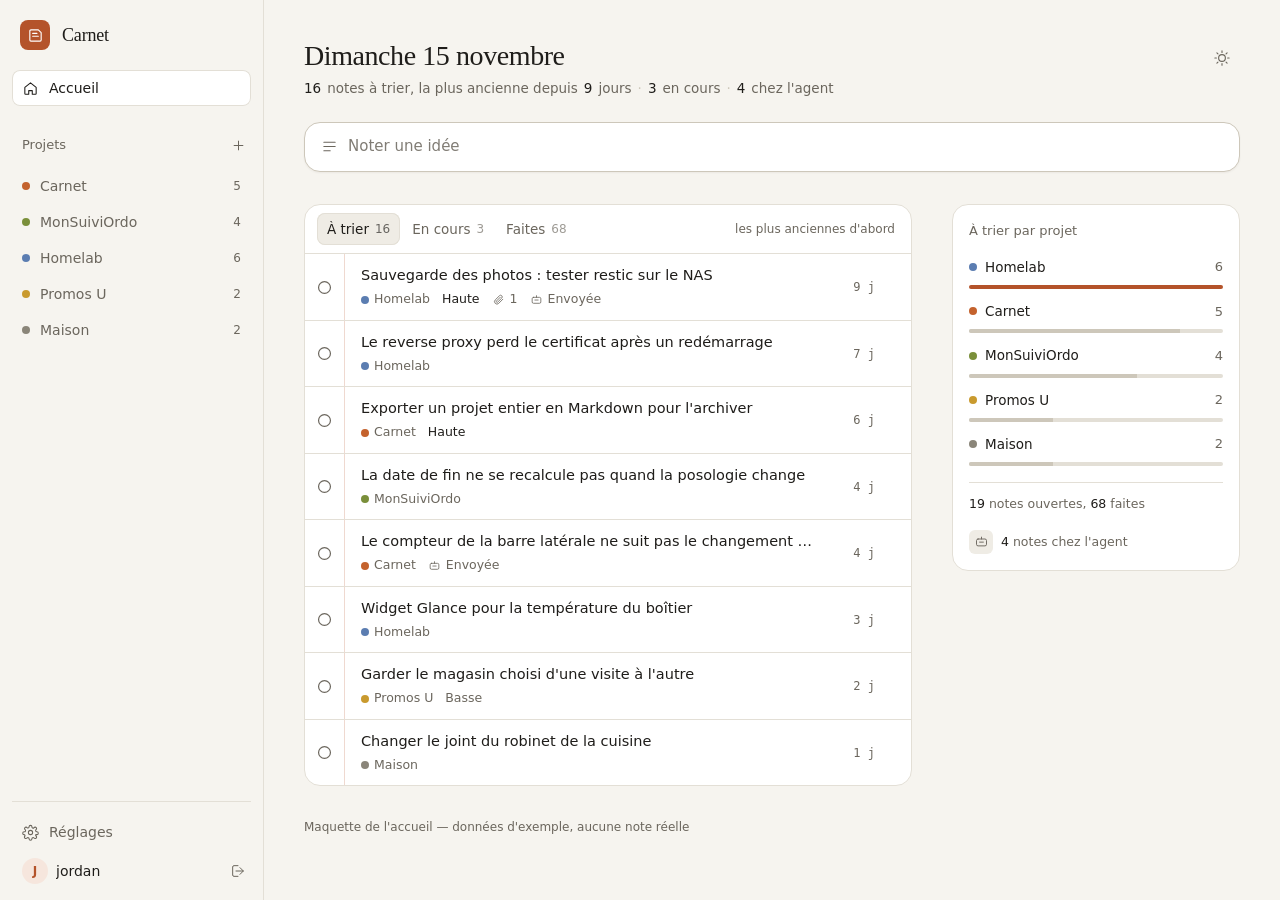
==== index.html @ 6a4fc09f "Maquette de l'accueil de Carnet" ====
<!doctype html>
<html lang="fr" data-theme="clair" data-choix="auto">
<head>
<meta charset="utf-8">
<meta name="viewport" content="width=device-width, initial-scale=1">
<title>Carnet — accueil (maquette)</title>
<script>
(() => {
  const cle = 'carnet.apparence'
  const choix = localStorage.getItem(cle) || 'auto'
  const sombre = window.matchMedia('(prefers-color-scheme: dark)').matches
  const racine = document.documentElement
  racine.dataset.choix = choix
  racine.dataset.theme = choix === 'auto' ? (sombre ? 'sombre' : 'clair') : choix
  matchMedia('(prefers-color-scheme: dark)').addEventListener('change', (e) => {
    if (racine.dataset.choix === 'auto') racine.dataset.theme = e.matches ? 'sombre' : 'clair'
  })
})()
</script>
<link rel="preload" href="./polices/inter-latin-wght-normal.woff2" as="font" type="font/woff2" crossorigin>
<link rel="preload" href="./polices/fraunces-latin-wght-normal.woff2" as="font" type="font/woff2" crossorigin>
<link rel="stylesheet" href="./styles.css">
</head>
<body>
<div class="shell">

  <aside class="sidebar">
    <a class="marque" href="#">
      <span class="marque-signe">
        <svg viewBox="0 0 24 24" width="17" height="17" fill="none" stroke="currentColor" stroke-width="1.6" stroke-linecap="round" stroke-linejoin="round" aria-hidden="true"><path d="M4 5.5A1.5 1.5 0 0 1 5.5 4H16l4 4v10.5a1.5 1.5 0 0 1-1.5 1.5h-13A1.5 1.5 0 0 1 4 18.5z"/><path d="M8 9h6M8 13h8"/></svg>
      </span>
      Carnet
    </a>

    <nav aria-label="Navigation principale">
      <a class="lien" href="#" aria-current="page">
        <svg viewBox="0 0 24 24" width="17" height="17" fill="none" stroke="currentColor" stroke-width="1.5" stroke-linecap="round" stroke-linejoin="round" aria-hidden="true"><path d="M4 10.5 12 4l8 6.5V19a1 1 0 0 1-1 1h-4.5v-5h-5v5H5a1 1 0 0 1-1-1z"/></svg>
        Accueil
      </a>

      <div class="section-titre">
        <span>Projets</span>
        <button type="button" class="bouton-icone petit" aria-label="Nouveau projet">
          <svg viewBox="0 0 24 24" width="15" height="15" fill="none" stroke="currentColor" stroke-width="1.6" stroke-linecap="round" aria-hidden="true"><path d="M12 5v14M5 12h14"/></svg>
        </button>
      </div>

      <ul class="projets">
        <li><a class="lien" href="#"><span class="pastille c-clay"></span><span class="coupe">Carnet</span><span class="compte">5</span></a></li>
        <li><a class="lien" href="#"><span class="pastille c-moss"></span><span class="coupe">MonSuiviOrdo</span><span class="compte">4</span></a></li>
        <li><a class="lien" href="#"><span class="pastille c-slate"></span><span class="coupe">Homelab</span><span class="compte">6</span></a></li>
        <li><a class="lien" href="#"><span class="pastille c-ochre"></span><span class="coupe">Promos U</span><span class="compte">2</span></a></li>
        <li><a class="lien" href="#"><span class="pastille c-stone"></span><span class="coupe">Maison</span><span class="compte">2</span></a></li>
      </ul>
    </nav>

    <div class="pied">
      <a class="lien" href="#">
        <svg viewBox="0 0 24 24" width="17" height="17" fill="none" stroke="currentColor" stroke-width="1.5" stroke-linecap="round" stroke-linejoin="round" aria-hidden="true"><circle cx="12" cy="12" r="3"/><path d="M19.4 15a1.7 1.7 0 0 0 .3 1.9l.1.1a2 2 0 1 1-2.8 2.8l-.1-.1a1.7 1.7 0 0 0-2.9 1.2 2 2 0 1 1-4 0 1.7 1.7 0 0 0-2.9-1.2l-.1.1a2 2 0 1 1-2.8-2.8l.1-.1A1.7 1.7 0 0 0 3 15a2 2 0 1 1 0-4 1.7 1.7 0 0 0 1.5-2.9l-.1-.1a2 2 0 1 1 2.8-2.8l.1.1A1.7 1.7 0 0 0 10 3.9a2 2 0 1 1 4 0 1.7 1.7 0 0 0 2.9 1.4l.1-.1a2 2 0 1 1 2.8 2.8l-.1.1A1.7 1.7 0 0 0 21 11a2 2 0 1 1 0 4z"/></svg>
        Réglages
      </a>
      <div class="utilisateur">
        <span class="avatar" aria-hidden="true">J</span>
        <span class="coupe">jordan</span>
        <button type="button" class="bouton-icone petit" aria-label="Se déconnecter">
          <svg viewBox="0 0 24 24" width="16" height="16" fill="none" stroke="currentColor" stroke-width="1.5" stroke-linecap="round" stroke-linejoin="round" aria-hidden="true"><path d="M15 17l5-5-5-5M20 12H9M12 4H6a2 2 0 0 0-2 2v12a2 2 0 0 0 2 2h6"/></svg>
        </button>
      </div>
    </div>
  </aside>

  <div class="contenu">
    <header class="barre-mobile">
      <button type="button" class="bouton-icone" aria-label="Ouvrir le menu">
        <svg viewBox="0 0 24 24" width="20" height="20" fill="none" stroke="currentColor" stroke-width="1.6" stroke-linecap="round" aria-hidden="true"><path d="M4 7h16M4 12h16M4 17h16"/></svg>
      </button>
      <span class="barre-mobile-titre">Carnet</span>
    </header>
    <main>
      <div class="entete">
        <div>
          <h1>Dimanche 15 novembre</h1>
          <p class="entete-meta">
            <span class="chiffre">16</span> notes à trier,
            la plus ancienne depuis <span class="chiffre">9</span> jours
            <span class="sep">·</span>
            <span class="chiffre">3</span> en cours
            <span class="sep">·</span>
            <span class="chiffre">4</span> chez l'agent
          </p>
        </div>
        <button type="button" class="bouton-icone" id="apparence" aria-label="Apparence : système">
          <svg class="ico-apparence" viewBox="0 0 24 24" width="18" height="18" fill="none" stroke="currentColor" stroke-width="1.5" stroke-linecap="round" stroke-linejoin="round" aria-hidden="true"><circle cx="12" cy="12" r="4.5"/><path d="M12 2.5v2M12 19.5v2M2.5 12h2M19.5 12h2M5.2 5.2l1.4 1.4M17.4 17.4l1.4 1.4M18.8 5.2l-1.4 1.4M6.6 17.4l-1.4 1.4"/></svg>
        </button>
      </div>

      <form class="saisie" id="saisie">
        <div class="saisie-champ">
          <svg viewBox="0 0 24 24" width="17" height="17" fill="none" stroke="currentColor" stroke-width="1.5" stroke-linecap="round" stroke-linejoin="round" aria-hidden="true"><path d="M4 6h16M4 12h16M4 18h9"/></svg>
          <textarea id="note" rows="1" placeholder="Noter une idée" aria-label="Nouvelle note"></textarea>
        </div>
        <div class="saisie-barre">
          <select aria-label="Projet" class="choix">
            <option>Carnet</option>
            <option>MonSuiviOrdo</option>
            <option>Homelab</option>
            <option>Promos U</option>
            <option>Maison</option>
          </select>
          <select aria-label="Priorité" class="choix">
            <option>Sans priorité</option>
            <option>Basse</option>
            <option>Moyenne</option>
            <option>Haute</option>
          </select>
          <button type="button" class="bouton discret" aria-label="Joindre un fichier">
            <svg viewBox="0 0 24 24" width="16" height="16" fill="none" stroke="currentColor" stroke-width="1.5" stroke-linecap="round" stroke-linejoin="round" aria-hidden="true"><path d="M20 11.5l-7.6 7.6a4.5 4.5 0 0 1-6.4-6.4l7.7-7.6a3 3 0 0 1 4.3 4.3l-7.7 7.6a1.5 1.5 0 0 1-2.1-2.1l7-7"/></svg>
            Joindre
          </button>
          <button type="submit" class="bouton principal">Enregistrer</button>
        </div>
      </form>

      <div class="corps">
        <section class="file" aria-labelledby="titre-file">
          <div class="file-tete">
            <h2 id="titre-file" class="sr-only">Notes</h2>
            <div class="onglets" role="tablist" aria-label="Statut des notes">
              <button type="button" role="tab" aria-selected="true" data-vue="nouvelle">À trier <span class="onglet-compte">16</span></button>
              <button type="button" role="tab" aria-selected="false" data-vue="en-cours">En cours <span class="onglet-compte">3</span></button>
              <button type="button" role="tab" aria-selected="false" data-vue="faites">Faites <span class="onglet-compte">68</span></button>
            </div>
            <p class="tri">les plus anciennes d'abord</p>
          </div>

          <ul class="notes" data-vue="nouvelle">
            <li class="note">
              <span class="marge"><span class="marque-statut s-nouvelle" aria-hidden="true"><svg viewBox="0 0 24 24" width="19" height="19" fill="none" stroke="currentColor" stroke-width="1.5"><circle cx="12" cy="12" r="7.5"/></svg></span></span>
              <a class="note-corps" href="#">
                <span class="note-titre">Sauvegarde des photos : tester restic sur le NAS</span>
                <span class="note-meta">
                  <span class="projet"><span class="pastille c-slate"></span>Homelab</span>
                  <span class="prio">Haute</span>
                  <span class="piece"><svg viewBox="0 0 24 24" width="13" height="13" fill="none" stroke="currentColor" stroke-width="1.5" stroke-linecap="round" stroke-linejoin="round" aria-hidden="true"><path d="M20 11.5l-7.6 7.6a4.5 4.5 0 0 1-6.4-6.4l7.7-7.6a3 3 0 0 1 4.3 4.3l-7.7 7.6a1.5 1.5 0 0 1-2.1-2.1l7-7"/></svg>1</span>
                  <span class="envoyee"><svg viewBox="0 0 24 24" width="13" height="13" fill="none" stroke="currentColor" stroke-width="1.5" stroke-linecap="round" stroke-linejoin="round" aria-hidden="true"><rect x="4" y="8" width="16" height="11" rx="2.5"/><path d="M12 8V5M9 13h6"/></svg>Envoyée</span>
                </span>
              </a>
              <span class="age">9 j</span>
              <button type="button" class="envoyer" aria-label="Envoyer « Sauvegarde des photos : tester restic sur le NAS » à l'agent">
                <svg viewBox="0 0 24 24" width="17" height="17" fill="none" stroke="currentColor" stroke-width="1.5" stroke-linecap="round" stroke-linejoin="round" aria-hidden="true"><path d="M4.5 12L20 4.5 15.5 20 12 13.5z"/></svg>
              </button>
            </li>

            <li class="note">
              <span class="marge"><span class="marque-statut s-nouvelle" aria-hidden="true"><svg viewBox="0 0 24 24" width="19" height="19" fill="none" stroke="currentColor" stroke-width="1.5"><circle cx="12" cy="12" r="7.5"/></svg></span></span>
              <a class="note-corps" href="#">
                <span class="note-titre">Le reverse proxy perd le certificat après un redémarrage</span>
                <span class="note-meta">
                  <span class="projet"><span class="pastille c-slate"></span>Homelab</span>
                </span>
              </a>
              <span class="age">7 j</span>
              <button type="button" class="envoyer" aria-label="Envoyer « Le reverse proxy perd le certificat après un redémarrage » à l'agent">
                <svg viewBox="0 0 24 24" width="17" height="17" fill="none" stroke="currentColor" stroke-width="1.5" stroke-linecap="round" stroke-linejoin="round" aria-hidden="true"><path d="M4.5 12L20 4.5 15.5 20 12 13.5z"/></svg>
              </button>
            </li>

            <li class="note">
              <span class="marge"><span class="marque-statut s-nouvelle" aria-hidden="true"><svg viewBox="0 0 24 24" width="19" height="19" fill="none" stroke="currentColor" stroke-width="1.5"><circle cx="12" cy="12" r="7.5"/></svg></span></span>
              <a class="note-corps" href="#">
                <span class="note-titre">Exporter un projet entier en Markdown pour l'archiver</span>
                <span class="note-meta">
                  <span class="projet"><span class="pastille c-clay"></span>Carnet</span>
                  <span class="prio">Haute</span>
                </span>
              </a>
              <span class="age">6 j</span>
              <button type="button" class="envoyer" aria-label="Envoyer « Exporter un projet entier en Markdown pour l'archiver » à l'agent">
                <svg viewBox="0 0 24 24" width="17" height="17" fill="none" stroke="currentColor" stroke-width="1.5" stroke-linecap="round" stroke-linejoin="round" aria-hidden="true"><path d="M4.5 12L20 4.5 15.5 20 12 13.5z"/></svg>
              </button>
            </li>

            <li class="note">
              <span class="marge"><span class="marque-statut s-nouvelle" aria-hidden="true"><svg viewBox="0 0 24 24" width="19" height="19" fill="none" stroke="currentColor" stroke-width="1.5"><circle cx="12" cy="12" r="7.5"/></svg></span></span>
              <a class="note-corps" href="#">
                <span class="note-titre">La date de fin ne se recalcule pas quand la posologie change</span>
                <span class="note-meta">
                  <span class="projet"><span class="pastille c-moss"></span>MonSuiviOrdo</span>
                </span>
              </a>
              <span class="age">4 j</span>
              <button type="button" class="envoyer" aria-label="Envoyer « La date de fin ne se recalcule pas quand la posologie change » à l'agent">
                <svg viewBox="0 0 24 24" width="17" height="17" fill="none" stroke="currentColor" stroke-width="1.5" stroke-linecap="round" stroke-linejoin="round" aria-hidden="true"><path d="M4.5 12L20 4.5 15.5 20 12 13.5z"/></svg>
              </button>
            </li>

            <li class="note">
              <span class="marge"><span class="marque-statut s-nouvelle" aria-hidden="true"><svg viewBox="0 0 24 24" width="19" height="19" fill="none" stroke="currentColor" stroke-width="1.5"><circle cx="12" cy="12" r="7.5"/></svg></span></span>
              <a class="note-corps" href="#">
                <span class="note-titre">Le compteur de la barre latérale ne suit pas le changement de projet</span>
                <span class="note-meta">
                  <span class="projet"><span class="pastille c-clay"></span>Carnet</span>
                  <span class="envoyee"><svg viewBox="0 0 24 24" width="13" height="13" fill="none" stroke="currentColor" stroke-width="1.5" stroke-linecap="round" stroke-linejoin="round" aria-hidden="true"><rect x="4" y="8" width="16" height="11" rx="2.5"/><path d="M12 8V5M9 13h6"/></svg>Envoyée</span>
                </span>
              </a>
              <span class="age">4 j</span>
              <button type="button" class="envoyer" aria-label="Envoyer « Le compteur de la barre latérale ne suit pas le changement de projet » à l'agent">
                <svg viewBox="0 0 24 24" width="17" height="17" fill="none" stroke="currentColor" stroke-width="1.5" stroke-linecap="round" stroke-linejoin="round" aria-hidden="true"><path d="M4.5 12L20 4.5 15.5 20 12 13.5z"/></svg>
              </button>
            </li>

            <li class="note">
              <span class="marge"><span class="marque-statut s-nouvelle" aria-hidden="true"><svg viewBox="0 0 24 24" width="19" height="19" fill="none" stroke="currentColor" stroke-width="1.5"><circle cx="12" cy="12" r="7.5"/></svg></span></span>
              <a class="note-corps" href="#">
                <span class="note-titre">Widget Glance pour la température du boîtier</span>
                <span class="note-meta">
                  <span class="projet"><span class="pastille c-slate"></span>Homelab</span>
                </span>
              </a>
              <span class="age">3 j</span>
              <button type="button" class="envoyer" aria-label="Envoyer « Widget Glance pour la température du boîtier » à l'agent">
                <svg viewBox="0 0 24 24" width="17" height="17" fill="none" stroke="currentColor" stroke-width="1.5" stroke-linecap="round" stroke-linejoin="round" aria-hidden="true"><path d="M4.5 12L20 4.5 15.5 20 12 13.5z"/></svg>
              </button>
            </li>

            <li class="note">
              <span class="marge"><span class="marque-statut s-nouvelle" aria-hidden="true"><svg viewBox="0 0 24 24" width="19" height="19" fill="none" stroke="currentColor" stroke-width="1.5"><circle cx="12" cy="12" r="7.5"/></svg></span></span>
              <a class="note-corps" href="#">
                <span class="note-titre">Garder le magasin choisi d'une visite à l'autre</span>
                <span class="note-meta">
                  <span class="projet"><span class="pastille c-ochre"></span>Promos U</span>
                  <span class="prio basse">Basse</span>
                </span>
              </a>
              <span class="age">2 j</span>
              <button type="button" class="envoyer" aria-label="Envoyer « Garder le magasin choisi d'une visite à l'autre » à l'agent">
                <svg viewBox="0 0 24 24" width="17" height="17" fill="none" stroke="currentColor" stroke-width="1.5" stroke-linecap="round" stroke-linejoin="round" aria-hidden="true"><path d="M4.5 12L20 4.5 15.5 20 12 13.5z"/></svg>
              </button>
            </li>

            <li class="note">
              <span class="marge"><span class="marque-statut s-nouvelle" aria-hidden="true"><svg viewBox="0 0 24 24" width="19" height="19" fill="none" stroke="currentColor" stroke-width="1.5"><circle cx="12" cy="12" r="7.5"/></svg></span></span>
              <a class="note-corps" href="#">
                <span class="note-titre">Changer le joint du robinet de la cuisine</span>
                <span class="note-meta">
                  <span class="projet"><span class="pastille c-stone"></span>Maison</span>
                </span>
              </a>
              <span class="age">1 j</span>
              <button type="button" class="envoyer" aria-label="Envoyer « Changer le joint du robinet de la cuisine » à l'agent">
                <svg viewBox="0 0 24 24" width="17" height="17" fill="none" stroke="currentColor" stroke-width="1.5" stroke-linecap="round" stroke-linejoin="round" aria-hidden="true"><path d="M4.5 12L20 4.5 15.5 20 12 13.5z"/></svg>
              </button>
            </li>
          </ul>

          <ul class="notes" data-vue="en-cours" hidden>
            <li class="note">
              <span class="marge"><span class="marque-statut s-en-cours" aria-hidden="true"><svg viewBox="0 0 24 24" width="19" height="19" fill="none" stroke="currentColor" stroke-width="1.5"><circle cx="12" cy="12" r="7.5"/><path d="M12 4.5a7.5 7.5 0 0 1 0 15z" fill="currentColor" stroke="none"/></svg></span></span>
              <a class="note-corps" href="#">
                <span class="note-titre">Jellyfin 12 : les widgets demandent la nouvelle authentification</span>
                <span class="note-meta">
                  <span class="projet"><span class="pastille c-slate"></span>Homelab</span>
                  <span class="envoyee"><svg viewBox="0 0 24 24" width="13" height="13" fill="none" stroke="currentColor" stroke-width="1.5" stroke-linecap="round" stroke-linejoin="round" aria-hidden="true"><rect x="4" y="8" width="16" height="11" rx="2.5"/><path d="M12 8V5M9 13h6"/></svg>Envoyée</span>
                </span>
              </a>
              <span class="age">5 j</span>
              <button type="button" class="envoyer" aria-label="Envoyer « Jellyfin 12 : les widgets demandent la nouvelle authentification » à l'agent">
                <svg viewBox="0 0 24 24" width="17" height="17" fill="none" stroke="currentColor" stroke-width="1.5" stroke-linecap="round" stroke-linejoin="round" aria-hidden="true"><path d="M4.5 12L20 4.5 15.5 20 12 13.5z"/></svg>
              </button>
            </li>
            <li class="note">
              <span class="marge"><span class="marque-statut s-en-cours" aria-hidden="true"><svg viewBox="0 0 24 24" width="19" height="19" fill="none" stroke="currentColor" stroke-width="1.5"><circle cx="12" cy="12" r="7.5"/><path d="M12 4.5a7.5 7.5 0 0 1 0 15z" fill="currentColor" stroke="none"/></svg></span></span>
              <a class="note-corps" href="#">
                <span class="note-titre">Ranger les pièces jointes par date dans la fiche d'une note</span>
                <span class="note-meta">
                  <span class="projet"><span class="pastille c-clay"></span>Carnet</span>
                </span>
              </a>
              <span class="age">3 j</span>
              <button type="button" class="envoyer" aria-label="Envoyer « Ranger les pièces jointes par date dans la fiche d'une note » à l'agent">
                <svg viewBox="0 0 24 24" width="17" height="17" fill="none" stroke="currentColor" stroke-width="1.5" stroke-linecap="round" stroke-linejoin="round" aria-hidden="true"><path d="M4.5 12L20 4.5 15.5 20 12 13.5z"/></svg>
              </button>
            </li>
            <li class="note">
              <span class="marge"><span class="marque-statut s-en-cours" aria-hidden="true"><svg viewBox="0 0 24 24" width="19" height="19" fill="none" stroke="currentColor" stroke-width="1.5"><circle cx="12" cy="12" r="7.5"/><path d="M12 4.5a7.5 7.5 0 0 1 0 15z" fill="currentColor" stroke="none"/></svg></span></span>
              <a class="note-corps" href="#">
                <span class="note-titre">La maquette ne s'affiche pas sur Safari en préprod</span>
                <span class="note-meta">
                  <span class="projet"><span class="pastille c-moss"></span>MonSuiviOrdo</span>
                </span>
              </a>
              <span class="age">2 j</span>
              <button type="button" class="envoyer" aria-label="Envoyer « La maquette ne s'affiche pas sur Safari en préprod » à l'agent">
                <svg viewBox="0 0 24 24" width="17" height="17" fill="none" stroke="currentColor" stroke-width="1.5" stroke-linecap="round" stroke-linejoin="round" aria-hidden="true"><path d="M4.5 12L20 4.5 15.5 20 12 13.5z"/></svg>
              </button>
            </li>
          </ul>

          <ul class="notes" data-vue="faites" hidden>
            <li class="note fait">
              <span class="marge"><span class="marque-statut s-faite" aria-hidden="true"><svg viewBox="0 0 24 24" width="19" height="19" fill="none" stroke="currentColor" stroke-width="1.6" stroke-linecap="round" stroke-linejoin="round"><path d="M5 12.5l4.5 4.5L19 7"/></svg></span></span>
              <a class="note-corps" href="#">
                <span class="note-titre">Actualiser le compteur de la barre latérale au changement de projet</span>
                <span class="note-meta"><span class="projet"><span class="pastille c-clay"></span>Carnet</span></span>
              </a>
              <span class="age">aujourd'hui</span>
            </li>
            <li class="note fait">
              <span class="marge"><span class="marque-statut s-faite" aria-hidden="true"><svg viewBox="0 0 24 24" width="19" height="19" fill="none" stroke="currentColor" stroke-width="1.6" stroke-linecap="round" stroke-linejoin="round"><path d="M5 12.5l4.5 4.5L19 7"/></svg></span></span>
              <a class="note-corps" href="#">
                <span class="note-titre">Garde le nom saisi au changement de couleur</span>
                <span class="note-meta"><span class="projet"><span class="pastille c-clay"></span>Carnet</span></span>
              </a>
              <span class="age">hier</span>
            </li>
            <li class="note fait">
              <span class="marge"><span class="marque-statut s-faite" aria-hidden="true"><svg viewBox="0 0 24 24" width="19" height="19" fill="none" stroke="currentColor" stroke-width="1.6" stroke-linecap="round" stroke-linejoin="round"><path d="M5 12.5l4.5 4.5L19 7"/></svg></span></span>
              <a class="note-corps" href="#">
                <span class="note-titre">Publier la version 1.4 sur le dépôt de rendu</span>
                <span class="note-meta"><span class="projet"><span class="pastille c-moss"></span>MonSuiviOrdo</span></span>
              </a>
              <span class="age">hier</span>
            </li>
          </ul>
        </section>

        <aside class="panneau" aria-labelledby="titre-repartition">
          <h2 id="titre-repartition">À trier par projet</h2>
          <ul class="repartition">
            <li>
              <div class="repartition-tete"><span class="projet"><span class="pastille c-slate"></span>Homelab</span><span class="chiffre">6</span></div>
              <span class="jauge"><i class="fort" style="width:100%"></i></span>
            </li>
            <li>
              <div class="repartition-tete"><span class="projet"><span class="pastille c-clay"></span>Carnet</span><span class="chiffre">5</span></div>
              <span class="jauge"><i style="width:83%"></i></span>
            </li>
            <li>
              <div class="repartition-tete"><span class="projet"><span class="pastille c-moss"></span>MonSuiviOrdo</span><span class="chiffre">4</span></div>
              <span class="jauge"><i style="width:66%"></i></span>
            </li>
            <li>
              <div class="repartition-tete"><span class="projet"><span class="pastille c-ochre"></span>Promos U</span><span class="chiffre">2</span></div>
              <span class="jauge"><i style="width:33%"></i></span>
            </li>
            <li>
              <div class="repartition-tete"><span class="projet"><span class="pastille c-stone"></span>Maison</span><span class="chiffre">2</span></div>
              <span class="jauge"><i style="width:33%"></i></span>
            </li>
          </ul>
          <p class="panneau-total"><span class="chiffre">19</span> notes ouvertes, <span class="chiffre">68</span> faites</p>

          <div class="panneau-agent">
            <span class="agent-icone">
              <svg viewBox="0 0 24 24" width="15" height="15" fill="none" stroke="currentColor" stroke-width="1.5" stroke-linecap="round" stroke-linejoin="round" aria-hidden="true"><rect x="4" y="8" width="16" height="11" rx="2.5"/><path d="M12 8V5M9 13h6"/></svg>
            </span>
            <span><span class="chiffre">4</span> notes chez l'agent</span>
          </div>
        </aside>
      </div>

      <p class="maquette">Maquette de l'accueil — données d'exemple, aucune note réelle</p>
    </main>
  </div>
</div>

<script>
(() => {
  const onglets = [...document.querySelectorAll('[role="tab"]')]
  const listes = [...document.querySelectorAll('.notes')]
  const activer = (vue) => {
    onglets.forEach((o) => o.setAttribute('aria-selected', String(o.dataset.vue === vue)))
    listes.forEach((l) => { l.hidden = l.dataset.vue !== vue })
  }
  onglets.forEach((o) => o.addEventListener('click', () => activer(o.dataset.vue)))

  const racine = document.documentElement
  const bouton = document.getElementById('apparence')
  const ordre = ['auto', 'clair', 'sombre']
  const noms = { auto: 'système', clair: 'clair', sombre: 'sombre' }
  const appliquer = (choix) => {
    const sombre = matchMedia('(prefers-color-scheme: dark)').matches
    racine.dataset.choix = choix
    racine.dataset.theme = choix === 'auto' ? (sombre ? 'sombre' : 'clair') : choix
    bouton.setAttribute('aria-label', `Apparence : ${noms[choix]}`)
    bouton.dataset.etat = choix
  }
  appliquer(racine.dataset.choix || 'auto')
  bouton.addEventListener('click', () => {
    const suivant = ordre[(ordre.indexOf(racine.dataset.choix) + 1) % ordre.length]
    if (suivant === 'auto') localStorage.removeItem('carnet.apparence')
    else localStorage.setItem('carnet.apparence', suivant)
    appliquer(suivant)
  })

  const note = document.getElementById('note')
  const redimensionner = () => {
    note.style.height = 'auto'
    note.style.height = `${Math.min(note.scrollHeight, 220)}px`
  }
  note.addEventListener('input', redimensionner)
})()
</script>
</body>
</html>
---- styles.css ----
@font-face {
  font-family: 'Inter';
  src: url('./polices/inter-latin-wght-normal.woff2') format('woff2-variations');
  font-weight: 100 900;
  font-style: normal;
  font-display: swap;
}
@font-face {
  font-family: 'Fraunces';
  src: url('./polices/fraunces-latin-wght-normal.woff2') format('woff2-variations');
  font-weight: 100 900;
  font-style: normal;
  font-display: swap;
}

:root {
  color-scheme: light;
  --fond: #f6f4ef;
  --surface: #ffffff;
  --surface-2: #efece5;
  --filet: #e3dfd6;
  --filet-fort: #cdc7ba;
  --texte: #1f1d1a;
  --texte-2: #6b665d;
  --accent: #b4532a;
  --accent-survol: #9c4522;
  --accent-contraste: #ffffff;
  --accent-doux: #f6e6dd;
  --marge: rgb(180 83 42 / 0.22);
  --ombre: 0 1px 2px rgb(31 29 26 / 0.05);

  --s1: 4px;
  --s2: 8px;
  --s3: 12px;
  --s4: 16px;
  --s5: 24px;
  --s6: 32px;
  --s7: 40px;
  --s8: 64px;

  --r-s: 6px;
  --r-m: 8px;
  --r-l: 12px;
  --r-xl: 16px;

  --interface: 'Inter', system-ui, -apple-system, 'Segoe UI', sans-serif;
  --titrage: 'Fraunces', ui-serif, Georgia, serif;
  --mono: ui-monospace, 'SF Mono', 'JetBrains Mono', Menlo, monospace;

  --ease: cubic-bezier(0.22, 1, 0.36, 1);
  --rapide: 140ms;
  --sidebar: 264px;
}

:root[data-theme='sombre'] {
  color-scheme: dark;
  --fond: #161513;
  --surface: #1e1d1a;
  --surface-2: #272521;
  --filet: #2f2d29;
  --filet-fort: #433f38;
  --texte: #ece9e2;
  --texte-2: #a39d90;
  --accent: #e48b5d;
  --accent-survol: #efa07a;
  --accent-contraste: #1a0e07;
  --accent-doux: #35251c;
  --marge: rgb(228 139 93 / 0.26);
  --ombre: 0 1px 2px rgb(0 0 0 / 0.35);
}

.c-clay { --pc: #c4622d }
.c-ochre { --pc: #c99a2e }
.c-moss { --pc: #7a8f3a }
.c-teal { --pc: #2f8f83 }
.c-slate { --pc: #5b7db1 }
.c-plum { --pc: #8e5a9b }
.c-rose { --pc: #c9577a }
.c-stone { --pc: #8a8579 }

*, *::before, *::after { box-sizing: border-box }
[hidden] { display: none !important }

body {
  margin: 0;
  background: var(--fond);
  color: var(--texte);
  font: 400 15px/1.5 var(--interface);
  -webkit-font-smoothing: antialiased;
}
h1, h2, p, ul, li, dl, dd { margin: 0 }
ul { padding: 0; list-style: none }
a { color: inherit; text-decoration: none }
button, select, textarea { font: inherit; color: inherit }
button { cursor: pointer }
svg { flex: none }

.chiffre, .age, .compte, .onglet-compte, .panneau-total { font-variant-numeric: tabular-nums }
.coupe { overflow: hidden; text-overflow: ellipsis; white-space: nowrap; min-width: 0 }
.sr-only {
  position: absolute; width: 1px; height: 1px; margin: -1px; padding: 0;
  overflow: hidden; clip: rect(0 0 0 0); white-space: nowrap; border: 0;
}
.pastille {
  display: inline-block; width: 8px; height: 8px; flex: none;
  border-radius: 50%; background: var(--pc, var(--texte-2));
}
:focus-visible { outline: 2px solid var(--accent); outline-offset: 2px; border-radius: var(--r-s) }

/* ---- Charpente ---- */
.shell { display: grid; grid-template-columns: var(--sidebar) minmax(0, 1fr); min-height: 100vh }

.sidebar {
  position: sticky; top: 0; display: flex; flex-direction: column; gap: var(--s4);
  height: 100vh; padding: var(--s4) var(--s3);
  background: var(--fond); border-right: 1px solid var(--filet);
}
.marque {
  display: flex; align-items: center; gap: var(--s3);
  padding: var(--s1) var(--s2);
  font: 500 18px/1 var(--titrage); letter-spacing: -0.01em;
}
.marque-signe {
  display: grid; place-items: center; width: 30px; height: 30px;
  border-radius: var(--r-m); background: var(--accent); color: var(--accent-contraste);
}

.sidebar nav { display: grid; align-content: start; gap: 2px; flex: 1 }
.lien {
  display: flex; align-items: center; gap: 10px; min-height: 36px; padding: 0 10px;
  border-radius: var(--r-m); color: var(--texte-2); font-weight: 500; font-size: 14px;
  transition: background var(--rapide) var(--ease), color var(--rapide) var(--ease);
}
.lien:hover { background: var(--surface-2); color: var(--texte) }
.lien[aria-current='page'] { background: var(--surface); color: var(--texte); box-shadow: inset 0 0 0 1px var(--filet) }
.lien .compte { margin-left: auto; color: var(--texte-2); font-size: 12px; font-weight: 400 }
.lien:hover .compte { color: var(--texte) }

.section-titre {
  display: flex; align-items: center; justify-content: space-between;
  margin: var(--s5) 0 var(--s2); padding-left: 10px;
  color: var(--texte-2); font-size: 13px; font-weight: 500;
}
.bouton-icone {
  display: inline-grid; place-items: center; width: 36px; height: 36px; padding: 0;
  background: transparent; border: 1px solid transparent; border-radius: var(--r-m);
  color: var(--texte-2);
  transition: background var(--rapide) var(--ease), color var(--rapide) var(--ease);
}
.bouton-icone:hover { background: var(--surface-2); color: var(--texte) }
.bouton-icone.petit { width: 26px; height: 26px; border-radius: var(--r-s) }

.pied { display: grid; gap: var(--s2); padding-top: var(--s3); border-top: 1px solid var(--filet) }
.utilisateur { display: flex; align-items: center; gap: var(--s2); padding-left: 10px; font-size: 14px }
.utilisateur .coupe { flex: 1 }
.avatar {
  display: grid; place-items: center; width: 26px; height: 26px; flex: none;
  border-radius: 50%; background: var(--accent-doux); color: var(--accent);
  font-size: 12px; font-weight: 600; text-transform: uppercase;
}

.barre-mobile {
  display: none; align-items: center; gap: var(--s2);
  padding: var(--s2) var(--s3); border-bottom: 1px solid var(--filet);
  background: var(--fond);
}
.barre-mobile-titre { font: 500 16px/1 var(--titrage); letter-spacing: -0.01em }

main {
  width: 100%; max-width: 1120px; margin: 0 auto;
  padding: var(--s7) var(--s7) var(--s8);
}

/* ---- En-tête ---- */
.entete { display: flex; align-items: flex-start; justify-content: space-between; gap: var(--s4) }
.entete h1 {
  font: 500 28px/1.15 var(--titrage); letter-spacing: -0.015em; text-wrap: balance;
}
.entete-meta {
  margin-top: 6px; color: var(--texte-2); font-size: 13.5px;
  display: flex; align-items: baseline; gap: 6px; flex-wrap: wrap;
}
.entete-meta .chiffre { color: var(--texte); font-weight: 500 }
.entete-meta .sep { color: var(--filet-fort) }
#apparence[data-etat='auto'] { color: var(--texte-2) }
#apparence[data-etat='clair'], #apparence[data-etat='sombre'] { color: var(--texte) }

/* ---- Saisie ---- */
.saisie {
  margin-top: var(--s5);
  background: var(--surface); border: 1px solid var(--filet-fort); border-radius: var(--r-xl);
  box-shadow: var(--ombre);
  transition: border-color var(--rapide) var(--ease), box-shadow var(--rapide) var(--ease);
}
.saisie:focus-within { border-color: var(--accent); box-shadow: 0 0 0 3px var(--accent-doux) }
.saisie-champ { display: flex; align-items: flex-start; gap: 10px; padding: var(--s3) var(--s4) var(--s3) var(--s4); color: var(--texte-2) }
.saisie-champ svg { margin-top: 3px }
.saisie textarea {
  flex: 1; min-height: 24px; max-height: 220px; padding: 0; resize: none;
  background: transparent; border: 0; outline: none;
  font: 400 15px/1.5 var(--interface); color: var(--texte);
}
.saisie textarea::placeholder { color: var(--texte-2); opacity: 0.85 }
.saisie-barre {
  display: none; align-items: center; gap: var(--s2); flex-wrap: wrap;
  padding: 0 var(--s3) var(--s3);
}
.saisie:focus-within .saisie-barre { display: flex }
.choix {
  height: 32px; padding: 0 var(--s2); max-width: 190px;
  background: var(--surface); border: 1px solid var(--filet); border-radius: var(--r-m);
  color: var(--texte-2); font-size: 13px;
}
.choix:hover { border-color: var(--filet-fort); color: var(--texte) }
.bouton {
  display: inline-flex; align-items: center; gap: 6px; height: 32px; padding: 0 var(--s3);
  background: var(--surface); border: 1px solid var(--filet-fort); border-radius: var(--r-m);
  font-size: 13.5px; font-weight: 500;
  transition: background var(--rapide) var(--ease), border-color var(--rapide) var(--ease);
}
.bouton:hover { background: var(--surface-2) }
.bouton.discret { border-color: transparent; color: var(--texte-2) }
.bouton.discret:hover { background: var(--surface-2); color: var(--texte) }
.bouton.principal {
  margin-left: auto; padding: 0 var(--s4);
  background: var(--accent); border-color: var(--accent); color: var(--accent-contraste);
}
.bouton.principal:hover { background: var(--accent-survol); border-color: var(--accent-survol) }
.bouton:active { transform: translateY(1px) }

/* ---- Corps : file + panneau ---- */
.corps {
  display: grid; grid-template-columns: minmax(0, 1fr) 288px; gap: var(--s7);
  margin-top: var(--s6); align-items: start;
}

.file {
  background: var(--surface); border: 1px solid var(--filet); border-radius: var(--r-xl);
  overflow: hidden;
}
.file-tete {
  display: flex; align-items: center; gap: var(--s3);
  padding: var(--s2) var(--s3);
  border-bottom: 1px solid var(--filet);
}
.onglets { display: flex; gap: 2px }
.onglets button {
  display: inline-flex; align-items: center; gap: 6px; height: 32px; padding: 0 10px;
  background: transparent; border: 0; border-radius: var(--r-m);
  color: var(--texte-2); font-size: 13.5px; font-weight: 500;
  transition: background var(--rapide) var(--ease), color var(--rapide) var(--ease);
}
.onglets button:hover { background: var(--surface-2); color: var(--texte) }
.onglets button[aria-selected='true'] { background: var(--surface-2); color: var(--texte); box-shadow: inset 0 0 0 1px var(--filet) }
.onglet-compte { color: inherit; opacity: 0.65; font-size: 12px }
.tri { margin-left: auto; padding-right: var(--s1); color: var(--texte-2); font-size: 12px }

.notes { display: grid }
.note {
  position: relative; display: grid; grid-template-columns: 40px minmax(0, 1fr) 48px 36px;
  align-items: center; border-bottom: 1px solid var(--filet);
}
.note:last-child { border-bottom: 0 }
.note:hover { background: color-mix(in srgb, var(--surface-2) 55%, transparent) }
.marge {
  align-self: stretch; display: grid; place-items: center;
  border-right: 1px solid var(--marge);
}
.marque-statut { display: grid; place-items: center; color: var(--texte-2) }
.marque-statut.s-en-cours { color: var(--accent) }
.marque-statut.s-faite { color: var(--texte-2); opacity: 0.7 }

.note-corps {
  display: grid; gap: 3px; min-width: 0;
  padding: 11px var(--s3) 11px var(--s4);
  border-radius: var(--r-m);
}
.note-titre {
  font-size: 14.5px; font-weight: 500; color: var(--texte);
  overflow: hidden; text-overflow: ellipsis; white-space: nowrap;
}
.note-meta { display: flex; align-items: center; gap: 12px; flex-wrap: wrap; color: var(--texte-2); font-size: 12.5px }
.note-meta > span { display: inline-flex; align-items: center; gap: 5px }
.prio { color: var(--texte); font-weight: 500 }
.prio.basse { color: var(--texte-2); font-weight: 400 }
.age { justify-self: end; color: var(--texte-2); font-size: 12px; font-family: var(--mono); white-space: nowrap }
.envoyer {
  display: grid; place-items: center; width: 32px; height: 32px; margin-right: 2px; padding: 0;
  background: transparent; border: 0; border-radius: var(--r-m); color: var(--texte-2);
  opacity: 0; transition: opacity var(--rapide) var(--ease), background var(--rapide) var(--ease), color var(--rapide) var(--ease);
}
.note:hover .envoyer, .note:focus-within .envoyer { opacity: 1 }
.envoyer:hover { background: var(--surface-2); color: var(--texte) }
.note.fait .note-titre { color: var(--texte-2) }

/* ---- Panneau ---- */
.panneau {
  position: sticky; top: var(--s7);
  display: grid; gap: var(--s4);
  padding: var(--s4) var(--s4) var(--s4);
  background: var(--surface); border: 1px solid var(--filet); border-radius: var(--r-xl);
}
.panneau h2 { font-size: 13px; font-weight: 500; color: var(--texte-2) }
.repartition { display: grid; gap: var(--s3) }
.repartition li { display: grid; gap: 8px }
.repartition-tete { display: flex; align-items: center; justify-content: space-between; gap: var(--s2); font-size: 13.5px }
.repartition-tete .projet { display: inline-flex; align-items: center; gap: var(--s2); min-width: 0 }
.repartition-tete .chiffre { font-size: 13px; color: var(--texte-2) }
.jauge { display: block; height: 4px; border-radius: 2px; background: var(--filet); overflow: hidden }
.jauge i { display: block; height: 100%; background: var(--filet-fort) }
.jauge i.fort { background: var(--accent) }
.panneau-total {
  padding-top: var(--s3); border-top: 1px solid var(--filet);
  color: var(--texte-2); font-size: 12.5px;
}
.panneau-total .chiffre { color: var(--texte) }
.panneau-agent {
  display: flex; align-items: center; gap: var(--s2);
  color: var(--texte-2); font-size: 12.5px;
}
.panneau-agent .chiffre { color: var(--texte) }
.agent-icone { display: grid; place-items: center; width: 24px; height: 24px; border-radius: var(--r-s); background: var(--surface-2) }

.maquette { margin-top: var(--s6); color: var(--texte-2); font-size: 12px }

@media (max-width: 1080px) {
  .corps { grid-template-columns: minmax(0, 1fr) 248px; gap: var(--s5) }
  main { padding: var(--s6) var(--s5) var(--s8) }
}

@media (max-width: 860px) {
  .shell { grid-template-columns: minmax(0, 1fr) }
  aside.sidebar { display: none }
  .barre-mobile {
    display: flex; position: sticky; top: 0; z-index: 10;
  }
  .note-titre {
    display: -webkit-box; -webkit-line-clamp: 2; -webkit-box-orient: vertical;
    white-space: normal; overflow: hidden;
  }
  main { padding: var(--s5) var(--s4) var(--s7) }
  .entete h1 { font-size: 24px }
  .corps { grid-template-columns: minmax(0, 1fr); gap: var(--s5) }
  .panneau { position: static; order: 2 }
  .note { grid-template-columns: 36px minmax(0, 1fr) 44px }
  .note .envoyer { display: none }
  .tri { display: none }
  .file-tete { flex-wrap: wrap }
}

@media (prefers-reduced-motion: reduce) {
  *, *::before, *::after { transition-duration: 1ms !important }
}
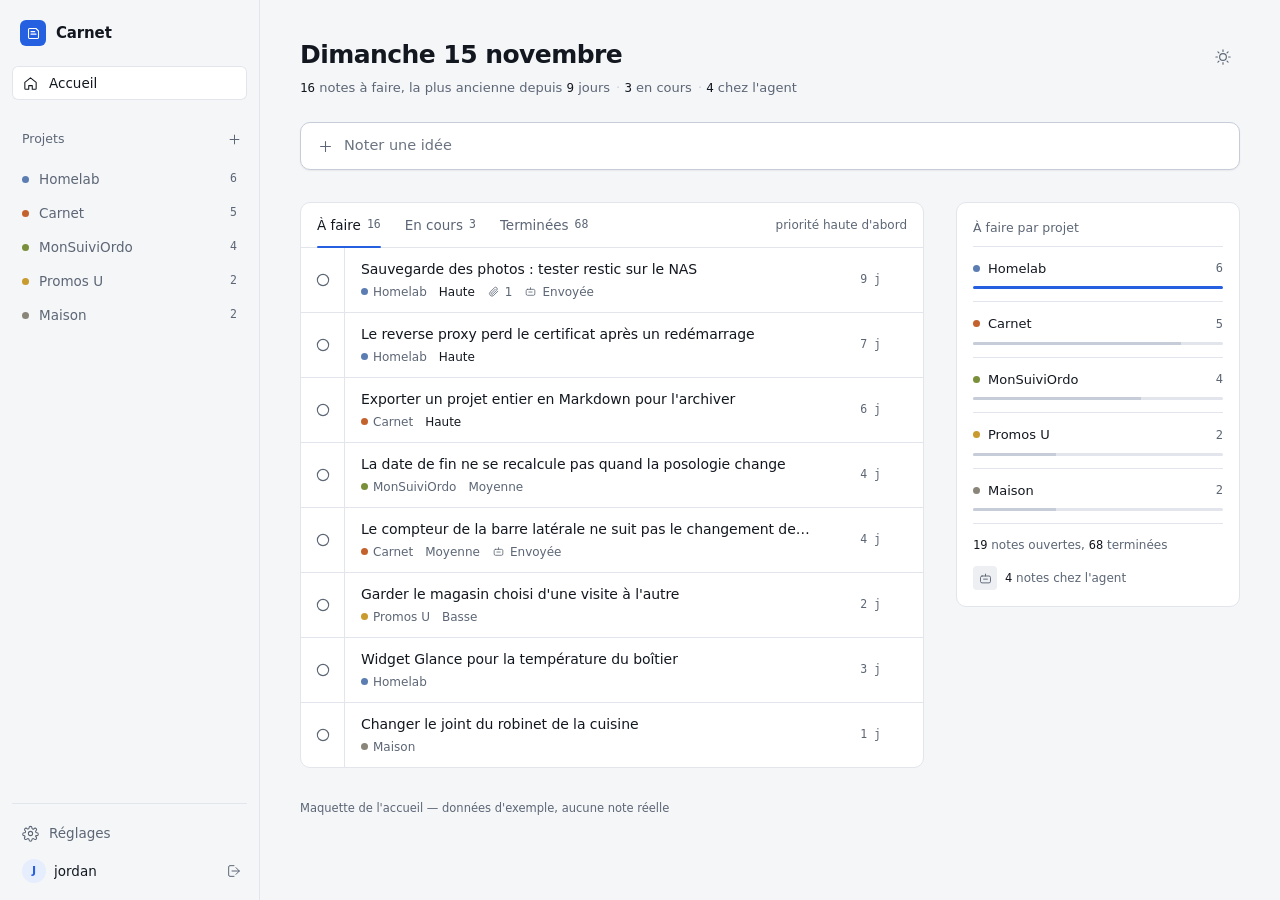
==== commit 522d6713: "Maquette : direction numérique, tri par priorité, projets séparés - palette gris froid + accent bleu" ====
--- a/index.html
+++ b/index.html
@@ -18,7 +18,6 @@
 })()
 </script>
 <link rel="preload" href="./polices/inter-latin-wght-normal.woff2" as="font" type="font/woff2" crossorigin>
-<link rel="preload" href="./polices/fraunces-latin-wght-normal.woff2" as="font" type="font/woff2" crossorigin>
 <link rel="stylesheet" href="./styles.css">
 </head>
 <body>
@@ -27,7 +26,7 @@
   <aside class="sidebar">
     <a class="marque" href="#">
       <span class="marque-signe">
-        <svg viewBox="0 0 24 24" width="17" height="17" fill="none" stroke="currentColor" stroke-width="1.6" stroke-linecap="round" stroke-linejoin="round" aria-hidden="true"><path d="M4 5.5A1.5 1.5 0 0 1 5.5 4H16l4 4v10.5a1.5 1.5 0 0 1-1.5 1.5h-13A1.5 1.5 0 0 1 4 18.5z"/><path d="M8 9h6M8 13h8"/></svg>
+        <svg viewBox="0 0 24 24" width="15" height="15" fill="none" stroke="currentColor" stroke-width="1.7" stroke-linecap="round" stroke-linejoin="round" aria-hidden="true"><path d="M4 5.5A1.5 1.5 0 0 1 5.5 4H16l4 4v10.5a1.5 1.5 0 0 1-1.5 1.5h-13A1.5 1.5 0 0 1 4 18.5z"/><path d="M8 9h6M8 13h8"/></svg>
       </span>
       Carnet
     </a>
@@ -46,9 +45,9 @@
       </div>
 
       <ul class="projets">
+        <li><a class="lien" href="#"><span class="pastille c-slate"></span><span class="coupe">Homelab</span><span class="compte">6</span></a></li>
         <li><a class="lien" href="#"><span class="pastille c-clay"></span><span class="coupe">Carnet</span><span class="compte">5</span></a></li>
         <li><a class="lien" href="#"><span class="pastille c-moss"></span><span class="coupe">MonSuiviOrdo</span><span class="compte">4</span></a></li>
-        <li><a class="lien" href="#"><span class="pastille c-slate"></span><span class="coupe">Homelab</span><span class="compte">6</span></a></li>
         <li><a class="lien" href="#"><span class="pastille c-ochre"></span><span class="coupe">Promos U</span><span class="compte">2</span></a></li>
         <li><a class="lien" href="#"><span class="pastille c-stone"></span><span class="coupe">Maison</span><span class="compte">2</span></a></li>
       </ul>
@@ -81,12 +80,9 @@
         <div>
           <h1>Dimanche 15 novembre</h1>
           <p class="entete-meta">
-            <span class="chiffre">16</span> notes à trier,
-            la plus ancienne depuis <span class="chiffre">9</span> jours
-            <span class="sep">·</span>
-            <span class="chiffre">3</span> en cours
-            <span class="sep">·</span>
-            <span class="chiffre">4</span> chez l'agent
+            <span><span class="chiffre">16</span> notes à faire, la plus ancienne depuis <span class="chiffre">9</span> jours</span>
+            <span class="fait"><span class="sep">·</span> <span class="chiffre">3</span> en cours</span>
+            <span class="fait"><span class="sep">·</span> <span class="chiffre">4</span> chez l'agent</span>
           </p>
         </div>
         <button type="button" class="bouton-icone" id="apparence" aria-label="Apparence : système">
@@ -96,7 +92,7 @@
 
       <form class="saisie" id="saisie">
         <div class="saisie-champ">
-          <svg viewBox="0 0 24 24" width="17" height="17" fill="none" stroke="currentColor" stroke-width="1.5" stroke-linecap="round" stroke-linejoin="round" aria-hidden="true"><path d="M4 6h16M4 12h16M4 18h9"/></svg>
+          <svg viewBox="0 0 24 24" width="17" height="17" fill="none" stroke="currentColor" stroke-width="1.5" stroke-linecap="round" aria-hidden="true"><path d="M12 5v14M5 12h14"/></svg>
           <textarea id="note" rows="1" placeholder="Noter une idée" aria-label="Nouvelle note"></textarea>
         </div>
         <div class="saisie-barre">
@@ -126,206 +122,170 @@
           <div class="file-tete">
             <h2 id="titre-file" class="sr-only">Notes</h2>
             <div class="onglets" role="tablist" aria-label="Statut des notes">
-              <button type="button" role="tab" aria-selected="true" data-vue="nouvelle">À trier <span class="onglet-compte">16</span></button>
+              <button type="button" role="tab" aria-selected="true" data-vue="nouvelle">À faire <span class="onglet-compte">16</span></button>
               <button type="button" role="tab" aria-selected="false" data-vue="en-cours">En cours <span class="onglet-compte">3</span></button>
-              <button type="button" role="tab" aria-selected="false" data-vue="faites">Faites <span class="onglet-compte">68</span></button>
+              <button type="button" role="tab" aria-selected="false" data-vue="faites">Terminées <span class="onglet-compte">68</span></button>
             </div>
-            <p class="tri">les plus anciennes d'abord</p>
+            <p class="tri">priorité haute d'abord</p>
           </div>
 
           <ul class="notes" data-vue="nouvelle">
-            <li class="note">
-              <span class="marge"><span class="marque-statut s-nouvelle" aria-hidden="true"><svg viewBox="0 0 24 24" width="19" height="19" fill="none" stroke="currentColor" stroke-width="1.5"><circle cx="12" cy="12" r="7.5"/></svg></span></span>
-              <a class="note-corps" href="#">
-                <span class="note-titre">Sauvegarde des photos : tester restic sur le NAS</span>
-                <span class="note-meta">
-                  <span class="projet"><span class="pastille c-slate"></span>Homelab</span>
-                  <span class="prio">Haute</span>
-                  <span class="piece"><svg viewBox="0 0 24 24" width="13" height="13" fill="none" stroke="currentColor" stroke-width="1.5" stroke-linecap="round" stroke-linejoin="round" aria-hidden="true"><path d="M20 11.5l-7.6 7.6a4.5 4.5 0 0 1-6.4-6.4l7.7-7.6a3 3 0 0 1 4.3 4.3l-7.7 7.6a1.5 1.5 0 0 1-2.1-2.1l7-7"/></svg>1</span>
-                  <span class="envoyee"><svg viewBox="0 0 24 24" width="13" height="13" fill="none" stroke="currentColor" stroke-width="1.5" stroke-linecap="round" stroke-linejoin="round" aria-hidden="true"><rect x="4" y="8" width="16" height="11" rx="2.5"/><path d="M12 8V5M9 13h6"/></svg>Envoyée</span>
-                </span>
-              </a>
-              <span class="age">9 j</span>
-              <button type="button" class="envoyer" aria-label="Envoyer « Sauvegarde des photos : tester restic sur le NAS » à l'agent">
-                <svg viewBox="0 0 24 24" width="17" height="17" fill="none" stroke="currentColor" stroke-width="1.5" stroke-linecap="round" stroke-linejoin="round" aria-hidden="true"><path d="M4.5 12L20 4.5 15.5 20 12 13.5z"/></svg>
-              </button>
-            </li>
-
-            <li class="note">
-              <span class="marge"><span class="marque-statut s-nouvelle" aria-hidden="true"><svg viewBox="0 0 24 24" width="19" height="19" fill="none" stroke="currentColor" stroke-width="1.5"><circle cx="12" cy="12" r="7.5"/></svg></span></span>
-              <a class="note-corps" href="#">
-                <span class="note-titre">Le reverse proxy perd le certificat après un redémarrage</span>
-                <span class="note-meta">
-                  <span class="projet"><span class="pastille c-slate"></span>Homelab</span>
-                </span>
-              </a>
-              <span class="age">7 j</span>
-              <button type="button" class="envoyer" aria-label="Envoyer « Le reverse proxy perd le certificat après un redémarrage » à l'agent">
-                <svg viewBox="0 0 24 24" width="17" height="17" fill="none" stroke="currentColor" stroke-width="1.5" stroke-linecap="round" stroke-linejoin="round" aria-hidden="true"><path d="M4.5 12L20 4.5 15.5 20 12 13.5z"/></svg>
-              </button>
-            </li>
-
-            <li class="note">
-              <span class="marge"><span class="marque-statut s-nouvelle" aria-hidden="true"><svg viewBox="0 0 24 24" width="19" height="19" fill="none" stroke="currentColor" stroke-width="1.5"><circle cx="12" cy="12" r="7.5"/></svg></span></span>
-              <a class="note-corps" href="#">
-                <span class="note-titre">Exporter un projet entier en Markdown pour l'archiver</span>
-                <span class="note-meta">
-                  <span class="projet"><span class="pastille c-clay"></span>Carnet</span>
-                  <span class="prio">Haute</span>
-                </span>
-              </a>
-              <span class="age">6 j</span>
-              <button type="button" class="envoyer" aria-label="Envoyer « Exporter un projet entier en Markdown pour l'archiver » à l'agent">
-                <svg viewBox="0 0 24 24" width="17" height="17" fill="none" stroke="currentColor" stroke-width="1.5" stroke-linecap="round" stroke-linejoin="round" aria-hidden="true"><path d="M4.5 12L20 4.5 15.5 20 12 13.5z"/></svg>
-              </button>
-            </li>
-
-            <li class="note">
-              <span class="marge"><span class="marque-statut s-nouvelle" aria-hidden="true"><svg viewBox="0 0 24 24" width="19" height="19" fill="none" stroke="currentColor" stroke-width="1.5"><circle cx="12" cy="12" r="7.5"/></svg></span></span>
-              <a class="note-corps" href="#">
-                <span class="note-titre">La date de fin ne se recalcule pas quand la posologie change</span>
-                <span class="note-meta">
-                  <span class="projet"><span class="pastille c-moss"></span>MonSuiviOrdo</span>
-                </span>
-              </a>
-              <span class="age">4 j</span>
-              <button type="button" class="envoyer" aria-label="Envoyer « La date de fin ne se recalcule pas quand la posologie change » à l'agent">
-                <svg viewBox="0 0 24 24" width="17" height="17" fill="none" stroke="currentColor" stroke-width="1.5" stroke-linecap="round" stroke-linejoin="round" aria-hidden="true"><path d="M4.5 12L20 4.5 15.5 20 12 13.5z"/></svg>
-              </button>
-            </li>
-
-            <li class="note">
-              <span class="marge"><span class="marque-statut s-nouvelle" aria-hidden="true"><svg viewBox="0 0 24 24" width="19" height="19" fill="none" stroke="currentColor" stroke-width="1.5"><circle cx="12" cy="12" r="7.5"/></svg></span></span>
-              <a class="note-corps" href="#">
-                <span class="note-titre">Le compteur de la barre latérale ne suit pas le changement de projet</span>
-                <span class="note-meta">
-                  <span class="projet"><span class="pastille c-clay"></span>Carnet</span>
-                  <span class="envoyee"><svg viewBox="0 0 24 24" width="13" height="13" fill="none" stroke="currentColor" stroke-width="1.5" stroke-linecap="round" stroke-linejoin="round" aria-hidden="true"><rect x="4" y="8" width="16" height="11" rx="2.5"/><path d="M12 8V5M9 13h6"/></svg>Envoyée</span>
-                </span>
-              </a>
-              <span class="age">4 j</span>
-              <button type="button" class="envoyer" aria-label="Envoyer « Le compteur de la barre latérale ne suit pas le changement de projet » à l'agent">
-                <svg viewBox="0 0 24 24" width="17" height="17" fill="none" stroke="currentColor" stroke-width="1.5" stroke-linecap="round" stroke-linejoin="round" aria-hidden="true"><path d="M4.5 12L20 4.5 15.5 20 12 13.5z"/></svg>
-              </button>
-            </li>
-
-            <li class="note">
-              <span class="marge"><span class="marque-statut s-nouvelle" aria-hidden="true"><svg viewBox="0 0 24 24" width="19" height="19" fill="none" stroke="currentColor" stroke-width="1.5"><circle cx="12" cy="12" r="7.5"/></svg></span></span>
-              <a class="note-corps" href="#">
-                <span class="note-titre">Widget Glance pour la température du boîtier</span>
-                <span class="note-meta">
-                  <span class="projet"><span class="pastille c-slate"></span>Homelab</span>
-                </span>
-              </a>
-              <span class="age">3 j</span>
-              <button type="button" class="envoyer" aria-label="Envoyer « Widget Glance pour la température du boîtier » à l'agent">
-                <svg viewBox="0 0 24 24" width="17" height="17" fill="none" stroke="currentColor" stroke-width="1.5" stroke-linecap="round" stroke-linejoin="round" aria-hidden="true"><path d="M4.5 12L20 4.5 15.5 20 12 13.5z"/></svg>
-              </button>
-            </li>
-
-            <li class="note">
-              <span class="marge"><span class="marque-statut s-nouvelle" aria-hidden="true"><svg viewBox="0 0 24 24" width="19" height="19" fill="none" stroke="currentColor" stroke-width="1.5"><circle cx="12" cy="12" r="7.5"/></svg></span></span>
-              <a class="note-corps" href="#">
-                <span class="note-titre">Garder le magasin choisi d'une visite à l'autre</span>
-                <span class="note-meta">
-                  <span class="projet"><span class="pastille c-ochre"></span>Promos U</span>
-                  <span class="prio basse">Basse</span>
-                </span>
-              </a>
-              <span class="age">2 j</span>
-              <button type="button" class="envoyer" aria-label="Envoyer « Garder le magasin choisi d'une visite à l'autre » à l'agent">
-                <svg viewBox="0 0 24 24" width="17" height="17" fill="none" stroke="currentColor" stroke-width="1.5" stroke-linecap="round" stroke-linejoin="round" aria-hidden="true"><path d="M4.5 12L20 4.5 15.5 20 12 13.5z"/></svg>
-              </button>
-            </li>
-
-            <li class="note">
-              <span class="marge"><span class="marque-statut s-nouvelle" aria-hidden="true"><svg viewBox="0 0 24 24" width="19" height="19" fill="none" stroke="currentColor" stroke-width="1.5"><circle cx="12" cy="12" r="7.5"/></svg></span></span>
-              <a class="note-corps" href="#">
-                <span class="note-titre">Changer le joint du robinet de la cuisine</span>
-                <span class="note-meta">
-                  <span class="projet"><span class="pastille c-stone"></span>Maison</span>
-                </span>
-              </a>
-              <span class="age">1 j</span>
-              <button type="button" class="envoyer" aria-label="Envoyer « Changer le joint du robinet de la cuisine » à l'agent">
-                <svg viewBox="0 0 24 24" width="17" height="17" fill="none" stroke="currentColor" stroke-width="1.5" stroke-linecap="round" stroke-linejoin="round" aria-hidden="true"><path d="M4.5 12L20 4.5 15.5 20 12 13.5z"/></svg>
-              </button>
-            </li>
+    <li class="note">
+      <span class="marge"><span class="marque-statut s-nouvelle" aria-hidden="true"><svg viewBox="0 0 24 24" width="18" height="18" fill="none" stroke="currentColor" stroke-width="1.5" aria-hidden="true"><circle cx="12" cy="12" r="7.5"/></svg></span></span>
+      <a class="note-corps" href="#">
+        <span class="note-titre">Sauvegarde des photos : tester restic sur le NAS</span>
+        <span class="note-meta"><span class="projet"><span class="pastille c-slate"></span>Homelab</span><span class="prio prio-haute">Haute</span><span class="piece"><svg viewBox="0 0 24 24" width="13" height="13" fill="none" stroke="currentColor" stroke-width="1.5" stroke-linecap="round" stroke-linejoin="round" aria-hidden="true"><path d="M20 11.5l-7.6 7.6a4.5 4.5 0 0 1-6.4-6.4l7.7-7.6a3 3 0 0 1 4.3 4.3l-7.7 7.6a1.5 1.5 0 0 1-2.1-2.1l7-7"/></svg>1</span><span class="envoyee"><svg viewBox="0 0 24 24" width="13" height="13" fill="none" stroke="currentColor" stroke-width="1.5" stroke-linecap="round" stroke-linejoin="round" aria-hidden="true"><rect x="4" y="8" width="16" height="11" rx="2.5"/><path d="M12 8V5M9 13h6"/></svg>Envoyée</span></span>
+      </a>
+      <span class="age">9 j</span>
+      <button type="button" class="envoyer" aria-label="Envoyer « Sauvegarde des photos : tester restic sur le NAS » à l'agent">
+        <svg viewBox="0 0 24 24" width="17" height="17" fill="none" stroke="currentColor" stroke-width="1.5" stroke-linecap="round" stroke-linejoin="round" aria-hidden="true"><path d="M4.5 12L20 4.5 15.5 20 12 13.5z"/></svg>
+      </button>
+    </li>
+    <li class="note">
+      <span class="marge"><span class="marque-statut s-nouvelle" aria-hidden="true"><svg viewBox="0 0 24 24" width="18" height="18" fill="none" stroke="currentColor" stroke-width="1.5" aria-hidden="true"><circle cx="12" cy="12" r="7.5"/></svg></span></span>
+      <a class="note-corps" href="#">
+        <span class="note-titre">Le reverse proxy perd le certificat après un redémarrage</span>
+        <span class="note-meta"><span class="projet"><span class="pastille c-slate"></span>Homelab</span><span class="prio prio-haute">Haute</span></span>
+      </a>
+      <span class="age">7 j</span>
+      <button type="button" class="envoyer" aria-label="Envoyer « Le reverse proxy perd le certificat après un redémarrage » à l'agent">
+        <svg viewBox="0 0 24 24" width="17" height="17" fill="none" stroke="currentColor" stroke-width="1.5" stroke-linecap="round" stroke-linejoin="round" aria-hidden="true"><path d="M4.5 12L20 4.5 15.5 20 12 13.5z"/></svg>
+      </button>
+    </li>
+    <li class="note">
+      <span class="marge"><span class="marque-statut s-nouvelle" aria-hidden="true"><svg viewBox="0 0 24 24" width="18" height="18" fill="none" stroke="currentColor" stroke-width="1.5" aria-hidden="true"><circle cx="12" cy="12" r="7.5"/></svg></span></span>
+      <a class="note-corps" href="#">
+        <span class="note-titre">Exporter un projet entier en Markdown pour l'archiver</span>
+        <span class="note-meta"><span class="projet"><span class="pastille c-clay"></span>Carnet</span><span class="prio prio-haute">Haute</span></span>
+      </a>
+      <span class="age">6 j</span>
+      <button type="button" class="envoyer" aria-label="Envoyer « Exporter un projet entier en Markdown pour l'archiver » à l'agent">
+        <svg viewBox="0 0 24 24" width="17" height="17" fill="none" stroke="currentColor" stroke-width="1.5" stroke-linecap="round" stroke-linejoin="round" aria-hidden="true"><path d="M4.5 12L20 4.5 15.5 20 12 13.5z"/></svg>
+      </button>
+    </li>
+    <li class="note">
+      <span class="marge"><span class="marque-statut s-nouvelle" aria-hidden="true"><svg viewBox="0 0 24 24" width="18" height="18" fill="none" stroke="currentColor" stroke-width="1.5" aria-hidden="true"><circle cx="12" cy="12" r="7.5"/></svg></span></span>
+      <a class="note-corps" href="#">
+        <span class="note-titre">La date de fin ne se recalcule pas quand la posologie change</span>
+        <span class="note-meta"><span class="projet"><span class="pastille c-moss"></span>MonSuiviOrdo</span><span class="prio prio-moyenne">Moyenne</span></span>
+      </a>
+      <span class="age">4 j</span>
+      <button type="button" class="envoyer" aria-label="Envoyer « La date de fin ne se recalcule pas quand la posologie change » à l'agent">
+        <svg viewBox="0 0 24 24" width="17" height="17" fill="none" stroke="currentColor" stroke-width="1.5" stroke-linecap="round" stroke-linejoin="round" aria-hidden="true"><path d="M4.5 12L20 4.5 15.5 20 12 13.5z"/></svg>
+      </button>
+    </li>
+    <li class="note">
+      <span class="marge"><span class="marque-statut s-nouvelle" aria-hidden="true"><svg viewBox="0 0 24 24" width="18" height="18" fill="none" stroke="currentColor" stroke-width="1.5" aria-hidden="true"><circle cx="12" cy="12" r="7.5"/></svg></span></span>
+      <a class="note-corps" href="#">
+        <span class="note-titre">Le compteur de la barre latérale ne suit pas le changement de projet</span>
+        <span class="note-meta"><span class="projet"><span class="pastille c-clay"></span>Carnet</span><span class="prio prio-moyenne">Moyenne</span><span class="envoyee"><svg viewBox="0 0 24 24" width="13" height="13" fill="none" stroke="currentColor" stroke-width="1.5" stroke-linecap="round" stroke-linejoin="round" aria-hidden="true"><rect x="4" y="8" width="16" height="11" rx="2.5"/><path d="M12 8V5M9 13h6"/></svg>Envoyée</span></span>
+      </a>
+      <span class="age">4 j</span>
+      <button type="button" class="envoyer" aria-label="Envoyer « Le compteur de la barre latérale ne suit pas le changement de projet » à l'agent">
+        <svg viewBox="0 0 24 24" width="17" height="17" fill="none" stroke="currentColor" stroke-width="1.5" stroke-linecap="round" stroke-linejoin="round" aria-hidden="true"><path d="M4.5 12L20 4.5 15.5 20 12 13.5z"/></svg>
+      </button>
+    </li>
+    <li class="note">
+      <span class="marge"><span class="marque-statut s-nouvelle" aria-hidden="true"><svg viewBox="0 0 24 24" width="18" height="18" fill="none" stroke="currentColor" stroke-width="1.5" aria-hidden="true"><circle cx="12" cy="12" r="7.5"/></svg></span></span>
+      <a class="note-corps" href="#">
+        <span class="note-titre">Garder le magasin choisi d'une visite à l'autre</span>
+        <span class="note-meta"><span class="projet"><span class="pastille c-ochre"></span>Promos U</span><span class="prio prio-basse">Basse</span></span>
+      </a>
+      <span class="age">2 j</span>
+      <button type="button" class="envoyer" aria-label="Envoyer « Garder le magasin choisi d'une visite à l'autre » à l'agent">
+        <svg viewBox="0 0 24 24" width="17" height="17" fill="none" stroke="currentColor" stroke-width="1.5" stroke-linecap="round" stroke-linejoin="round" aria-hidden="true"><path d="M4.5 12L20 4.5 15.5 20 12 13.5z"/></svg>
+      </button>
+    </li>
+    <li class="note">
+      <span class="marge"><span class="marque-statut s-nouvelle" aria-hidden="true"><svg viewBox="0 0 24 24" width="18" height="18" fill="none" stroke="currentColor" stroke-width="1.5" aria-hidden="true"><circle cx="12" cy="12" r="7.5"/></svg></span></span>
+      <a class="note-corps" href="#">
+        <span class="note-titre">Widget Glance pour la température du boîtier</span>
+        <span class="note-meta"><span class="projet"><span class="pastille c-slate"></span>Homelab</span></span>
+      </a>
+      <span class="age">3 j</span>
+      <button type="button" class="envoyer" aria-label="Envoyer « Widget Glance pour la température du boîtier » à l'agent">
+        <svg viewBox="0 0 24 24" width="17" height="17" fill="none" stroke="currentColor" stroke-width="1.5" stroke-linecap="round" stroke-linejoin="round" aria-hidden="true"><path d="M4.5 12L20 4.5 15.5 20 12 13.5z"/></svg>
+      </button>
+    </li>
+    <li class="note">
+      <span class="marge"><span class="marque-statut s-nouvelle" aria-hidden="true"><svg viewBox="0 0 24 24" width="18" height="18" fill="none" stroke="currentColor" stroke-width="1.5" aria-hidden="true"><circle cx="12" cy="12" r="7.5"/></svg></span></span>
+      <a class="note-corps" href="#">
+        <span class="note-titre">Changer le joint du robinet de la cuisine</span>
+        <span class="note-meta"><span class="projet"><span class="pastille c-stone"></span>Maison</span></span>
+      </a>
+      <span class="age">1 j</span>
+      <button type="button" class="envoyer" aria-label="Envoyer « Changer le joint du robinet de la cuisine » à l'agent">
+        <svg viewBox="0 0 24 24" width="17" height="17" fill="none" stroke="currentColor" stroke-width="1.5" stroke-linecap="round" stroke-linejoin="round" aria-hidden="true"><path d="M4.5 12L20 4.5 15.5 20 12 13.5z"/></svg>
+      </button>
+    </li>
           </ul>
 
           <ul class="notes" data-vue="en-cours" hidden>
-            <li class="note">
-              <span class="marge"><span class="marque-statut s-en-cours" aria-hidden="true"><svg viewBox="0 0 24 24" width="19" height="19" fill="none" stroke="currentColor" stroke-width="1.5"><circle cx="12" cy="12" r="7.5"/><path d="M12 4.5a7.5 7.5 0 0 1 0 15z" fill="currentColor" stroke="none"/></svg></span></span>
-              <a class="note-corps" href="#">
-                <span class="note-titre">Jellyfin 12 : les widgets demandent la nouvelle authentification</span>
-                <span class="note-meta">
-                  <span class="projet"><span class="pastille c-slate"></span>Homelab</span>
-                  <span class="envoyee"><svg viewBox="0 0 24 24" width="13" height="13" fill="none" stroke="currentColor" stroke-width="1.5" stroke-linecap="round" stroke-linejoin="round" aria-hidden="true"><rect x="4" y="8" width="16" height="11" rx="2.5"/><path d="M12 8V5M9 13h6"/></svg>Envoyée</span>
-                </span>
-              </a>
-              <span class="age">5 j</span>
-              <button type="button" class="envoyer" aria-label="Envoyer « Jellyfin 12 : les widgets demandent la nouvelle authentification » à l'agent">
-                <svg viewBox="0 0 24 24" width="17" height="17" fill="none" stroke="currentColor" stroke-width="1.5" stroke-linecap="round" stroke-linejoin="round" aria-hidden="true"><path d="M4.5 12L20 4.5 15.5 20 12 13.5z"/></svg>
-              </button>
-            </li>
-            <li class="note">
-              <span class="marge"><span class="marque-statut s-en-cours" aria-hidden="true"><svg viewBox="0 0 24 24" width="19" height="19" fill="none" stroke="currentColor" stroke-width="1.5"><circle cx="12" cy="12" r="7.5"/><path d="M12 4.5a7.5 7.5 0 0 1 0 15z" fill="currentColor" stroke="none"/></svg></span></span>
-              <a class="note-corps" href="#">
-                <span class="note-titre">Ranger les pièces jointes par date dans la fiche d'une note</span>
-                <span class="note-meta">
-                  <span class="projet"><span class="pastille c-clay"></span>Carnet</span>
-                </span>
-              </a>
-              <span class="age">3 j</span>
-              <button type="button" class="envoyer" aria-label="Envoyer « Ranger les pièces jointes par date dans la fiche d'une note » à l'agent">
-                <svg viewBox="0 0 24 24" width="17" height="17" fill="none" stroke="currentColor" stroke-width="1.5" stroke-linecap="round" stroke-linejoin="round" aria-hidden="true"><path d="M4.5 12L20 4.5 15.5 20 12 13.5z"/></svg>
-              </button>
-            </li>
-            <li class="note">
-              <span class="marge"><span class="marque-statut s-en-cours" aria-hidden="true"><svg viewBox="0 0 24 24" width="19" height="19" fill="none" stroke="currentColor" stroke-width="1.5"><circle cx="12" cy="12" r="7.5"/><path d="M12 4.5a7.5 7.5 0 0 1 0 15z" fill="currentColor" stroke="none"/></svg></span></span>
-              <a class="note-corps" href="#">
-                <span class="note-titre">La maquette ne s'affiche pas sur Safari en préprod</span>
-                <span class="note-meta">
-                  <span class="projet"><span class="pastille c-moss"></span>MonSuiviOrdo</span>
-                </span>
-              </a>
-              <span class="age">2 j</span>
-              <button type="button" class="envoyer" aria-label="Envoyer « La maquette ne s'affiche pas sur Safari en préprod » à l'agent">
-                <svg viewBox="0 0 24 24" width="17" height="17" fill="none" stroke="currentColor" stroke-width="1.5" stroke-linecap="round" stroke-linejoin="round" aria-hidden="true"><path d="M4.5 12L20 4.5 15.5 20 12 13.5z"/></svg>
-              </button>
-            </li>
+    <li class="note">
+      <span class="marge"><span class="marque-statut s-en-cours" aria-hidden="true"><svg viewBox="0 0 24 24" width="18" height="18" fill="none" stroke="currentColor" stroke-width="1.5" aria-hidden="true"><circle cx="12" cy="12" r="7.5"/><path d="M12 4.5a7.5 7.5 0 0 1 0 15z" fill="currentColor" stroke="none"/></svg></span></span>
+      <a class="note-corps" href="#">
+        <span class="note-titre">Jellyfin 12 : les widgets demandent la nouvelle authentification</span>
+        <span class="note-meta"><span class="projet"><span class="pastille c-slate"></span>Homelab</span><span class="prio prio-haute">Haute</span><span class="envoyee"><svg viewBox="0 0 24 24" width="13" height="13" fill="none" stroke="currentColor" stroke-width="1.5" stroke-linecap="round" stroke-linejoin="round" aria-hidden="true"><rect x="4" y="8" width="16" height="11" rx="2.5"/><path d="M12 8V5M9 13h6"/></svg>Envoyée</span></span>
+      </a>
+      <span class="age">5 j</span>
+      <button type="button" class="envoyer" aria-label="Envoyer « Jellyfin 12 : les widgets demandent la nouvelle authentification » à l'agent">
+        <svg viewBox="0 0 24 24" width="17" height="17" fill="none" stroke="currentColor" stroke-width="1.5" stroke-linecap="round" stroke-linejoin="round" aria-hidden="true"><path d="M4.5 12L20 4.5 15.5 20 12 13.5z"/></svg>
+      </button>
+    </li>
+    <li class="note">
+      <span class="marge"><span class="marque-statut s-en-cours" aria-hidden="true"><svg viewBox="0 0 24 24" width="18" height="18" fill="none" stroke="currentColor" stroke-width="1.5" aria-hidden="true"><circle cx="12" cy="12" r="7.5"/><path d="M12 4.5a7.5 7.5 0 0 1 0 15z" fill="currentColor" stroke="none"/></svg></span></span>
+      <a class="note-corps" href="#">
+        <span class="note-titre">Ranger les pièces jointes par date dans la fiche d'une note</span>
+        <span class="note-meta"><span class="projet"><span class="pastille c-clay"></span>Carnet</span><span class="prio prio-moyenne">Moyenne</span></span>
+      </a>
+      <span class="age">3 j</span>
+      <button type="button" class="envoyer" aria-label="Envoyer « Ranger les pièces jointes par date dans la fiche d'une note » à l'agent">
+        <svg viewBox="0 0 24 24" width="17" height="17" fill="none" stroke="currentColor" stroke-width="1.5" stroke-linecap="round" stroke-linejoin="round" aria-hidden="true"><path d="M4.5 12L20 4.5 15.5 20 12 13.5z"/></svg>
+      </button>
+    </li>
+    <li class="note">
+      <span class="marge"><span class="marque-statut s-en-cours" aria-hidden="true"><svg viewBox="0 0 24 24" width="18" height="18" fill="none" stroke="currentColor" stroke-width="1.5" aria-hidden="true"><circle cx="12" cy="12" r="7.5"/><path d="M12 4.5a7.5 7.5 0 0 1 0 15z" fill="currentColor" stroke="none"/></svg></span></span>
+      <a class="note-corps" href="#">
+        <span class="note-titre">La maquette ne s'affiche pas sur Safari en préprod</span>
+        <span class="note-meta"><span class="projet"><span class="pastille c-moss"></span>MonSuiviOrdo</span><span class="prio prio-basse">Basse</span></span>
+      </a>
+      <span class="age">2 j</span>
+      <button type="button" class="envoyer" aria-label="Envoyer « La maquette ne s'affiche pas sur Safari en préprod » à l'agent">
+        <svg viewBox="0 0 24 24" width="17" height="17" fill="none" stroke="currentColor" stroke-width="1.5" stroke-linecap="round" stroke-linejoin="round" aria-hidden="true"><path d="M4.5 12L20 4.5 15.5 20 12 13.5z"/></svg>
+      </button>
+    </li>
           </ul>
 
           <ul class="notes" data-vue="faites" hidden>
-            <li class="note fait">
-              <span class="marge"><span class="marque-statut s-faite" aria-hidden="true"><svg viewBox="0 0 24 24" width="19" height="19" fill="none" stroke="currentColor" stroke-width="1.6" stroke-linecap="round" stroke-linejoin="round"><path d="M5 12.5l4.5 4.5L19 7"/></svg></span></span>
-              <a class="note-corps" href="#">
-                <span class="note-titre">Actualiser le compteur de la barre latérale au changement de projet</span>
-                <span class="note-meta"><span class="projet"><span class="pastille c-clay"></span>Carnet</span></span>
-              </a>
-              <span class="age">aujourd'hui</span>
-            </li>
-            <li class="note fait">
-              <span class="marge"><span class="marque-statut s-faite" aria-hidden="true"><svg viewBox="0 0 24 24" width="19" height="19" fill="none" stroke="currentColor" stroke-width="1.6" stroke-linecap="round" stroke-linejoin="round"><path d="M5 12.5l4.5 4.5L19 7"/></svg></span></span>
-              <a class="note-corps" href="#">
-                <span class="note-titre">Garde le nom saisi au changement de couleur</span>
-                <span class="note-meta"><span class="projet"><span class="pastille c-clay"></span>Carnet</span></span>
-              </a>
-              <span class="age">hier</span>
-            </li>
-            <li class="note fait">
-              <span class="marge"><span class="marque-statut s-faite" aria-hidden="true"><svg viewBox="0 0 24 24" width="19" height="19" fill="none" stroke="currentColor" stroke-width="1.6" stroke-linecap="round" stroke-linejoin="round"><path d="M5 12.5l4.5 4.5L19 7"/></svg></span></span>
-              <a class="note-corps" href="#">
-                <span class="note-titre">Publier la version 1.4 sur le dépôt de rendu</span>
-                <span class="note-meta"><span class="projet"><span class="pastille c-moss"></span>MonSuiviOrdo</span></span>
-              </a>
-              <span class="age">hier</span>
-            </li>
+    <li class="note fait">
+      <span class="marge"><span class="marque-statut s-faite" aria-hidden="true"><svg viewBox="0 0 24 24" width="18" height="18" fill="none" stroke="currentColor" stroke-width="1.6" stroke-linecap="round" stroke-linejoin="round" aria-hidden="true"><path d="M5 12.5l4.5 4.5L19 7"/></svg></span></span>
+      <a class="note-corps" href="#">
+        <span class="note-titre">Actualiser le compteur de la barre latérale au changement de projet</span>
+        <span class="note-meta"><span class="projet"><span class="pastille c-clay"></span>Carnet</span></span>
+      </a>
+      <span class="age">aujourd'hui</span>
+    </li>
+    <li class="note fait">
+      <span class="marge"><span class="marque-statut s-faite" aria-hidden="true"><svg viewBox="0 0 24 24" width="18" height="18" fill="none" stroke="currentColor" stroke-width="1.6" stroke-linecap="round" stroke-linejoin="round" aria-hidden="true"><path d="M5 12.5l4.5 4.5L19 7"/></svg></span></span>
+      <a class="note-corps" href="#">
+        <span class="note-titre">Garde le nom saisi au changement de couleur</span>
+        <span class="note-meta"><span class="projet"><span class="pastille c-clay"></span>Carnet</span></span>
+      </a>
+      <span class="age">hier</span>
+    </li>
+    <li class="note fait">
+      <span class="marge"><span class="marque-statut s-faite" aria-hidden="true"><svg viewBox="0 0 24 24" width="18" height="18" fill="none" stroke="currentColor" stroke-width="1.6" stroke-linecap="round" stroke-linejoin="round" aria-hidden="true"><path d="M5 12.5l4.5 4.5L19 7"/></svg></span></span>
+      <a class="note-corps" href="#">
+        <span class="note-titre">Publier la version 1.4 sur le dépôt de rendu</span>
+        <span class="note-meta"><span class="projet"><span class="pastille c-moss"></span>MonSuiviOrdo</span></span>
+      </a>
+      <span class="age">hier</span>
+    </li>
           </ul>
         </section>
 
         <aside class="panneau" aria-labelledby="titre-repartition">
-          <h2 id="titre-repartition">À trier par projet</h2>
+          <h2 id="titre-repartition">À faire par projet</h2>
           <ul class="repartition">
             <li>
               <div class="repartition-tete"><span class="projet"><span class="pastille c-slate"></span>Homelab</span><span class="chiffre">6</span></div>
@@ -337,7 +297,7 @@
             </li>
             <li>
               <div class="repartition-tete"><span class="projet"><span class="pastille c-moss"></span>MonSuiviOrdo</span><span class="chiffre">4</span></div>
-              <span class="jauge"><i style="width:66%"></i></span>
+              <span class="jauge"><i style="width:67%"></i></span>
             </li>
             <li>
               <div class="repartition-tete"><span class="projet"><span class="pastille c-ochre"></span>Promos U</span><span class="chiffre">2</span></div>
@@ -348,7 +308,7 @@
               <span class="jauge"><i style="width:33%"></i></span>
             </li>
           </ul>
-          <p class="panneau-total"><span class="chiffre">19</span> notes ouvertes, <span class="chiffre">68</span> faites</p>
+          <p class="panneau-total"><span class="chiffre">19</span> notes ouvertes, <span class="chiffre">68</span> terminées</p>
 
           <div class="panneau-agent">
             <span class="agent-icone">
--- a/styles.css
+++ b/styles.css
@@ -5,29 +5,22 @@
   font-style: normal;
   font-display: swap;
 }
-@font-face {
-  font-family: 'Fraunces';
-  src: url('./polices/fraunces-latin-wght-normal.woff2') format('woff2-variations');
-  font-weight: 100 900;
-  font-style: normal;
-  font-display: swap;
-}
 
 :root {
   color-scheme: light;
-  --fond: #f6f4ef;
+  --fond: #f5f6f8;
   --surface: #ffffff;
-  --surface-2: #efece5;
-  --filet: #e3dfd6;
-  --filet-fort: #cdc7ba;
-  --texte: #1f1d1a;
-  --texte-2: #6b665d;
-  --accent: #b4532a;
-  --accent-survol: #9c4522;
+  --surface-2: #edeff3;
+  --filet: #e2e5eb;
+  --filet-fort: #c7cdd8;
+  --texte: #131820;
+  --texte-2: #5c6675;
+  --accent: #2560e0;
+  --accent-survol: #1c4dbd;
   --accent-contraste: #ffffff;
-  --accent-doux: #f6e6dd;
-  --marge: rgb(180 83 42 / 0.22);
-  --ombre: 0 1px 2px rgb(31 29 26 / 0.05);
+  --accent-doux: #e6edfd;
+  --rail: #e2e5eb;
+  --ombre: 0 1px 2px rgb(19 24 32 / 0.06);
 
   --s1: 4px;
   --s2: 8px;
@@ -38,35 +31,34 @@
   --s7: 40px;
   --s8: 64px;
 
-  --r-s: 6px;
-  --r-m: 8px;
-  --r-l: 12px;
-  --r-xl: 16px;
+  --r-s: 4px;
+  --r-m: 6px;
+  --r-l: 8px;
+  --r-xl: 10px;
 
   --interface: 'Inter', system-ui, -apple-system, 'Segoe UI', sans-serif;
-  --titrage: 'Fraunces', ui-serif, Georgia, serif;
   --mono: ui-monospace, 'SF Mono', 'JetBrains Mono', Menlo, monospace;
 
-  --ease: cubic-bezier(0.22, 1, 0.36, 1);
-  --rapide: 140ms;
-  --sidebar: 264px;
+  --ease: cubic-bezier(0.2, 0, 0, 1);
+  --rapide: 130ms;
+  --sidebar: 260px;
 }
 
 :root[data-theme='sombre'] {
   color-scheme: dark;
-  --fond: #161513;
-  --surface: #1e1d1a;
-  --surface-2: #272521;
-  --filet: #2f2d29;
-  --filet-fort: #433f38;
-  --texte: #ece9e2;
-  --texte-2: #a39d90;
-  --accent: #e48b5d;
-  --accent-survol: #efa07a;
-  --accent-contraste: #1a0e07;
-  --accent-doux: #35251c;
-  --marge: rgb(228 139 93 / 0.26);
-  --ombre: 0 1px 2px rgb(0 0 0 / 0.35);
+  --fond: #0f1216;
+  --surface: #151a20;
+  --surface-2: #1e242c;
+  --filet: #242b34;
+  --filet-fort: #39424e;
+  --texte: #e8ebf0;
+  --texte-2: #96a1b0;
+  --accent: #7ba2ff;
+  --accent-survol: #9bbaff;
+  --accent-contraste: #0a0f16;
+  --accent-doux: #17253c;
+  --rail: #242b34;
+  --ombre: 0 1px 2px rgb(0 0 0 / 0.4);
 }
 
 .c-clay { --pc: #c4622d }
@@ -85,24 +77,24 @@
   margin: 0;
   background: var(--fond);
   color: var(--texte);
-  font: 400 15px/1.5 var(--interface);
+  font: 400 14.5px/1.5 var(--interface);
   -webkit-font-smoothing: antialiased;
 }
-h1, h2, p, ul, li, dl, dd { margin: 0 }
+h1, h2, p, ul, li { margin: 0 }
 ul { padding: 0; list-style: none }
 a { color: inherit; text-decoration: none }
 button, select, textarea { font: inherit; color: inherit }
 button { cursor: pointer }
 svg { flex: none }
 
-.chiffre, .age, .compte, .onglet-compte, .panneau-total { font-variant-numeric: tabular-nums }
+.chiffre, .age, .compte, .onglet-compte, .panneau-total .chiffre { font-family: var(--mono); font-variant-numeric: tabular-nums }
 .coupe { overflow: hidden; text-overflow: ellipsis; white-space: nowrap; min-width: 0 }
 .sr-only {
   position: absolute; width: 1px; height: 1px; margin: -1px; padding: 0;
   overflow: hidden; clip: rect(0 0 0 0); white-space: nowrap; border: 0;
 }
 .pastille {
-  display: inline-block; width: 8px; height: 8px; flex: none;
+  display: inline-block; width: 7px; height: 7px; flex: none;
   border-radius: 50%; background: var(--pc, var(--texte-2));
 }
 :focus-visible { outline: 2px solid var(--accent); outline-offset: 2px; border-radius: var(--r-s) }
@@ -116,47 +108,47 @@
   background: var(--fond); border-right: 1px solid var(--filet);
 }
 .marque {
-  display: flex; align-items: center; gap: var(--s3);
+  display: flex; align-items: center; gap: 10px;
   padding: var(--s1) var(--s2);
-  font: 500 18px/1 var(--titrage); letter-spacing: -0.01em;
+  font: 600 15px/1 var(--interface); letter-spacing: -0.01em;
 }
 .marque-signe {
-  display: grid; place-items: center; width: 30px; height: 30px;
+  display: grid; place-items: center; width: 26px; height: 26px;
   border-radius: var(--r-m); background: var(--accent); color: var(--accent-contraste);
 }
 
 .sidebar nav { display: grid; align-content: start; gap: 2px; flex: 1 }
 .lien {
-  display: flex; align-items: center; gap: 10px; min-height: 36px; padding: 0 10px;
-  border-radius: var(--r-m); color: var(--texte-2); font-weight: 500; font-size: 14px;
+  display: flex; align-items: center; gap: 10px; min-height: 34px; padding: 0 10px;
+  border-radius: var(--r-m); color: var(--texte-2); font-weight: 500; font-size: 13.5px;
   transition: background var(--rapide) var(--ease), color var(--rapide) var(--ease);
 }
 .lien:hover { background: var(--surface-2); color: var(--texte) }
 .lien[aria-current='page'] { background: var(--surface); color: var(--texte); box-shadow: inset 0 0 0 1px var(--filet) }
-.lien .compte { margin-left: auto; color: var(--texte-2); font-size: 12px; font-weight: 400 }
+.lien .compte { margin-left: auto; color: var(--texte-2); font-size: 11.5px; font-weight: 400 }
 .lien:hover .compte { color: var(--texte) }
 
 .section-titre {
   display: flex; align-items: center; justify-content: space-between;
   margin: var(--s5) 0 var(--s2); padding-left: 10px;
-  color: var(--texte-2); font-size: 13px; font-weight: 500;
+  color: var(--texte-2); font-size: 12.5px; font-weight: 500;
 }
 .bouton-icone {
-  display: inline-grid; place-items: center; width: 36px; height: 36px; padding: 0;
+  display: inline-grid; place-items: center; width: 34px; height: 34px; padding: 0;
   background: transparent; border: 1px solid transparent; border-radius: var(--r-m);
   color: var(--texte-2);
   transition: background var(--rapide) var(--ease), color var(--rapide) var(--ease);
 }
 .bouton-icone:hover { background: var(--surface-2); color: var(--texte) }
-.bouton-icone.petit { width: 26px; height: 26px; border-radius: var(--r-s) }
+.bouton-icone.petit { width: 26px; height: 26px }
 
 .pied { display: grid; gap: var(--s2); padding-top: var(--s3); border-top: 1px solid var(--filet) }
-.utilisateur { display: flex; align-items: center; gap: var(--s2); padding-left: 10px; font-size: 14px }
+.utilisateur { display: flex; align-items: center; gap: var(--s2); padding-left: 10px; font-size: 13.5px }
 .utilisateur .coupe { flex: 1 }
 .avatar {
-  display: grid; place-items: center; width: 26px; height: 26px; flex: none;
+  display: grid; place-items: center; width: 24px; height: 24px; flex: none;
   border-radius: 50%; background: var(--accent-doux); color: var(--accent);
-  font-size: 12px; font-weight: 600; text-transform: uppercase;
+  font-size: 11px; font-weight: 600;
 }
 
 .barre-mobile {
@@ -164,23 +156,24 @@
   padding: var(--s2) var(--s3); border-bottom: 1px solid var(--filet);
   background: var(--fond);
 }
-.barre-mobile-titre { font: 500 16px/1 var(--titrage); letter-spacing: -0.01em }
+.barre-mobile-titre { font: 600 15px/1 var(--interface); letter-spacing: -0.01em }
 
 main {
-  width: 100%; max-width: 1120px; margin: 0 auto;
+  width: 100%; max-width: 1140px; margin: 0 auto;
   padding: var(--s7) var(--s7) var(--s8);
 }
 
 /* ---- En-tête ---- */
 .entete { display: flex; align-items: flex-start; justify-content: space-between; gap: var(--s4) }
 .entete h1 {
-  font: 500 28px/1.15 var(--titrage); letter-spacing: -0.015em; text-wrap: balance;
+  font: 600 25px/1.2 var(--interface); letter-spacing: -0.022em; text-wrap: balance;
 }
 .entete-meta {
-  margin-top: 6px; color: var(--texte-2); font-size: 13.5px;
+  margin-top: var(--s2); color: var(--texte-2); font-size: 13px;
   display: flex; align-items: baseline; gap: 6px; flex-wrap: wrap;
 }
-.entete-meta .chiffre { color: var(--texte); font-weight: 500 }
+.entete-meta .chiffre { color: var(--texte); font-weight: 500; font-size: 12.5px }
+.entete-meta .fait { white-space: nowrap }
 .entete-meta .sep { color: var(--filet-fort) }
 #apparence[data-etat='auto'] { color: var(--texte-2) }
 #apparence[data-etat='clair'], #apparence[data-etat='sombre'] { color: var(--texte) }
@@ -193,29 +186,29 @@
   transition: border-color var(--rapide) var(--ease), box-shadow var(--rapide) var(--ease);
 }
 .saisie:focus-within { border-color: var(--accent); box-shadow: 0 0 0 3px var(--accent-doux) }
-.saisie-champ { display: flex; align-items: flex-start; gap: 10px; padding: var(--s3) var(--s4) var(--s3) var(--s4); color: var(--texte-2) }
+.saisie-champ { display: flex; align-items: flex-start; gap: 10px; padding: var(--s3) var(--s4); color: var(--texte-2) }
 .saisie-champ svg { margin-top: 3px }
 .saisie textarea {
-  flex: 1; min-height: 24px; max-height: 220px; padding: 0; resize: none;
+  flex: 1; min-height: 22px; max-height: 220px; padding: 0; resize: none;
   background: transparent; border: 0; outline: none;
-  font: 400 15px/1.5 var(--interface); color: var(--texte);
-}
-.saisie textarea::placeholder { color: var(--texte-2); opacity: 0.85 }
+  font: 400 14.5px/1.5 var(--interface); color: var(--texte);
+}
+.saisie textarea::placeholder { color: var(--texte-2); opacity: 0.9 }
 .saisie-barre {
   display: none; align-items: center; gap: var(--s2); flex-wrap: wrap;
   padding: 0 var(--s3) var(--s3);
 }
 .saisie:focus-within .saisie-barre { display: flex }
 .choix {
-  height: 32px; padding: 0 var(--s2); max-width: 190px;
+  height: 30px; padding: 0 var(--s2); max-width: 190px;
   background: var(--surface); border: 1px solid var(--filet); border-radius: var(--r-m);
-  color: var(--texte-2); font-size: 13px;
+  color: var(--texte-2); font-size: 12.5px;
 }
 .choix:hover { border-color: var(--filet-fort); color: var(--texte) }
 .bouton {
-  display: inline-flex; align-items: center; gap: 6px; height: 32px; padding: 0 var(--s3);
+  display: inline-flex; align-items: center; gap: 6px; height: 30px; padding: 0 var(--s3);
   background: var(--surface); border: 1px solid var(--filet-fort); border-radius: var(--r-m);
-  font-size: 13.5px; font-weight: 500;
+  font-size: 13px; font-weight: 500;
   transition: background var(--rapide) var(--ease), border-color var(--rapide) var(--ease);
 }
 .bouton:hover { background: var(--surface-2) }
@@ -230,7 +223,7 @@
 
 /* ---- Corps : file + panneau ---- */
 .corps {
-  display: grid; grid-template-columns: minmax(0, 1fr) 288px; gap: var(--s7);
+  display: grid; grid-template-columns: minmax(0, 1fr) 284px; gap: var(--s6);
   margin-top: var(--s6); align-items: start;
 }
 
@@ -239,36 +232,41 @@
   overflow: hidden;
 }
 .file-tete {
-  display: flex; align-items: center; gap: var(--s3);
-  padding: var(--s2) var(--s3);
+  display: flex; align-items: center; gap: var(--s5);
+  padding: 0 var(--s4);
   border-bottom: 1px solid var(--filet);
 }
-.onglets { display: flex; gap: 2px }
+.onglets { display: flex; gap: var(--s5) }
 .onglets button {
-  display: inline-flex; align-items: center; gap: 6px; height: 32px; padding: 0 10px;
-  background: transparent; border: 0; border-radius: var(--r-m);
+  position: relative; display: inline-flex; align-items: center; gap: 6px;
+  height: 44px; padding: 0;
+  background: transparent; border: 0;
   color: var(--texte-2); font-size: 13.5px; font-weight: 500;
-  transition: background var(--rapide) var(--ease), color var(--rapide) var(--ease);
-}
-.onglets button:hover { background: var(--surface-2); color: var(--texte) }
-.onglets button[aria-selected='true'] { background: var(--surface-2); color: var(--texte); box-shadow: inset 0 0 0 1px var(--filet) }
-.onglet-compte { color: inherit; opacity: 0.65; font-size: 12px }
-.tri { margin-left: auto; padding-right: var(--s1); color: var(--texte-2); font-size: 12px }
+  transition: color var(--rapide) var(--ease);
+}
+.onglets button:hover { color: var(--texte) }
+.onglets button[aria-selected='true'] { color: var(--texte) }
+.onglets button[aria-selected='true']::after {
+  content: ''; position: absolute; left: 0; right: 0; bottom: -1px;
+  height: 2px; border-radius: 1px; background: var(--accent);
+}
+.onglet-compte { color: var(--texte-2); font-size: 11.5px; font-weight: 400 }
+.tri { margin-left: auto; color: var(--texte-2); font-size: 12px }
 
 .notes { display: grid }
 .note {
-  position: relative; display: grid; grid-template-columns: 40px minmax(0, 1fr) 48px 36px;
-  align-items: center; border-bottom: 1px solid var(--filet);
+  position: relative; display: grid; grid-template-columns: 44px minmax(0, 1fr) 56px 34px;
+  align-items: center; padding-right: var(--s2); border-bottom: 1px solid var(--filet);
 }
 .note:last-child { border-bottom: 0 }
-.note:hover { background: color-mix(in srgb, var(--surface-2) 55%, transparent) }
+.note:hover { background: color-mix(in srgb, var(--surface-2) 60%, transparent) }
 .marge {
   align-self: stretch; display: grid; place-items: center;
-  border-right: 1px solid var(--marge);
+  border-right: 1px solid var(--rail);
 }
 .marque-statut { display: grid; place-items: center; color: var(--texte-2) }
 .marque-statut.s-en-cours { color: var(--accent) }
-.marque-statut.s-faite { color: var(--texte-2); opacity: 0.7 }
+.marque-statut.s-faite { color: var(--texte-2); opacity: 0.75 }
 
 .note-corps {
   display: grid; gap: 3px; min-width: 0;
@@ -276,52 +274,58 @@
   border-radius: var(--r-m);
 }
 .note-titre {
-  font-size: 14.5px; font-weight: 500; color: var(--texte);
+  font-size: 14px; font-weight: 500; color: var(--texte); letter-spacing: -0.005em;
   overflow: hidden; text-overflow: ellipsis; white-space: nowrap;
 }
-.note-meta { display: flex; align-items: center; gap: 12px; flex-wrap: wrap; color: var(--texte-2); font-size: 12.5px }
+.note-meta { display: flex; align-items: center; gap: 12px; flex-wrap: wrap; color: var(--texte-2); font-size: 12px }
 .note-meta > span { display: inline-flex; align-items: center; gap: 5px }
 .prio { color: var(--texte); font-weight: 500 }
-.prio.basse { color: var(--texte-2); font-weight: 400 }
-.age { justify-self: end; color: var(--texte-2); font-size: 12px; font-family: var(--mono); white-space: nowrap }
+.prio-moyenne { color: var(--texte-2); font-weight: 500 }
+.prio-basse { color: var(--texte-2); font-weight: 400 }
+.age { justify-self: end; color: var(--texte-2); font-size: 11.5px; white-space: nowrap }
 .envoyer {
-  display: grid; place-items: center; width: 32px; height: 32px; margin-right: 2px; padding: 0;
+  display: grid; place-items: center; width: 30px; height: 30px; margin-right: 2px; padding: 0;
   background: transparent; border: 0; border-radius: var(--r-m); color: var(--texte-2);
   opacity: 0; transition: opacity var(--rapide) var(--ease), background var(--rapide) var(--ease), color var(--rapide) var(--ease);
 }
 .note:hover .envoyer, .note:focus-within .envoyer { opacity: 1 }
 .envoyer:hover { background: var(--surface-2); color: var(--texte) }
-.note.fait .note-titre { color: var(--texte-2) }
+.note.fait .note-titre { color: var(--texte-2); font-weight: 400 }
 
 /* ---- Panneau ---- */
 .panneau {
   position: sticky; top: var(--s7);
-  display: grid; gap: var(--s4);
-  padding: var(--s4) var(--s4) var(--s4);
+  display: grid; gap: 0;
+  padding: var(--s4);
   background: var(--surface); border: 1px solid var(--filet); border-radius: var(--r-xl);
 }
-.panneau h2 { font-size: 13px; font-weight: 500; color: var(--texte-2) }
-.repartition { display: grid; gap: var(--s3) }
-.repartition li { display: grid; gap: 8px }
-.repartition-tete { display: flex; align-items: center; justify-content: space-between; gap: var(--s2); font-size: 13.5px }
+.panneau h2 {
+  padding-bottom: var(--s2); color: var(--texte-2); font-size: 12.5px; font-weight: 500;
+}
+.repartition { display: grid }
+.repartition li { display: grid; gap: var(--s2); padding: var(--s3) 0; border-top: 1px solid var(--filet) }
+.repartition-tete { display: flex; align-items: center; justify-content: space-between; gap: var(--s2); font-size: 13px }
 .repartition-tete .projet { display: inline-flex; align-items: center; gap: var(--s2); min-width: 0 }
-.repartition-tete .chiffre { font-size: 13px; color: var(--texte-2) }
-.jauge { display: block; height: 4px; border-radius: 2px; background: var(--filet); overflow: hidden }
+.repartition-tete .chiffre { font-size: 12px; color: var(--texte-2) }
+.jauge { display: block; height: 3px; border-radius: 2px; background: var(--filet); overflow: hidden }
 .jauge i { display: block; height: 100%; background: var(--filet-fort) }
 .jauge i.fort { background: var(--accent) }
 .panneau-total {
-  padding-top: var(--s3); border-top: 1px solid var(--filet);
-  color: var(--texte-2); font-size: 12.5px;
+  padding: var(--s3) 0 0; border-top: 1px solid var(--filet);
+  color: var(--texte-2); font-size: 12px;
 }
 .panneau-total .chiffre { color: var(--texte) }
 .panneau-agent {
-  display: flex; align-items: center; gap: var(--s2);
-  color: var(--texte-2); font-size: 12.5px;
-}
-.panneau-agent .chiffre { color: var(--texte) }
-.agent-icone { display: grid; place-items: center; width: 24px; height: 24px; border-radius: var(--r-s); background: var(--surface-2) }
-
-.maquette { margin-top: var(--s6); color: var(--texte-2); font-size: 12px }
+  display: flex; align-items: center; gap: var(--s2); margin-top: var(--s3);
+  color: var(--texte-2); font-size: 12px;
+}
+.panneau-agent .chiffre { color: var(--texte); font-family: var(--mono) }
+.agent-icone {
+  display: grid; place-items: center; width: 24px; height: 24px;
+  border-radius: var(--r-s); background: var(--surface-2);
+}
+
+.maquette { margin-top: var(--s6); color: var(--texte-2); font-size: 11.5px }
 
 @media (max-width: 1080px) {
   .corps { grid-template-columns: minmax(0, 1fr) 248px; gap: var(--s5) }
@@ -339,15 +343,39 @@
     white-space: normal; overflow: hidden;
   }
   main { padding: var(--s5) var(--s4) var(--s7) }
-  .entete h1 { font-size: 24px }
+  .entete h1 { font-size: 21px }
   .corps { grid-template-columns: minmax(0, 1fr); gap: var(--s5) }
   .panneau { position: static; order: 2 }
-  .note { grid-template-columns: 36px minmax(0, 1fr) 44px }
+  .note { grid-template-columns: 38px minmax(0, 1fr) 40px; padding-right: var(--s3) }
   .note .envoyer { display: none }
   .tri { display: none }
-  .file-tete { flex-wrap: wrap }
+  .file-tete { padding: 0 var(--s3) }
+  .onglets { gap: var(--s4) }
 }
 
 @media (prefers-reduced-motion: reduce) {
   *, *::before, *::after { transition-duration: 1ms !important }
 }
+
+@media print {
+  :root, :root[data-theme='clair'], :root[data-theme='sombre'] {
+    color-scheme: light;
+    --fond: #ffffff;
+    --surface: #ffffff;
+    --surface-2: #ffffff;
+    --filet: #d8d8d8;
+    --filet-fort: #b4b4b4;
+    --texte: #111111;
+    --texte-2: #444444;
+    --accent: #111111;
+    --accent-contraste: #ffffff;
+    --accent-doux: #ffffff;
+    --rail: #d8d8d8;
+    --ombre: none;
+  }
+  .sidebar, .barre-mobile, .saisie, .envoyer, #apparence, .tri, .onglets, .panneau-agent { display: none !important }
+  main { max-width: none; padding: 0 }
+  .file, .panneau { border: 0 }
+  .note .envoyer { display: none }
+  .notes[hidden] { display: none !important }
+}
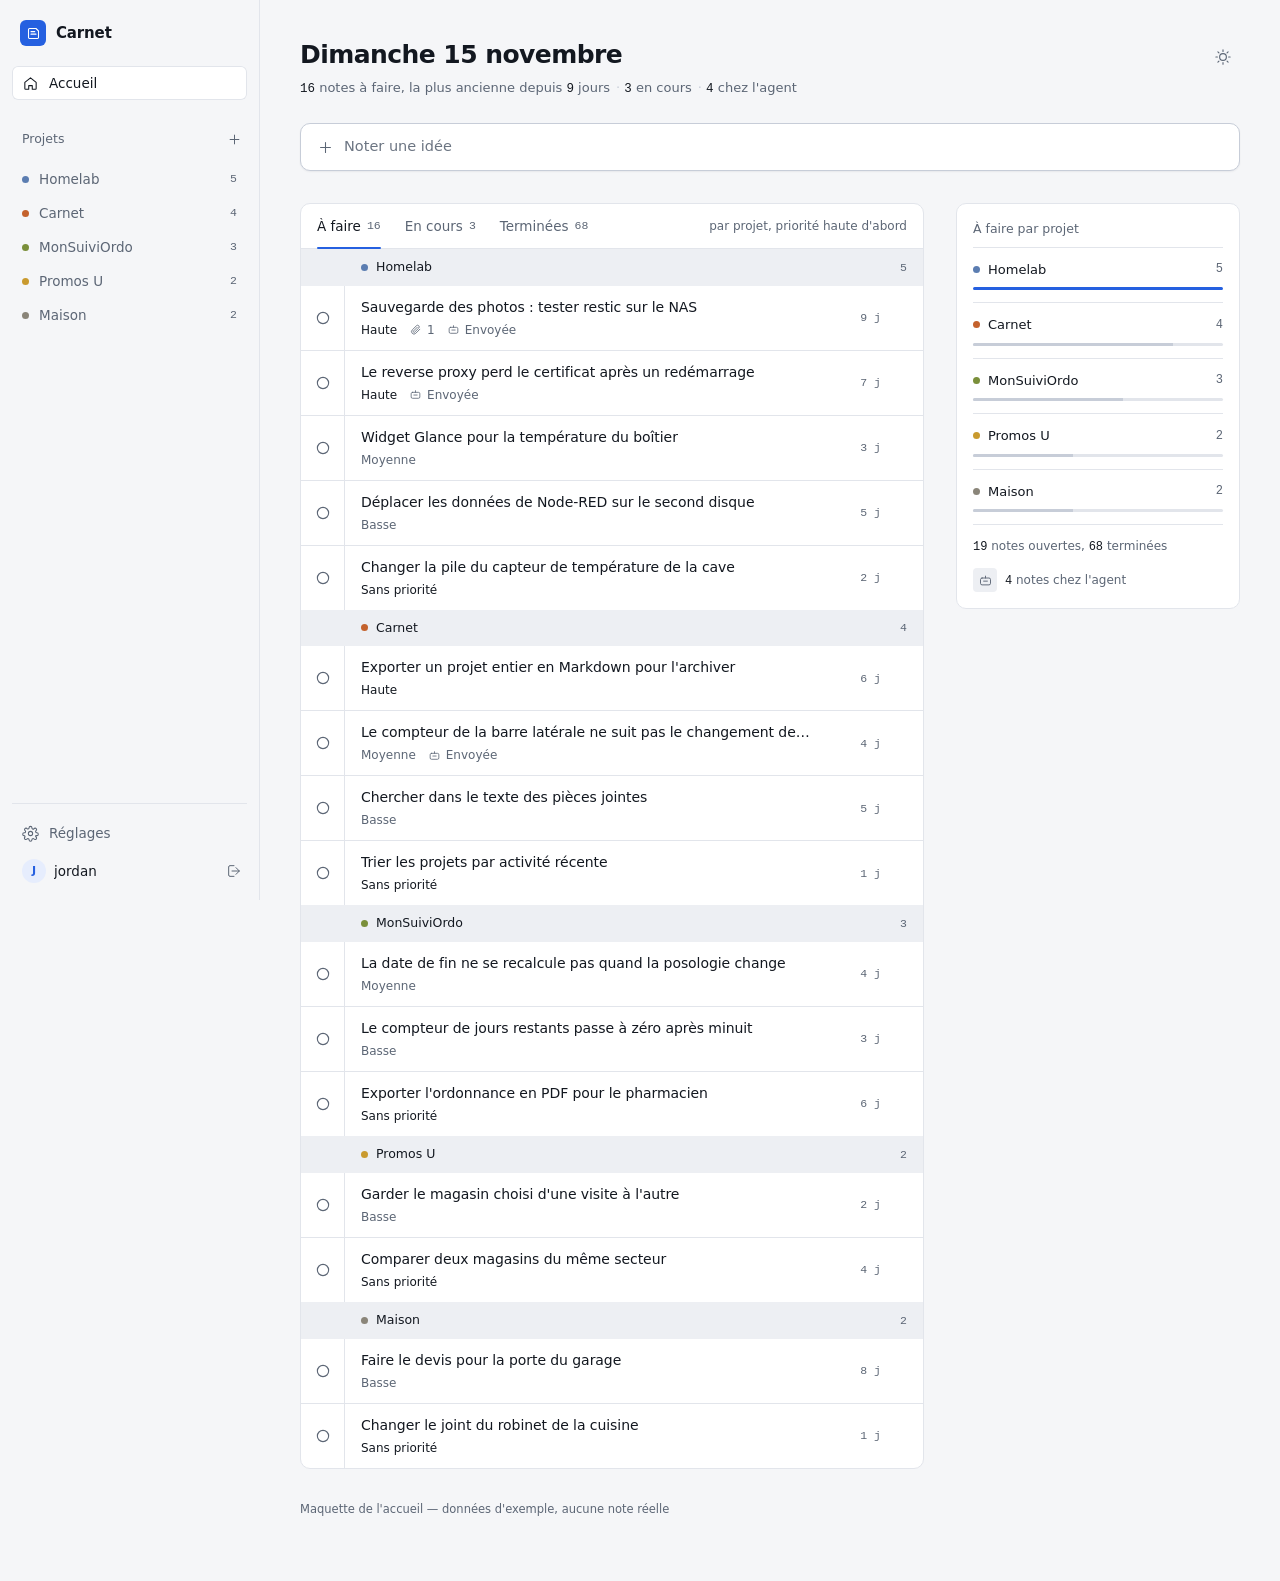
==== commit 788a74b8: "Maquette : file groupée par projet - un en-tête de projet par bloc dans l onglet À faire, notes trié" ====
--- a/index.html
+++ b/index.html
@@ -45,9 +45,9 @@
       </div>
 
       <ul class="projets">
-        <li><a class="lien" href="#"><span class="pastille c-slate"></span><span class="coupe">Homelab</span><span class="compte">6</span></a></li>
-        <li><a class="lien" href="#"><span class="pastille c-clay"></span><span class="coupe">Carnet</span><span class="compte">5</span></a></li>
-        <li><a class="lien" href="#"><span class="pastille c-moss"></span><span class="coupe">MonSuiviOrdo</span><span class="compte">4</span></a></li>
+        <li><a class="lien" href="#"><span class="pastille c-slate"></span><span class="coupe">Homelab</span><span class="compte">5</span></a></li>
+        <li><a class="lien" href="#"><span class="pastille c-clay"></span><span class="coupe">Carnet</span><span class="compte">4</span></a></li>
+        <li><a class="lien" href="#"><span class="pastille c-moss"></span><span class="coupe">MonSuiviOrdo</span><span class="compte">3</span></a></li>
         <li><a class="lien" href="#"><span class="pastille c-ochre"></span><span class="coupe">Promos U</span><span class="compte">2</span></a></li>
         <li><a class="lien" href="#"><span class="pastille c-stone"></span><span class="coupe">Maison</span><span class="compte">2</span></a></li>
       </ul>
@@ -97,9 +97,9 @@
         </div>
         <div class="saisie-barre">
           <select aria-label="Projet" class="choix">
+            <option>Homelab</option>
             <option>Carnet</option>
             <option>MonSuiviOrdo</option>
-            <option>Homelab</option>
             <option>Promos U</option>
             <option>Maison</option>
           </select>
@@ -126,186 +126,299 @@
               <button type="button" role="tab" aria-selected="false" data-vue="en-cours">En cours <span class="onglet-compte">3</span></button>
               <button type="button" role="tab" aria-selected="false" data-vue="faites">Terminées <span class="onglet-compte">68</span></button>
             </div>
-            <p class="tri">priorité haute d'abord</p>
+            <p class="tri">par projet, priorité haute d'abord</p>
           </div>
 
-          <ul class="notes" data-vue="nouvelle">
-    <li class="note">
-      <span class="marge"><span class="marque-statut s-nouvelle" aria-hidden="true"><svg viewBox="0 0 24 24" width="18" height="18" fill="none" stroke="currentColor" stroke-width="1.5" aria-hidden="true"><circle cx="12" cy="12" r="7.5"/></svg></span></span>
-      <a class="note-corps" href="#">
-        <span class="note-titre">Sauvegarde des photos : tester restic sur le NAS</span>
-        <span class="note-meta"><span class="projet"><span class="pastille c-slate"></span>Homelab</span><span class="prio prio-haute">Haute</span><span class="piece"><svg viewBox="0 0 24 24" width="13" height="13" fill="none" stroke="currentColor" stroke-width="1.5" stroke-linecap="round" stroke-linejoin="round" aria-hidden="true"><path d="M20 11.5l-7.6 7.6a4.5 4.5 0 0 1-6.4-6.4l7.7-7.6a3 3 0 0 1 4.3 4.3l-7.7 7.6a1.5 1.5 0 0 1-2.1-2.1l7-7"/></svg>1</span><span class="envoyee"><svg viewBox="0 0 24 24" width="13" height="13" fill="none" stroke="currentColor" stroke-width="1.5" stroke-linecap="round" stroke-linejoin="round" aria-hidden="true"><rect x="4" y="8" width="16" height="11" rx="2.5"/><path d="M12 8V5M9 13h6"/></svg>Envoyée</span></span>
-      </a>
-      <span class="age">9 j</span>
-      <button type="button" class="envoyer" aria-label="Envoyer « Sauvegarde des photos : tester restic sur le NAS » à l'agent">
-        <svg viewBox="0 0 24 24" width="17" height="17" fill="none" stroke="currentColor" stroke-width="1.5" stroke-linecap="round" stroke-linejoin="round" aria-hidden="true"><path d="M4.5 12L20 4.5 15.5 20 12 13.5z"/></svg>
-      </button>
-    </li>
-    <li class="note">
-      <span class="marge"><span class="marque-statut s-nouvelle" aria-hidden="true"><svg viewBox="0 0 24 24" width="18" height="18" fill="none" stroke="currentColor" stroke-width="1.5" aria-hidden="true"><circle cx="12" cy="12" r="7.5"/></svg></span></span>
-      <a class="note-corps" href="#">
-        <span class="note-titre">Le reverse proxy perd le certificat après un redémarrage</span>
-        <span class="note-meta"><span class="projet"><span class="pastille c-slate"></span>Homelab</span><span class="prio prio-haute">Haute</span></span>
-      </a>
-      <span class="age">7 j</span>
-      <button type="button" class="envoyer" aria-label="Envoyer « Le reverse proxy perd le certificat après un redémarrage » à l'agent">
-        <svg viewBox="0 0 24 24" width="17" height="17" fill="none" stroke="currentColor" stroke-width="1.5" stroke-linecap="round" stroke-linejoin="round" aria-hidden="true"><path d="M4.5 12L20 4.5 15.5 20 12 13.5z"/></svg>
-      </button>
-    </li>
-    <li class="note">
-      <span class="marge"><span class="marque-statut s-nouvelle" aria-hidden="true"><svg viewBox="0 0 24 24" width="18" height="18" fill="none" stroke="currentColor" stroke-width="1.5" aria-hidden="true"><circle cx="12" cy="12" r="7.5"/></svg></span></span>
-      <a class="note-corps" href="#">
-        <span class="note-titre">Exporter un projet entier en Markdown pour l'archiver</span>
-        <span class="note-meta"><span class="projet"><span class="pastille c-clay"></span>Carnet</span><span class="prio prio-haute">Haute</span></span>
-      </a>
-      <span class="age">6 j</span>
-      <button type="button" class="envoyer" aria-label="Envoyer « Exporter un projet entier en Markdown pour l'archiver » à l'agent">
-        <svg viewBox="0 0 24 24" width="17" height="17" fill="none" stroke="currentColor" stroke-width="1.5" stroke-linecap="round" stroke-linejoin="round" aria-hidden="true"><path d="M4.5 12L20 4.5 15.5 20 12 13.5z"/></svg>
-      </button>
-    </li>
-    <li class="note">
-      <span class="marge"><span class="marque-statut s-nouvelle" aria-hidden="true"><svg viewBox="0 0 24 24" width="18" height="18" fill="none" stroke="currentColor" stroke-width="1.5" aria-hidden="true"><circle cx="12" cy="12" r="7.5"/></svg></span></span>
-      <a class="note-corps" href="#">
-        <span class="note-titre">La date de fin ne se recalcule pas quand la posologie change</span>
-        <span class="note-meta"><span class="projet"><span class="pastille c-moss"></span>MonSuiviOrdo</span><span class="prio prio-moyenne">Moyenne</span></span>
-      </a>
-      <span class="age">4 j</span>
-      <button type="button" class="envoyer" aria-label="Envoyer « La date de fin ne se recalcule pas quand la posologie change » à l'agent">
-        <svg viewBox="0 0 24 24" width="17" height="17" fill="none" stroke="currentColor" stroke-width="1.5" stroke-linecap="round" stroke-linejoin="round" aria-hidden="true"><path d="M4.5 12L20 4.5 15.5 20 12 13.5z"/></svg>
-      </button>
-    </li>
-    <li class="note">
-      <span class="marge"><span class="marque-statut s-nouvelle" aria-hidden="true"><svg viewBox="0 0 24 24" width="18" height="18" fill="none" stroke="currentColor" stroke-width="1.5" aria-hidden="true"><circle cx="12" cy="12" r="7.5"/></svg></span></span>
-      <a class="note-corps" href="#">
-        <span class="note-titre">Le compteur de la barre latérale ne suit pas le changement de projet</span>
-        <span class="note-meta"><span class="projet"><span class="pastille c-clay"></span>Carnet</span><span class="prio prio-moyenne">Moyenne</span><span class="envoyee"><svg viewBox="0 0 24 24" width="13" height="13" fill="none" stroke="currentColor" stroke-width="1.5" stroke-linecap="round" stroke-linejoin="round" aria-hidden="true"><rect x="4" y="8" width="16" height="11" rx="2.5"/><path d="M12 8V5M9 13h6"/></svg>Envoyée</span></span>
-      </a>
-      <span class="age">4 j</span>
-      <button type="button" class="envoyer" aria-label="Envoyer « Le compteur de la barre latérale ne suit pas le changement de projet » à l'agent">
-        <svg viewBox="0 0 24 24" width="17" height="17" fill="none" stroke="currentColor" stroke-width="1.5" stroke-linecap="round" stroke-linejoin="round" aria-hidden="true"><path d="M4.5 12L20 4.5 15.5 20 12 13.5z"/></svg>
-      </button>
-    </li>
-    <li class="note">
-      <span class="marge"><span class="marque-statut s-nouvelle" aria-hidden="true"><svg viewBox="0 0 24 24" width="18" height="18" fill="none" stroke="currentColor" stroke-width="1.5" aria-hidden="true"><circle cx="12" cy="12" r="7.5"/></svg></span></span>
-      <a class="note-corps" href="#">
-        <span class="note-titre">Garder le magasin choisi d'une visite à l'autre</span>
-        <span class="note-meta"><span class="projet"><span class="pastille c-ochre"></span>Promos U</span><span class="prio prio-basse">Basse</span></span>
-      </a>
-      <span class="age">2 j</span>
-      <button type="button" class="envoyer" aria-label="Envoyer « Garder le magasin choisi d'une visite à l'autre » à l'agent">
-        <svg viewBox="0 0 24 24" width="17" height="17" fill="none" stroke="currentColor" stroke-width="1.5" stroke-linecap="round" stroke-linejoin="round" aria-hidden="true"><path d="M4.5 12L20 4.5 15.5 20 12 13.5z"/></svg>
-      </button>
-    </li>
-    <li class="note">
-      <span class="marge"><span class="marque-statut s-nouvelle" aria-hidden="true"><svg viewBox="0 0 24 24" width="18" height="18" fill="none" stroke="currentColor" stroke-width="1.5" aria-hidden="true"><circle cx="12" cy="12" r="7.5"/></svg></span></span>
-      <a class="note-corps" href="#">
-        <span class="note-titre">Widget Glance pour la température du boîtier</span>
-        <span class="note-meta"><span class="projet"><span class="pastille c-slate"></span>Homelab</span></span>
-      </a>
-      <span class="age">3 j</span>
-      <button type="button" class="envoyer" aria-label="Envoyer « Widget Glance pour la température du boîtier » à l'agent">
-        <svg viewBox="0 0 24 24" width="17" height="17" fill="none" stroke="currentColor" stroke-width="1.5" stroke-linecap="round" stroke-linejoin="round" aria-hidden="true"><path d="M4.5 12L20 4.5 15.5 20 12 13.5z"/></svg>
-      </button>
-    </li>
-    <li class="note">
-      <span class="marge"><span class="marque-statut s-nouvelle" aria-hidden="true"><svg viewBox="0 0 24 24" width="18" height="18" fill="none" stroke="currentColor" stroke-width="1.5" aria-hidden="true"><circle cx="12" cy="12" r="7.5"/></svg></span></span>
-      <a class="note-corps" href="#">
-        <span class="note-titre">Changer le joint du robinet de la cuisine</span>
-        <span class="note-meta"><span class="projet"><span class="pastille c-stone"></span>Maison</span></span>
-      </a>
-      <span class="age">1 j</span>
-      <button type="button" class="envoyer" aria-label="Envoyer « Changer le joint du robinet de la cuisine » à l'agent">
-        <svg viewBox="0 0 24 24" width="17" height="17" fill="none" stroke="currentColor" stroke-width="1.5" stroke-linecap="round" stroke-linejoin="round" aria-hidden="true"><path d="M4.5 12L20 4.5 15.5 20 12 13.5z"/></svg>
-      </button>
-    </li>
-          </ul>
-
-          <ul class="notes" data-vue="en-cours" hidden>
-    <li class="note">
-      <span class="marge"><span class="marque-statut s-en-cours" aria-hidden="true"><svg viewBox="0 0 24 24" width="18" height="18" fill="none" stroke="currentColor" stroke-width="1.5" aria-hidden="true"><circle cx="12" cy="12" r="7.5"/><path d="M12 4.5a7.5 7.5 0 0 1 0 15z" fill="currentColor" stroke="none"/></svg></span></span>
-      <a class="note-corps" href="#">
-        <span class="note-titre">Jellyfin 12 : les widgets demandent la nouvelle authentification</span>
-        <span class="note-meta"><span class="projet"><span class="pastille c-slate"></span>Homelab</span><span class="prio prio-haute">Haute</span><span class="envoyee"><svg viewBox="0 0 24 24" width="13" height="13" fill="none" stroke="currentColor" stroke-width="1.5" stroke-linecap="round" stroke-linejoin="round" aria-hidden="true"><rect x="4" y="8" width="16" height="11" rx="2.5"/><path d="M12 8V5M9 13h6"/></svg>Envoyée</span></span>
-      </a>
-      <span class="age">5 j</span>
-      <button type="button" class="envoyer" aria-label="Envoyer « Jellyfin 12 : les widgets demandent la nouvelle authentification » à l'agent">
-        <svg viewBox="0 0 24 24" width="17" height="17" fill="none" stroke="currentColor" stroke-width="1.5" stroke-linecap="round" stroke-linejoin="round" aria-hidden="true"><path d="M4.5 12L20 4.5 15.5 20 12 13.5z"/></svg>
-      </button>
-    </li>
-    <li class="note">
-      <span class="marge"><span class="marque-statut s-en-cours" aria-hidden="true"><svg viewBox="0 0 24 24" width="18" height="18" fill="none" stroke="currentColor" stroke-width="1.5" aria-hidden="true"><circle cx="12" cy="12" r="7.5"/><path d="M12 4.5a7.5 7.5 0 0 1 0 15z" fill="currentColor" stroke="none"/></svg></span></span>
-      <a class="note-corps" href="#">
-        <span class="note-titre">Ranger les pièces jointes par date dans la fiche d'une note</span>
-        <span class="note-meta"><span class="projet"><span class="pastille c-clay"></span>Carnet</span><span class="prio prio-moyenne">Moyenne</span></span>
-      </a>
-      <span class="age">3 j</span>
-      <button type="button" class="envoyer" aria-label="Envoyer « Ranger les pièces jointes par date dans la fiche d'une note » à l'agent">
-        <svg viewBox="0 0 24 24" width="17" height="17" fill="none" stroke="currentColor" stroke-width="1.5" stroke-linecap="round" stroke-linejoin="round" aria-hidden="true"><path d="M4.5 12L20 4.5 15.5 20 12 13.5z"/></svg>
-      </button>
-    </li>
-    <li class="note">
-      <span class="marge"><span class="marque-statut s-en-cours" aria-hidden="true"><svg viewBox="0 0 24 24" width="18" height="18" fill="none" stroke="currentColor" stroke-width="1.5" aria-hidden="true"><circle cx="12" cy="12" r="7.5"/><path d="M12 4.5a7.5 7.5 0 0 1 0 15z" fill="currentColor" stroke="none"/></svg></span></span>
-      <a class="note-corps" href="#">
-        <span class="note-titre">La maquette ne s'affiche pas sur Safari en préprod</span>
-        <span class="note-meta"><span class="projet"><span class="pastille c-moss"></span>MonSuiviOrdo</span><span class="prio prio-basse">Basse</span></span>
-      </a>
-      <span class="age">2 j</span>
-      <button type="button" class="envoyer" aria-label="Envoyer « La maquette ne s'affiche pas sur Safari en préprod » à l'agent">
-        <svg viewBox="0 0 24 24" width="17" height="17" fill="none" stroke="currentColor" stroke-width="1.5" stroke-linecap="round" stroke-linejoin="round" aria-hidden="true"><path d="M4.5 12L20 4.5 15.5 20 12 13.5z"/></svg>
-      </button>
-    </li>
-          </ul>
-
-          <ul class="notes" data-vue="faites" hidden>
-    <li class="note fait">
-      <span class="marge"><span class="marque-statut s-faite" aria-hidden="true"><svg viewBox="0 0 24 24" width="18" height="18" fill="none" stroke="currentColor" stroke-width="1.6" stroke-linecap="round" stroke-linejoin="round" aria-hidden="true"><path d="M5 12.5l4.5 4.5L19 7"/></svg></span></span>
-      <a class="note-corps" href="#">
-        <span class="note-titre">Actualiser le compteur de la barre latérale au changement de projet</span>
-        <span class="note-meta"><span class="projet"><span class="pastille c-clay"></span>Carnet</span></span>
-      </a>
-      <span class="age">aujourd'hui</span>
-    </li>
-    <li class="note fait">
-      <span class="marge"><span class="marque-statut s-faite" aria-hidden="true"><svg viewBox="0 0 24 24" width="18" height="18" fill="none" stroke="currentColor" stroke-width="1.6" stroke-linecap="round" stroke-linejoin="round" aria-hidden="true"><path d="M5 12.5l4.5 4.5L19 7"/></svg></span></span>
-      <a class="note-corps" href="#">
-        <span class="note-titre">Garde le nom saisi au changement de couleur</span>
-        <span class="note-meta"><span class="projet"><span class="pastille c-clay"></span>Carnet</span></span>
-      </a>
-      <span class="age">hier</span>
-    </li>
-    <li class="note fait">
-      <span class="marge"><span class="marque-statut s-faite" aria-hidden="true"><svg viewBox="0 0 24 24" width="18" height="18" fill="none" stroke="currentColor" stroke-width="1.6" stroke-linecap="round" stroke-linejoin="round" aria-hidden="true"><path d="M5 12.5l4.5 4.5L19 7"/></svg></span></span>
-      <a class="note-corps" href="#">
-        <span class="note-titre">Publier la version 1.4 sur le dépôt de rendu</span>
-        <span class="note-meta"><span class="projet"><span class="pastille c-moss"></span>MonSuiviOrdo</span></span>
-      </a>
-      <span class="age">hier</span>
-    </li>
-          </ul>
+          <div class="notes" data-vue="nouvelle">
+    <section class="groupe">
+      <h3 class="groupe-tete"><span class="pastille c-slate"></span>Homelab<span class="groupe-compte">5</span></h3>
+      <ul>
+      <li class="note">
+        <span class="marge"><span class="marque-statut s-nouvelle" aria-hidden="true"><svg viewBox="0 0 24 24" width="18" height="18" fill="none" stroke="currentColor" stroke-width="1.5" aria-hidden="true"><circle cx="12" cy="12" r="7.5"/></svg></span></span>
+        <a class="note-corps" href="#">
+          <span class="note-titre">Sauvegarde des photos : tester restic sur le NAS</span>
+          <span class="note-meta"><span class="prio prio-haute">Haute</span><span class="piece"><svg viewBox="0 0 24 24" width="13" height="13" fill="none" stroke="currentColor" stroke-width="1.5" stroke-linecap="round" stroke-linejoin="round" aria-hidden="true"><path d="M20 11.5l-7.6 7.6a4.5 4.5 0 0 1-6.4-6.4l7.7-7.6a3 3 0 0 1 4.3 4.3l-7.7 7.6a1.5 1.5 0 0 1-2.1-2.1l7-7"/></svg>1</span><span class="envoyee"><svg viewBox="0 0 24 24" width="13" height="13" fill="none" stroke="currentColor" stroke-width="1.5" stroke-linecap="round" stroke-linejoin="round" aria-hidden="true"><rect x="4" y="8" width="16" height="11" rx="2.5"/><path d="M12 8V5M9 13h6"/></svg>Envoyée</span></span>
+        </a>
+        <span class="age">9 j</span>
+        <button type="button" class="envoyer" aria-label="Envoyer « Sauvegarde des photos : tester restic sur le NAS » à l'agent">
+          <svg viewBox="0 0 24 24" width="17" height="17" fill="none" stroke="currentColor" stroke-width="1.5" stroke-linecap="round" stroke-linejoin="round" aria-hidden="true"><path d="M4.5 12L20 4.5 15.5 20 12 13.5z"/></svg>
+        </button>
+      </li>
+      <li class="note">
+        <span class="marge"><span class="marque-statut s-nouvelle" aria-hidden="true"><svg viewBox="0 0 24 24" width="18" height="18" fill="none" stroke="currentColor" stroke-width="1.5" aria-hidden="true"><circle cx="12" cy="12" r="7.5"/></svg></span></span>
+        <a class="note-corps" href="#">
+          <span class="note-titre">Le reverse proxy perd le certificat après un redémarrage</span>
+          <span class="note-meta"><span class="prio prio-haute">Haute</span><span class="envoyee"><svg viewBox="0 0 24 24" width="13" height="13" fill="none" stroke="currentColor" stroke-width="1.5" stroke-linecap="round" stroke-linejoin="round" aria-hidden="true"><rect x="4" y="8" width="16" height="11" rx="2.5"/><path d="M12 8V5M9 13h6"/></svg>Envoyée</span></span>
+        </a>
+        <span class="age">7 j</span>
+        <button type="button" class="envoyer" aria-label="Envoyer « Le reverse proxy perd le certificat après un redémarrage » à l'agent">
+          <svg viewBox="0 0 24 24" width="17" height="17" fill="none" stroke="currentColor" stroke-width="1.5" stroke-linecap="round" stroke-linejoin="round" aria-hidden="true"><path d="M4.5 12L20 4.5 15.5 20 12 13.5z"/></svg>
+        </button>
+      </li>
+      <li class="note">
+        <span class="marge"><span class="marque-statut s-nouvelle" aria-hidden="true"><svg viewBox="0 0 24 24" width="18" height="18" fill="none" stroke="currentColor" stroke-width="1.5" aria-hidden="true"><circle cx="12" cy="12" r="7.5"/></svg></span></span>
+        <a class="note-corps" href="#">
+          <span class="note-titre">Widget Glance pour la température du boîtier</span>
+          <span class="note-meta"><span class="prio prio-moyenne">Moyenne</span></span>
+        </a>
+        <span class="age">3 j</span>
+        <button type="button" class="envoyer" aria-label="Envoyer « Widget Glance pour la température du boîtier » à l'agent">
+          <svg viewBox="0 0 24 24" width="17" height="17" fill="none" stroke="currentColor" stroke-width="1.5" stroke-linecap="round" stroke-linejoin="round" aria-hidden="true"><path d="M4.5 12L20 4.5 15.5 20 12 13.5z"/></svg>
+        </button>
+      </li>
+      <li class="note">
+        <span class="marge"><span class="marque-statut s-nouvelle" aria-hidden="true"><svg viewBox="0 0 24 24" width="18" height="18" fill="none" stroke="currentColor" stroke-width="1.5" aria-hidden="true"><circle cx="12" cy="12" r="7.5"/></svg></span></span>
+        <a class="note-corps" href="#">
+          <span class="note-titre">Déplacer les données de Node-RED sur le second disque</span>
+          <span class="note-meta"><span class="prio prio-basse">Basse</span></span>
+        </a>
+        <span class="age">5 j</span>
+        <button type="button" class="envoyer" aria-label="Envoyer « Déplacer les données de Node-RED sur le second disque » à l'agent">
+          <svg viewBox="0 0 24 24" width="17" height="17" fill="none" stroke="currentColor" stroke-width="1.5" stroke-linecap="round" stroke-linejoin="round" aria-hidden="true"><path d="M4.5 12L20 4.5 15.5 20 12 13.5z"/></svg>
+        </button>
+      </li>
+      <li class="note">
+        <span class="marge"><span class="marque-statut s-nouvelle" aria-hidden="true"><svg viewBox="0 0 24 24" width="18" height="18" fill="none" stroke="currentColor" stroke-width="1.5" aria-hidden="true"><circle cx="12" cy="12" r="7.5"/></svg></span></span>
+        <a class="note-corps" href="#">
+          <span class="note-titre">Changer la pile du capteur de température de la cave</span>
+          <span class="note-meta"><span class="prio prio-none">Sans priorité</span></span>
+        </a>
+        <span class="age">2 j</span>
+        <button type="button" class="envoyer" aria-label="Envoyer « Changer la pile du capteur de température de la cave » à l'agent">
+          <svg viewBox="0 0 24 24" width="17" height="17" fill="none" stroke="currentColor" stroke-width="1.5" stroke-linecap="round" stroke-linejoin="round" aria-hidden="true"><path d="M4.5 12L20 4.5 15.5 20 12 13.5z"/></svg>
+        </button>
+      </li>
+      </ul>
+    </section>
+    <section class="groupe">
+      <h3 class="groupe-tete"><span class="pastille c-clay"></span>Carnet<span class="groupe-compte">4</span></h3>
+      <ul>
+      <li class="note">
+        <span class="marge"><span class="marque-statut s-nouvelle" aria-hidden="true"><svg viewBox="0 0 24 24" width="18" height="18" fill="none" stroke="currentColor" stroke-width="1.5" aria-hidden="true"><circle cx="12" cy="12" r="7.5"/></svg></span></span>
+        <a class="note-corps" href="#">
+          <span class="note-titre">Exporter un projet entier en Markdown pour l'archiver</span>
+          <span class="note-meta"><span class="prio prio-haute">Haute</span></span>
+        </a>
+        <span class="age">6 j</span>
+        <button type="button" class="envoyer" aria-label="Envoyer « Exporter un projet entier en Markdown pour l'archiver » à l'agent">
+          <svg viewBox="0 0 24 24" width="17" height="17" fill="none" stroke="currentColor" stroke-width="1.5" stroke-linecap="round" stroke-linejoin="round" aria-hidden="true"><path d="M4.5 12L20 4.5 15.5 20 12 13.5z"/></svg>
+        </button>
+      </li>
+      <li class="note">
+        <span class="marge"><span class="marque-statut s-nouvelle" aria-hidden="true"><svg viewBox="0 0 24 24" width="18" height="18" fill="none" stroke="currentColor" stroke-width="1.5" aria-hidden="true"><circle cx="12" cy="12" r="7.5"/></svg></span></span>
+        <a class="note-corps" href="#">
+          <span class="note-titre">Le compteur de la barre latérale ne suit pas le changement de projet</span>
+          <span class="note-meta"><span class="prio prio-moyenne">Moyenne</span><span class="envoyee"><svg viewBox="0 0 24 24" width="13" height="13" fill="none" stroke="currentColor" stroke-width="1.5" stroke-linecap="round" stroke-linejoin="round" aria-hidden="true"><rect x="4" y="8" width="16" height="11" rx="2.5"/><path d="M12 8V5M9 13h6"/></svg>Envoyée</span></span>
+        </a>
+        <span class="age">4 j</span>
+        <button type="button" class="envoyer" aria-label="Envoyer « Le compteur de la barre latérale ne suit pas le changement de projet » à l'agent">
+          <svg viewBox="0 0 24 24" width="17" height="17" fill="none" stroke="currentColor" stroke-width="1.5" stroke-linecap="round" stroke-linejoin="round" aria-hidden="true"><path d="M4.5 12L20 4.5 15.5 20 12 13.5z"/></svg>
+        </button>
+      </li>
+      <li class="note">
+        <span class="marge"><span class="marque-statut s-nouvelle" aria-hidden="true"><svg viewBox="0 0 24 24" width="18" height="18" fill="none" stroke="currentColor" stroke-width="1.5" aria-hidden="true"><circle cx="12" cy="12" r="7.5"/></svg></span></span>
+        <a class="note-corps" href="#">
+          <span class="note-titre">Chercher dans le texte des pièces jointes</span>
+          <span class="note-meta"><span class="prio prio-basse">Basse</span></span>
+        </a>
+        <span class="age">5 j</span>
+        <button type="button" class="envoyer" aria-label="Envoyer « Chercher dans le texte des pièces jointes » à l'agent">
+          <svg viewBox="0 0 24 24" width="17" height="17" fill="none" stroke="currentColor" stroke-width="1.5" stroke-linecap="round" stroke-linejoin="round" aria-hidden="true"><path d="M4.5 12L20 4.5 15.5 20 12 13.5z"/></svg>
+        </button>
+      </li>
+      <li class="note">
+        <span class="marge"><span class="marque-statut s-nouvelle" aria-hidden="true"><svg viewBox="0 0 24 24" width="18" height="18" fill="none" stroke="currentColor" stroke-width="1.5" aria-hidden="true"><circle cx="12" cy="12" r="7.5"/></svg></span></span>
+        <a class="note-corps" href="#">
+          <span class="note-titre">Trier les projets par activité récente</span>
+          <span class="note-meta"><span class="prio prio-none">Sans priorité</span></span>
+        </a>
+        <span class="age">1 j</span>
+        <button type="button" class="envoyer" aria-label="Envoyer « Trier les projets par activité récente » à l'agent">
+          <svg viewBox="0 0 24 24" width="17" height="17" fill="none" stroke="currentColor" stroke-width="1.5" stroke-linecap="round" stroke-linejoin="round" aria-hidden="true"><path d="M4.5 12L20 4.5 15.5 20 12 13.5z"/></svg>
+        </button>
+      </li>
+      </ul>
+    </section>
+    <section class="groupe">
+      <h3 class="groupe-tete"><span class="pastille c-moss"></span>MonSuiviOrdo<span class="groupe-compte">3</span></h3>
+      <ul>
+      <li class="note">
+        <span class="marge"><span class="marque-statut s-nouvelle" aria-hidden="true"><svg viewBox="0 0 24 24" width="18" height="18" fill="none" stroke="currentColor" stroke-width="1.5" aria-hidden="true"><circle cx="12" cy="12" r="7.5"/></svg></span></span>
+        <a class="note-corps" href="#">
+          <span class="note-titre">La date de fin ne se recalcule pas quand la posologie change</span>
+          <span class="note-meta"><span class="prio prio-moyenne">Moyenne</span></span>
+        </a>
+        <span class="age">4 j</span>
+        <button type="button" class="envoyer" aria-label="Envoyer « La date de fin ne se recalcule pas quand la posologie change » à l'agent">
+          <svg viewBox="0 0 24 24" width="17" height="17" fill="none" stroke="currentColor" stroke-width="1.5" stroke-linecap="round" stroke-linejoin="round" aria-hidden="true"><path d="M4.5 12L20 4.5 15.5 20 12 13.5z"/></svg>
+        </button>
+      </li>
+      <li class="note">
+        <span class="marge"><span class="marque-statut s-nouvelle" aria-hidden="true"><svg viewBox="0 0 24 24" width="18" height="18" fill="none" stroke="currentColor" stroke-width="1.5" aria-hidden="true"><circle cx="12" cy="12" r="7.5"/></svg></span></span>
+        <a class="note-corps" href="#">
+          <span class="note-titre">Le compteur de jours restants passe à zéro après minuit</span>
+          <span class="note-meta"><span class="prio prio-basse">Basse</span></span>
+        </a>
+        <span class="age">3 j</span>
+        <button type="button" class="envoyer" aria-label="Envoyer « Le compteur de jours restants passe à zéro après minuit » à l'agent">
+          <svg viewBox="0 0 24 24" width="17" height="17" fill="none" stroke="currentColor" stroke-width="1.5" stroke-linecap="round" stroke-linejoin="round" aria-hidden="true"><path d="M4.5 12L20 4.5 15.5 20 12 13.5z"/></svg>
+        </button>
+      </li>
+      <li class="note">
+        <span class="marge"><span class="marque-statut s-nouvelle" aria-hidden="true"><svg viewBox="0 0 24 24" width="18" height="18" fill="none" stroke="currentColor" stroke-width="1.5" aria-hidden="true"><circle cx="12" cy="12" r="7.5"/></svg></span></span>
+        <a class="note-corps" href="#">
+          <span class="note-titre">Exporter l'ordonnance en PDF pour le pharmacien</span>
+          <span class="note-meta"><span class="prio prio-none">Sans priorité</span></span>
+        </a>
+        <span class="age">6 j</span>
+        <button type="button" class="envoyer" aria-label="Envoyer « Exporter l'ordonnance en PDF pour le pharmacien » à l'agent">
+          <svg viewBox="0 0 24 24" width="17" height="17" fill="none" stroke="currentColor" stroke-width="1.5" stroke-linecap="round" stroke-linejoin="round" aria-hidden="true"><path d="M4.5 12L20 4.5 15.5 20 12 13.5z"/></svg>
+        </button>
+      </li>
+      </ul>
+    </section>
+    <section class="groupe">
+      <h3 class="groupe-tete"><span class="pastille c-ochre"></span>Promos U<span class="groupe-compte">2</span></h3>
+      <ul>
+      <li class="note">
+        <span class="marge"><span class="marque-statut s-nouvelle" aria-hidden="true"><svg viewBox="0 0 24 24" width="18" height="18" fill="none" stroke="currentColor" stroke-width="1.5" aria-hidden="true"><circle cx="12" cy="12" r="7.5"/></svg></span></span>
+        <a class="note-corps" href="#">
+          <span class="note-titre">Garder le magasin choisi d'une visite à l'autre</span>
+          <span class="note-meta"><span class="prio prio-basse">Basse</span></span>
+        </a>
+        <span class="age">2 j</span>
+        <button type="button" class="envoyer" aria-label="Envoyer « Garder le magasin choisi d'une visite à l'autre » à l'agent">
+          <svg viewBox="0 0 24 24" width="17" height="17" fill="none" stroke="currentColor" stroke-width="1.5" stroke-linecap="round" stroke-linejoin="round" aria-hidden="true"><path d="M4.5 12L20 4.5 15.5 20 12 13.5z"/></svg>
+        </button>
+      </li>
+      <li class="note">
+        <span class="marge"><span class="marque-statut s-nouvelle" aria-hidden="true"><svg viewBox="0 0 24 24" width="18" height="18" fill="none" stroke="currentColor" stroke-width="1.5" aria-hidden="true"><circle cx="12" cy="12" r="7.5"/></svg></span></span>
+        <a class="note-corps" href="#">
+          <span class="note-titre">Comparer deux magasins du même secteur</span>
+          <span class="note-meta"><span class="prio prio-none">Sans priorité</span></span>
+        </a>
+        <span class="age">4 j</span>
+        <button type="button" class="envoyer" aria-label="Envoyer « Comparer deux magasins du même secteur » à l'agent">
+          <svg viewBox="0 0 24 24" width="17" height="17" fill="none" stroke="currentColor" stroke-width="1.5" stroke-linecap="round" stroke-linejoin="round" aria-hidden="true"><path d="M4.5 12L20 4.5 15.5 20 12 13.5z"/></svg>
+        </button>
+      </li>
+      </ul>
+    </section>
+    <section class="groupe">
+      <h3 class="groupe-tete"><span class="pastille c-stone"></span>Maison<span class="groupe-compte">2</span></h3>
+      <ul>
+      <li class="note">
+        <span class="marge"><span class="marque-statut s-nouvelle" aria-hidden="true"><svg viewBox="0 0 24 24" width="18" height="18" fill="none" stroke="currentColor" stroke-width="1.5" aria-hidden="true"><circle cx="12" cy="12" r="7.5"/></svg></span></span>
+        <a class="note-corps" href="#">
+          <span class="note-titre">Faire le devis pour la porte du garage</span>
+          <span class="note-meta"><span class="prio prio-basse">Basse</span></span>
+        </a>
+        <span class="age">8 j</span>
+        <button type="button" class="envoyer" aria-label="Envoyer « Faire le devis pour la porte du garage » à l'agent">
+          <svg viewBox="0 0 24 24" width="17" height="17" fill="none" stroke="currentColor" stroke-width="1.5" stroke-linecap="round" stroke-linejoin="round" aria-hidden="true"><path d="M4.5 12L20 4.5 15.5 20 12 13.5z"/></svg>
+        </button>
+      </li>
+      <li class="note">
+        <span class="marge"><span class="marque-statut s-nouvelle" aria-hidden="true"><svg viewBox="0 0 24 24" width="18" height="18" fill="none" stroke="currentColor" stroke-width="1.5" aria-hidden="true"><circle cx="12" cy="12" r="7.5"/></svg></span></span>
+        <a class="note-corps" href="#">
+          <span class="note-titre">Changer le joint du robinet de la cuisine</span>
+          <span class="note-meta"><span class="prio prio-none">Sans priorité</span></span>
+        </a>
+        <span class="age">1 j</span>
+        <button type="button" class="envoyer" aria-label="Envoyer « Changer le joint du robinet de la cuisine » à l'agent">
+          <svg viewBox="0 0 24 24" width="17" height="17" fill="none" stroke="currentColor" stroke-width="1.5" stroke-linecap="round" stroke-linejoin="round" aria-hidden="true"><path d="M4.5 12L20 4.5 15.5 20 12 13.5z"/></svg>
+        </button>
+      </li>
+      </ul>
+    </section>
+          </div>
+
+          <div class="notes" data-vue="en-cours" hidden>
+      <li class="note">
+        <span class="marge"><span class="marque-statut s-en-cours" aria-hidden="true"><svg viewBox="0 0 24 24" width="18" height="18" fill="none" stroke="currentColor" stroke-width="1.5" aria-hidden="true"><circle cx="12" cy="12" r="7.5"/><path d="M12 4.5a7.5 7.5 0 0 1 0 15z" fill="currentColor" stroke="none"/></svg></span></span>
+        <a class="note-corps" href="#">
+          <span class="note-titre">Jellyfin 12 : les widgets demandent la nouvelle authentification</span>
+          <span class="note-meta"><span class="projet"><span class="pastille c-slate"></span>Homelab</span><span class="prio prio-haute">Haute</span><span class="envoyee"><svg viewBox="0 0 24 24" width="13" height="13" fill="none" stroke="currentColor" stroke-width="1.5" stroke-linecap="round" stroke-linejoin="round" aria-hidden="true"><rect x="4" y="8" width="16" height="11" rx="2.5"/><path d="M12 8V5M9 13h6"/></svg>Envoyée</span></span>
+        </a>
+        <span class="age">5 j</span>
+        <button type="button" class="envoyer" aria-label="Envoyer « Jellyfin 12 : les widgets demandent la nouvelle authentification » à l'agent">
+          <svg viewBox="0 0 24 24" width="17" height="17" fill="none" stroke="currentColor" stroke-width="1.5" stroke-linecap="round" stroke-linejoin="round" aria-hidden="true"><path d="M4.5 12L20 4.5 15.5 20 12 13.5z"/></svg>
+        </button>
+      </li>
+      <li class="note">
+        <span class="marge"><span class="marque-statut s-en-cours" aria-hidden="true"><svg viewBox="0 0 24 24" width="18" height="18" fill="none" stroke="currentColor" stroke-width="1.5" aria-hidden="true"><circle cx="12" cy="12" r="7.5"/><path d="M12 4.5a7.5 7.5 0 0 1 0 15z" fill="currentColor" stroke="none"/></svg></span></span>
+        <a class="note-corps" href="#">
+          <span class="note-titre">Ranger les pièces jointes par date dans la fiche d'une note</span>
+          <span class="note-meta"><span class="projet"><span class="pastille c-clay"></span>Carnet</span><span class="prio prio-moyenne">Moyenne</span></span>
+        </a>
+        <span class="age">3 j</span>
+        <button type="button" class="envoyer" aria-label="Envoyer « Ranger les pièces jointes par date dans la fiche d'une note » à l'agent">
+          <svg viewBox="0 0 24 24" width="17" height="17" fill="none" stroke="currentColor" stroke-width="1.5" stroke-linecap="round" stroke-linejoin="round" aria-hidden="true"><path d="M4.5 12L20 4.5 15.5 20 12 13.5z"/></svg>
+        </button>
+      </li>
+      <li class="note">
+        <span class="marge"><span class="marque-statut s-en-cours" aria-hidden="true"><svg viewBox="0 0 24 24" width="18" height="18" fill="none" stroke="currentColor" stroke-width="1.5" aria-hidden="true"><circle cx="12" cy="12" r="7.5"/><path d="M12 4.5a7.5 7.5 0 0 1 0 15z" fill="currentColor" stroke="none"/></svg></span></span>
+        <a class="note-corps" href="#">
+          <span class="note-titre">La maquette ne s'affiche pas sur Safari en préprod</span>
+          <span class="note-meta"><span class="projet"><span class="pastille c-moss"></span>MonSuiviOrdo</span><span class="prio prio-basse">Basse</span></span>
+        </a>
+        <span class="age">2 j</span>
+        <button type="button" class="envoyer" aria-label="Envoyer « La maquette ne s'affiche pas sur Safari en préprod » à l'agent">
+          <svg viewBox="0 0 24 24" width="17" height="17" fill="none" stroke="currentColor" stroke-width="1.5" stroke-linecap="round" stroke-linejoin="round" aria-hidden="true"><path d="M4.5 12L20 4.5 15.5 20 12 13.5z"/></svg>
+        </button>
+      </li>
+          </div>
+
+          <div class="notes" data-vue="faites" hidden>
+      <li class="note fait">
+        <span class="marge"><span class="marque-statut s-faite" aria-hidden="true"><svg viewBox="0 0 24 24" width="18" height="18" fill="none" stroke="currentColor" stroke-width="1.6" stroke-linecap="round" stroke-linejoin="round" aria-hidden="true"><path d="M5 12.5l4.5 4.5L19 7"/></svg></span></span>
+        <a class="note-corps" href="#">
+          <span class="note-titre">Actualiser le compteur de la barre latérale au changement de projet</span>
+          <span class="note-meta"><span class="projet"><span class="pastille c-clay"></span>Carnet</span></span>
+        </a>
+        <span class="age">aujourd'hui</span>
+      </li>
+      <li class="note fait">
+        <span class="marge"><span class="marque-statut s-faite" aria-hidden="true"><svg viewBox="0 0 24 24" width="18" height="18" fill="none" stroke="currentColor" stroke-width="1.6" stroke-linecap="round" stroke-linejoin="round" aria-hidden="true"><path d="M5 12.5l4.5 4.5L19 7"/></svg></span></span>
+        <a class="note-corps" href="#">
+          <span class="note-titre">Garde le nom saisi au changement de couleur</span>
+          <span class="note-meta"><span class="projet"><span class="pastille c-clay"></span>Carnet</span></span>
+        </a>
+        <span class="age">hier</span>
+      </li>
+      <li class="note fait">
+        <span class="marge"><span class="marque-statut s-faite" aria-hidden="true"><svg viewBox="0 0 24 24" width="18" height="18" fill="none" stroke="currentColor" stroke-width="1.6" stroke-linecap="round" stroke-linejoin="round" aria-hidden="true"><path d="M5 12.5l4.5 4.5L19 7"/></svg></span></span>
+        <a class="note-corps" href="#">
+          <span class="note-titre">Publier la version 1.4 sur le dépôt de rendu</span>
+          <span class="note-meta"><span class="projet"><span class="pastille c-moss"></span>MonSuiviOrdo</span></span>
+        </a>
+        <span class="age">hier</span>
+      </li>
+          </div>
         </section>
 
         <aside class="panneau" aria-labelledby="titre-repartition">
           <h2 id="titre-repartition">À faire par projet</h2>
           <ul class="repartition">
             <li>
-              <div class="repartition-tete"><span class="projet"><span class="pastille c-slate"></span>Homelab</span><span class="chiffre">6</span></div>
+              <div class="repartition-tete"><span class="projet"><span class="pastille c-slate"></span>Homelab</span><span class="chiffre">5</span></div>
               <span class="jauge"><i class="fort" style="width:100%"></i></span>
             </li>
             <li>
-              <div class="repartition-tete"><span class="projet"><span class="pastille c-clay"></span>Carnet</span><span class="chiffre">5</span></div>
-              <span class="jauge"><i style="width:83%"></i></span>
+              <div class="repartition-tete"><span class="projet"><span class="pastille c-clay"></span>Carnet</span><span class="chiffre">4</span></div>
+              <span class="jauge"><i style="width:80%"></i></span>
             </li>
             <li>
-              <div class="repartition-tete"><span class="projet"><span class="pastille c-moss"></span>MonSuiviOrdo</span><span class="chiffre">4</span></div>
-              <span class="jauge"><i style="width:67%"></i></span>
+              <div class="repartition-tete"><span class="projet"><span class="pastille c-moss"></span>MonSuiviOrdo</span><span class="chiffre">3</span></div>
+              <span class="jauge"><i style="width:60%"></i></span>
             </li>
             <li>
               <div class="repartition-tete"><span class="projet"><span class="pastille c-ochre"></span>Promos U</span><span class="chiffre">2</span></div>
-              <span class="jauge"><i style="width:33%"></i></span>
+              <span class="jauge"><i style="width:40%"></i></span>
             </li>
             <li>
               <div class="repartition-tete"><span class="projet"><span class="pastille c-stone"></span>Maison</span><span class="chiffre">2</span></div>
-              <span class="jauge"><i style="width:33%"></i></span>
+              <span class="jauge"><i style="width:40%"></i></span>
             </li>
           </ul>
           <p class="panneau-total"><span class="chiffre">19</span> notes ouvertes, <span class="chiffre">68</span> terminées</p>
--- a/styles.css
+++ b/styles.css
@@ -42,6 +42,8 @@
   --ease: cubic-bezier(0.2, 0, 0, 1);
   --rapide: 130ms;
   --sidebar: 260px;
+  --rail-w: 44px;
+  --pad-titre: 16px;
 }
 
 :root[data-theme='sombre'] {
@@ -80,7 +82,7 @@
   font: 400 14.5px/1.5 var(--interface);
   -webkit-font-smoothing: antialiased;
 }
-h1, h2, p, ul, li { margin: 0 }
+h1, h2, h3, p, ul, li { margin: 0 }
 ul { padding: 0; list-style: none }
 a { color: inherit; text-decoration: none }
 button, select, textarea { font: inherit; color: inherit }
@@ -254,6 +256,14 @@
 .tri { margin-left: auto; color: var(--texte-2); font-size: 12px }
 
 .notes { display: grid }
+.groupe { display: grid }
+.groupe-tete {
+  display: flex; align-items: center; gap: var(--s2);
+  padding: 9px var(--s4) 9px calc(var(--rail-w) + var(--pad-titre));
+  background: var(--surface-2);
+  color: var(--texte); font-size: 12.5px; font-weight: 500;
+}
+.groupe-compte { margin-left: auto; color: var(--texte-2); font-family: var(--mono); font-size: 11.5px; font-weight: 400 }
 .note {
   position: relative; display: grid; grid-template-columns: 44px minmax(0, 1fr) 56px 34px;
   align-items: center; padding-right: var(--s2); border-bottom: 1px solid var(--filet);
@@ -270,7 +280,7 @@
 
 .note-corps {
   display: grid; gap: 3px; min-width: 0;
-  padding: 11px var(--s3) 11px var(--s4);
+  padding: 11px var(--s3) 11px var(--pad-titre);
   border-radius: var(--r-m);
 }
 .note-titre {
@@ -281,7 +291,7 @@
 .note-meta > span { display: inline-flex; align-items: center; gap: 5px }
 .prio { color: var(--texte); font-weight: 500 }
 .prio-moyenne { color: var(--texte-2); font-weight: 500 }
-.prio-basse { color: var(--texte-2); font-weight: 400 }
+.prio-basse, .prio-nulle { color: var(--texte-2); font-weight: 400 }
 .age { justify-self: end; color: var(--texte-2); font-size: 11.5px; white-space: nowrap }
 .envoyer {
   display: grid; place-items: center; width: 30px; height: 30px; margin-right: 2px; padding: 0;
@@ -347,6 +357,8 @@
   .corps { grid-template-columns: minmax(0, 1fr); gap: var(--s5) }
   .panneau { position: static; order: 2 }
   .note { grid-template-columns: 38px minmax(0, 1fr) 40px; padding-right: var(--s3) }
+  :root { --rail-w: 38px; --pad-titre: 12px }
+  .groupe-tete { padding-right: var(--s3) }
   .note .envoyer { display: none }
   .tri { display: none }
   .file-tete { padding: 0 var(--s3) }
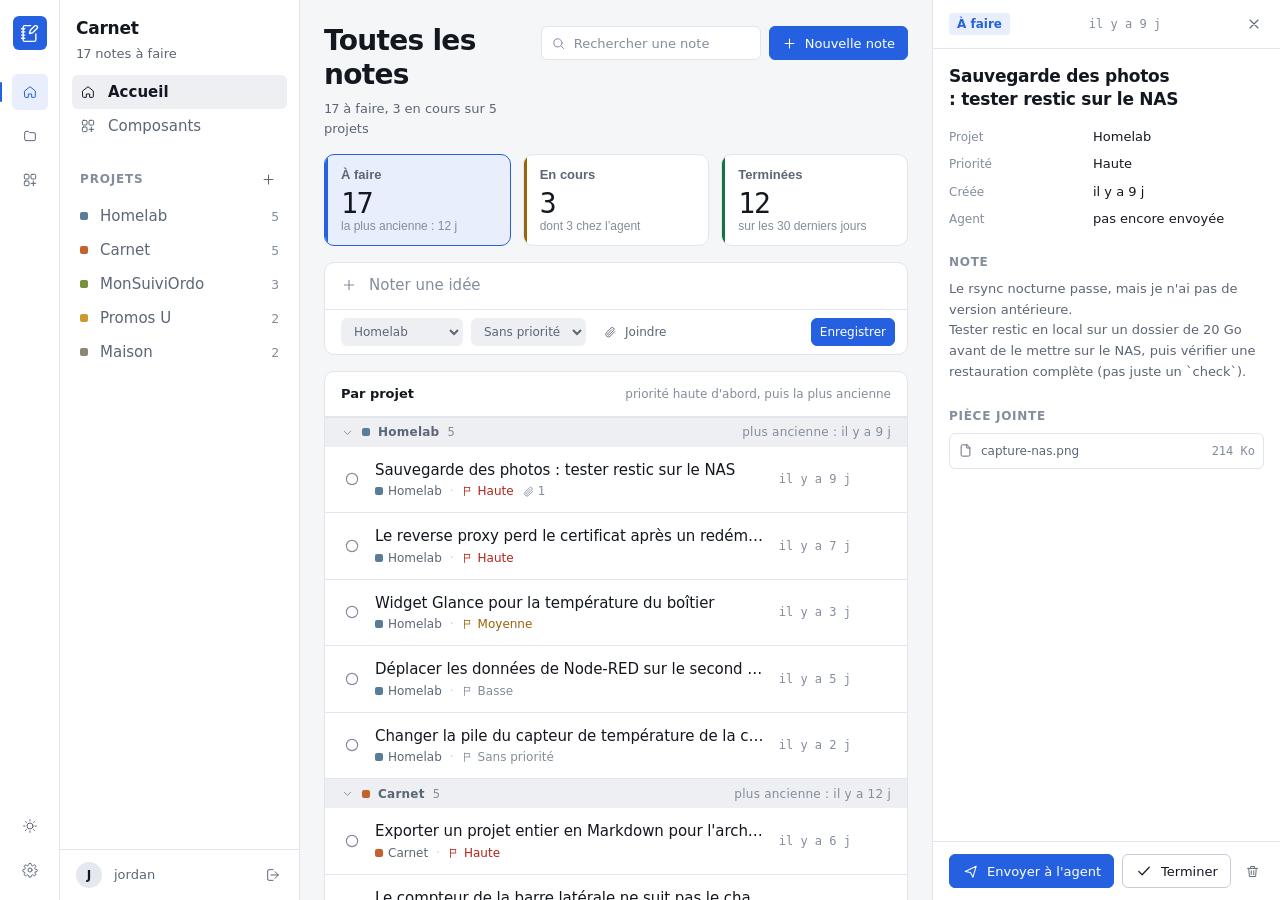
==== commit 222cb9cf: "Maquette : refonte complète, composants bas niveau et page projet" ====
--- a/index.html
+++ b/index.html
@@ -9,11 +9,11 @@
   const cle = 'carnet.apparence'
   const choix = localStorage.getItem(cle) || 'auto'
   const sombre = window.matchMedia('(prefers-color-scheme: dark)').matches
-  const racine = document.documentElement
-  racine.dataset.choix = choix
-  racine.dataset.theme = choix === 'auto' ? (sombre ? 'sombre' : 'clair') : choix
+  const r = document.documentElement
+  r.dataset.choix = choix
+  r.dataset.theme = choix === 'auto' ? (sombre ? 'sombre' : 'clair') : choix
   matchMedia('(prefers-color-scheme: dark)').addEventListener('change', (e) => {
-    if (racine.dataset.choix === 'auto') racine.dataset.theme = e.matches ? 'sombre' : 'clair'
+    if (r.dataset.choix === 'auto') r.dataset.theme = e.matches ? 'sombre' : 'clair'
   })
 })()
 </script>
@@ -21,458 +21,533 @@
 <link rel="stylesheet" href="./styles.css">
 </head>
 <body>
-<div class="shell">
+<div class="app" id="app">
+    <nav class="rail" aria-label="Navigation secondaire">
+      <a class="rail-marque" href="index.html" aria-label="Carnet, accueil"><svg viewBox="0 0 24 24" width="19" height="19" fill="none" stroke="currentColor" stroke-width="1.75" stroke-linecap="round" stroke-linejoin="round" aria-hidden="true"><path d="M13.4 2H6a2 2 0 0 0-2 2v16a2 2 0 0 0 2 2h12a2 2 0 0 0 2-2v-7.4"/><path d="M2 6h4M2 10h4M2 14h4M2 18h4"/><path d="M21.378 5.626a1 1 0 1 0-3.004-3.004l-5.01 5.012a2 2 0 0 0-.506.854l-.837 2.87a.5.5 0 0 0 .62.62l2.87-.837a2 2 0 0 0 .854-.506z"/></svg></a>
+      <a class="rail-bouton" href="index.html" aria-label="Accueil" aria-current="page"><svg viewBox="0 0 24 24" width="16" height="16" fill="none" stroke="currentColor" stroke-width="1.5" stroke-linecap="round" stroke-linejoin="round" aria-hidden="true"><path d="M4 10.5 12 4l8 6.5V19a1 1 0 0 1-1 1h-4.5v-5h-5v5H5a1 1 0 0 1-1-1z"/></svg></a>
+      <a class="rail-bouton" href="projet.html" aria-label="Projet ouvert"><svg viewBox="0 0 24 24" width="16" height="16" fill="none" stroke="currentColor" stroke-width="1.5" stroke-linecap="round" stroke-linejoin="round" aria-hidden="true"><path d="M4 7a2 2 0 0 1 2-2h3.6l1.8 2H18a2 2 0 0 1 2 2v8a2 2 0 0 1-2 2H6a2 2 0 0 1-2-2z"/></svg></a>
+      <a class="rail-bouton" href="composants.html" aria-label="Kit de composants"><svg viewBox="0 0 24 24" width="16" height="16" fill="none" stroke="currentColor" stroke-width="1.5" stroke-linecap="round" stroke-linejoin="round" aria-hidden="true"><rect x="3.5" y="3.5" width="7" height="7" rx="1.5"/><rect x="13.5" y="3.5" width="7" height="7" rx="1.5"/><rect x="3.5" y="13.5" width="7" height="7" rx="1.5"/><path d="M17 13.5v7M13.5 17h7"/></svg></a>
+      <div class="rail-pied">
+        <button type="button" class="rail-bouton" id="apparence" aria-label="Apparence : système"><svg viewBox="0 0 24 24" width="16" height="16" fill="none" stroke="currentColor" stroke-width="1.5" stroke-linecap="round" stroke-linejoin="round" aria-hidden="true"><circle cx="12" cy="12" r="4.5"/><path d="M12 2.5v2M12 19.5v2M2.5 12h2M19.5 12h2M5.2 5.2l1.4 1.4M17.4 17.4l1.4 1.4M18.8 5.2l-1.4 1.4M6.6 17.4l-1.4 1.4"/></svg></button>
+        <a class="rail-bouton" href="#" aria-label="Réglages"><svg viewBox="0 0 24 24" width="16" height="16" fill="none" stroke="currentColor" stroke-width="1.5" stroke-linecap="round" stroke-linejoin="round" aria-hidden="true"><circle cx="12" cy="12" r="3"/><path d="M19.4 15a1.7 1.7 0 0 0 .3 1.9l.1.1a2 2 0 1 1-2.8 2.8l-.1-.1a1.7 1.7 0 0 0-2.9 1.2 2 2 0 1 1-4 0 1.7 1.7 0 0 0-2.9-1.2l-.1.1a2 2 0 1 1-2.8-2.8l.1-.1A1.7 1.7 0 0 0 3 15a2 2 0 1 1 0-4 1.7 1.7 0 0 0 1.5-2.9l-.1-.1a2 2 0 1 1 2.8-2.8l.1.1A1.7 1.7 0 0 0 10 3.9a2 2 0 1 1 4 0 1.7 1.7 0 0 0 2.9 1.4l.1-.1a2 2 0 1 1 2.8 2.8l-.1.1A1.7 1.7 0 0 0 21 11a2 2 0 1 1 0 4z"/></svg></a>
+      </div>
+    </nav>
+    <aside class="side" id="side" aria-label="Navigation">
+      <div class="side-tete">
+        <p class="side-titre">Carnet</p>
+        <p class="side-sous"><span class="chiffre">17</span> notes à faire</p>
+      </div>
+      <nav class="side-nav" aria-label="Navigation principale">
+        <a class="lien" href="index.html" aria-current="page"><svg viewBox="0 0 24 24" width="16" height="16" fill="none" stroke="currentColor" stroke-width="1.5" stroke-linecap="round" stroke-linejoin="round" aria-hidden="true"><path d="M4 10.5 12 4l8 6.5V19a1 1 0 0 1-1 1h-4.5v-5h-5v5H5a1 1 0 0 1-1-1z"/></svg>Accueil</a>
+        <a class="lien" href="composants.html"><svg viewBox="0 0 24 24" width="16" height="16" fill="none" stroke="currentColor" stroke-width="1.5" stroke-linecap="round" stroke-linejoin="round" aria-hidden="true"><rect x="3.5" y="3.5" width="7" height="7" rx="1.5"/><rect x="13.5" y="3.5" width="7" height="7" rx="1.5"/><rect x="3.5" y="13.5" width="7" height="7" rx="1.5"/><path d="M17 13.5v7M13.5 17h7"/></svg>Composants</a>
+        <div class="section-titre"><span>Projets</span><button type="button" class="bouton-icone petit" aria-label="Nouveau projet"><svg viewBox="0 0 24 24" width="15" height="15" fill="none" stroke="currentColor" stroke-width="1.7" stroke-linecap="round" aria-hidden="true"><path d="M12 5v14M5 12h14"/></svg></button></div>
+        <ul class="notes" style="list-style:none;margin:0;padding:0">
+          <li><a class="lien" href="projet.html"><span class="pastille c-slate"></span><span class="coupe">Homelab</span><span class="compte">5</span></a></li>
+          <li><a class="lien" href="projet.html"><span class="pastille c-clay"></span><span class="coupe">Carnet</span><span class="compte">5</span></a></li>
+          <li><a class="lien" href="projet.html"><span class="pastille c-moss"></span><span class="coupe">MonSuiviOrdo</span><span class="compte">3</span></a></li>
+          <li><a class="lien" href="projet.html"><span class="pastille c-ochre"></span><span class="coupe">Promos U</span><span class="compte">2</span></a></li>
+          <li><a class="lien" href="projet.html"><span class="pastille c-stone"></span><span class="coupe">Maison</span><span class="compte">2</span></a></li>
+        </ul>
+      </nav>
+      <div class="side-pied">
+        <div class="utilisateur">
+          <span class="avatar" aria-hidden="true">J</span>
+          <span class="coupe">jordan</span>
+          <button type="button" class="bouton-icone petit" aria-label="Se déconnecter" style="margin-left:auto"><svg viewBox="0 0 24 24" width="16" height="16" fill="none" stroke="currentColor" stroke-width="1.5" stroke-linecap="round" stroke-linejoin="round" aria-hidden="true"><path d="M15 17l5-5-5-5M20 12H9M12 4H6a2 2 0 0 0-2 2v12a2 2 0 0 0 2 2h6"/></svg></button>
+        </div>
+      </div>
+    </aside>
+    <div class="vue">
+      <div class="vue-defillement">
+        <header class="vue-tete">
+          <div>
+            <h1 class="vue-titre">Toutes les notes</h1>
+            <p class="vue-sous"><span class="chiffre">17</span> à faire, <span class="chiffre">3</span> en cours sur <span class="chiffre">5</span> projets</p>
+          </div>
+          <div class="vue-actions">
+            <button type="button" class="bouton-icone burger" id="ouvrir-menu" aria-label="Ouvrir les projets"><svg viewBox="0 0 24 24" width="18" height="18" fill="none" stroke="currentColor" stroke-width="1.6" stroke-linecap="round" aria-hidden="true"><path d="M4 7h16M4 12h16M4 17h16"/></svg></button>
+            <label class="recherche"><svg viewBox="0 0 24 24" width="15" height="15" fill="none" stroke="currentColor" stroke-width="1.6" stroke-linecap="round" aria-hidden="true"><circle cx="11" cy="11" r="6.5"/><path d="M16 16l4 4"/></svg><input type="search" placeholder="Rechercher une note" aria-label="Rechercher une note"></label>
+            <button type="button" class="bouton principal"><svg viewBox="0 0 24 24" width="15" height="15" fill="none" stroke="currentColor" stroke-width="1.7" stroke-linecap="round" aria-hidden="true"><path d="M12 5v14M5 12h14"/></svg> Nouvelle note</button>
+          </div>
+        </header>
 
-  <aside class="sidebar">
-    <a class="marque" href="#">
-      <span class="marque-signe">
-        <svg viewBox="0 0 24 24" width="15" height="15" fill="none" stroke="currentColor" stroke-width="1.7" stroke-linecap="round" stroke-linejoin="round" aria-hidden="true"><path d="M4 5.5A1.5 1.5 0 0 1 5.5 4H16l4 4v10.5a1.5 1.5 0 0 1-1.5 1.5h-13A1.5 1.5 0 0 1 4 18.5z"/><path d="M8 9h6M8 13h8"/></svg>
-      </span>
-      Carnet
-    </a>
-
-    <nav aria-label="Navigation principale">
-      <a class="lien" href="#" aria-current="page">
-        <svg viewBox="0 0 24 24" width="17" height="17" fill="none" stroke="currentColor" stroke-width="1.5" stroke-linecap="round" stroke-linejoin="round" aria-hidden="true"><path d="M4 10.5 12 4l8 6.5V19a1 1 0 0 1-1 1h-4.5v-5h-5v5H5a1 1 0 0 1-1-1z"/></svg>
-        Accueil
-      </a>
-
-      <div class="section-titre">
-        <span>Projets</span>
-        <button type="button" class="bouton-icone petit" aria-label="Nouveau projet">
-          <svg viewBox="0 0 24 24" width="15" height="15" fill="none" stroke="currentColor" stroke-width="1.6" stroke-linecap="round" aria-hidden="true"><path d="M12 5v14M5 12h14"/></svg>
-        </button>
-      </div>
-
-      <ul class="projets">
-        <li><a class="lien" href="#"><span class="pastille c-slate"></span><span class="coupe">Homelab</span><span class="compte">5</span></a></li>
-        <li><a class="lien" href="#"><span class="pastille c-clay"></span><span class="coupe">Carnet</span><span class="compte">4</span></a></li>
-        <li><a class="lien" href="#"><span class="pastille c-moss"></span><span class="coupe">MonSuiviOrdo</span><span class="compte">3</span></a></li>
-        <li><a class="lien" href="#"><span class="pastille c-ochre"></span><span class="coupe">Promos U</span><span class="compte">2</span></a></li>
-        <li><a class="lien" href="#"><span class="pastille c-stone"></span><span class="coupe">Maison</span><span class="compte">2</span></a></li>
-      </ul>
-    </nav>
-
-    <div class="pied">
-      <a class="lien" href="#">
-        <svg viewBox="0 0 24 24" width="17" height="17" fill="none" stroke="currentColor" stroke-width="1.5" stroke-linecap="round" stroke-linejoin="round" aria-hidden="true"><circle cx="12" cy="12" r="3"/><path d="M19.4 15a1.7 1.7 0 0 0 .3 1.9l.1.1a2 2 0 1 1-2.8 2.8l-.1-.1a1.7 1.7 0 0 0-2.9 1.2 2 2 0 1 1-4 0 1.7 1.7 0 0 0-2.9-1.2l-.1.1a2 2 0 1 1-2.8-2.8l.1-.1A1.7 1.7 0 0 0 3 15a2 2 0 1 1 0-4 1.7 1.7 0 0 0 1.5-2.9l-.1-.1a2 2 0 1 1 2.8-2.8l.1.1A1.7 1.7 0 0 0 10 3.9a2 2 0 1 1 4 0 1.7 1.7 0 0 0 2.9 1.4l.1-.1a2 2 0 1 1 2.8 2.8l-.1.1A1.7 1.7 0 0 0 21 11a2 2 0 1 1 0 4z"/></svg>
-        Réglages
-      </a>
-      <div class="utilisateur">
-        <span class="avatar" aria-hidden="true">J</span>
-        <span class="coupe">jordan</span>
-        <button type="button" class="bouton-icone petit" aria-label="Se déconnecter">
-          <svg viewBox="0 0 24 24" width="16" height="16" fill="none" stroke="currentColor" stroke-width="1.5" stroke-linecap="round" stroke-linejoin="round" aria-hidden="true"><path d="M15 17l5-5-5-5M20 12H9M12 4H6a2 2 0 0 0-2 2v12a2 2 0 0 0 2 2h6"/></svg>
-        </button>
-      </div>
-    </div>
-  </aside>
-
-  <div class="contenu">
-    <header class="barre-mobile">
-      <button type="button" class="bouton-icone" aria-label="Ouvrir le menu">
-        <svg viewBox="0 0 24 24" width="20" height="20" fill="none" stroke="currentColor" stroke-width="1.6" stroke-linecap="round" aria-hidden="true"><path d="M4 7h16M4 12h16M4 17h16"/></svg>
-      </button>
-      <span class="barre-mobile-titre">Carnet</span>
-    </header>
-    <main>
-      <div class="entete">
-        <div>
-          <h1>Dimanche 15 novembre</h1>
-          <p class="entete-meta">
-            <span><span class="chiffre">16</span> notes à faire, la plus ancienne depuis <span class="chiffre">9</span> jours</span>
-            <span class="fait"><span class="sep">·</span> <span class="chiffre">3</span> en cours</span>
-            <span class="fait"><span class="sep">·</span> <span class="chiffre">4</span> chez l'agent</span>
-          </p>
+        <div class="cartes">
+        <button type="button" class="carte c-nouvelle" aria-pressed="true" data-filtre="nouvelle">
+          <span class="carte-libelle">À faire</span>
+          <span class="carte-nombre">17</span>
+          <span class="carte-note">la plus ancienne : 12 j</span>
+        </button>
+        <button type="button" class="carte c-encours" aria-pressed="false" data-filtre="en-cours">
+          <span class="carte-libelle">En cours</span>
+          <span class="carte-nombre">3</span>
+          <span class="carte-note">dont 3 chez l’agent</span>
+        </button>
+        <button type="button" class="carte c-faite" aria-pressed="false" data-filtre="faite">
+          <span class="carte-libelle">Terminées</span>
+          <span class="carte-nombre">12</span>
+          <span class="carte-note">sur les 30 derniers jours</span>
+        </button>
         </div>
-        <button type="button" class="bouton-icone" id="apparence" aria-label="Apparence : système">
-          <svg class="ico-apparence" viewBox="0 0 24 24" width="18" height="18" fill="none" stroke="currentColor" stroke-width="1.5" stroke-linecap="round" stroke-linejoin="round" aria-hidden="true"><circle cx="12" cy="12" r="4.5"/><path d="M12 2.5v2M12 19.5v2M2.5 12h2M19.5 12h2M5.2 5.2l1.4 1.4M17.4 17.4l1.4 1.4M18.8 5.2l-1.4 1.4M6.6 17.4l-1.4 1.4"/></svg>
-        </button>
-      </div>
 
       <form class="saisie" id="saisie">
-        <div class="saisie-champ">
-          <svg viewBox="0 0 24 24" width="17" height="17" fill="none" stroke="currentColor" stroke-width="1.5" stroke-linecap="round" aria-hidden="true"><path d="M12 5v14M5 12h14"/></svg>
+        <div class="saisie-ligne">
+          <svg viewBox="0 0 24 24" width="16" height="16" fill="none" stroke="currentColor" stroke-width="1.7" stroke-linecap="round" aria-hidden="true"><path d="M12 5v14M5 12h14"/></svg>
           <textarea id="note" rows="1" placeholder="Noter une idée" aria-label="Nouvelle note"></textarea>
         </div>
         <div class="saisie-barre">
-          <select aria-label="Projet" class="choix">
+          <select class="choix" aria-label="Projet">
             <option>Homelab</option>
             <option>Carnet</option>
             <option>MonSuiviOrdo</option>
             <option>Promos U</option>
             <option>Maison</option>
           </select>
-          <select aria-label="Priorité" class="choix">
+          <select class="choix" aria-label="Priorité">
             <option>Sans priorité</option>
             <option>Basse</option>
             <option>Moyenne</option>
             <option>Haute</option>
           </select>
-          <button type="button" class="bouton discret" aria-label="Joindre un fichier">
-            <svg viewBox="0 0 24 24" width="16" height="16" fill="none" stroke="currentColor" stroke-width="1.5" stroke-linecap="round" stroke-linejoin="round" aria-hidden="true"><path d="M20 11.5l-7.6 7.6a4.5 4.5 0 0 1-6.4-6.4l7.7-7.6a3 3 0 0 1 4.3 4.3l-7.7 7.6a1.5 1.5 0 0 1-2.1-2.1l7-7"/></svg>
-            Joindre
-          </button>
-          <button type="submit" class="bouton principal">Enregistrer</button>
+          <button type="button" class="bouton discret petit"><svg viewBox="0 0 24 24" width="14" height="14" fill="none" stroke="currentColor" stroke-width="1.5" stroke-linecap="round" stroke-linejoin="round" aria-hidden="true"><path d="M20 11.5l-7.6 7.6a4.5 4.5 0 0 1-6.4-6.4l7.7-7.6a3 3 0 0 1 4.3 4.3l-7.7 7.6a1.5 1.5 0 0 1-2.1-2.1l7-7"/></svg> <span class="t-joindre">Joindre</span></button>
+          <button type="submit" class="bouton principal petit pousse">Enregistrer</button>
         </div>
       </form>
 
-      <div class="corps">
         <section class="file" aria-labelledby="titre-file">
           <div class="file-tete">
-            <h2 id="titre-file" class="sr-only">Notes</h2>
-            <div class="onglets" role="tablist" aria-label="Statut des notes">
-              <button type="button" role="tab" aria-selected="true" data-vue="nouvelle">À faire <span class="onglet-compte">16</span></button>
-              <button type="button" role="tab" aria-selected="false" data-vue="en-cours">En cours <span class="onglet-compte">3</span></button>
-              <button type="button" role="tab" aria-selected="false" data-vue="faites">Terminées <span class="onglet-compte">68</span></button>
-            </div>
-            <p class="tri">par projet, priorité haute d'abord</p>
+            <h2 class="file-titre" id="titre-file">Par projet</h2>
+            <p class="file-tri">priorité haute d'abord, puis la plus ancienne</p>
           </div>
-
-          <div class="notes" data-vue="nouvelle">
-    <section class="groupe">
-      <h3 class="groupe-tete"><span class="pastille c-slate"></span>Homelab<span class="groupe-compte">5</span></h3>
-      <ul>
-      <li class="note">
-        <span class="marge"><span class="marque-statut s-nouvelle" aria-hidden="true"><svg viewBox="0 0 24 24" width="18" height="18" fill="none" stroke="currentColor" stroke-width="1.5" aria-hidden="true"><circle cx="12" cy="12" r="7.5"/></svg></span></span>
-        <a class="note-corps" href="#">
-          <span class="note-titre">Sauvegarde des photos : tester restic sur le NAS</span>
-          <span class="note-meta"><span class="prio prio-haute">Haute</span><span class="piece"><svg viewBox="0 0 24 24" width="13" height="13" fill="none" stroke="currentColor" stroke-width="1.5" stroke-linecap="round" stroke-linejoin="round" aria-hidden="true"><path d="M20 11.5l-7.6 7.6a4.5 4.5 0 0 1-6.4-6.4l7.7-7.6a3 3 0 0 1 4.3 4.3l-7.7 7.6a1.5 1.5 0 0 1-2.1-2.1l7-7"/></svg>1</span><span class="envoyee"><svg viewBox="0 0 24 24" width="13" height="13" fill="none" stroke="currentColor" stroke-width="1.5" stroke-linecap="round" stroke-linejoin="round" aria-hidden="true"><rect x="4" y="8" width="16" height="11" rx="2.5"/><path d="M12 8V5M9 13h6"/></svg>Envoyée</span></span>
-        </a>
-        <span class="age">9 j</span>
-        <button type="button" class="envoyer" aria-label="Envoyer « Sauvegarde des photos : tester restic sur le NAS » à l'agent">
-          <svg viewBox="0 0 24 24" width="17" height="17" fill="none" stroke="currentColor" stroke-width="1.5" stroke-linecap="round" stroke-linejoin="round" aria-hidden="true"><path d="M4.5 12L20 4.5 15.5 20 12 13.5z"/></svg>
-        </button>
-      </li>
-      <li class="note">
-        <span class="marge"><span class="marque-statut s-nouvelle" aria-hidden="true"><svg viewBox="0 0 24 24" width="18" height="18" fill="none" stroke="currentColor" stroke-width="1.5" aria-hidden="true"><circle cx="12" cy="12" r="7.5"/></svg></span></span>
-        <a class="note-corps" href="#">
-          <span class="note-titre">Le reverse proxy perd le certificat après un redémarrage</span>
-          <span class="note-meta"><span class="prio prio-haute">Haute</span><span class="envoyee"><svg viewBox="0 0 24 24" width="13" height="13" fill="none" stroke="currentColor" stroke-width="1.5" stroke-linecap="round" stroke-linejoin="round" aria-hidden="true"><rect x="4" y="8" width="16" height="11" rx="2.5"/><path d="M12 8V5M9 13h6"/></svg>Envoyée</span></span>
-        </a>
-        <span class="age">7 j</span>
-        <button type="button" class="envoyer" aria-label="Envoyer « Le reverse proxy perd le certificat après un redémarrage » à l'agent">
-          <svg viewBox="0 0 24 24" width="17" height="17" fill="none" stroke="currentColor" stroke-width="1.5" stroke-linecap="round" stroke-linejoin="round" aria-hidden="true"><path d="M4.5 12L20 4.5 15.5 20 12 13.5z"/></svg>
-        </button>
-      </li>
-      <li class="note">
-        <span class="marge"><span class="marque-statut s-nouvelle" aria-hidden="true"><svg viewBox="0 0 24 24" width="18" height="18" fill="none" stroke="currentColor" stroke-width="1.5" aria-hidden="true"><circle cx="12" cy="12" r="7.5"/></svg></span></span>
-        <a class="note-corps" href="#">
-          <span class="note-titre">Widget Glance pour la température du boîtier</span>
-          <span class="note-meta"><span class="prio prio-moyenne">Moyenne</span></span>
-        </a>
-        <span class="age">3 j</span>
-        <button type="button" class="envoyer" aria-label="Envoyer « Widget Glance pour la température du boîtier » à l'agent">
-          <svg viewBox="0 0 24 24" width="17" height="17" fill="none" stroke="currentColor" stroke-width="1.5" stroke-linecap="round" stroke-linejoin="round" aria-hidden="true"><path d="M4.5 12L20 4.5 15.5 20 12 13.5z"/></svg>
-        </button>
-      </li>
-      <li class="note">
-        <span class="marge"><span class="marque-statut s-nouvelle" aria-hidden="true"><svg viewBox="0 0 24 24" width="18" height="18" fill="none" stroke="currentColor" stroke-width="1.5" aria-hidden="true"><circle cx="12" cy="12" r="7.5"/></svg></span></span>
-        <a class="note-corps" href="#">
-          <span class="note-titre">Déplacer les données de Node-RED sur le second disque</span>
-          <span class="note-meta"><span class="prio prio-basse">Basse</span></span>
-        </a>
-        <span class="age">5 j</span>
-        <button type="button" class="envoyer" aria-label="Envoyer « Déplacer les données de Node-RED sur le second disque » à l'agent">
-          <svg viewBox="0 0 24 24" width="17" height="17" fill="none" stroke="currentColor" stroke-width="1.5" stroke-linecap="round" stroke-linejoin="round" aria-hidden="true"><path d="M4.5 12L20 4.5 15.5 20 12 13.5z"/></svg>
-        </button>
-      </li>
-      <li class="note">
-        <span class="marge"><span class="marque-statut s-nouvelle" aria-hidden="true"><svg viewBox="0 0 24 24" width="18" height="18" fill="none" stroke="currentColor" stroke-width="1.5" aria-hidden="true"><circle cx="12" cy="12" r="7.5"/></svg></span></span>
-        <a class="note-corps" href="#">
-          <span class="note-titre">Changer la pile du capteur de température de la cave</span>
-          <span class="note-meta"><span class="prio prio-none">Sans priorité</span></span>
-        </a>
-        <span class="age">2 j</span>
-        <button type="button" class="envoyer" aria-label="Envoyer « Changer la pile du capteur de température de la cave » à l'agent">
-          <svg viewBox="0 0 24 24" width="17" height="17" fill="none" stroke="currentColor" stroke-width="1.5" stroke-linecap="round" stroke-linejoin="round" aria-hidden="true"><path d="M4.5 12L20 4.5 15.5 20 12 13.5z"/></svg>
-        </button>
-      </li>
-      </ul>
-    </section>
-    <section class="groupe">
-      <h3 class="groupe-tete"><span class="pastille c-clay"></span>Carnet<span class="groupe-compte">4</span></h3>
-      <ul>
-      <li class="note">
-        <span class="marge"><span class="marque-statut s-nouvelle" aria-hidden="true"><svg viewBox="0 0 24 24" width="18" height="18" fill="none" stroke="currentColor" stroke-width="1.5" aria-hidden="true"><circle cx="12" cy="12" r="7.5"/></svg></span></span>
-        <a class="note-corps" href="#">
-          <span class="note-titre">Exporter un projet entier en Markdown pour l'archiver</span>
-          <span class="note-meta"><span class="prio prio-haute">Haute</span></span>
-        </a>
-        <span class="age">6 j</span>
-        <button type="button" class="envoyer" aria-label="Envoyer « Exporter un projet entier en Markdown pour l'archiver » à l'agent">
-          <svg viewBox="0 0 24 24" width="17" height="17" fill="none" stroke="currentColor" stroke-width="1.5" stroke-linecap="round" stroke-linejoin="round" aria-hidden="true"><path d="M4.5 12L20 4.5 15.5 20 12 13.5z"/></svg>
-        </button>
-      </li>
-      <li class="note">
-        <span class="marge"><span class="marque-statut s-nouvelle" aria-hidden="true"><svg viewBox="0 0 24 24" width="18" height="18" fill="none" stroke="currentColor" stroke-width="1.5" aria-hidden="true"><circle cx="12" cy="12" r="7.5"/></svg></span></span>
-        <a class="note-corps" href="#">
-          <span class="note-titre">Le compteur de la barre latérale ne suit pas le changement de projet</span>
-          <span class="note-meta"><span class="prio prio-moyenne">Moyenne</span><span class="envoyee"><svg viewBox="0 0 24 24" width="13" height="13" fill="none" stroke="currentColor" stroke-width="1.5" stroke-linecap="round" stroke-linejoin="round" aria-hidden="true"><rect x="4" y="8" width="16" height="11" rx="2.5"/><path d="M12 8V5M9 13h6"/></svg>Envoyée</span></span>
-        </a>
-        <span class="age">4 j</span>
-        <button type="button" class="envoyer" aria-label="Envoyer « Le compteur de la barre latérale ne suit pas le changement de projet » à l'agent">
-          <svg viewBox="0 0 24 24" width="17" height="17" fill="none" stroke="currentColor" stroke-width="1.5" stroke-linecap="round" stroke-linejoin="round" aria-hidden="true"><path d="M4.5 12L20 4.5 15.5 20 12 13.5z"/></svg>
-        </button>
-      </li>
-      <li class="note">
-        <span class="marge"><span class="marque-statut s-nouvelle" aria-hidden="true"><svg viewBox="0 0 24 24" width="18" height="18" fill="none" stroke="currentColor" stroke-width="1.5" aria-hidden="true"><circle cx="12" cy="12" r="7.5"/></svg></span></span>
-        <a class="note-corps" href="#">
-          <span class="note-titre">Chercher dans le texte des pièces jointes</span>
-          <span class="note-meta"><span class="prio prio-basse">Basse</span></span>
-        </a>
-        <span class="age">5 j</span>
-        <button type="button" class="envoyer" aria-label="Envoyer « Chercher dans le texte des pièces jointes » à l'agent">
-          <svg viewBox="0 0 24 24" width="17" height="17" fill="none" stroke="currentColor" stroke-width="1.5" stroke-linecap="round" stroke-linejoin="round" aria-hidden="true"><path d="M4.5 12L20 4.5 15.5 20 12 13.5z"/></svg>
-        </button>
-      </li>
-      <li class="note">
-        <span class="marge"><span class="marque-statut s-nouvelle" aria-hidden="true"><svg viewBox="0 0 24 24" width="18" height="18" fill="none" stroke="currentColor" stroke-width="1.5" aria-hidden="true"><circle cx="12" cy="12" r="7.5"/></svg></span></span>
-        <a class="note-corps" href="#">
-          <span class="note-titre">Trier les projets par activité récente</span>
-          <span class="note-meta"><span class="prio prio-none">Sans priorité</span></span>
-        </a>
-        <span class="age">1 j</span>
-        <button type="button" class="envoyer" aria-label="Envoyer « Trier les projets par activité récente » à l'agent">
-          <svg viewBox="0 0 24 24" width="17" height="17" fill="none" stroke="currentColor" stroke-width="1.5" stroke-linecap="round" stroke-linejoin="round" aria-hidden="true"><path d="M4.5 12L20 4.5 15.5 20 12 13.5z"/></svg>
-        </button>
-      </li>
-      </ul>
-    </section>
-    <section class="groupe">
-      <h3 class="groupe-tete"><span class="pastille c-moss"></span>MonSuiviOrdo<span class="groupe-compte">3</span></h3>
-      <ul>
-      <li class="note">
-        <span class="marge"><span class="marque-statut s-nouvelle" aria-hidden="true"><svg viewBox="0 0 24 24" width="18" height="18" fill="none" stroke="currentColor" stroke-width="1.5" aria-hidden="true"><circle cx="12" cy="12" r="7.5"/></svg></span></span>
-        <a class="note-corps" href="#">
-          <span class="note-titre">La date de fin ne se recalcule pas quand la posologie change</span>
-          <span class="note-meta"><span class="prio prio-moyenne">Moyenne</span></span>
-        </a>
-        <span class="age">4 j</span>
-        <button type="button" class="envoyer" aria-label="Envoyer « La date de fin ne se recalcule pas quand la posologie change » à l'agent">
-          <svg viewBox="0 0 24 24" width="17" height="17" fill="none" stroke="currentColor" stroke-width="1.5" stroke-linecap="round" stroke-linejoin="round" aria-hidden="true"><path d="M4.5 12L20 4.5 15.5 20 12 13.5z"/></svg>
-        </button>
-      </li>
-      <li class="note">
-        <span class="marge"><span class="marque-statut s-nouvelle" aria-hidden="true"><svg viewBox="0 0 24 24" width="18" height="18" fill="none" stroke="currentColor" stroke-width="1.5" aria-hidden="true"><circle cx="12" cy="12" r="7.5"/></svg></span></span>
-        <a class="note-corps" href="#">
-          <span class="note-titre">Le compteur de jours restants passe à zéro après minuit</span>
-          <span class="note-meta"><span class="prio prio-basse">Basse</span></span>
-        </a>
-        <span class="age">3 j</span>
-        <button type="button" class="envoyer" aria-label="Envoyer « Le compteur de jours restants passe à zéro après minuit » à l'agent">
-          <svg viewBox="0 0 24 24" width="17" height="17" fill="none" stroke="currentColor" stroke-width="1.5" stroke-linecap="round" stroke-linejoin="round" aria-hidden="true"><path d="M4.5 12L20 4.5 15.5 20 12 13.5z"/></svg>
-        </button>
-      </li>
-      <li class="note">
-        <span class="marge"><span class="marque-statut s-nouvelle" aria-hidden="true"><svg viewBox="0 0 24 24" width="18" height="18" fill="none" stroke="currentColor" stroke-width="1.5" aria-hidden="true"><circle cx="12" cy="12" r="7.5"/></svg></span></span>
-        <a class="note-corps" href="#">
-          <span class="note-titre">Exporter l'ordonnance en PDF pour le pharmacien</span>
-          <span class="note-meta"><span class="prio prio-none">Sans priorité</span></span>
-        </a>
-        <span class="age">6 j</span>
-        <button type="button" class="envoyer" aria-label="Envoyer « Exporter l'ordonnance en PDF pour le pharmacien » à l'agent">
-          <svg viewBox="0 0 24 24" width="17" height="17" fill="none" stroke="currentColor" stroke-width="1.5" stroke-linecap="round" stroke-linejoin="round" aria-hidden="true"><path d="M4.5 12L20 4.5 15.5 20 12 13.5z"/></svg>
-        </button>
-      </li>
-      </ul>
-    </section>
-    <section class="groupe">
-      <h3 class="groupe-tete"><span class="pastille c-ochre"></span>Promos U<span class="groupe-compte">2</span></h3>
-      <ul>
-      <li class="note">
-        <span class="marge"><span class="marque-statut s-nouvelle" aria-hidden="true"><svg viewBox="0 0 24 24" width="18" height="18" fill="none" stroke="currentColor" stroke-width="1.5" aria-hidden="true"><circle cx="12" cy="12" r="7.5"/></svg></span></span>
-        <a class="note-corps" href="#">
-          <span class="note-titre">Garder le magasin choisi d'une visite à l'autre</span>
-          <span class="note-meta"><span class="prio prio-basse">Basse</span></span>
-        </a>
-        <span class="age">2 j</span>
-        <button type="button" class="envoyer" aria-label="Envoyer « Garder le magasin choisi d'une visite à l'autre » à l'agent">
-          <svg viewBox="0 0 24 24" width="17" height="17" fill="none" stroke="currentColor" stroke-width="1.5" stroke-linecap="round" stroke-linejoin="round" aria-hidden="true"><path d="M4.5 12L20 4.5 15.5 20 12 13.5z"/></svg>
-        </button>
-      </li>
-      <li class="note">
-        <span class="marge"><span class="marque-statut s-nouvelle" aria-hidden="true"><svg viewBox="0 0 24 24" width="18" height="18" fill="none" stroke="currentColor" stroke-width="1.5" aria-hidden="true"><circle cx="12" cy="12" r="7.5"/></svg></span></span>
-        <a class="note-corps" href="#">
-          <span class="note-titre">Comparer deux magasins du même secteur</span>
-          <span class="note-meta"><span class="prio prio-none">Sans priorité</span></span>
-        </a>
-        <span class="age">4 j</span>
-        <button type="button" class="envoyer" aria-label="Envoyer « Comparer deux magasins du même secteur » à l'agent">
-          <svg viewBox="0 0 24 24" width="17" height="17" fill="none" stroke="currentColor" stroke-width="1.5" stroke-linecap="round" stroke-linejoin="round" aria-hidden="true"><path d="M4.5 12L20 4.5 15.5 20 12 13.5z"/></svg>
-        </button>
-      </li>
-      </ul>
-    </section>
-    <section class="groupe">
-      <h3 class="groupe-tete"><span class="pastille c-stone"></span>Maison<span class="groupe-compte">2</span></h3>
-      <ul>
-      <li class="note">
-        <span class="marge"><span class="marque-statut s-nouvelle" aria-hidden="true"><svg viewBox="0 0 24 24" width="18" height="18" fill="none" stroke="currentColor" stroke-width="1.5" aria-hidden="true"><circle cx="12" cy="12" r="7.5"/></svg></span></span>
-        <a class="note-corps" href="#">
-          <span class="note-titre">Faire le devis pour la porte du garage</span>
-          <span class="note-meta"><span class="prio prio-basse">Basse</span></span>
-        </a>
-        <span class="age">8 j</span>
-        <button type="button" class="envoyer" aria-label="Envoyer « Faire le devis pour la porte du garage » à l'agent">
-          <svg viewBox="0 0 24 24" width="17" height="17" fill="none" stroke="currentColor" stroke-width="1.5" stroke-linecap="round" stroke-linejoin="round" aria-hidden="true"><path d="M4.5 12L20 4.5 15.5 20 12 13.5z"/></svg>
-        </button>
-      </li>
-      <li class="note">
-        <span class="marge"><span class="marque-statut s-nouvelle" aria-hidden="true"><svg viewBox="0 0 24 24" width="18" height="18" fill="none" stroke="currentColor" stroke-width="1.5" aria-hidden="true"><circle cx="12" cy="12" r="7.5"/></svg></span></span>
-        <a class="note-corps" href="#">
-          <span class="note-titre">Changer le joint du robinet de la cuisine</span>
-          <span class="note-meta"><span class="prio prio-none">Sans priorité</span></span>
-        </a>
-        <span class="age">1 j</span>
-        <button type="button" class="envoyer" aria-label="Envoyer « Changer le joint du robinet de la cuisine » à l'agent">
-          <svg viewBox="0 0 24 24" width="17" height="17" fill="none" stroke="currentColor" stroke-width="1.5" stroke-linecap="round" stroke-linejoin="round" aria-hidden="true"><path d="M4.5 12L20 4.5 15.5 20 12 13.5z"/></svg>
-        </button>
-      </li>
-      </ul>
-    </section>
+          <div class="notes" data-vue="nouvelle" style="border-top:1px solid var(--filet)">
+      <section class="groupe" data-statut="nouvelle">
+        <button type="button" class="groupe-tete" aria-expanded="true">
+          <svg class="chevron" viewBox="0 0 24 24" width="13" height="13" fill="none" stroke="currentColor" stroke-width="1.7" stroke-linecap="round" stroke-linejoin="round" aria-hidden="true"><path d="M6 9.5l6 6 6-6"/></svg><span class="pastille c-slate"></span>Homelab<span class="compte">5</span>
+          <span class="groupe-age">plus ancienne : il y a 9 j</span>
+        </button>
+        <ul class="notes">
+        <li class="note" data-statut="nouvelle" data-titre="Sauvegarde des photos : tester restic sur le NAS" data-projet="Homelab" data-couleur="c-slate" data-prio="Haute" data-age="il y a 9 j" data-piece="1" data-envoyee="" data-corps="Le rsync nocturne passe, mais je n'ai pas de version antérieure.
+Tester restic en local sur un dossier de 20 Go avant de le mettre sur le NAS, puis vérifier une restauration complète (pas juste un `check`).">
+          <button type="button" class="etat" aria-label="Changer l'état de « Sauvegarde des photos : tester restic sur le NAS »"><svg viewBox="0 0 24 24" width="18" height="18" fill="none" stroke="currentColor" stroke-width="1.5" aria-hidden="true"><circle cx="12" cy="12" r="7.5"/></svg></button>
+          <a class="note-lien" href="#detail">
+            <span class="note-titre">Sauvegarde des photos : tester restic sur le NAS</span>
+            <span class="note-meta"><span class="projet"><span class="pastille c-slate"></span>Homelab</span><span class="sep" aria-hidden="true">·</span><span class="prio prio-haute"><svg viewBox="0 0 24 24" width="12" height="12" fill="none" stroke="currentColor" stroke-width="1.6" stroke-linecap="round" stroke-linejoin="round" aria-hidden="true"><path d="M5 21V4M5 5h11l-1.6 3.5L16 12H5"/></svg>Haute</span><span class="piece"><svg viewBox="0 0 24 24" width="13" height="13" fill="none" stroke="currentColor" stroke-width="1.5" stroke-linecap="round" stroke-linejoin="round" aria-hidden="true"><path d="M20 11.5l-7.6 7.6a4.5 4.5 0 0 1-6.4-6.4l7.7-7.6a3 3 0 0 1 4.3 4.3l-7.7 7.6a1.5 1.5 0 0 1-2.1-2.1l7-7"/></svg>1</span></span>
+          </a>
+          <span class="note-age">il y a 9 j</span>
+        <button type="button" class="envoyer" aria-label="Envoyer « Sauvegarde des photos : tester restic sur le NAS » à l'agent"><svg viewBox="0 0 24 24" width="17" height="17" fill="none" stroke="currentColor" stroke-width="1.5" stroke-linecap="round" stroke-linejoin="round" aria-hidden="true"><path d="M4.5 12L20 4.5 15.5 20 12 13.5z"/></svg></button>
+        </li>
+        <li class="note" data-statut="nouvelle" data-titre="Le reverse proxy perd le certificat après un redémarrage" data-projet="Homelab" data-couleur="c-slate" data-prio="Haute" data-age="il y a 7 j" data-piece="0" data-envoyee="" data-corps="Après chaque redémarrage du conteneur Caddy, le certificat du domaine maison repart en auto-signé.
+Le volume est bien monté, mais l'ACME semble réessayer avant que le DNS soit prêt. Ajouter une temporisation ou un healthcheck avant le renouvellement.">
+          <button type="button" class="etat" aria-label="Changer l'état de « Le reverse proxy perd le certificat après un redémarrage »"><svg viewBox="0 0 24 24" width="18" height="18" fill="none" stroke="currentColor" stroke-width="1.5" aria-hidden="true"><circle cx="12" cy="12" r="7.5"/></svg></button>
+          <a class="note-lien" href="#detail">
+            <span class="note-titre">Le reverse proxy perd le certificat après un redémarrage</span>
+            <span class="note-meta"><span class="projet"><span class="pastille c-slate"></span>Homelab</span><span class="sep" aria-hidden="true">·</span><span class="prio prio-haute"><svg viewBox="0 0 24 24" width="12" height="12" fill="none" stroke="currentColor" stroke-width="1.6" stroke-linecap="round" stroke-linejoin="round" aria-hidden="true"><path d="M5 21V4M5 5h11l-1.6 3.5L16 12H5"/></svg>Haute</span></span>
+          </a>
+          <span class="note-age">il y a 7 j</span>
+        <button type="button" class="envoyer" aria-label="Envoyer « Le reverse proxy perd le certificat après un redémarrage » à l'agent"><svg viewBox="0 0 24 24" width="17" height="17" fill="none" stroke="currentColor" stroke-width="1.5" stroke-linecap="round" stroke-linejoin="round" aria-hidden="true"><path d="M4.5 12L20 4.5 15.5 20 12 13.5z"/></svg></button>
+        </li>
+        <li class="note" data-statut="nouvelle" data-titre="Widget Glance pour la température du boîtier" data-projet="Homelab" data-couleur="c-slate" data-prio="Moyenne" data-age="il y a 3 j" data-piece="0" data-envoyee="" data-corps="Deux sondes (CPU, boîtier). Un widget custom-api avec un graphe sur 24 h suffirait.">
+          <button type="button" class="etat" aria-label="Changer l'état de « Widget Glance pour la température du boîtier »"><svg viewBox="0 0 24 24" width="18" height="18" fill="none" stroke="currentColor" stroke-width="1.5" aria-hidden="true"><circle cx="12" cy="12" r="7.5"/></svg></button>
+          <a class="note-lien" href="#detail">
+            <span class="note-titre">Widget Glance pour la température du boîtier</span>
+            <span class="note-meta"><span class="projet"><span class="pastille c-slate"></span>Homelab</span><span class="sep" aria-hidden="true">·</span><span class="prio prio-moyenne"><svg viewBox="0 0 24 24" width="12" height="12" fill="none" stroke="currentColor" stroke-width="1.6" stroke-linecap="round" stroke-linejoin="round" aria-hidden="true"><path d="M5 21V4M5 5h11l-1.6 3.5L16 12H5"/></svg>Moyenne</span></span>
+          </a>
+          <span class="note-age">il y a 3 j</span>
+        <button type="button" class="envoyer" aria-label="Envoyer « Widget Glance pour la température du boîtier » à l'agent"><svg viewBox="0 0 24 24" width="17" height="17" fill="none" stroke="currentColor" stroke-width="1.5" stroke-linecap="round" stroke-linejoin="round" aria-hidden="true"><path d="M4.5 12L20 4.5 15.5 20 12 13.5z"/></svg></button>
+        </li>
+        <li class="note" data-statut="nouvelle" data-titre="Déplacer les données de Node-RED sur le second disque" data-projet="Homelab" data-couleur="c-slate" data-prio="Basse" data-age="il y a 5 j" data-piece="0" data-envoyee="" data-corps="Le volume de données est encore sur le SSD système. Le déplacer et mettre à jour le compose.">
+          <button type="button" class="etat" aria-label="Changer l'état de « Déplacer les données de Node-RED sur le second disque »"><svg viewBox="0 0 24 24" width="18" height="18" fill="none" stroke="currentColor" stroke-width="1.5" aria-hidden="true"><circle cx="12" cy="12" r="7.5"/></svg></button>
+          <a class="note-lien" href="#detail">
+            <span class="note-titre">Déplacer les données de Node-RED sur le second disque</span>
+            <span class="note-meta"><span class="projet"><span class="pastille c-slate"></span>Homelab</span><span class="sep" aria-hidden="true">·</span><span class="prio prio-basse"><svg viewBox="0 0 24 24" width="12" height="12" fill="none" stroke="currentColor" stroke-width="1.6" stroke-linecap="round" stroke-linejoin="round" aria-hidden="true"><path d="M5 21V4M5 5h11l-1.6 3.5L16 12H5"/></svg>Basse</span></span>
+          </a>
+          <span class="note-age">il y a 5 j</span>
+        <button type="button" class="envoyer" aria-label="Envoyer « Déplacer les données de Node-RED sur le second disque » à l'agent"><svg viewBox="0 0 24 24" width="17" height="17" fill="none" stroke="currentColor" stroke-width="1.5" stroke-linecap="round" stroke-linejoin="round" aria-hidden="true"><path d="M4.5 12L20 4.5 15.5 20 12 13.5z"/></svg></button>
+        </li>
+        <li class="note" data-statut="nouvelle" data-titre="Changer la pile du capteur de température de la cave" data-projet="Homelab" data-couleur="c-slate" data-prio="Sans priorité" data-age="il y a 2 j" data-piece="0" data-envoyee="" data-corps="La sonde ne remonte plus depuis une semaine. Pile CR2032 à changer, puis réappairer.">
+          <button type="button" class="etat" aria-label="Changer l'état de « Changer la pile du capteur de température de la cave »"><svg viewBox="0 0 24 24" width="18" height="18" fill="none" stroke="currentColor" stroke-width="1.5" aria-hidden="true"><circle cx="12" cy="12" r="7.5"/></svg></button>
+          <a class="note-lien" href="#detail">
+            <span class="note-titre">Changer la pile du capteur de température de la cave</span>
+            <span class="note-meta"><span class="projet"><span class="pastille c-slate"></span>Homelab</span><span class="sep" aria-hidden="true">·</span><span class="prio prio-none"><svg viewBox="0 0 24 24" width="12" height="12" fill="none" stroke="currentColor" stroke-width="1.6" stroke-linecap="round" stroke-linejoin="round" aria-hidden="true"><path d="M5 21V4M5 5h11l-1.6 3.5L16 12H5"/></svg>Sans priorité</span></span>
+          </a>
+          <span class="note-age">il y a 2 j</span>
+        <button type="button" class="envoyer" aria-label="Envoyer « Changer la pile du capteur de température de la cave » à l'agent"><svg viewBox="0 0 24 24" width="17" height="17" fill="none" stroke="currentColor" stroke-width="1.5" stroke-linecap="round" stroke-linejoin="round" aria-hidden="true"><path d="M4.5 12L20 4.5 15.5 20 12 13.5z"/></svg></button>
+        </li>
+        </ul>
+      </section>
+      <section class="groupe" data-statut="nouvelle">
+        <button type="button" class="groupe-tete" aria-expanded="true">
+          <svg class="chevron" viewBox="0 0 24 24" width="13" height="13" fill="none" stroke="currentColor" stroke-width="1.7" stroke-linecap="round" stroke-linejoin="round" aria-hidden="true"><path d="M6 9.5l6 6 6-6"/></svg><span class="pastille c-clay"></span>Carnet<span class="compte">5</span>
+          <span class="groupe-age">plus ancienne : il y a 12 j</span>
+        </button>
+        <ul class="notes">
+        <li class="note" data-statut="nouvelle" data-titre="Exporter un projet entier en Markdown pour l'archiver" data-projet="Carnet" data-couleur="c-clay" data-prio="Haute" data-age="il y a 6 j" data-piece="0" data-envoyee="" data-corps="Un fichier par note, plus un index. Le faire depuis la page projet, en zip.">
+          <button type="button" class="etat" aria-label="Changer l'état de « Exporter un projet entier en Markdown pour l'archiver »"><svg viewBox="0 0 24 24" width="18" height="18" fill="none" stroke="currentColor" stroke-width="1.5" aria-hidden="true"><circle cx="12" cy="12" r="7.5"/></svg></button>
+          <a class="note-lien" href="#detail">
+            <span class="note-titre">Exporter un projet entier en Markdown pour l'archiver</span>
+            <span class="note-meta"><span class="projet"><span class="pastille c-clay"></span>Carnet</span><span class="sep" aria-hidden="true">·</span><span class="prio prio-haute"><svg viewBox="0 0 24 24" width="12" height="12" fill="none" stroke="currentColor" stroke-width="1.6" stroke-linecap="round" stroke-linejoin="round" aria-hidden="true"><path d="M5 21V4M5 5h11l-1.6 3.5L16 12H5"/></svg>Haute</span></span>
+          </a>
+          <span class="note-age">il y a 6 j</span>
+        <button type="button" class="envoyer" aria-label="Envoyer « Exporter un projet entier en Markdown pour l'archiver » à l'agent"><svg viewBox="0 0 24 24" width="17" height="17" fill="none" stroke="currentColor" stroke-width="1.5" stroke-linecap="round" stroke-linejoin="round" aria-hidden="true"><path d="M4.5 12L20 4.5 15.5 20 12 13.5z"/></svg></button>
+        </li>
+        <li class="note" data-statut="nouvelle" data-titre="Le compteur de la barre latérale ne suit pas le changement de projet" data-projet="Carnet" data-couleur="c-clay" data-prio="Moyenne" data-age="il y a 4 j" data-piece="0" data-envoyee="4" data-corps="Quand on passe d'un projet à l'autre, le compteur reste sur la valeur précédente jusqu'au rechargement.">
+          <button type="button" class="etat" aria-label="Changer l'état de « Le compteur de la barre latérale ne suit pas le changement de projet »"><svg viewBox="0 0 24 24" width="18" height="18" fill="none" stroke="currentColor" stroke-width="1.5" aria-hidden="true"><circle cx="12" cy="12" r="7.5"/></svg></button>
+          <a class="note-lien" href="#detail">
+            <span class="note-titre">Le compteur de la barre latérale ne suit pas le changement de projet</span>
+            <span class="note-meta"><span class="projet"><span class="pastille c-clay"></span>Carnet</span><span class="sep" aria-hidden="true">·</span><span class="prio prio-moyenne"><svg viewBox="0 0 24 24" width="12" height="12" fill="none" stroke="currentColor" stroke-width="1.6" stroke-linecap="round" stroke-linejoin="round" aria-hidden="true"><path d="M5 21V4M5 5h11l-1.6 3.5L16 12H5"/></svg>Moyenne</span><span class="envoyee"><svg viewBox="0 0 24 24" width="13" height="13" fill="none" stroke="currentColor" stroke-width="1.5" stroke-linecap="round" stroke-linejoin="round" aria-hidden="true"><rect x="4" y="8" width="16" height="11" rx="2.5"/><path d="M12 8V5M9 13h6"/></svg>Chez l'agent</span></span>
+          </a>
+          <span class="note-age">il y a 4 j</span>
+        <button type="button" class="envoyer" aria-label="Envoyer « Le compteur de la barre latérale ne suit pas le changement de projet » à l'agent"><svg viewBox="0 0 24 24" width="17" height="17" fill="none" stroke="currentColor" stroke-width="1.5" stroke-linecap="round" stroke-linejoin="round" aria-hidden="true"><path d="M4.5 12L20 4.5 15.5 20 12 13.5z"/></svg></button>
+        </li>
+        <li class="note" data-statut="nouvelle" data-titre="Chercher dans le texte des pièces jointes" data-projet="Carnet" data-couleur="c-clay" data-prio="Basse" data-age="il y a 5 j" data-piece="0" data-envoyee="" data-corps="Utile pour les captures d'écran, mais il faudrait de l'OCR côté serveur. À voir plus tard.">
+          <button type="button" class="etat" aria-label="Changer l'état de « Chercher dans le texte des pièces jointes »"><svg viewBox="0 0 24 24" width="18" height="18" fill="none" stroke="currentColor" stroke-width="1.5" aria-hidden="true"><circle cx="12" cy="12" r="7.5"/></svg></button>
+          <a class="note-lien" href="#detail">
+            <span class="note-titre">Chercher dans le texte des pièces jointes</span>
+            <span class="note-meta"><span class="projet"><span class="pastille c-clay"></span>Carnet</span><span class="sep" aria-hidden="true">·</span><span class="prio prio-basse"><svg viewBox="0 0 24 24" width="12" height="12" fill="none" stroke="currentColor" stroke-width="1.6" stroke-linecap="round" stroke-linejoin="round" aria-hidden="true"><path d="M5 21V4M5 5h11l-1.6 3.5L16 12H5"/></svg>Basse</span></span>
+          </a>
+          <span class="note-age">il y a 5 j</span>
+        <button type="button" class="envoyer" aria-label="Envoyer « Chercher dans le texte des pièces jointes » à l'agent"><svg viewBox="0 0 24 24" width="17" height="17" fill="none" stroke="currentColor" stroke-width="1.5" stroke-linecap="round" stroke-linejoin="round" aria-hidden="true"><path d="M4.5 12L20 4.5 15.5 20 12 13.5z"/></svg></button>
+        </li>
+        <li class="note" data-statut="nouvelle" data-titre="Trier les projets par activité récente" data-projet="Carnet" data-couleur="c-clay" data-prio="Sans priorité" data-age="hier" data-piece="0" data-envoyee="" data-corps="Le tri actuel est alphabétique. Le tri par activité serait plus utile sur l'accueil.">
+          <button type="button" class="etat" aria-label="Changer l'état de « Trier les projets par activité récente »"><svg viewBox="0 0 24 24" width="18" height="18" fill="none" stroke="currentColor" stroke-width="1.5" aria-hidden="true"><circle cx="12" cy="12" r="7.5"/></svg></button>
+          <a class="note-lien" href="#detail">
+            <span class="note-titre">Trier les projets par activité récente</span>
+            <span class="note-meta"><span class="projet"><span class="pastille c-clay"></span>Carnet</span><span class="sep" aria-hidden="true">·</span><span class="prio prio-none"><svg viewBox="0 0 24 24" width="12" height="12" fill="none" stroke="currentColor" stroke-width="1.6" stroke-linecap="round" stroke-linejoin="round" aria-hidden="true"><path d="M5 21V4M5 5h11l-1.6 3.5L16 12H5"/></svg>Sans priorité</span></span>
+          </a>
+          <span class="note-age">hier</span>
+        <button type="button" class="envoyer" aria-label="Envoyer « Trier les projets par activité récente » à l'agent"><svg viewBox="0 0 24 24" width="17" height="17" fill="none" stroke="currentColor" stroke-width="1.5" stroke-linecap="round" stroke-linejoin="round" aria-hidden="true"><path d="M4.5 12L20 4.5 15.5 20 12 13.5z"/></svg></button>
+        </li>
+        <li class="note" data-statut="nouvelle" data-titre="Sauvegarde du carnet : export automatique hebdomadaire" data-projet="Carnet" data-couleur="c-clay" data-prio="Moyenne" data-age="il y a 12 j" data-piece="2" data-envoyee="" data-corps="Un dump SQLite daté, gardé quatre semaines, déposé dans le dossier de sauvegarde du NAS.">
+          <button type="button" class="etat" aria-label="Changer l'état de « Sauvegarde du carnet : export automatique hebdomadaire »"><svg viewBox="0 0 24 24" width="18" height="18" fill="none" stroke="currentColor" stroke-width="1.5" aria-hidden="true"><circle cx="12" cy="12" r="7.5"/></svg></button>
+          <a class="note-lien" href="#detail">
+            <span class="note-titre">Sauvegarde du carnet : export automatique hebdomadaire</span>
+            <span class="note-meta"><span class="projet"><span class="pastille c-clay"></span>Carnet</span><span class="sep" aria-hidden="true">·</span><span class="prio prio-moyenne"><svg viewBox="0 0 24 24" width="12" height="12" fill="none" stroke="currentColor" stroke-width="1.6" stroke-linecap="round" stroke-linejoin="round" aria-hidden="true"><path d="M5 21V4M5 5h11l-1.6 3.5L16 12H5"/></svg>Moyenne</span><span class="piece"><svg viewBox="0 0 24 24" width="13" height="13" fill="none" stroke="currentColor" stroke-width="1.5" stroke-linecap="round" stroke-linejoin="round" aria-hidden="true"><path d="M20 11.5l-7.6 7.6a4.5 4.5 0 0 1-6.4-6.4l7.7-7.6a3 3 0 0 1 4.3 4.3l-7.7 7.6a1.5 1.5 0 0 1-2.1-2.1l7-7"/></svg>2</span></span>
+          </a>
+          <span class="note-age">il y a 12 j</span>
+        <button type="button" class="envoyer" aria-label="Envoyer « Sauvegarde du carnet : export automatique hebdomadaire » à l'agent"><svg viewBox="0 0 24 24" width="17" height="17" fill="none" stroke="currentColor" stroke-width="1.5" stroke-linecap="round" stroke-linejoin="round" aria-hidden="true"><path d="M4.5 12L20 4.5 15.5 20 12 13.5z"/></svg></button>
+        </li>
+        </ul>
+      </section>
+      <section class="groupe" data-statut="nouvelle">
+        <button type="button" class="groupe-tete" aria-expanded="true">
+          <svg class="chevron" viewBox="0 0 24 24" width="13" height="13" fill="none" stroke="currentColor" stroke-width="1.7" stroke-linecap="round" stroke-linejoin="round" aria-hidden="true"><path d="M6 9.5l6 6 6-6"/></svg><span class="pastille c-moss"></span>MonSuiviOrdo<span class="compte">3</span>
+          <span class="groupe-age">plus ancienne : il y a 6 j</span>
+        </button>
+        <ul class="notes">
+        <li class="note" data-statut="nouvelle" data-titre="La date de fin ne se recale pas quand la posologie change" data-projet="MonSuiviOrdo" data-couleur="c-moss" data-prio="Moyenne" data-age="il y a 4 j" data-piece="1" data-envoyee="" data-corps="Changer la posologie ne recalcule pas la date de fin estimée.">
+          <button type="button" class="etat" aria-label="Changer l'état de « La date de fin ne se recale pas quand la posologie change »"><svg viewBox="0 0 24 24" width="18" height="18" fill="none" stroke="currentColor" stroke-width="1.5" aria-hidden="true"><circle cx="12" cy="12" r="7.5"/></svg></button>
+          <a class="note-lien" href="#detail">
+            <span class="note-titre">La date de fin ne se recale pas quand la posologie change</span>
+            <span class="note-meta"><span class="projet"><span class="pastille c-moss"></span>MonSuiviOrdo</span><span class="sep" aria-hidden="true">·</span><span class="prio prio-moyenne"><svg viewBox="0 0 24 24" width="12" height="12" fill="none" stroke="currentColor" stroke-width="1.6" stroke-linecap="round" stroke-linejoin="round" aria-hidden="true"><path d="M5 21V4M5 5h11l-1.6 3.5L16 12H5"/></svg>Moyenne</span><span class="piece"><svg viewBox="0 0 24 24" width="13" height="13" fill="none" stroke="currentColor" stroke-width="1.5" stroke-linecap="round" stroke-linejoin="round" aria-hidden="true"><path d="M20 11.5l-7.6 7.6a4.5 4.5 0 0 1-6.4-6.4l7.7-7.6a3 3 0 0 1 4.3 4.3l-7.7 7.6a1.5 1.5 0 0 1-2.1-2.1l7-7"/></svg>1</span></span>
+          </a>
+          <span class="note-age">il y a 4 j</span>
+        <button type="button" class="envoyer" aria-label="Envoyer « La date de fin ne se recale pas quand la posologie change » à l'agent"><svg viewBox="0 0 24 24" width="17" height="17" fill="none" stroke="currentColor" stroke-width="1.5" stroke-linecap="round" stroke-linejoin="round" aria-hidden="true"><path d="M4.5 12L20 4.5 15.5 20 12 13.5z"/></svg></button>
+        </li>
+        <li class="note" data-statut="nouvelle" data-titre="Le compteur de jours restants passe à zéro après minuit" data-projet="MonSuiviOrdo" data-couleur="c-moss" data-prio="Basse" data-age="il y a 3 j" data-piece="0" data-envoyee="" data-corps="Le calcul se fait au chargement de la page : passé minuit, l'écart devient négatif.">
+          <button type="button" class="etat" aria-label="Changer l'état de « Le compteur de jours restants passe à zéro après minuit »"><svg viewBox="0 0 24 24" width="18" height="18" fill="none" stroke="currentColor" stroke-width="1.5" aria-hidden="true"><circle cx="12" cy="12" r="7.5"/></svg></button>
+          <a class="note-lien" href="#detail">
+            <span class="note-titre">Le compteur de jours restants passe à zéro après minuit</span>
+            <span class="note-meta"><span class="projet"><span class="pastille c-moss"></span>MonSuiviOrdo</span><span class="sep" aria-hidden="true">·</span><span class="prio prio-basse"><svg viewBox="0 0 24 24" width="12" height="12" fill="none" stroke="currentColor" stroke-width="1.6" stroke-linecap="round" stroke-linejoin="round" aria-hidden="true"><path d="M5 21V4M5 5h11l-1.6 3.5L16 12H5"/></svg>Basse</span></span>
+          </a>
+          <span class="note-age">il y a 3 j</span>
+        <button type="button" class="envoyer" aria-label="Envoyer « Le compteur de jours restants passe à zéro après minuit » à l'agent"><svg viewBox="0 0 24 24" width="17" height="17" fill="none" stroke="currentColor" stroke-width="1.5" stroke-linecap="round" stroke-linejoin="round" aria-hidden="true"><path d="M4.5 12L20 4.5 15.5 20 12 13.5z"/></svg></button>
+        </li>
+        <li class="note" data-statut="nouvelle" data-titre="Exporter l'ordonnance en PDF pour le pharmacien" data-projet="MonSuiviOrdo" data-couleur="c-moss" data-prio="Sans priorité" data-age="il y a 6 j" data-piece="0" data-envoyee="" data-corps="Une page A4, une ordonnance par médicament, avec le nom et la posologie en gros.">
+          <button type="button" class="etat" aria-label="Changer l'état de « Exporter l'ordonnance en PDF pour le pharmacien »"><svg viewBox="0 0 24 24" width="18" height="18" fill="none" stroke="currentColor" stroke-width="1.5" aria-hidden="true"><circle cx="12" cy="12" r="7.5"/></svg></button>
+          <a class="note-lien" href="#detail">
+            <span class="note-titre">Exporter l'ordonnance en PDF pour le pharmacien</span>
+            <span class="note-meta"><span class="projet"><span class="pastille c-moss"></span>MonSuiviOrdo</span><span class="sep" aria-hidden="true">·</span><span class="prio prio-none"><svg viewBox="0 0 24 24" width="12" height="12" fill="none" stroke="currentColor" stroke-width="1.6" stroke-linecap="round" stroke-linejoin="round" aria-hidden="true"><path d="M5 21V4M5 5h11l-1.6 3.5L16 12H5"/></svg>Sans priorité</span></span>
+          </a>
+          <span class="note-age">il y a 6 j</span>
+        <button type="button" class="envoyer" aria-label="Envoyer « Exporter l'ordonnance en PDF pour le pharmacien » à l'agent"><svg viewBox="0 0 24 24" width="17" height="17" fill="none" stroke="currentColor" stroke-width="1.5" stroke-linecap="round" stroke-linejoin="round" aria-hidden="true"><path d="M4.5 12L20 4.5 15.5 20 12 13.5z"/></svg></button>
+        </li>
+        </ul>
+      </section>
+      <section class="groupe" data-statut="nouvelle">
+        <button type="button" class="groupe-tete" aria-expanded="true">
+          <svg class="chevron" viewBox="0 0 24 24" width="13" height="13" fill="none" stroke="currentColor" stroke-width="1.7" stroke-linecap="round" stroke-linejoin="round" aria-hidden="true"><path d="M6 9.5l6 6 6-6"/></svg><span class="pastille c-ochre"></span>Promos U<span class="compte">2</span>
+          <span class="groupe-age">plus ancienne : il y a 4 j</span>
+        </button>
+        <ul class="notes">
+        <li class="note" data-statut="nouvelle" data-titre="Garder le magasin choisi d'une visite à l'autre" data-projet="Promos U" data-couleur="c-ochre" data-prio="Basse" data-age="il y a 2 j" data-piece="0" data-envoyee="" data-corps="Le magasin retombe sur le premier de la liste à chaque ouverture.">
+          <button type="button" class="etat" aria-label="Changer l'état de « Garder le magasin choisi d'une visite à l'autre »"><svg viewBox="0 0 24 24" width="18" height="18" fill="none" stroke="currentColor" stroke-width="1.5" aria-hidden="true"><circle cx="12" cy="12" r="7.5"/></svg></button>
+          <a class="note-lien" href="#detail">
+            <span class="note-titre">Garder le magasin choisi d'une visite à l'autre</span>
+            <span class="note-meta"><span class="projet"><span class="pastille c-ochre"></span>Promos U</span><span class="sep" aria-hidden="true">·</span><span class="prio prio-basse"><svg viewBox="0 0 24 24" width="12" height="12" fill="none" stroke="currentColor" stroke-width="1.6" stroke-linecap="round" stroke-linejoin="round" aria-hidden="true"><path d="M5 21V4M5 5h11l-1.6 3.5L16 12H5"/></svg>Basse</span></span>
+          </a>
+          <span class="note-age">il y a 2 j</span>
+        <button type="button" class="envoyer" aria-label="Envoyer « Garder le magasin choisi d'une visite à l'autre » à l'agent"><svg viewBox="0 0 24 24" width="17" height="17" fill="none" stroke="currentColor" stroke-width="1.5" stroke-linecap="round" stroke-linejoin="round" aria-hidden="true"><path d="M4.5 12L20 4.5 15.5 20 12 13.5z"/></svg></button>
+        </li>
+        <li class="note" data-statut="nouvelle" data-titre="Comparer deux magasins du même secteur" data-projet="Promos U" data-couleur="c-ochre" data-prio="Sans priorité" data-age="il y a 4 j" data-piece="0" data-envoyee="" data-corps="Sur une même offre, deux magasins à moins de 20 km : quel prix local s'applique ?">
+          <button type="button" class="etat" aria-label="Changer l'état de « Comparer deux magasins du même secteur »"><svg viewBox="0 0 24 24" width="18" height="18" fill="none" stroke="currentColor" stroke-width="1.5" aria-hidden="true"><circle cx="12" cy="12" r="7.5"/></svg></button>
+          <a class="note-lien" href="#detail">
+            <span class="note-titre">Comparer deux magasins du même secteur</span>
+            <span class="note-meta"><span class="projet"><span class="pastille c-ochre"></span>Promos U</span><span class="sep" aria-hidden="true">·</span><span class="prio prio-none"><svg viewBox="0 0 24 24" width="12" height="12" fill="none" stroke="currentColor" stroke-width="1.6" stroke-linecap="round" stroke-linejoin="round" aria-hidden="true"><path d="M5 21V4M5 5h11l-1.6 3.5L16 12H5"/></svg>Sans priorité</span></span>
+          </a>
+          <span class="note-age">il y a 4 j</span>
+        <button type="button" class="envoyer" aria-label="Envoyer « Comparer deux magasins du même secteur » à l'agent"><svg viewBox="0 0 24 24" width="17" height="17" fill="none" stroke="currentColor" stroke-width="1.5" stroke-linecap="round" stroke-linejoin="round" aria-hidden="true"><path d="M4.5 12L20 4.5 15.5 20 12 13.5z"/></svg></button>
+        </li>
+        </ul>
+      </section>
+      <section class="groupe" data-statut="nouvelle">
+        <button type="button" class="groupe-tete" aria-expanded="true">
+          <svg class="chevron" viewBox="0 0 24 24" width="13" height="13" fill="none" stroke="currentColor" stroke-width="1.7" stroke-linecap="round" stroke-linejoin="round" aria-hidden="true"><path d="M6 9.5l6 6 6-6"/></svg><span class="pastille c-stone"></span>Maison<span class="compte">2</span>
+          <span class="groupe-age">plus ancienne : il y a 8 j</span>
+        </button>
+        <ul class="notes">
+        <li class="note" data-statut="nouvelle" data-titre="Faire le devis pour la porte du garage" data-projet="Maison" data-couleur="c-stone" data-prio="Basse" data-age="il y a 8 j" data-piece="0" data-envoyee="" data-corps="Trois devis demandés, deux reçus. Il manque celui du menuisier de Metz.">
+          <button type="button" class="etat" aria-label="Changer l'état de « Faire le devis pour la porte du garage »"><svg viewBox="0 0 24 24" width="18" height="18" fill="none" stroke="currentColor" stroke-width="1.5" aria-hidden="true"><circle cx="12" cy="12" r="7.5"/></svg></button>
+          <a class="note-lien" href="#detail">
+            <span class="note-titre">Faire le devis pour la porte du garage</span>
+            <span class="note-meta"><span class="projet"><span class="pastille c-stone"></span>Maison</span><span class="sep" aria-hidden="true">·</span><span class="prio prio-basse"><svg viewBox="0 0 24 24" width="12" height="12" fill="none" stroke="currentColor" stroke-width="1.6" stroke-linecap="round" stroke-linejoin="round" aria-hidden="true"><path d="M5 21V4M5 5h11l-1.6 3.5L16 12H5"/></svg>Basse</span></span>
+          </a>
+          <span class="note-age">il y a 8 j</span>
+        <button type="button" class="envoyer" aria-label="Envoyer « Faire le devis pour la porte du garage » à l'agent"><svg viewBox="0 0 24 24" width="17" height="17" fill="none" stroke="currentColor" stroke-width="1.5" stroke-linecap="round" stroke-linejoin="round" aria-hidden="true"><path d="M4.5 12L20 4.5 15.5 20 12 13.5z"/></svg></button>
+        </li>
+        <li class="note" data-statut="nouvelle" data-titre="Changer le joint du robinet de la cuisine" data-projet="Maison" data-couleur="c-stone" data-prio="Sans priorité" data-age="hier" data-piece="0" data-envoyee="" data-corps="Le joint fuit légèrement. Réf à retrouver, clé de 17.">
+          <button type="button" class="etat" aria-label="Changer l'état de « Changer le joint du robinet de la cuisine »"><svg viewBox="0 0 24 24" width="18" height="18" fill="none" stroke="currentColor" stroke-width="1.5" aria-hidden="true"><circle cx="12" cy="12" r="7.5"/></svg></button>
+          <a class="note-lien" href="#detail">
+            <span class="note-titre">Changer le joint du robinet de la cuisine</span>
+            <span class="note-meta"><span class="projet"><span class="pastille c-stone"></span>Maison</span><span class="sep" aria-hidden="true">·</span><span class="prio prio-none"><svg viewBox="0 0 24 24" width="12" height="12" fill="none" stroke="currentColor" stroke-width="1.6" stroke-linecap="round" stroke-linejoin="round" aria-hidden="true"><path d="M5 21V4M5 5h11l-1.6 3.5L16 12H5"/></svg>Sans priorité</span></span>
+          </a>
+          <span class="note-age">hier</span>
+        <button type="button" class="envoyer" aria-label="Envoyer « Changer le joint du robinet de la cuisine » à l'agent"><svg viewBox="0 0 24 24" width="17" height="17" fill="none" stroke="currentColor" stroke-width="1.5" stroke-linecap="round" stroke-linejoin="round" aria-hidden="true"><path d="M4.5 12L20 4.5 15.5 20 12 13.5z"/></svg></button>
+        </li>
+        </ul>
+      </section>
           </div>
-
-          <div class="notes" data-vue="en-cours" hidden>
-      <li class="note">
-        <span class="marge"><span class="marque-statut s-en-cours" aria-hidden="true"><svg viewBox="0 0 24 24" width="18" height="18" fill="none" stroke="currentColor" stroke-width="1.5" aria-hidden="true"><circle cx="12" cy="12" r="7.5"/><path d="M12 4.5a7.5 7.5 0 0 1 0 15z" fill="currentColor" stroke="none"/></svg></span></span>
-        <a class="note-corps" href="#">
-          <span class="note-titre">Jellyfin 12 : les widgets demandent la nouvelle authentification</span>
-          <span class="note-meta"><span class="projet"><span class="pastille c-slate"></span>Homelab</span><span class="prio prio-haute">Haute</span><span class="envoyee"><svg viewBox="0 0 24 24" width="13" height="13" fill="none" stroke="currentColor" stroke-width="1.5" stroke-linecap="round" stroke-linejoin="round" aria-hidden="true"><rect x="4" y="8" width="16" height="11" rx="2.5"/><path d="M12 8V5M9 13h6"/></svg>Envoyée</span></span>
-        </a>
-        <span class="age">5 j</span>
-        <button type="button" class="envoyer" aria-label="Envoyer « Jellyfin 12 : les widgets demandent la nouvelle authentification » à l'agent">
-          <svg viewBox="0 0 24 24" width="17" height="17" fill="none" stroke="currentColor" stroke-width="1.5" stroke-linecap="round" stroke-linejoin="round" aria-hidden="true"><path d="M4.5 12L20 4.5 15.5 20 12 13.5z"/></svg>
-        </button>
-      </li>
-      <li class="note">
-        <span class="marge"><span class="marque-statut s-en-cours" aria-hidden="true"><svg viewBox="0 0 24 24" width="18" height="18" fill="none" stroke="currentColor" stroke-width="1.5" aria-hidden="true"><circle cx="12" cy="12" r="7.5"/><path d="M12 4.5a7.5 7.5 0 0 1 0 15z" fill="currentColor" stroke="none"/></svg></span></span>
-        <a class="note-corps" href="#">
-          <span class="note-titre">Ranger les pièces jointes par date dans la fiche d'une note</span>
-          <span class="note-meta"><span class="projet"><span class="pastille c-clay"></span>Carnet</span><span class="prio prio-moyenne">Moyenne</span></span>
-        </a>
-        <span class="age">3 j</span>
-        <button type="button" class="envoyer" aria-label="Envoyer « Ranger les pièces jointes par date dans la fiche d'une note » à l'agent">
-          <svg viewBox="0 0 24 24" width="17" height="17" fill="none" stroke="currentColor" stroke-width="1.5" stroke-linecap="round" stroke-linejoin="round" aria-hidden="true"><path d="M4.5 12L20 4.5 15.5 20 12 13.5z"/></svg>
-        </button>
-      </li>
-      <li class="note">
-        <span class="marge"><span class="marque-statut s-en-cours" aria-hidden="true"><svg viewBox="0 0 24 24" width="18" height="18" fill="none" stroke="currentColor" stroke-width="1.5" aria-hidden="true"><circle cx="12" cy="12" r="7.5"/><path d="M12 4.5a7.5 7.5 0 0 1 0 15z" fill="currentColor" stroke="none"/></svg></span></span>
-        <a class="note-corps" href="#">
-          <span class="note-titre">La maquette ne s'affiche pas sur Safari en préprod</span>
-          <span class="note-meta"><span class="projet"><span class="pastille c-moss"></span>MonSuiviOrdo</span><span class="prio prio-basse">Basse</span></span>
-        </a>
-        <span class="age">2 j</span>
-        <button type="button" class="envoyer" aria-label="Envoyer « La maquette ne s'affiche pas sur Safari en préprod » à l'agent">
-          <svg viewBox="0 0 24 24" width="17" height="17" fill="none" stroke="currentColor" stroke-width="1.5" stroke-linecap="round" stroke-linejoin="round" aria-hidden="true"><path d="M4.5 12L20 4.5 15.5 20 12 13.5z"/></svg>
-        </button>
-      </li>
+          <div class="notes" data-vue="en-cours" hidden style="border-top:1px solid var(--filet)">
+      <section class="groupe" data-statut="en-cours">
+        <button type="button" class="groupe-tete" aria-expanded="true">
+          <svg class="chevron" viewBox="0 0 24 24" width="13" height="13" fill="none" stroke="currentColor" stroke-width="1.7" stroke-linecap="round" stroke-linejoin="round" aria-hidden="true"><path d="M6 9.5l6 6 6-6"/></svg><span class="pastille c-slate"></span>Homelab<span class="compte">1</span>
+          <span class="groupe-age">plus ancienne : il y a 5 j</span>
+        </button>
+        <ul class="notes">
+        <li class="note" data-statut="en-cours" data-titre="Jellyfin 12 : les widgets demandent la nouvelle authentification" data-projet="Homelab" data-couleur="c-slate" data-prio="Haute" data-age="il y a 5 j" data-piece="0" data-envoyee="4" data-corps="Le serveur est passé en 12.x, les widgets Glance renvoient 401.
+Nouvelle authentification par clé d'API à poser dans les variables d'environnement du widget.">
+          <button type="button" class="etat" aria-label="Changer l'état de « Jellyfin 12 : les widgets demandent la nouvelle authentification »"><svg viewBox="0 0 24 24" width="18" height="18" fill="none" stroke="currentColor" stroke-width="1.5" aria-hidden="true"><circle cx="12" cy="12" r="7.5"/><path d="M12 4.5a7.5 7.5 0 0 1 0 15z" fill="currentColor" stroke="none"/></svg></button>
+          <a class="note-lien" href="#detail">
+            <span class="note-titre">Jellyfin 12 : les widgets demandent la nouvelle authentification</span>
+            <span class="note-meta"><span class="projet"><span class="pastille c-slate"></span>Homelab</span><span class="sep" aria-hidden="true">·</span><span class="prio prio-haute"><svg viewBox="0 0 24 24" width="12" height="12" fill="none" stroke="currentColor" stroke-width="1.6" stroke-linecap="round" stroke-linejoin="round" aria-hidden="true"><path d="M5 21V4M5 5h11l-1.6 3.5L16 12H5"/></svg>Haute</span><span class="envoyee"><svg viewBox="0 0 24 24" width="13" height="13" fill="none" stroke="currentColor" stroke-width="1.5" stroke-linecap="round" stroke-linejoin="round" aria-hidden="true"><rect x="4" y="8" width="16" height="11" rx="2.5"/><path d="M12 8V5M9 13h6"/></svg>Chez l'agent</span></span>
+          </a>
+          <span class="note-age">il y a 5 j</span>
+        <button type="button" class="envoyer" aria-label="Envoyer « Jellyfin 12 : les widgets demandent la nouvelle authentification » à l'agent"><svg viewBox="0 0 24 24" width="17" height="17" fill="none" stroke="currentColor" stroke-width="1.5" stroke-linecap="round" stroke-linejoin="round" aria-hidden="true"><path d="M4.5 12L20 4.5 15.5 20 12 13.5z"/></svg></button>
+        </li>
+        </ul>
+      </section>
+      <section class="groupe" data-statut="en-cours">
+        <button type="button" class="groupe-tete" aria-expanded="true">
+          <svg class="chevron" viewBox="0 0 24 24" width="13" height="13" fill="none" stroke="currentColor" stroke-width="1.7" stroke-linecap="round" stroke-linejoin="round" aria-hidden="true"><path d="M6 9.5l6 6 6-6"/></svg><span class="pastille c-clay"></span>Carnet<span class="compte">1</span>
+          <span class="groupe-age">plus ancienne : il y a 3 j</span>
+        </button>
+        <ul class="notes">
+        <li class="note" data-statut="en-cours" data-titre="Ranger les pièces jointes par date dans la fiche d'une note" data-projet="Carnet" data-couleur="c-clay" data-prio="Moyenne" data-age="il y a 3 j" data-piece="0" data-envoyee="2" data-corps="Les pièces jointes s'empilent dans l'ordre d'ajout. Les grouper par mois, la plus récente en tête.">
+          <button type="button" class="etat" aria-label="Changer l'état de « Ranger les pièces jointes par date dans la fiche d'une note »"><svg viewBox="0 0 24 24" width="18" height="18" fill="none" stroke="currentColor" stroke-width="1.5" aria-hidden="true"><circle cx="12" cy="12" r="7.5"/><path d="M12 4.5a7.5 7.5 0 0 1 0 15z" fill="currentColor" stroke="none"/></svg></button>
+          <a class="note-lien" href="#detail">
+            <span class="note-titre">Ranger les pièces jointes par date dans la fiche d'une note</span>
+            <span class="note-meta"><span class="projet"><span class="pastille c-clay"></span>Carnet</span><span class="sep" aria-hidden="true">·</span><span class="prio prio-moyenne"><svg viewBox="0 0 24 24" width="12" height="12" fill="none" stroke="currentColor" stroke-width="1.6" stroke-linecap="round" stroke-linejoin="round" aria-hidden="true"><path d="M5 21V4M5 5h11l-1.6 3.5L16 12H5"/></svg>Moyenne</span><span class="envoyee"><svg viewBox="0 0 24 24" width="13" height="13" fill="none" stroke="currentColor" stroke-width="1.5" stroke-linecap="round" stroke-linejoin="round" aria-hidden="true"><rect x="4" y="8" width="16" height="11" rx="2.5"/><path d="M12 8V5M9 13h6"/></svg>Chez l'agent</span></span>
+          </a>
+          <span class="note-age">il y a 3 j</span>
+        <button type="button" class="envoyer" aria-label="Envoyer « Ranger les pièces jointes par date dans la fiche d'une note » à l'agent"><svg viewBox="0 0 24 24" width="17" height="17" fill="none" stroke="currentColor" stroke-width="1.5" stroke-linecap="round" stroke-linejoin="round" aria-hidden="true"><path d="M4.5 12L20 4.5 15.5 20 12 13.5z"/></svg></button>
+        </li>
+        </ul>
+      </section>
+      <section class="groupe" data-statut="en-cours">
+        <button type="button" class="groupe-tete" aria-expanded="true">
+          <svg class="chevron" viewBox="0 0 24 24" width="13" height="13" fill="none" stroke="currentColor" stroke-width="1.7" stroke-linecap="round" stroke-linejoin="round" aria-hidden="true"><path d="M6 9.5l6 6 6-6"/></svg><span class="pastille c-moss"></span>MonSuiviOrdo<span class="compte">1</span>
+          <span class="groupe-age">plus ancienne : il y a 2 j</span>
+        </button>
+        <ul class="notes">
+        <li class="note" data-statut="en-cours" data-titre="La maquette ne s'affiche pas sur Safari en préprod" data-projet="MonSuiviOrdo" data-couleur="c-moss" data-prio="Basse" data-age="il y a 2 j" data-piece="0" data-envoyee="" data-corps="Écran blanc en préprod sur Safari iOS. Probablement le module ES servi sans le bon type MIME.">
+          <button type="button" class="etat" aria-label="Changer l'état de « La maquette ne s'affiche pas sur Safari en préprod »"><svg viewBox="0 0 24 24" width="18" height="18" fill="none" stroke="currentColor" stroke-width="1.5" aria-hidden="true"><circle cx="12" cy="12" r="7.5"/><path d="M12 4.5a7.5 7.5 0 0 1 0 15z" fill="currentColor" stroke="none"/></svg></button>
+          <a class="note-lien" href="#detail">
+            <span class="note-titre">La maquette ne s'affiche pas sur Safari en préprod</span>
+            <span class="note-meta"><span class="projet"><span class="pastille c-moss"></span>MonSuiviOrdo</span><span class="sep" aria-hidden="true">·</span><span class="prio prio-basse"><svg viewBox="0 0 24 24" width="12" height="12" fill="none" stroke="currentColor" stroke-width="1.6" stroke-linecap="round" stroke-linejoin="round" aria-hidden="true"><path d="M5 21V4M5 5h11l-1.6 3.5L16 12H5"/></svg>Basse</span></span>
+          </a>
+          <span class="note-age">il y a 2 j</span>
+        <button type="button" class="envoyer" aria-label="Envoyer « La maquette ne s'affiche pas sur Safari en préprod » à l'agent"><svg viewBox="0 0 24 24" width="17" height="17" fill="none" stroke="currentColor" stroke-width="1.5" stroke-linecap="round" stroke-linejoin="round" aria-hidden="true"><path d="M4.5 12L20 4.5 15.5 20 12 13.5z"/></svg></button>
+        </li>
+        </ul>
+      </section>
           </div>
-
-          <div class="notes" data-vue="faites" hidden>
-      <li class="note fait">
-        <span class="marge"><span class="marque-statut s-faite" aria-hidden="true"><svg viewBox="0 0 24 24" width="18" height="18" fill="none" stroke="currentColor" stroke-width="1.6" stroke-linecap="round" stroke-linejoin="round" aria-hidden="true"><path d="M5 12.5l4.5 4.5L19 7"/></svg></span></span>
-        <a class="note-corps" href="#">
-          <span class="note-titre">Actualiser le compteur de la barre latérale au changement de projet</span>
-          <span class="note-meta"><span class="projet"><span class="pastille c-clay"></span>Carnet</span></span>
-        </a>
-        <span class="age">aujourd'hui</span>
-      </li>
-      <li class="note fait">
-        <span class="marge"><span class="marque-statut s-faite" aria-hidden="true"><svg viewBox="0 0 24 24" width="18" height="18" fill="none" stroke="currentColor" stroke-width="1.6" stroke-linecap="round" stroke-linejoin="round" aria-hidden="true"><path d="M5 12.5l4.5 4.5L19 7"/></svg></span></span>
-        <a class="note-corps" href="#">
-          <span class="note-titre">Garde le nom saisi au changement de couleur</span>
-          <span class="note-meta"><span class="projet"><span class="pastille c-clay"></span>Carnet</span></span>
-        </a>
-        <span class="age">hier</span>
-      </li>
-      <li class="note fait">
-        <span class="marge"><span class="marque-statut s-faite" aria-hidden="true"><svg viewBox="0 0 24 24" width="18" height="18" fill="none" stroke="currentColor" stroke-width="1.6" stroke-linecap="round" stroke-linejoin="round" aria-hidden="true"><path d="M5 12.5l4.5 4.5L19 7"/></svg></span></span>
-        <a class="note-corps" href="#">
-          <span class="note-titre">Publier la version 1.4 sur le dépôt de rendu</span>
-          <span class="note-meta"><span class="projet"><span class="pastille c-moss"></span>MonSuiviOrdo</span></span>
-        </a>
-        <span class="age">hier</span>
-      </li>
+          <div class="notes" data-vue="faite" hidden style="border-top:1px solid var(--filet)">
+      <section class="groupe" data-statut="faite">
+        <button type="button" class="groupe-tete" aria-expanded="true">
+          <svg class="chevron" viewBox="0 0 24 24" width="13" height="13" fill="none" stroke="currentColor" stroke-width="1.7" stroke-linecap="round" stroke-linejoin="round" aria-hidden="true"><path d="M6 9.5l6 6 6-6"/></svg><span class="pastille c-slate"></span>Homelab<span class="compte">3</span>
+          <span class="groupe-age">plus ancienne : il y a 6 j</span>
+        </button>
+        <ul class="notes">
+        <li class="note" data-statut="faite" data-titre="Passer Jellyfin en 12.0.1" data-projet="Homelab" data-couleur="c-slate" data-prio="Sans priorité" data-age="il y a 3 j" data-piece="0" data-envoyee="" data-corps="">
+          <button type="button" class="etat" aria-label="Changer l'état de « Passer Jellyfin en 12.0.1 »"><svg viewBox="0 0 24 24" width="18" height="18" fill="none" stroke="currentColor" stroke-width="1.6" stroke-linecap="round" stroke-linejoin="round" aria-hidden="true"><path d="M5 12.5l4.5 4.5L19 7"/></svg></button>
+          <a class="note-lien" href="#detail">
+            <span class="note-titre">Passer Jellyfin en 12.0.1</span>
+            <span class="note-meta"><span class="projet"><span class="pastille c-slate"></span>Homelab</span><span class="sep" aria-hidden="true">·</span></span>
+          </a>
+          <span class="note-age">il y a 3 j</span>
+        </li>
+        <li class="note" data-statut="faite" data-titre="Réduire le bruit du ventilateur du switch" data-projet="Homelab" data-couleur="c-slate" data-prio="Sans priorité" data-age="il y a 4 j" data-piece="0" data-envoyee="" data-corps="">
+          <button type="button" class="etat" aria-label="Changer l'état de « Réduire le bruit du ventilateur du switch »"><svg viewBox="0 0 24 24" width="18" height="18" fill="none" stroke="currentColor" stroke-width="1.6" stroke-linecap="round" stroke-linejoin="round" aria-hidden="true"><path d="M5 12.5l4.5 4.5L19 7"/></svg></button>
+          <a class="note-lien" href="#detail">
+            <span class="note-titre">Réduire le bruit du ventilateur du switch</span>
+            <span class="note-meta"><span class="projet"><span class="pastille c-slate"></span>Homelab</span><span class="sep" aria-hidden="true">·</span></span>
+          </a>
+          <span class="note-age">il y a 4 j</span>
+        </li>
+        <li class="note" data-statut="faite" data-titre="Widget Glance : compteur de conteneurs arrêtés" data-projet="Homelab" data-couleur="c-slate" data-prio="Sans priorité" data-age="il y a 6 j" data-piece="0" data-envoyee="" data-corps="">
+          <button type="button" class="etat" aria-label="Changer l'état de « Widget Glance : compteur de conteneurs arrêtés »"><svg viewBox="0 0 24 24" width="18" height="18" fill="none" stroke="currentColor" stroke-width="1.6" stroke-linecap="round" stroke-linejoin="round" aria-hidden="true"><path d="M5 12.5l4.5 4.5L19 7"/></svg></button>
+          <a class="note-lien" href="#detail">
+            <span class="note-titre">Widget Glance : compteur de conteneurs arrêtés</span>
+            <span class="note-meta"><span class="projet"><span class="pastille c-slate"></span>Homelab</span><span class="sep" aria-hidden="true">·</span></span>
+          </a>
+          <span class="note-age">il y a 6 j</span>
+        </li>
+        </ul>
+      </section>
+      <section class="groupe" data-statut="faite">
+        <button type="button" class="groupe-tete" aria-expanded="true">
+          <svg class="chevron" viewBox="0 0 24 24" width="13" height="13" fill="none" stroke="currentColor" stroke-width="1.7" stroke-linecap="round" stroke-linejoin="round" aria-hidden="true"><path d="M6 9.5l6 6 6-6"/></svg><span class="pastille c-clay"></span>Carnet<span class="compte">4</span>
+          <span class="groupe-age">plus ancienne : il y a 2 j</span>
+        </button>
+        <ul class="notes">
+        <li class="note" data-statut="faite" data-titre="Actualiser le compteur de la barre latérale au changement de projet" data-projet="Carnet" data-couleur="c-clay" data-prio="Sans priorité" data-age="aujourd'hui" data-piece="0" data-envoyee="" data-corps="Le compteur est recalculé à chaque navigation.">
+          <button type="button" class="etat" aria-label="Changer l'état de « Actualiser le compteur de la barre latérale au changement de projet »"><svg viewBox="0 0 24 24" width="18" height="18" fill="none" stroke="currentColor" stroke-width="1.6" stroke-linecap="round" stroke-linejoin="round" aria-hidden="true"><path d="M5 12.5l4.5 4.5L19 7"/></svg></button>
+          <a class="note-lien" href="#detail">
+            <span class="note-titre">Actualiser le compteur de la barre latérale au changement de projet</span>
+            <span class="note-meta"><span class="projet"><span class="pastille c-clay"></span>Carnet</span><span class="sep" aria-hidden="true">·</span></span>
+          </a>
+          <span class="note-age">aujourd'hui</span>
+        </li>
+        <li class="note" data-statut="faite" data-titre="Garde le nom saisi au changement de couleur" data-projet="Carnet" data-couleur="c-clay" data-prio="Sans priorité" data-age="hier" data-piece="0" data-envoyee="" data-corps="Le formulaire réinitialisait le nom quand on changeait la pastille.">
+          <button type="button" class="etat" aria-label="Changer l'état de « Garde le nom saisi au changement de couleur »"><svg viewBox="0 0 24 24" width="18" height="18" fill="none" stroke="currentColor" stroke-width="1.6" stroke-linecap="round" stroke-linejoin="round" aria-hidden="true"><path d="M5 12.5l4.5 4.5L19 7"/></svg></button>
+          <a class="note-lien" href="#detail">
+            <span class="note-titre">Garde le nom saisi au changement de couleur</span>
+            <span class="note-meta"><span class="projet"><span class="pastille c-clay"></span>Carnet</span><span class="sep" aria-hidden="true">·</span></span>
+          </a>
+          <span class="note-age">hier</span>
+        </li>
+        <li class="note" data-statut="faite" data-titre="Publier la version 1.4 sur le dépôt de rendu" data-projet="Carnet" data-couleur="c-clay" data-prio="Sans priorité" data-age="hier" data-piece="0" data-envoyee="" data-corps="">
+          <button type="button" class="etat" aria-label="Changer l'état de « Publier la version 1.4 sur le dépôt de rendu »"><svg viewBox="0 0 24 24" width="18" height="18" fill="none" stroke="currentColor" stroke-width="1.6" stroke-linecap="round" stroke-linejoin="round" aria-hidden="true"><path d="M5 12.5l4.5 4.5L19 7"/></svg></button>
+          <a class="note-lien" href="#detail">
+            <span class="note-titre">Publier la version 1.4 sur le dépôt de rendu</span>
+            <span class="note-meta"><span class="projet"><span class="pastille c-clay"></span>Carnet</span><span class="sep" aria-hidden="true">·</span></span>
+          </a>
+          <span class="note-age">hier</span>
+        </li>
+        <li class="note" data-statut="faite" data-titre="Le tiroir de note se ferme avec Échap" data-projet="Carnet" data-couleur="c-clay" data-prio="Sans priorité" data-age="il y a 2 j" data-piece="0" data-envoyee="" data-corps="">
+          <button type="button" class="etat" aria-label="Changer l'état de « Le tiroir de note se ferme avec Échap »"><svg viewBox="0 0 24 24" width="18" height="18" fill="none" stroke="currentColor" stroke-width="1.6" stroke-linecap="round" stroke-linejoin="round" aria-hidden="true"><path d="M5 12.5l4.5 4.5L19 7"/></svg></button>
+          <a class="note-lien" href="#detail">
+            <span class="note-titre">Le tiroir de note se ferme avec Échap</span>
+            <span class="note-meta"><span class="projet"><span class="pastille c-clay"></span>Carnet</span><span class="sep" aria-hidden="true">·</span></span>
+          </a>
+          <span class="note-age">il y a 2 j</span>
+        </li>
+        </ul>
+      </section>
+      <section class="groupe" data-statut="faite">
+        <button type="button" class="groupe-tete" aria-expanded="true">
+          <svg class="chevron" viewBox="0 0 24 24" width="13" height="13" fill="none" stroke="currentColor" stroke-width="1.7" stroke-linecap="round" stroke-linejoin="round" aria-hidden="true"><path d="M6 9.5l6 6 6-6"/></svg><span class="pastille c-moss"></span>MonSuiviOrdo<span class="compte">2</span>
+          <span class="groupe-age">plus ancienne : il y a 7 j</span>
+        </button>
+        <ul class="notes">
+        <li class="note" data-statut="faite" data-titre="Ajouter le rappel de renouvellement d'ordonnance" data-projet="MonSuiviOrdo" data-couleur="c-moss" data-prio="Sans priorité" data-age="il y a 5 j" data-piece="0" data-envoyee="" data-corps="">
+          <button type="button" class="etat" aria-label="Changer l'état de « Ajouter le rappel de renouvellement d'ordonnance »"><svg viewBox="0 0 24 24" width="18" height="18" fill="none" stroke="currentColor" stroke-width="1.6" stroke-linecap="round" stroke-linejoin="round" aria-hidden="true"><path d="M5 12.5l4.5 4.5L19 7"/></svg></button>
+          <a class="note-lien" href="#detail">
+            <span class="note-titre">Ajouter le rappel de renouvellement d'ordonnance</span>
+            <span class="note-meta"><span class="projet"><span class="pastille c-moss"></span>MonSuiviOrdo</span><span class="sep" aria-hidden="true">·</span></span>
+          </a>
+          <span class="note-age">il y a 5 j</span>
+        </li>
+        <li class="note" data-statut="faite" data-titre="Corriger l'affichage des dates en ISO" data-projet="MonSuiviOrdo" data-couleur="c-moss" data-prio="Sans priorité" data-age="il y a 7 j" data-piece="0" data-envoyee="" data-corps="">
+          <button type="button" class="etat" aria-label="Changer l'état de « Corriger l'affichage des dates en ISO »"><svg viewBox="0 0 24 24" width="18" height="18" fill="none" stroke="currentColor" stroke-width="1.6" stroke-linecap="round" stroke-linejoin="round" aria-hidden="true"><path d="M5 12.5l4.5 4.5L19 7"/></svg></button>
+          <a class="note-lien" href="#detail">
+            <span class="note-titre">Corriger l'affichage des dates en ISO</span>
+            <span class="note-meta"><span class="projet"><span class="pastille c-moss"></span>MonSuiviOrdo</span><span class="sep" aria-hidden="true">·</span></span>
+          </a>
+          <span class="note-age">il y a 7 j</span>
+        </li>
+        </ul>
+      </section>
+      <section class="groupe" data-statut="faite">
+        <button type="button" class="groupe-tete" aria-expanded="true">
+          <svg class="chevron" viewBox="0 0 24 24" width="13" height="13" fill="none" stroke="currentColor" stroke-width="1.7" stroke-linecap="round" stroke-linejoin="round" aria-hidden="true"><path d="M6 9.5l6 6 6-6"/></svg><span class="pastille c-ochre"></span>Promos U<span class="compte">2</span>
+          <span class="groupe-age">plus ancienne : il y a 10 j</span>
+        </button>
+        <ul class="notes">
+        <li class="note" data-statut="faite" data-titre="Afficher le prix au kilo sur les offres" data-projet="Promos U" data-couleur="c-ochre" data-prio="Sans priorité" data-age="il y a 8 j" data-piece="0" data-envoyee="" data-corps="">
+          <button type="button" class="etat" aria-label="Changer l'état de « Afficher le prix au kilo sur les offres »"><svg viewBox="0 0 24 24" width="18" height="18" fill="none" stroke="currentColor" stroke-width="1.6" stroke-linecap="round" stroke-linejoin="round" aria-hidden="true"><path d="M5 12.5l4.5 4.5L19 7"/></svg></button>
+          <a class="note-lien" href="#detail">
+            <span class="note-titre">Afficher le prix au kilo sur les offres</span>
+            <span class="note-meta"><span class="projet"><span class="pastille c-ochre"></span>Promos U</span><span class="sep" aria-hidden="true">·</span></span>
+          </a>
+          <span class="note-age">il y a 8 j</span>
+        </li>
+        <li class="note" data-statut="faite" data-titre="Filtrer par rayon dans la page promos" data-projet="Promos U" data-couleur="c-ochre" data-prio="Sans priorité" data-age="il y a 10 j" data-piece="0" data-envoyee="" data-corps="">
+          <button type="button" class="etat" aria-label="Changer l'état de « Filtrer par rayon dans la page promos »"><svg viewBox="0 0 24 24" width="18" height="18" fill="none" stroke="currentColor" stroke-width="1.6" stroke-linecap="round" stroke-linejoin="round" aria-hidden="true"><path d="M5 12.5l4.5 4.5L19 7"/></svg></button>
+          <a class="note-lien" href="#detail">
+            <span class="note-titre">Filtrer par rayon dans la page promos</span>
+            <span class="note-meta"><span class="projet"><span class="pastille c-ochre"></span>Promos U</span><span class="sep" aria-hidden="true">·</span></span>
+          </a>
+          <span class="note-age">il y a 10 j</span>
+        </li>
+        </ul>
+      </section>
+      <section class="groupe" data-statut="faite">
+        <button type="button" class="groupe-tete" aria-expanded="true">
+          <svg class="chevron" viewBox="0 0 24 24" width="13" height="13" fill="none" stroke="currentColor" stroke-width="1.7" stroke-linecap="round" stroke-linejoin="round" aria-hidden="true"><path d="M6 9.5l6 6 6-6"/></svg><span class="pastille c-stone"></span>Maison<span class="compte">1</span>
+          <span class="groupe-age">plus ancienne : il y a 12 j</span>
+        </button>
+        <ul class="notes">
+        <li class="note" data-statut="faite" data-titre="Commander les ampoules de la cuisine" data-projet="Maison" data-couleur="c-stone" data-prio="Sans priorité" data-age="il y a 12 j" data-piece="0" data-envoyee="" data-corps="">
+          <button type="button" class="etat" aria-label="Changer l'état de « Commander les ampoules de la cuisine »"><svg viewBox="0 0 24 24" width="18" height="18" fill="none" stroke="currentColor" stroke-width="1.6" stroke-linecap="round" stroke-linejoin="round" aria-hidden="true"><path d="M5 12.5l4.5 4.5L19 7"/></svg></button>
+          <a class="note-lien" href="#detail">
+            <span class="note-titre">Commander les ampoules de la cuisine</span>
+            <span class="note-meta"><span class="projet"><span class="pastille c-stone"></span>Maison</span><span class="sep" aria-hidden="true">·</span></span>
+          </a>
+          <span class="note-age">il y a 12 j</span>
+        </li>
+        </ul>
+      </section>
           </div>
+          <div class="file-pied"><span><span class="chiffre">17</span> notes ouvertes</span><span>Regroupement dépliable</span></div>
         </section>
 
-        <aside class="panneau" aria-labelledby="titre-repartition">
-          <h2 id="titre-repartition">À faire par projet</h2>
-          <ul class="repartition">
-            <li>
-              <div class="repartition-tete"><span class="projet"><span class="pastille c-slate"></span>Homelab</span><span class="chiffre">5</span></div>
-              <span class="jauge"><i class="fort" style="width:100%"></i></span>
-            </li>
-            <li>
-              <div class="repartition-tete"><span class="projet"><span class="pastille c-clay"></span>Carnet</span><span class="chiffre">4</span></div>
-              <span class="jauge"><i style="width:80%"></i></span>
-            </li>
-            <li>
-              <div class="repartition-tete"><span class="projet"><span class="pastille c-moss"></span>MonSuiviOrdo</span><span class="chiffre">3</span></div>
-              <span class="jauge"><i style="width:60%"></i></span>
-            </li>
-            <li>
-              <div class="repartition-tete"><span class="projet"><span class="pastille c-ochre"></span>Promos U</span><span class="chiffre">2</span></div>
-              <span class="jauge"><i style="width:40%"></i></span>
-            </li>
-            <li>
-              <div class="repartition-tete"><span class="projet"><span class="pastille c-stone"></span>Maison</span><span class="chiffre">2</span></div>
-              <span class="jauge"><i style="width:40%"></i></span>
-            </li>
+        <p class="maquette">Maquette de refonte — données d'exemple, aucune note réelle.</p>
+      </div>
+    </div>
+
+    <aside class="detail" id="detail" aria-labelledby="detail-titre">
+      <div class="detail-tete">
+        <span class="etiquette nouvelle" id="detail-statut">À faire</span>
+        <span class="age" id="detail-age">il y a 9 j</span>
+        <button type="button" class="bouton-icone petit" id="detail-fermer" aria-label="Fermer le détail" style="margin-left:auto"><svg viewBox="0 0 24 24" width="16" height="16" fill="none" stroke="currentColor" stroke-width="1.6" stroke-linecap="round" aria-hidden="true"><path d="M6 6l12 12M18 6L6 18"/></svg></button>
+      </div>
+      <div class="detail-corps">
+        <h2 class="detail-titre" id="detail-titre">Sauvegarde des photos : tester restic sur le NAS</h2>
+        <dl class="fiche">
+          <div class="fiche-ligne"><dt class="fiche-cle">Projet</dt><dd class="fiche-val" id="detail-projet"><span class="pastille c-slate"></span> Homelab</dd></div>
+          <div class="fiche-ligne"><dt class="fiche-cle">Priorité</dt><dd class="fiche-val prio-haute" id="detail-prio">Haute</dd></div>
+          <div class="fiche-ligne"><dt class="fiche-cle">Créée</dt><dd class="fiche-val" id="detail-creee">il y a 9 j</dd></div>
+          <div class="fiche-ligne"><dt class="fiche-cle">Agent</dt><dd class="fiche-val" id="detail-agent">pas encore envoyée</dd></div>
+        </dl>
+        <section class="detail-section">
+          <h3 class="detail-sous">Note</h3>
+          <p class="detail-texte" id="detail-corps">Le rsync nocturne passe, mais je n'ai pas de version antérieure.
+Tester restic en local sur un dossier de 20 Go avant de le mettre sur le NAS, puis vérifier une restauration complète (pas juste un `check`).</p>
+        </section>
+        <section class="detail-section" id="detail-pieces">
+          <h3 class="detail-sous">Pièce jointe</h3>
+          <ul class="pieces">
+            <li><a class="piece-ligne" href="#"><svg viewBox="0 0 24 24" width="15" height="15" fill="none" stroke="currentColor" stroke-width="1.5" stroke-linecap="round" stroke-linejoin="round" aria-hidden="true"><path d="M14 3H7a2 2 0 0 0-2 2v14a2 2 0 0 0 2 2h10a2 2 0 0 0 2-2V8z"/><path d="M14 3v5h5"/></svg> capture-nas.png <span class="taille">214 Ko</span></a></li>
           </ul>
-          <p class="panneau-total"><span class="chiffre">19</span> notes ouvertes, <span class="chiffre">68</span> terminées</p>
-
-          <div class="panneau-agent">
-            <span class="agent-icone">
-              <svg viewBox="0 0 24 24" width="15" height="15" fill="none" stroke="currentColor" stroke-width="1.5" stroke-linecap="round" stroke-linejoin="round" aria-hidden="true"><rect x="4" y="8" width="16" height="11" rx="2.5"/><path d="M12 8V5M9 13h6"/></svg>
-            </span>
-            <span><span class="chiffre">4</span> notes chez l'agent</span>
-          </div>
-        </aside>
-      </div>
-
-      <p class="maquette">Maquette de l'accueil — données d'exemple, aucune note réelle</p>
-    </main>
-  </div>
+        </section>
+      </div>
+      <div class="detail-pied">
+        <button type="button" class="bouton principal"><svg viewBox="0 0 24 24" width="17" height="17" fill="none" stroke="currentColor" stroke-width="1.5" stroke-linecap="round" stroke-linejoin="round" aria-hidden="true"><path d="M4.5 12L20 4.5 15.5 20 12 13.5z"/></svg> Envoyer à l'agent</button>
+        <button type="button" class="bouton"><svg viewBox="0 0 24 24" width="18" height="18" fill="none" stroke="currentColor" stroke-width="1.6" stroke-linecap="round" stroke-linejoin="round" aria-hidden="true"><path d="M5 12.5l4.5 4.5L19 7"/></svg> Terminer</button>
+        <button type="button" class="bouton-icone" aria-label="Supprimer la note"><svg viewBox="0 0 24 24" width="15" height="15" fill="none" stroke="currentColor" stroke-width="1.5" stroke-linecap="round" stroke-linejoin="round" aria-hidden="true"><path d="M4 7h16M9 7V4h6v3M6 7l1 13h10l1-13"/><path d="M10 11v6M14 11v6"/></svg></button>
+      </div>
+    </aside>
+    <div class="voile" id="voile"></div>
 </div>
-
-<script>
-(() => {
-  const onglets = [...document.querySelectorAll('[role="tab"]')]
-  const listes = [...document.querySelectorAll('.notes')]
-  const activer = (vue) => {
-    onglets.forEach((o) => o.setAttribute('aria-selected', String(o.dataset.vue === vue)))
-    listes.forEach((l) => { l.hidden = l.dataset.vue !== vue })
-  }
-  onglets.forEach((o) => o.addEventListener('click', () => activer(o.dataset.vue)))
-
-  const racine = document.documentElement
-  const bouton = document.getElementById('apparence')
-  const ordre = ['auto', 'clair', 'sombre']
-  const noms = { auto: 'système', clair: 'clair', sombre: 'sombre' }
-  const appliquer = (choix) => {
-    const sombre = matchMedia('(prefers-color-scheme: dark)').matches
-    racine.dataset.choix = choix
-    racine.dataset.theme = choix === 'auto' ? (sombre ? 'sombre' : 'clair') : choix
-    bouton.setAttribute('aria-label', `Apparence : ${noms[choix]}`)
-    bouton.dataset.etat = choix
-  }
-  appliquer(racine.dataset.choix || 'auto')
-  bouton.addEventListener('click', () => {
-    const suivant = ordre[(ordre.indexOf(racine.dataset.choix) + 1) % ordre.length]
-    if (suivant === 'auto') localStorage.removeItem('carnet.apparence')
-    else localStorage.setItem('carnet.apparence', suivant)
-    appliquer(suivant)
-  })
-
-  const note = document.getElementById('note')
-  const redimensionner = () => {
-    note.style.height = 'auto'
-    note.style.height = `${Math.min(note.scrollHeight, 220)}px`
-  }
-  note.addEventListener('input', redimensionner)
-})()
-</script>
+<script src="./maquette.js"></script>
 </body>
 </html>
--- a/styles.css
+++ b/styles.css
@@ -11,16 +11,24 @@
   --fond: #f5f6f8;
   --surface: #ffffff;
   --surface-2: #edeff3;
+  --surface-3: #e5e8ee;
   --filet: #e2e5eb;
   --filet-fort: #c7cdd8;
   --texte: #131820;
   --texte-2: #5c6675;
+  --texte-3: #838d9c;
   --accent: #2560e0;
   --accent-survol: #1c4dbd;
   --accent-contraste: #ffffff;
-  --accent-doux: #e6edfd;
-  --rail: #e2e5eb;
-  --ombre: 0 1px 2px rgb(19 24 32 / 0.06);
+  --accent-doux: #e8eefc;
+  --encours: #9a6409;
+  --encours-doux: #fbf1de;
+  --fait: #157347;
+  --fait-doux: #e4f2ea;
+  --danger: #b42318;
+  --danger-doux: #fbe9e7;
+  --ombre-1: 0 1px 2px rgb(19 24 32 / 0.05);
+  --ombre-2: 0 8px 24px rgb(19 24 32 / 0.12);
 
   --s1: 4px;
   --s2: 8px;
@@ -28,366 +36,788 @@
   --s4: 16px;
   --s5: 24px;
   --s6: 32px;
-  --s7: 40px;
-  --s8: 64px;
-
-  --r-s: 4px;
-  --r-m: 6px;
-  --r-l: 8px;
-  --r-xl: 10px;
-
-  --interface: 'Inter', system-ui, -apple-system, 'Segoe UI', sans-serif;
+  --s7: 48px;
+
+  --r1: 4px;
+  --r2: 6px;
+  --r3: 10px;
+
+  --t-micro: 0.75rem;
+  --t-petit: 0.8125rem;
+  --t-base: 0.9375rem;
+  --t-moyen: 1.0625rem;
+  --t-grand: 1.375rem;
+  --t-titre: 1.75rem;
+
+  --font: 'Inter', system-ui, -apple-system, 'Segoe UI', sans-serif;
   --mono: ui-monospace, 'SF Mono', 'JetBrains Mono', Menlo, monospace;
-
-  --ease: cubic-bezier(0.2, 0, 0, 1);
-  --rapide: 130ms;
-  --sidebar: 260px;
-  --rail-w: 44px;
-  --pad-titre: 16px;
+  --ease: cubic-bezier(0.22, 1, 0.36, 1);
+
+  --rail-w: 60px;
+  --side-w: 240px;
+  --detail-w: 384px;
+
+  --p-clay: #c4622d;
+  --p-ochre: #c99a2e;
+  --p-moss: #7a8f3a;
+  --p-slate: #5b7c99;
+  --p-stone: #8d8677;
+  --p-plum: #8a5a86;
+  --p-rose: #c2647a;
 }
 
 :root[data-theme='sombre'] {
   color-scheme: dark;
-  --fond: #0f1216;
-  --surface: #151a20;
-  --surface-2: #1e242c;
-  --filet: #242b34;
-  --filet-fort: #39424e;
+  --fond: #0e1116;
+  --surface: #151a21;
+  --surface-2: #1c222b;
+  --surface-3: #232b35;
+  --filet: #242c36;
+  --filet-fort: #38424f;
   --texte: #e8ebf0;
-  --texte-2: #96a1b0;
+  --texte-2: #97a2b1;
+  --texte-3: #6f7b8a;
   --accent: #7ba2ff;
   --accent-survol: #9bbaff;
   --accent-contraste: #0a0f16;
-  --accent-doux: #17253c;
-  --rail: #242b34;
-  --ombre: 0 1px 2px rgb(0 0 0 / 0.4);
-}
-
-.c-clay { --pc: #c4622d }
-.c-ochre { --pc: #c99a2e }
-.c-moss { --pc: #7a8f3a }
-.c-teal { --pc: #2f8f83 }
-.c-slate { --pc: #5b7db1 }
-.c-plum { --pc: #8e5a9b }
-.c-rose { --pc: #c9577a }
-.c-stone { --pc: #8a8579 }
-
-*, *::before, *::after { box-sizing: border-box }
-[hidden] { display: none !important }
+  --accent-doux: #172539;
+  --encours: #e0b04a;
+  --encours-doux: #2a2213;
+  --fait: #4cc38a;
+  --fait-doux: #14291f;
+  --danger: #f0877d;
+  --danger-doux: #3a1f1c;
+  --ombre-1: 0 1px 2px rgb(0 0 0 / 0.3);
+  --ombre-2: 0 8px 24px rgb(0 0 0 / 0.45);
+  --p-clay: #d98150;
+  --p-ochre: #d8b054;
+  --p-moss: #9cb15c;
+  --p-slate: #7fa0bd;
+  --p-stone: #a8a191;
+  --p-plum: #b07cac;
+  --p-rose: #d9869a;
+}
+
+* { box-sizing: border-box; }
+
+html, body { height: 100%; }
 
 body {
   margin: 0;
   background: var(--fond);
   color: var(--texte);
-  font: 400 14.5px/1.5 var(--interface);
+  font: 400 var(--t-base) / 1.5 var(--font);
   -webkit-font-smoothing: antialiased;
 }
-h1, h2, h3, p, ul, li { margin: 0 }
-ul { padding: 0; list-style: none }
-a { color: inherit; text-decoration: none }
-button, select, textarea { font: inherit; color: inherit }
-button { cursor: pointer }
-svg { flex: none }
-
-.chiffre, .age, .compte, .onglet-compte, .panneau-total .chiffre { font-family: var(--mono); font-variant-numeric: tabular-nums }
-.coupe { overflow: hidden; text-overflow: ellipsis; white-space: nowrap; min-width: 0 }
+
 .sr-only {
-  position: absolute; width: 1px; height: 1px; margin: -1px; padding: 0;
-  overflow: hidden; clip: rect(0 0 0 0); white-space: nowrap; border: 0;
-}
-.pastille {
-  display: inline-block; width: 7px; height: 7px; flex: none;
-  border-radius: 50%; background: var(--pc, var(--texte-2));
-}
-:focus-visible { outline: 2px solid var(--accent); outline-offset: 2px; border-radius: var(--r-s) }
-
-/* ---- Charpente ---- */
-.shell { display: grid; grid-template-columns: var(--sidebar) minmax(0, 1fr); min-height: 100vh }
-
-.sidebar {
-  position: sticky; top: 0; display: flex; flex-direction: column; gap: var(--s4);
-  height: 100vh; padding: var(--s4) var(--s3);
-  background: var(--fond); border-right: 1px solid var(--filet);
-}
-.marque {
-  display: flex; align-items: center; gap: 10px;
-  padding: var(--s1) var(--s2);
-  font: 600 15px/1 var(--interface); letter-spacing: -0.01em;
-}
-.marque-signe {
-  display: grid; place-items: center; width: 26px; height: 26px;
-  border-radius: var(--r-m); background: var(--accent); color: var(--accent-contraste);
-}
-
-.sidebar nav { display: grid; align-content: start; gap: 2px; flex: 1 }
+  position: absolute; width: 1px; height: 1px; margin: -1px;
+  padding: 0; overflow: hidden; clip: rect(0 0 0 0); white-space: nowrap; border: 0;
+}
+
+.chiffre { font-family: var(--mono); font-variant-numeric: tabular-nums; letter-spacing: -0.02em; }
+
+a { color: inherit; text-decoration: none; }
+
+:focus-visible { outline: 2px solid var(--accent); outline-offset: 2px; border-radius: var(--r1); }
+
+svg { flex: 0 0 auto; }
+
+/* ---------- Ossature ---------- */
+.app {
+  display: grid;
+  grid-template-columns: var(--rail-w) var(--side-w) minmax(0, 1fr) var(--detail-w);
+  height: 100dvh;
+  overflow: hidden;
+}
+
+/* ---------- Rail ---------- */
+.rail {
+  display: flex;
+  flex-direction: column;
+  align-items: center;
+  gap: var(--s2);
+  padding: var(--s4) 0 var(--s3);
+  background: var(--surface);
+  border-right: 1px solid var(--filet);
+}
+
+.rail-marque {
+  display: grid;
+  place-items: center;
+  width: 34px;
+  height: 34px;
+  margin-bottom: var(--s4);
+  border-radius: var(--r2);
+  background: var(--accent);
+  color: var(--accent-contraste);
+}
+
+.rail-bouton {
+  position: relative;
+  display: grid;
+  place-items: center;
+  width: 36px;
+  height: 36px;
+  border: 0;
+  border-radius: var(--r2);
+  background: none;
+  color: var(--texte-2);
+  cursor: pointer;
+  transition: background 120ms var(--ease), color 120ms var(--ease);
+}
+
+.rail-bouton:hover { background: var(--surface-2); color: var(--texte); }
+.rail-bouton[aria-current='page'] { background: var(--accent-doux); color: var(--accent); }
+.rail-bouton[aria-current='page']::before {
+  content: '';
+  position: absolute;
+  left: -12px;
+  top: 8px;
+  bottom: 8px;
+  width: 2px;
+  border-radius: 2px;
+  background: var(--accent);
+}
+
+.rail-pied { margin-top: auto; display: grid; gap: var(--s2); }
+
+/* ---------- Colonne latérale ---------- */
+.side {
+  display: flex;
+  flex-direction: column;
+  min-height: 0;
+  background: var(--surface);
+  border-right: 1px solid var(--filet);
+}
+
+.side-tete { padding: var(--s4) var(--s4) var(--s3); }
+
+.side-titre { margin: 0; font-size: var(--t-moyen); font-weight: 600; letter-spacing: -0.015em; }
+.side-sous { margin: 2px 0 0; font-size: var(--t-petit); color: var(--texte-2); }
+
+.side-nav { flex: 1; min-height: 0; overflow: auto; padding: 0 var(--s3) var(--s4); }
+
 .lien {
-  display: flex; align-items: center; gap: 10px; min-height: 34px; padding: 0 10px;
-  border-radius: var(--r-m); color: var(--texte-2); font-weight: 500; font-size: 13.5px;
-  transition: background var(--rapide) var(--ease), color var(--rapide) var(--ease);
-}
-.lien:hover { background: var(--surface-2); color: var(--texte) }
-.lien[aria-current='page'] { background: var(--surface); color: var(--texte); box-shadow: inset 0 0 0 1px var(--filet) }
-.lien .compte { margin-left: auto; color: var(--texte-2); font-size: 11.5px; font-weight: 400 }
-.lien:hover .compte { color: var(--texte) }
+  display: flex;
+  align-items: center;
+  gap: var(--s3);
+  min-height: 34px;
+  padding: 0 var(--s2);
+  border-radius: var(--r2);
+  font-size: var(--t-base);
+  color: var(--texte-2);
+}
+
+.lien:hover { background: var(--surface-2); color: var(--texte); }
+.lien[aria-current='page'] { background: var(--surface-2); color: var(--texte); font-weight: 550; }
+.lien .compte { margin-left: auto; font: 400 var(--t-petit) var(--mono); color: var(--texte-3); }
 
 .section-titre {
-  display: flex; align-items: center; justify-content: space-between;
-  margin: var(--s5) 0 var(--s2); padding-left: 10px;
-  color: var(--texte-2); font-size: 12.5px; font-weight: 500;
-}
+  display: flex;
+  align-items: center;
+  justify-content: space-between;
+  margin: var(--s5) 0 var(--s2);
+  padding: 0 var(--s2);
+  font-size: var(--t-micro);
+  font-weight: 600;
+  letter-spacing: 0.07em;
+  text-transform: uppercase;
+  color: var(--texte-3);
+}
+
+.side-pied { padding: var(--s3) var(--s4); border-top: 1px solid var(--filet); }
+
+.utilisateur { display: flex; align-items: center; gap: var(--s3); font-size: var(--t-petit); color: var(--texte-2); }
+
+.avatar {
+  display: grid;
+  place-items: center;
+  width: 26px;
+  height: 26px;
+  border-radius: 50%;
+  background: var(--surface-3);
+  font-size: var(--t-micro);
+  font-weight: 600;
+  color: var(--texte);
+}
+
+.pastille { width: 8px; height: 8px; border-radius: 2px; background: var(--p-stone); flex: 0 0 auto; }
+.p-nouvelle { background: var(--accent); }
+.p-encours { background: var(--encours); }
+.p-faite { background: var(--fait); }
+.c-clay { background: var(--p-clay); }
+.c-ochre { background: var(--p-ochre); }
+.c-moss { background: var(--p-moss); }
+.c-slate { background: var(--p-slate); }
+.c-stone { background: var(--p-stone); }
+.c-plum { background: var(--p-plum); }
+.c-rose { background: var(--p-rose); }
+
+/* ---------- Boutons (kit bas niveau) ---------- */
+.bouton {
+  display: inline-flex;
+  align-items: center;
+  justify-content: center;
+  gap: var(--s2);
+  height: 34px;
+  padding: 0 var(--s3);
+  border: 1px solid var(--filet-fort);
+  border-radius: var(--r2);
+  background: var(--surface);
+  color: var(--texte);
+  font: 500 var(--t-petit) var(--font);
+  white-space: nowrap;
+  cursor: pointer;
+  transition: background 120ms var(--ease), border-color 120ms var(--ease), color 120ms var(--ease);
+}
+
+.bouton:hover { background: var(--surface-2); }
+.bouton:active { transform: translateY(0.5px); }
+.bouton:disabled { opacity: 0.5; cursor: not-allowed; }
+
+.bouton.principal {
+  border-color: var(--accent);
+  background: var(--accent);
+  color: var(--accent-contraste);
+}
+.bouton.principal:hover { background: var(--accent-survol); border-color: var(--accent-survol); }
+
+.bouton.discret { border-color: transparent; background: none; color: var(--texte-2); }
+.bouton.discret:hover { background: var(--surface-2); color: var(--texte); }
+
+.bouton.danger { border-color: transparent; background: none; color: var(--danger); }
+.bouton.danger:hover { background: var(--danger-doux); }
+
+.bouton.petit { height: 28px; padding: 0 var(--s2); font-size: var(--t-micro); }
+.bouton.grand { height: 40px; padding: 0 var(--s4); font-size: var(--t-base); }
+
 .bouton-icone {
-  display: inline-grid; place-items: center; width: 34px; height: 34px; padding: 0;
-  background: transparent; border: 1px solid transparent; border-radius: var(--r-m);
-  color: var(--texte-2);
-  transition: background var(--rapide) var(--ease), color var(--rapide) var(--ease);
-}
-.bouton-icone:hover { background: var(--surface-2); color: var(--texte) }
-.bouton-icone.petit { width: 26px; height: 26px }
-
-.pied { display: grid; gap: var(--s2); padding-top: var(--s3); border-top: 1px solid var(--filet) }
-.utilisateur { display: flex; align-items: center; gap: var(--s2); padding-left: 10px; font-size: 13.5px }
-.utilisateur .coupe { flex: 1 }
-.avatar {
-  display: grid; place-items: center; width: 24px; height: 24px; flex: none;
-  border-radius: 50%; background: var(--accent-doux); color: var(--accent);
-  font-size: 11px; font-weight: 600;
-}
-
-.barre-mobile {
-  display: none; align-items: center; gap: var(--s2);
-  padding: var(--s2) var(--s3); border-bottom: 1px solid var(--filet);
-  background: var(--fond);
-}
-.barre-mobile-titre { font: 600 15px/1 var(--interface); letter-spacing: -0.01em }
-
-main {
-  width: 100%; max-width: 1140px; margin: 0 auto;
-  padding: var(--s7) var(--s7) var(--s8);
-}
-
-/* ---- En-tête ---- */
-.entete { display: flex; align-items: flex-start; justify-content: space-between; gap: var(--s4) }
-.entete h1 {
-  font: 600 25px/1.2 var(--interface); letter-spacing: -0.022em; text-wrap: balance;
-}
-.entete-meta {
-  margin-top: var(--s2); color: var(--texte-2); font-size: 13px;
-  display: flex; align-items: baseline; gap: 6px; flex-wrap: wrap;
-}
-.entete-meta .chiffre { color: var(--texte); font-weight: 500; font-size: 12.5px }
-.entete-meta .fait { white-space: nowrap }
-.entete-meta .sep { color: var(--filet-fort) }
-#apparence[data-etat='auto'] { color: var(--texte-2) }
-#apparence[data-etat='clair'], #apparence[data-etat='sombre'] { color: var(--texte) }
-
-/* ---- Saisie ---- */
+  display: grid;
+  place-items: center;
+  width: 32px;
+  height: 32px;
+  border: 0;
+  border-radius: var(--r2);
+  background: none;
+  color: var(--texte-2);
+  cursor: pointer;
+  transition: background 120ms var(--ease), color 120ms var(--ease);
+}
+
+.bouton-icone:hover { background: var(--surface-2); color: var(--texte); }
+.bouton-icone.petit { width: 24px; height: 24px; }
+
+/* ---------- Zone principale ---------- */
+.vue { display: flex; flex-direction: column; min-width: 0; min-height: 0; }
+
+.vue-defillement { flex: 1; min-height: 0; overflow: auto; }
+
+.vue-tete {
+  display: flex;
+  align-items: flex-start;
+  justify-content: space-between;
+  gap: var(--s4);
+  padding: var(--s5) var(--s5) var(--s4);
+}
+
+.fil {
+  display: flex;
+  align-items: center;
+  gap: var(--s2);
+  margin: 0 0 2px;
+  font-size: var(--t-petit);
+  color: var(--texte-2);
+}
+
+.fil a:hover { color: var(--texte); }
+
+.vue-titre {
+  display: flex;
+  align-items: center;
+  gap: var(--s3);
+  margin: 0;
+  font-size: var(--t-titre);
+  font-weight: 620;
+  letter-spacing: -0.025em;
+  line-height: 1.2;
+}
+
+.vue-sous { margin: var(--s2) 0 0; font-size: var(--t-petit); color: var(--texte-2); }
+
+.vue-actions { display: flex; align-items: center; gap: var(--s2); padding-top: 2px; }
+
+.recherche { position: relative; display: flex; align-items: center; }
+.recherche svg { position: absolute; left: 10px; color: var(--texte-3); pointer-events: none; }
+.recherche input {
+  width: 220px;
+  height: 34px;
+  padding: 0 var(--s3) 0 32px;
+  border: 1px solid var(--filet);
+  border-radius: var(--r2);
+  background: var(--surface);
+  color: var(--texte);
+  font: 400 var(--t-petit) var(--font);
+}
+.recherche input::placeholder { color: var(--texte-3); }
+.recherche input:focus-visible { border-color: var(--accent); outline-offset: 1px; }
+
+/* ---------- Cartes de statut ---------- */
+.cartes {
+  display: grid;
+  grid-template-columns: repeat(3, minmax(0, 1fr));
+  gap: var(--s3);
+  padding: 0 var(--s5) var(--s4);
+}
+
+.carte {
+  position: relative;
+  display: block;
+  width: 100%;
+  padding: var(--s3) var(--s4) var(--s3) var(--s4);
+  border: 1px solid var(--filet);
+  border-radius: var(--r3);
+  background: var(--surface);
+  text-align: left;
+  cursor: pointer;
+  overflow: hidden;
+  transition: border-color 120ms var(--ease), background 120ms var(--ease);
+}
+
+.carte::before {
+  content: '';
+  position: absolute;
+  inset: 0 auto 0 0;
+  width: 3px;
+  background: var(--etat);
+}
+
+.carte:hover { border-color: var(--filet-fort); }
+.carte[aria-pressed='true'] { border-color: var(--etat); background: var(--teinte); }
+
+.carte-libelle {
+  display: flex;
+  align-items: center;
+  gap: var(--s2);
+  font-size: var(--t-petit);
+  font-weight: 550;
+  color: var(--texte-2);
+}
+
+.carte-nombre {
+  display: block;
+  margin: var(--s2) 0 0;
+  font: 500 1.75rem/1 var(--mono);
+  font-variant-numeric: tabular-nums;
+  letter-spacing: -0.04em;
+  color: var(--texte);
+}
+
+.carte-note { margin: 2px 0 0; font-size: var(--t-micro); color: var(--texte-3); }
+
+.c-nouvelle { --etat: var(--accent); --teinte: var(--accent-doux); }
+.c-encours { --etat: var(--encours); --teinte: var(--encours-doux); }
+.c-faite { --etat: var(--fait); --teinte: var(--fait-doux); }
+
+/* ---------- Barre de saisie ---------- */
 .saisie {
-  margin-top: var(--s5);
-  background: var(--surface); border: 1px solid var(--filet-fort); border-radius: var(--r-xl);
-  box-shadow: var(--ombre);
-  transition: border-color var(--rapide) var(--ease), box-shadow var(--rapide) var(--ease);
-}
-.saisie:focus-within { border-color: var(--accent); box-shadow: 0 0 0 3px var(--accent-doux) }
-.saisie-champ { display: flex; align-items: flex-start; gap: 10px; padding: var(--s3) var(--s4); color: var(--texte-2) }
-.saisie-champ svg { margin-top: 3px }
+  margin: 0 var(--s5) var(--s4);
+  border: 1px solid var(--filet);
+  border-radius: var(--r3);
+  background: var(--surface);
+  transition: border-color 140ms var(--ease), box-shadow 140ms var(--ease);
+}
+
+.saisie:focus-within { border-color: var(--accent); box-shadow: 0 0 0 3px var(--accent-doux); }
+
+.saisie-ligne { display: flex; align-items: flex-start; gap: var(--s3); padding: var(--s3) var(--s4); }
+
+.saisie-ligne > svg { margin-top: 2px; color: var(--texte-3); }
+
 .saisie textarea {
-  flex: 1; min-height: 22px; max-height: 220px; padding: 0; resize: none;
-  background: transparent; border: 0; outline: none;
-  font: 400 14.5px/1.5 var(--interface); color: var(--texte);
-}
-.saisie textarea::placeholder { color: var(--texte-2); opacity: 0.9 }
+  flex: 1;
+  min-height: 22px;
+  max-height: 200px;
+  padding: 0;
+  border: 0;
+  background: none;
+  color: var(--texte);
+  font: 400 var(--t-base) / 1.45 var(--font);
+  resize: none;
+}
+.saisie textarea::placeholder { color: var(--texte-3); }
+.saisie textarea:focus { outline: none; }
+
 .saisie-barre {
-  display: none; align-items: center; gap: var(--s2); flex-wrap: wrap;
-  padding: 0 var(--s3) var(--s3);
-}
-.saisie:focus-within .saisie-barre { display: flex }
+  display: flex;
+  flex-wrap: wrap;
+  align-items: center;
+  gap: var(--s2);
+  padding: var(--s2) var(--s3) var(--s2) var(--s4);
+  border-top: 1px solid var(--filet);
+}
+
+.saisie-barre .pousse { margin-left: auto; }
+
 .choix {
-  height: 30px; padding: 0 var(--s2); max-width: 190px;
-  background: var(--surface); border: 1px solid var(--filet); border-radius: var(--r-m);
-  color: var(--texte-2); font-size: 12.5px;
-}
-.choix:hover { border-color: var(--filet-fort); color: var(--texte) }
-.bouton {
-  display: inline-flex; align-items: center; gap: 6px; height: 30px; padding: 0 var(--s3);
-  background: var(--surface); border: 1px solid var(--filet-fort); border-radius: var(--r-m);
-  font-size: 13px; font-weight: 500;
-  transition: background var(--rapide) var(--ease), border-color var(--rapide) var(--ease);
-}
-.bouton:hover { background: var(--surface-2) }
-.bouton.discret { border-color: transparent; color: var(--texte-2) }
-.bouton.discret:hover { background: var(--surface-2); color: var(--texte) }
-.bouton.principal {
-  margin-left: auto; padding: 0 var(--s4);
-  background: var(--accent); border-color: var(--accent); color: var(--accent-contraste);
-}
-.bouton.principal:hover { background: var(--accent-survol); border-color: var(--accent-survol) }
-.bouton:active { transform: translateY(1px) }
-
-/* ---- Corps : file + panneau ---- */
-.corps {
-  display: grid; grid-template-columns: minmax(0, 1fr) 284px; gap: var(--s6);
-  margin-top: var(--s6); align-items: start;
-}
-
+  height: 28px;
+  padding: 0 var(--s2);
+  border: 1px solid transparent;
+  border-radius: var(--r2);
+  background: var(--surface-2);
+  color: var(--texte-2);
+  font: 500 var(--t-micro) var(--font);
+  cursor: pointer;
+}
+.choix:hover { border-color: var(--filet-fort); color: var(--texte); }
+
+/* ---------- Liste groupée ---------- */
 .file {
-  background: var(--surface); border: 1px solid var(--filet); border-radius: var(--r-xl);
+  margin: 0 var(--s5) var(--s6);
+  border: 1px solid var(--filet);
+  border-radius: var(--r3);
+  background: var(--surface);
   overflow: hidden;
 }
+
 .file-tete {
-  display: flex; align-items: center; gap: var(--s5);
-  padding: 0 var(--s4);
+  display: flex;
+  align-items: center;
+  gap: var(--s3);
+  padding: var(--s3) var(--s4);
   border-bottom: 1px solid var(--filet);
 }
-.onglets { display: flex; gap: var(--s5) }
-.onglets button {
-  position: relative; display: inline-flex; align-items: center; gap: 6px;
-  height: 44px; padding: 0;
-  background: transparent; border: 0;
-  color: var(--texte-2); font-size: 13.5px; font-weight: 500;
-  transition: color var(--rapide) var(--ease);
-}
-.onglets button:hover { color: var(--texte) }
-.onglets button[aria-selected='true'] { color: var(--texte) }
-.onglets button[aria-selected='true']::after {
-  content: ''; position: absolute; left: 0; right: 0; bottom: -1px;
-  height: 2px; border-radius: 1px; background: var(--accent);
-}
-.onglet-compte { color: var(--texte-2); font-size: 11.5px; font-weight: 400 }
-.tri { margin-left: auto; color: var(--texte-2); font-size: 12px }
-
-.notes { display: grid }
-.groupe { display: grid }
+
+.file-titre { margin: 0; font-size: var(--t-petit); font-weight: 600; color: var(--texte); }
+.file-tri { margin: 0 0 0 auto; font-size: var(--t-micro); color: var(--texte-3); }
+
+.groupe + .groupe { border-top: 1px solid var(--filet); }
+.groupe[hidden] { display: none; }
+
 .groupe-tete {
-  display: flex; align-items: center; gap: var(--s2);
-  padding: 9px var(--s4) 9px calc(var(--rail-w) + var(--pad-titre));
+  display: flex;
+  align-items: center;
+  gap: var(--s2);
+  width: 100%;
+  padding: var(--s2) var(--s4);
+  border: 0;
   background: var(--surface-2);
-  color: var(--texte); font-size: 12.5px; font-weight: 500;
-}
-.groupe-compte { margin-left: auto; color: var(--texte-2); font-family: var(--mono); font-size: 11.5px; font-weight: 400 }
+  color: var(--texte-2);
+  font: 600 var(--t-micro) / 1 var(--font);
+  letter-spacing: 0.02em;
+  text-align: left;
+  cursor: pointer;
+}
+
+.groupe-tete:hover { color: var(--texte); }
+.groupe-tete svg.chevron { transition: transform 160ms var(--ease); color: var(--texte-3); }
+.groupe-tete[aria-expanded='false'] svg.chevron { transform: rotate(-90deg); }
+.groupe-tete .compte { font-family: var(--mono); font-weight: 400; color: var(--texte-3); }
+.groupe-tete .groupe-age { margin-left: auto; font-weight: 400; color: var(--texte-3); }
+
+.notes { margin: 0; padding: 0; list-style: none; }
+.notes[hidden] { display: none; }
+
 .note {
-  position: relative; display: grid; grid-template-columns: 44px minmax(0, 1fr) 56px 34px;
-  align-items: center; padding-right: var(--s2); border-bottom: 1px solid var(--filet);
-}
-.note:last-child { border-bottom: 0 }
-.note:hover { background: color-mix(in srgb, var(--surface-2) 60%, transparent) }
-.marge {
-  align-self: stretch; display: grid; place-items: center;
-  border-right: 1px solid var(--rail);
-}
-.marque-statut { display: grid; place-items: center; color: var(--texte-2) }
-.marque-statut.s-en-cours { color: var(--accent) }
-.marque-statut.s-faite { color: var(--texte-2); opacity: 0.75 }
-
-.note-corps {
-  display: grid; gap: 3px; min-width: 0;
-  padding: 11px var(--s3) 11px var(--pad-titre);
-  border-radius: var(--r-m);
-}
+  display: flex;
+  align-items: center;
+  gap: var(--s3);
+  padding: var(--s2) var(--s4) var(--s2) var(--s3);
+  border-top: 1px solid var(--filet);
+  transition: background 110ms var(--ease);
+}
+
+.groupe .note:first-child { border-top: 0; }
+.note:hover { background: var(--surface-2); }
+.note.est-active { background: var(--accent-doux); }
+.note.est-active .note-titre { color: var(--texte); }
+
+.etat {
+  display: grid;
+  place-items: center;
+  width: 26px;
+  height: 26px;
+  border: 0;
+  border-radius: 50%;
+  background: none;
+  color: var(--texte-3);
+  cursor: pointer;
+  transition: color 110ms var(--ease), background 110ms var(--ease);
+}
+.etat:hover { background: var(--surface-3); color: var(--accent); }
+.note[data-statut='en-cours'] .etat { color: var(--encours); }
+.note[data-statut='faite'] .etat { color: var(--fait); }
+
+.note-lien {
+  display: flex;
+  flex-direction: column;
+  gap: 1px;
+  min-width: 0;
+  flex: 1;
+  padding: var(--s1) 0;
+}
+
 .note-titre {
-  font-size: 14px; font-weight: 500; color: var(--texte); letter-spacing: -0.005em;
-  overflow: hidden; text-overflow: ellipsis; white-space: nowrap;
-}
-.note-meta { display: flex; align-items: center; gap: 12px; flex-wrap: wrap; color: var(--texte-2); font-size: 12px }
-.note-meta > span { display: inline-flex; align-items: center; gap: 5px }
-.prio { color: var(--texte); font-weight: 500 }
-.prio-moyenne { color: var(--texte-2); font-weight: 500 }
-.prio-basse, .prio-nulle { color: var(--texte-2); font-weight: 400 }
-.age { justify-self: end; color: var(--texte-2); font-size: 11.5px; white-space: nowrap }
-.envoyer {
-  display: grid; place-items: center; width: 30px; height: 30px; margin-right: 2px; padding: 0;
-  background: transparent; border: 0; border-radius: var(--r-m); color: var(--texte-2);
-  opacity: 0; transition: opacity var(--rapide) var(--ease), background var(--rapide) var(--ease), color var(--rapide) var(--ease);
-}
-.note:hover .envoyer, .note:focus-within .envoyer { opacity: 1 }
-.envoyer:hover { background: var(--surface-2); color: var(--texte) }
-.note.fait .note-titre { color: var(--texte-2); font-weight: 400 }
-
-/* ---- Panneau ---- */
-.panneau {
-  position: sticky; top: var(--s7);
-  display: grid; gap: 0;
-  padding: var(--s4);
-  background: var(--surface); border: 1px solid var(--filet); border-radius: var(--r-xl);
-}
-.panneau h2 {
-  padding-bottom: var(--s2); color: var(--texte-2); font-size: 12.5px; font-weight: 500;
-}
-.repartition { display: grid }
-.repartition li { display: grid; gap: var(--s2); padding: var(--s3) 0; border-top: 1px solid var(--filet) }
-.repartition-tete { display: flex; align-items: center; justify-content: space-between; gap: var(--s2); font-size: 13px }
-.repartition-tete .projet { display: inline-flex; align-items: center; gap: var(--s2); min-width: 0 }
-.repartition-tete .chiffre { font-size: 12px; color: var(--texte-2) }
-.jauge { display: block; height: 3px; border-radius: 2px; background: var(--filet); overflow: hidden }
-.jauge i { display: block; height: 100%; background: var(--filet-fort) }
-.jauge i.fort { background: var(--accent) }
-.panneau-total {
-  padding: var(--s3) 0 0; border-top: 1px solid var(--filet);
-  color: var(--texte-2); font-size: 12px;
-}
-.panneau-total .chiffre { color: var(--texte) }
-.panneau-agent {
-  display: flex; align-items: center; gap: var(--s2); margin-top: var(--s3);
-  color: var(--texte-2); font-size: 12px;
-}
-.panneau-agent .chiffre { color: var(--texte); font-family: var(--mono) }
-.agent-icone {
-  display: grid; place-items: center; width: 24px; height: 24px;
-  border-radius: var(--r-s); background: var(--surface-2);
-}
-
-.maquette { margin-top: var(--s6); color: var(--texte-2); font-size: 11.5px }
-
-@media (max-width: 1080px) {
-  .corps { grid-template-columns: minmax(0, 1fr) 248px; gap: var(--s5) }
-  main { padding: var(--s6) var(--s5) var(--s8) }
-}
-
-@media (max-width: 860px) {
-  .shell { grid-template-columns: minmax(0, 1fr) }
-  aside.sidebar { display: none }
-  .barre-mobile {
-    display: flex; position: sticky; top: 0; z-index: 10;
+  overflow: hidden;
+  font-size: var(--t-base);
+  font-weight: 500;
+  letter-spacing: -0.005em;
+  color: var(--texte);
+  text-overflow: ellipsis;
+  white-space: nowrap;
+}
+
+.note[data-statut='faite'] .note-titre { color: var(--texte-2); font-weight: 450; }
+
+.note-meta {
+  display: flex;
+  align-items: center;
+  gap: var(--s2);
+  font-size: var(--t-micro);
+  color: var(--texte-3);
+  white-space: nowrap;
+}
+
+.note-meta .projet { display: inline-flex; align-items: center; gap: 5px; color: var(--texte-2); }
+.note-meta .sep { color: var(--filet-fort); }
+
+.prio { display: inline-flex; align-items: center; gap: 4px; }
+.prio-haute { color: var(--danger); }
+.prio-moyenne { color: var(--encours); }
+.prio-basse, .prio-none { color: var(--texte-3); }
+
+.piece { display: inline-flex; align-items: center; gap: 3px; }
+.envoyee { display: inline-flex; align-items: center; gap: 3px; color: var(--accent); }
+
+.note-age {
+  font: 400 var(--t-micro) var(--mono);
+  font-variant-numeric: tabular-nums;
+  color: var(--texte-3);
+  white-space: nowrap;
+}
+
+.note .envoyer {
+  display: grid;
+  place-items: center;
+  width: 28px;
+  height: 28px;
+  border: 0;
+  border-radius: var(--r2);
+  background: none;
+  color: var(--texte-3);
+  opacity: 0;
+  cursor: pointer;
+  transition: opacity 110ms var(--ease), background 110ms var(--ease), color 110ms var(--ease);
+}
+
+.note:hover .envoyer,
+.note:focus-within .envoyer { opacity: 1; }
+.note .envoyer:hover { background: var(--accent-doux); color: var(--accent); }
+
+.file-pied {
+  display: flex;
+  align-items: center;
+  justify-content: space-between;
+  padding: var(--s2) var(--s4);
+  border-top: 1px solid var(--filet);
+  font-size: var(--t-micro);
+  color: var(--texte-3);
+}
+
+.vide {
+  padding: var(--s7) var(--s4);
+  text-align: center;
+  color: var(--texte-2);
+}
+.vide p { margin: var(--s2) 0 0; font-size: var(--t-petit); }
+
+/* ---------- Panneau de détail ---------- */
+.detail {
+  display: flex;
+  flex-direction: column;
+  min-height: 0;
+  background: var(--surface);
+  border-left: 1px solid var(--filet);
+}
+
+.detail-tete {
+  display: flex;
+  align-items: center;
+  gap: var(--s2);
+  padding: var(--s3) var(--s4);
+  border-bottom: 1px solid var(--filet);
+}
+
+.etiquette {
+  display: inline-flex;
+  align-items: center;
+  gap: 5px;
+  height: 22px;
+  padding: 0 var(--s2);
+  border-radius: var(--r1);
+  background: var(--surface-2);
+  font-size: var(--t-micro);
+  font-weight: 550;
+  color: var(--texte-2);
+}
+.etiquette.nouvelle { background: var(--accent-doux); color: var(--accent); }
+.etiquette.encours { background: var(--encours-doux); color: var(--encours); }
+.etiquette.faite { background: var(--fait-doux); color: var(--fait); }
+
+.detail-tete .age { margin-left: auto; font: 400 var(--t-micro) var(--mono); color: var(--texte-3); }
+
+.detail-corps { flex: 1; min-height: 0; overflow: auto; padding: var(--s4); }
+
+.detail-titre {
+  margin: 0 0 var(--s4);
+  font-size: var(--t-moyen);
+  font-weight: 600;
+  line-height: 1.35;
+  letter-spacing: -0.015em;
+  text-wrap: balance;
+}
+
+.fiche { display: grid; gap: var(--s2); margin: 0 0 var(--s5); }
+.fiche-ligne { display: grid; grid-template-columns: 92px 1fr; gap: var(--s3); align-items: baseline; }
+.fiche-cle { font-size: var(--t-micro); color: var(--texte-3); }
+.fiche-val { font-size: var(--t-petit); color: var(--texte); }
+
+.detail-section + .detail-section { margin-top: var(--s5); }
+
+.detail-sous {
+  display: flex;
+  align-items: center;
+  gap: var(--s2);
+  margin: 0 0 var(--s2);
+  font-size: var(--t-micro);
+  font-weight: 600;
+  letter-spacing: 0.06em;
+  text-transform: uppercase;
+  color: var(--texte-3);
+}
+
+.detail-texte {
+  margin: 0;
+  font-size: var(--t-petit);
+  line-height: 1.6;
+  color: var(--texte-2);
+  white-space: pre-line;
+}
+
+.pieces { display: grid; gap: var(--s2); margin: 0; padding: 0; list-style: none; }
+
+.piece-ligne {
+  display: flex;
+  align-items: center;
+  gap: var(--s2);
+  padding: var(--s2);
+  border: 1px solid var(--filet);
+  border-radius: var(--r2);
+  font-size: var(--t-micro);
+  color: var(--texte-2);
+}
+
+.piece-ligne .taille { margin-left: auto; font-family: var(--mono); color: var(--texte-3); }
+.piece-ligne:hover { border-color: var(--filet-fort); color: var(--texte); }
+
+.detail-pied {
+  display: flex;
+  align-items: center;
+  gap: var(--s2);
+  padding: var(--s3) var(--s4);
+  border-top: 1px solid var(--filet);
+  background: var(--surface);
+}
+
+.detail-pied .principal { flex: 1; }
+
+.voile { display: none; }
+
+.maquette {
+  margin: 0;
+  padding: 0 var(--s5) var(--s5);
+  font-size: var(--t-micro);
+  color: var(--texte-3);
+}
+
+/* ---------- Kit de composants ---------- */
+.kit { max-width: 960px; margin: 0 auto; padding: var(--s5); }
+.kit h1 { margin: 0 0 var(--s1); font-size: var(--t-titre); font-weight: 620; letter-spacing: -0.025em; }
+.kit > p { margin: 0 0 var(--s6); color: var(--texte-2); font-size: var(--t-petit); }
+.kit section { margin-bottom: var(--s6); }
+.kit h2 { margin: 0 0 var(--s3); font-size: var(--t-petit); font-weight: 600; letter-spacing: 0.06em; text-transform: uppercase; color: var(--texte-3); }
+.kit-rangee { display: flex; flex-wrap: wrap; align-items: center; gap: var(--s3); }
+.kit-cadre { padding: var(--s4); border: 1px solid var(--filet); border-radius: var(--r3); background: var(--surface); }
+.kit-grille { display: grid; grid-template-columns: repeat(auto-fit, minmax(240px, 1fr)); gap: var(--s3); }
+
+/* ---------- Responsive ---------- */
+@media (max-width: 1440px) {
+  :root { --detail-w: 348px; }
+}
+
+@media (max-width: 1240px) {
+  .app { grid-template-columns: var(--rail-w) var(--side-w) minmax(0, 1fr); }
+  .detail {
+    position: fixed;
+    inset: 0 0 0 auto;
+    z-index: 20;
+    width: min(400px, 92vw);
+    border-left: 1px solid var(--filet);
+    box-shadow: var(--ombre-2);
+    transform: translateX(100%);
+    transition: transform 220ms var(--ease);
   }
-  .note-titre {
-    display: -webkit-box; -webkit-line-clamp: 2; -webkit-box-orient: vertical;
-    white-space: normal; overflow: hidden;
+  .app.detail-ouvert .detail { transform: none; }
+  .app.detail-ouvert .voile { display: block; position: fixed; inset: 0; z-index: 10; background: rgb(10 14 20 / 0.4); }
+  .note .envoyer { opacity: 1; }
+}
+
+@media (max-width: 1024px) {
+  .app { grid-template-columns: var(--rail-w) minmax(0, 1fr); }
+  .side {
+    position: fixed;
+    inset: 0 auto 0 0;
+    z-index: 21;
+    width: 268px;
+    border-right: 1px solid var(--filet);
+    box-shadow: var(--ombre-2);
+    transform: translateX(-100%);
+    transition: transform 220ms var(--ease);
   }
-  main { padding: var(--s5) var(--s4) var(--s7) }
-  .entete h1 { font-size: 21px }
-  .corps { grid-template-columns: minmax(0, 1fr); gap: var(--s5) }
-  .panneau { position: static; order: 2 }
-  .note { grid-template-columns: 38px minmax(0, 1fr) 40px; padding-right: var(--s3) }
-  :root { --rail-w: 38px; --pad-titre: 12px }
-  .groupe-tete { padding-right: var(--s3) }
-  .note .envoyer { display: none }
-  .tri { display: none }
-  .file-tete { padding: 0 var(--s3) }
-  .onglets { gap: var(--s4) }
+  .app.menu-ouvert .side { transform: none; }
+  .app.menu-ouvert .voile { display: block; position: fixed; inset: 0; z-index: 10; background: rgb(10 14 20 / 0.4); }
+}
+
+@media (max-width: 760px) {
+  .app { grid-template-columns: minmax(0, 1fr); }
+  .rail { display: none; }
+  .vue-tete { padding: var(--s4) var(--s4) var(--s3); }
+  .vue-titre { font-size: 1.5rem; }
+  .recherche { display: none; }
+  .cartes { grid-template-columns: repeat(3, minmax(0, 1fr)); gap: var(--s2); padding: 0 var(--s4) var(--s3); }
+  .carte { padding: var(--s2) var(--s3) var(--s2) var(--s3); }
+  .carte-nombre { font-size: 1.25rem; }
+  .carte-note { display: none; }
+  .saisie { margin: 0 var(--s4) var(--s3); }
+  .saisie-barre { padding: var(--s2) var(--s3) var(--s2) var(--s4); }
+  .t-joindre { display: none; }
+  .saisie-barre { row-gap: var(--s2); }
+  .saisie-barre .choix { flex: 1 1 46%; min-width: 0; }
+  .saisie-barre .bouton.discret.petit { padding: 0 6px; }
+  .file { margin: 0 var(--s4) var(--s5); }
+  .note { padding: var(--s2) var(--s3); gap: var(--s2); }
+  .note-age { display: none; }
+  .note-titre { white-space: normal; }
+  .vue-actions .bouton { display: none; }
+  .vue-actions .bouton-icone { display: grid; }
+}
+
+.vue-actions .bouton-icone.burger { display: none; }
+
+@media (max-width: 1024px) {
+  .vue-actions .bouton-icone.burger { display: grid; }
 }
 
 @media (prefers-reduced-motion: reduce) {
-  *, *::before, *::after { transition-duration: 1ms !important }
-}
-
-@media print {
-  :root, :root[data-theme='clair'], :root[data-theme='sombre'] {
-    color-scheme: light;
-    --fond: #ffffff;
-    --surface: #ffffff;
-    --surface-2: #ffffff;
-    --filet: #d8d8d8;
-    --filet-fort: #b4b4b4;
-    --texte: #111111;
-    --texte-2: #444444;
-    --accent: #111111;
-    --accent-contraste: #ffffff;
-    --accent-doux: #ffffff;
-    --rail: #d8d8d8;
-    --ombre: none;
-  }
-  .sidebar, .barre-mobile, .saisie, .envoyer, #apparence, .tri, .onglets, .panneau-agent { display: none !important }
-  main { max-width: none; padding: 0 }
-  .file, .panneau { border: 0 }
-  .note .envoyer { display: none }
-  .notes[hidden] { display: none !important }
-}
+  * { transition: none !important; animation: none !important; }
+}
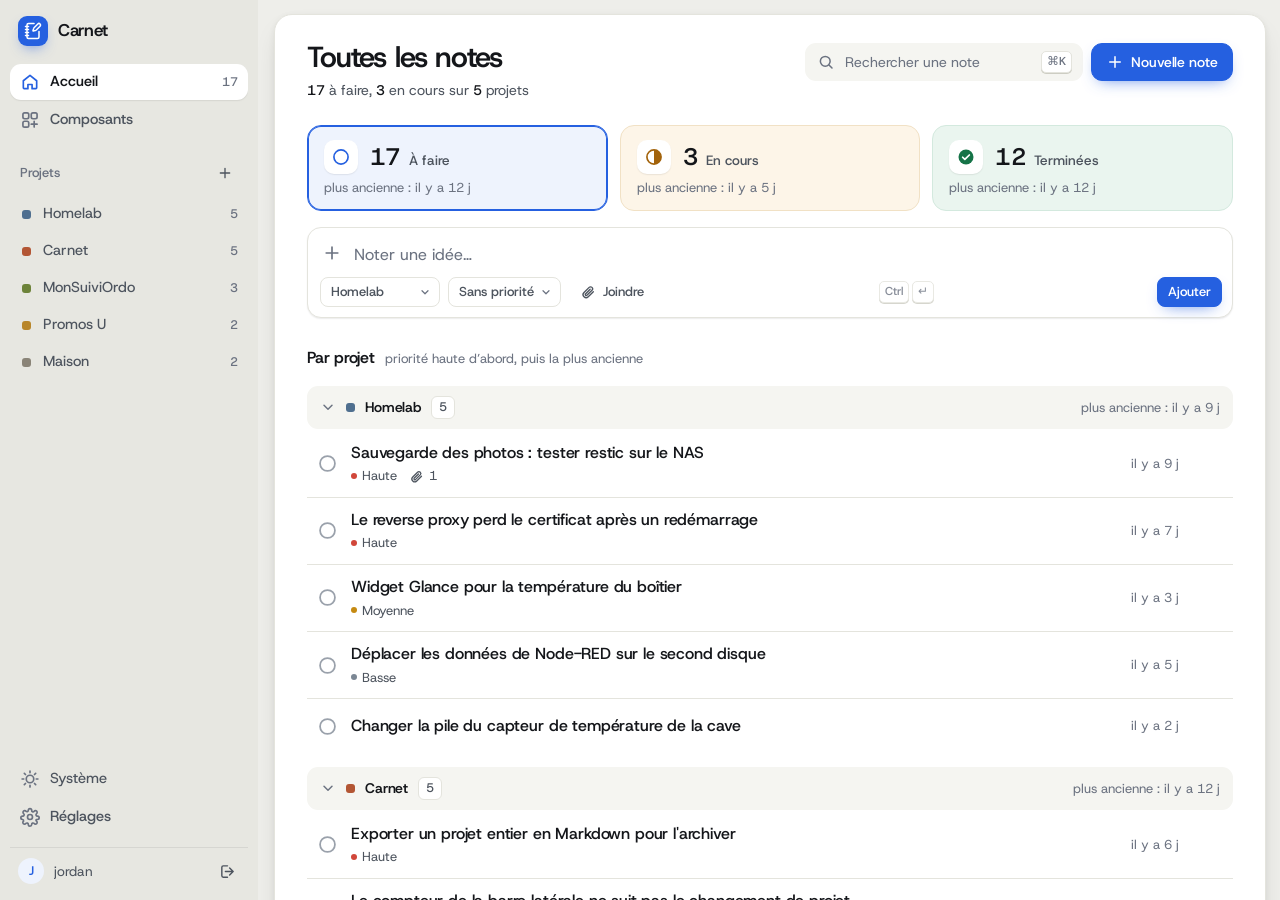
==== commit 389e62a6: "Maquette v2 : typographie Host Grotesk, fiche éditable, densité revue - police Host Grotesk auto-héb" ====
--- a/index.html
+++ b/index.html
@@ -4,6 +4,11 @@
 <meta charset="utf-8">
 <meta name="viewport" content="width=device-width, initial-scale=1">
 <title>Carnet — accueil (maquette)</title>
+<meta name="description" content="Maquette de refonte de Carnet, application de notes personnelle.">
+<meta name="page-type" content="software">
+<meta name="site-kind" content="software">
+<meta name="theme-color" content="#efefec" media="(prefers-color-scheme: light)">
+<meta name="theme-color" content="#0f1113" media="(prefers-color-scheme: dark)">
 <script>
 (() => {
   const cle = 'carnet.apparence'
@@ -17,537 +22,618 @@
   })
 })()
 </script>
-<link rel="preload" href="./polices/inter-latin-wght-normal.woff2" as="font" type="font/woff2" crossorigin>
+<link rel="preload" href="./polices/host-grotesk-latin-wght-normal.woff2" as="font" type="font/woff2" crossorigin>
 <link rel="stylesheet" href="./styles.css">
 </head>
 <body>
+<a class="saut" href="#contenu">Aller au contenu</a>
 <div class="app" id="app">
-    <nav class="rail" aria-label="Navigation secondaire">
-      <a class="rail-marque" href="index.html" aria-label="Carnet, accueil"><svg viewBox="0 0 24 24" width="19" height="19" fill="none" stroke="currentColor" stroke-width="1.75" stroke-linecap="round" stroke-linejoin="round" aria-hidden="true"><path d="M13.4 2H6a2 2 0 0 0-2 2v16a2 2 0 0 0 2 2h12a2 2 0 0 0 2-2v-7.4"/><path d="M2 6h4M2 10h4M2 14h4M2 18h4"/><path d="M21.378 5.626a1 1 0 1 0-3.004-3.004l-5.01 5.012a2 2 0 0 0-.506.854l-.837 2.87a.5.5 0 0 0 .62.62l2.87-.837a2 2 0 0 0 .854-.506z"/></svg></a>
-      <a class="rail-bouton" href="index.html" aria-label="Accueil" aria-current="page"><svg viewBox="0 0 24 24" width="16" height="16" fill="none" stroke="currentColor" stroke-width="1.5" stroke-linecap="round" stroke-linejoin="round" aria-hidden="true"><path d="M4 10.5 12 4l8 6.5V19a1 1 0 0 1-1 1h-4.5v-5h-5v5H5a1 1 0 0 1-1-1z"/></svg></a>
-      <a class="rail-bouton" href="projet.html" aria-label="Projet ouvert"><svg viewBox="0 0 24 24" width="16" height="16" fill="none" stroke="currentColor" stroke-width="1.5" stroke-linecap="round" stroke-linejoin="round" aria-hidden="true"><path d="M4 7a2 2 0 0 1 2-2h3.6l1.8 2H18a2 2 0 0 1 2 2v8a2 2 0 0 1-2 2H6a2 2 0 0 1-2-2z"/></svg></a>
-      <a class="rail-bouton" href="composants.html" aria-label="Kit de composants"><svg viewBox="0 0 24 24" width="16" height="16" fill="none" stroke="currentColor" stroke-width="1.5" stroke-linecap="round" stroke-linejoin="round" aria-hidden="true"><rect x="3.5" y="3.5" width="7" height="7" rx="1.5"/><rect x="13.5" y="3.5" width="7" height="7" rx="1.5"/><rect x="3.5" y="13.5" width="7" height="7" rx="1.5"/><path d="M17 13.5v7M13.5 17h7"/></svg></a>
-      <div class="rail-pied">
-        <button type="button" class="rail-bouton" id="apparence" aria-label="Apparence : système"><svg viewBox="0 0 24 24" width="16" height="16" fill="none" stroke="currentColor" stroke-width="1.5" stroke-linecap="round" stroke-linejoin="round" aria-hidden="true"><circle cx="12" cy="12" r="4.5"/><path d="M12 2.5v2M12 19.5v2M2.5 12h2M19.5 12h2M5.2 5.2l1.4 1.4M17.4 17.4l1.4 1.4M18.8 5.2l-1.4 1.4M6.6 17.4l-1.4 1.4"/></svg></button>
-        <a class="rail-bouton" href="#" aria-label="Réglages"><svg viewBox="0 0 24 24" width="16" height="16" fill="none" stroke="currentColor" stroke-width="1.5" stroke-linecap="round" stroke-linejoin="round" aria-hidden="true"><circle cx="12" cy="12" r="3"/><path d="M19.4 15a1.7 1.7 0 0 0 .3 1.9l.1.1a2 2 0 1 1-2.8 2.8l-.1-.1a1.7 1.7 0 0 0-2.9 1.2 2 2 0 1 1-4 0 1.7 1.7 0 0 0-2.9-1.2l-.1.1a2 2 0 1 1-2.8-2.8l.1-.1A1.7 1.7 0 0 0 3 15a2 2 0 1 1 0-4 1.7 1.7 0 0 0 1.5-2.9l-.1-.1a2 2 0 1 1 2.8-2.8l.1.1A1.7 1.7 0 0 0 10 3.9a2 2 0 1 1 4 0 1.7 1.7 0 0 0 2.9 1.4l.1-.1a2 2 0 1 1 2.8 2.8l-.1.1A1.7 1.7 0 0 0 21 11a2 2 0 1 1 0 4z"/></svg></a>
+    <aside class="cote" id="cote" aria-label="Navigation">
+      <div class="cote-tete">
+        <a class="marque" href="index.html"><span class="marque-carre"><svg class="ic " viewBox="0 0 24 24" width="18" height="18" fill="none" stroke="currentColor" stroke-width="2" stroke-linecap="round" stroke-linejoin="round" aria-hidden="true"><path d="M13.4 2H6a2 2 0 0 0-2 2v16a2 2 0 0 0 2 2h12a2 2 0 0 0 2-2v-7.4"/><path d="M2 6h4M2 10h4M2 14h4M2 18h4"/><path d="M21.4 5.6a1 1 0 1 0-3-3l-5 5a2 2 0 0 0-.5.9l-.9 2.9a.5.5 0 0 0 .6.6l2.9-.8a2 2 0 0 0 .9-.5z"/></svg></span><span class="marque-nom">Carnet</span></a>
+        <button type="button" class="bouton-icone fermer-cote" id="fermer-menu" aria-label="Fermer le menu"><svg class="ic " viewBox="0 0 24 24" width="18" height="18" fill="none" stroke="currentColor" stroke-width="2" stroke-linecap="round" stroke-linejoin="round" aria-hidden="true"><path d="M6 6l12 12M18 6L6 18"/></svg></button>
       </div>
-    </nav>
-    <aside class="side" id="side" aria-label="Navigation">
-      <div class="side-tete">
-        <p class="side-titre">Carnet</p>
-        <p class="side-sous"><span class="chiffre">17</span> notes à faire</p>
-      </div>
-      <nav class="side-nav" aria-label="Navigation principale">
-        <a class="lien" href="index.html" aria-current="page"><svg viewBox="0 0 24 24" width="16" height="16" fill="none" stroke="currentColor" stroke-width="1.5" stroke-linecap="round" stroke-linejoin="round" aria-hidden="true"><path d="M4 10.5 12 4l8 6.5V19a1 1 0 0 1-1 1h-4.5v-5h-5v5H5a1 1 0 0 1-1-1z"/></svg>Accueil</a>
-        <a class="lien" href="composants.html"><svg viewBox="0 0 24 24" width="16" height="16" fill="none" stroke="currentColor" stroke-width="1.5" stroke-linecap="round" stroke-linejoin="round" aria-hidden="true"><rect x="3.5" y="3.5" width="7" height="7" rx="1.5"/><rect x="13.5" y="3.5" width="7" height="7" rx="1.5"/><rect x="3.5" y="13.5" width="7" height="7" rx="1.5"/><path d="M17 13.5v7M13.5 17h7"/></svg>Composants</a>
-        <div class="section-titre"><span>Projets</span><button type="button" class="bouton-icone petit" aria-label="Nouveau projet"><svg viewBox="0 0 24 24" width="15" height="15" fill="none" stroke="currentColor" stroke-width="1.7" stroke-linecap="round" aria-hidden="true"><path d="M12 5v14M5 12h14"/></svg></button></div>
-        <ul class="notes" style="list-style:none;margin:0;padding:0">
-          <li><a class="lien" href="projet.html"><span class="pastille c-slate"></span><span class="coupe">Homelab</span><span class="compte">5</span></a></li>
-          <li><a class="lien" href="projet.html"><span class="pastille c-clay"></span><span class="coupe">Carnet</span><span class="compte">5</span></a></li>
-          <li><a class="lien" href="projet.html"><span class="pastille c-moss"></span><span class="coupe">MonSuiviOrdo</span><span class="compte">3</span></a></li>
-          <li><a class="lien" href="projet.html"><span class="pastille c-ochre"></span><span class="coupe">Promos U</span><span class="compte">2</span></a></li>
-          <li><a class="lien" href="projet.html"><span class="pastille c-stone"></span><span class="coupe">Maison</span><span class="compte">2</span></a></li>
+      <nav class="nav" aria-label="Navigation principale">
+        <a class="lien" href="index.html" data-nav="accueil" aria-current="page"><svg class="ic " viewBox="0 0 24 24" width="20" height="20" fill="none" stroke="currentColor" stroke-width="2" stroke-linecap="round" stroke-linejoin="round" aria-hidden="true"><path d="M4 10.5 12 4l8 6.5V19a1 1 0 0 1-1 1h-4.5v-5h-5v5H5a1 1 0 0 1-1-1z"/></svg><span class="coupe">Accueil</span><span class="lien-compte">17</span></a>
+        <a class="lien" href="composants.html" data-nav="composants"><svg class="ic " viewBox="0 0 24 24" width="20" height="20" fill="none" stroke="currentColor" stroke-width="2" stroke-linecap="round" stroke-linejoin="round" aria-hidden="true"><rect x="3.5" y="3.5" width="7" height="7" rx="2"/><rect x="13.5" y="3.5" width="7" height="7" rx="2"/><rect x="3.5" y="13.5" width="7" height="7" rx="2"/><path d="M17 13.5v7M13.5 17h7"/></svg><span class="coupe">Composants</span></a>
+        <div class="nav-titre"><span>Projets</span><button type="button" class="bouton-icone petit" aria-label="Nouveau projet"><svg class="ic " viewBox="0 0 24 24" width="16" height="16" fill="none" stroke="currentColor" stroke-width="2" stroke-linecap="round" stroke-linejoin="round" aria-hidden="true"><path d="M12 5v14M5 12h14"/></svg></button></div>
+        <ul class="projets">
+        <li><a class="lien" href="projet.html" data-projet="Homelab"><span class="pastille c-ardoise"></span><span class="coupe">Homelab</span><span class="lien-compte">5</span></a></li>
+        <li><a class="lien" href="projet.html" data-projet="Carnet"><span class="pastille c-terre"></span><span class="coupe">Carnet</span><span class="lien-compte">5</span></a></li>
+        <li><a class="lien" href="projet.html" data-projet="MonSuiviOrdo"><span class="pastille c-mousse"></span><span class="coupe">MonSuiviOrdo</span><span class="lien-compte">3</span></a></li>
+        <li><a class="lien" href="projet.html" data-projet="Promos U"><span class="pastille c-ocre"></span><span class="coupe">Promos U</span><span class="lien-compte">2</span></a></li>
+        <li><a class="lien" href="projet.html" data-projet="Maison"><span class="pastille c-pierre"></span><span class="coupe">Maison</span><span class="lien-compte">2</span></a></li>
         </ul>
       </nav>
-      <div class="side-pied">
+      <div class="cote-pied">
+        <button type="button" class="lien bouton-lien" id="apparence" aria-label="Apparence : système"><svg class="ic " viewBox="0 0 24 24" width="20" height="20" fill="none" stroke="currentColor" stroke-width="2" stroke-linecap="round" stroke-linejoin="round" aria-hidden="true"><circle cx="12" cy="12" r="4.5"/><path d="M12 2.5v2M12 19.5v2M2.5 12h2M19.5 12h2M5.2 5.2l1.4 1.4M17.4 17.4l1.4 1.4M18.8 5.2l-1.4 1.4M6.6 17.4l-1.4 1.4"/></svg><span class="coupe" id="apparence-nom">Système</span></button>
+        <a class="lien" href="#"><svg class="ic " viewBox="0 0 24 24" width="20" height="20" fill="none" stroke="currentColor" stroke-width="2" stroke-linecap="round" stroke-linejoin="round" aria-hidden="true"><circle cx="12" cy="12" r="3"/><path d="M19.4 15a1.7 1.7 0 0 0 .3 1.9l.1.1a2 2 0 1 1-2.8 2.8l-.1-.1a1.7 1.7 0 0 0-2.9 1.2 2 2 0 1 1-4 0 1.7 1.7 0 0 0-2.9-1.2l-.1.1a2 2 0 1 1-2.8-2.8l.1-.1A1.7 1.7 0 0 0 3 15a2 2 0 1 1 0-4 1.7 1.7 0 0 0 1.5-2.9l-.1-.1a2 2 0 1 1 2.8-2.8l.1.1A1.7 1.7 0 0 0 10 3.9a2 2 0 1 1 4 0 1.7 1.7 0 0 0 2.9 1.4l.1-.1a2 2 0 1 1 2.8 2.8l-.1.1A1.7 1.7 0 0 0 21 11a2 2 0 1 1 0 4z"/></svg><span class="coupe">Réglages</span></a>
         <div class="utilisateur">
           <span class="avatar" aria-hidden="true">J</span>
-          <span class="coupe">jordan</span>
-          <button type="button" class="bouton-icone petit" aria-label="Se déconnecter" style="margin-left:auto"><svg viewBox="0 0 24 24" width="16" height="16" fill="none" stroke="currentColor" stroke-width="1.5" stroke-linecap="round" stroke-linejoin="round" aria-hidden="true"><path d="M15 17l5-5-5-5M20 12H9M12 4H6a2 2 0 0 0-2 2v12a2 2 0 0 0 2 2h6"/></svg></button>
+          <span class="utilisateur-nom">jordan</span>
+          <button type="button" class="bouton-icone petit" aria-label="Se déconnecter" style="margin-left:auto"><svg class="ic " viewBox="0 0 24 24" width="17" height="17" fill="none" stroke="currentColor" stroke-width="2" stroke-linecap="round" stroke-linejoin="round" aria-hidden="true"><path d="M15 17l5-5-5-5M20 12H9M12 4H6a2 2 0 0 0-2 2v12a2 2 0 0 0 2 2h6"/></svg></button>
         </div>
       </div>
     </aside>
-    <div class="vue">
-      <div class="vue-defillement">
-        <header class="vue-tete">
-          <div>
-            <h1 class="vue-titre">Toutes les notes</h1>
-            <p class="vue-sous"><span class="chiffre">17</span> à faire, <span class="chiffre">3</span> en cours sur <span class="chiffre">5</span> projets</p>
+  <button type="button" class="voile" id="voile" aria-label="Fermer le panneau" tabindex="-1"></button>
+  <main class="zone" id="contenu">
+    <div class="feuille">
+      <header class="entete">
+        <button type="button" class="bouton-icone burger" id="ouvrir-menu" aria-label="Ouvrir les projets"><svg class="ic " viewBox="0 0 24 24" width="20" height="20" fill="none" stroke="currentColor" stroke-width="2" stroke-linecap="round" stroke-linejoin="round" aria-hidden="true"><path d="M4 7h16M4 12h16M4 17h16"/></svg></button>
+        <div class="entete-txt">
+          <h1>Toutes les notes</h1>
+          <p class="entete-sous"><span class="chiffre" data-total-ouvertes>17</span> à faire, <span class="chiffre" data-total-encours>3</span> en cours sur <span class="chiffre">5</span> projets</p>
+        </div>
+        <div class="entete-actions">
+          <label class="recherche"><svg class="ic " viewBox="0 0 24 24" width="18" height="18" fill="none" stroke="currentColor" stroke-width="2" stroke-linecap="round" stroke-linejoin="round" aria-hidden="true"><circle cx="11" cy="11" r="6.5"/><path d="M16 16l4 4"/></svg><input type="search" id="filtre" placeholder="Rechercher une note" aria-label="Rechercher une note"><kbd>⌘K</kbd></label>
+          <button type="button" class="bouton principal" id="nouvelle"><svg class="ic " viewBox="0 0 24 24" width="18" height="18" fill="none" stroke="currentColor" stroke-width="2" stroke-linecap="round" stroke-linejoin="round" aria-hidden="true"><path d="M12 5v14M5 12h14"/></svg>Nouvelle note</button>
+        </div>
+      </header>
+
+      <div class="cartes">
+          <button type="button" class="carte carte-nouvelle" data-filtre="nouvelle" aria-pressed="true">
+            <span class="carte-icone"><svg class="ic " viewBox="0 0 24 24" width="20" height="20" fill="none" stroke="currentColor" stroke-width="2" stroke-linecap="round" stroke-linejoin="round" aria-hidden="true"><circle cx="12" cy="12" r="8.5"/></svg></span>
+            <span class="carte-txt"><span class="carte-nombre">17</span><span class="carte-libelle">À faire</span></span>
+            <span class="carte-note">plus ancienne : il y a 12 j</span>
+          </button>
+          <button type="button" class="carte carte-en-cours" data-filtre="en-cours" aria-pressed="false">
+            <span class="carte-icone"><svg class="ic " viewBox="0 0 24 24" width="20" height="20" fill="none" stroke="currentColor" stroke-width="2" stroke-linecap="round" stroke-linejoin="round" aria-hidden="true"><circle cx="12" cy="12" r="8.5"/><path d="M12 3.5a8.5 8.5 0 0 1 0 17z" fill="currentColor" stroke="none"/></svg></span>
+            <span class="carte-txt"><span class="carte-nombre">3</span><span class="carte-libelle">En cours</span></span>
+            <span class="carte-note">dont 3 chez l’agent</span>
+          </button>
+          <button type="button" class="carte carte-faite" data-filtre="faite" aria-pressed="false">
+            <span class="carte-icone"><svg class="ic " viewBox="0 0 24 24" width="20" height="20" fill="none" stroke="currentColor" stroke-width="2" stroke-linecap="round" stroke-linejoin="round" aria-hidden="true"><circle cx="12" cy="12" r="9" fill="currentColor" stroke="none"/><path d="M8 12.3l2.6 2.6 5.4-5.3" stroke="var(--surface)" stroke-width="2.1"/></svg></span>
+            <span class="carte-txt"><span class="carte-nombre">12</span><span class="carte-libelle">Terminées</span></span>
+            <span class="carte-note">sur les 30 derniers jours</span>
+          </button>
+      </div>
+
+        <form class="ajout" id="ajout">
+          <div class="ajout-ligne">
+            <svg class="ic ajout-plus" viewBox="0 0 24 24" width="20" height="20" fill="none" stroke="currentColor" stroke-width="2" stroke-linecap="round" stroke-linejoin="round" aria-hidden="true"><path d="M12 5v14M5 12h14"/></svg>
+            <textarea id="note" rows="1" placeholder="Noter une idée…" aria-label="Nouvelle note"></textarea>
           </div>
-          <div class="vue-actions">
-            <button type="button" class="bouton-icone burger" id="ouvrir-menu" aria-label="Ouvrir les projets"><svg viewBox="0 0 24 24" width="18" height="18" fill="none" stroke="currentColor" stroke-width="1.6" stroke-linecap="round" aria-hidden="true"><path d="M4 7h16M4 12h16M4 17h16"/></svg></button>
-            <label class="recherche"><svg viewBox="0 0 24 24" width="15" height="15" fill="none" stroke="currentColor" stroke-width="1.6" stroke-linecap="round" aria-hidden="true"><circle cx="11" cy="11" r="6.5"/><path d="M16 16l4 4"/></svg><input type="search" placeholder="Rechercher une note" aria-label="Rechercher une note"></label>
-            <button type="button" class="bouton principal"><svg viewBox="0 0 24 24" width="15" height="15" fill="none" stroke="currentColor" stroke-width="1.7" stroke-linecap="round" aria-hidden="true"><path d="M12 5v14M5 12h14"/></svg> Nouvelle note</button>
+          <div class="ajout-barre">
+            <select class="choix" id="ajout-projet" aria-label="Projet">
+              <option>Homelab</option>
+              <option>Carnet</option>
+              <option>MonSuiviOrdo</option>
+              <option>Promos U</option>
+              <option>Maison</option>
+            </select>
+            <select class="choix" id="ajout-prio" aria-label="Priorité">
+              <option value="none">Sans priorité</option>
+              <option value="basse">Basse</option>
+              <option value="moyenne">Moyenne</option>
+              <option value="haute">Haute</option>
+            </select>
+            <button type="button" class="bouton discret petit"><svg class="ic " viewBox="0 0 24 24" width="16" height="16" fill="none" stroke="currentColor" stroke-width="2" stroke-linecap="round" stroke-linejoin="round" aria-hidden="true"><path d="M20 11.5l-7.6 7.6a4.5 4.5 0 0 1-6.4-6.4l7.7-7.6a3 3 0 0 1 4.3 4.3l-7.7 7.6a1.5 1.5 0 0 1-2.1-2.1l7-7"/></svg>Joindre</button>
+            <span class="raccourci"><kbd>Ctrl</kbd><kbd>↵</kbd></span>
+            <button type="submit" class="bouton principal petit pousse">Ajouter</button>
           </div>
-        </header>
-
-        <div class="cartes">
-        <button type="button" class="carte c-nouvelle" aria-pressed="true" data-filtre="nouvelle">
-          <span class="carte-libelle">À faire</span>
-          <span class="carte-nombre">17</span>
-          <span class="carte-note">la plus ancienne : 12 j</span>
-        </button>
-        <button type="button" class="carte c-encours" aria-pressed="false" data-filtre="en-cours">
-          <span class="carte-libelle">En cours</span>
-          <span class="carte-nombre">3</span>
-          <span class="carte-note">dont 3 chez l’agent</span>
-        </button>
-        <button type="button" class="carte c-faite" aria-pressed="false" data-filtre="faite">
-          <span class="carte-libelle">Terminées</span>
-          <span class="carte-nombre">12</span>
-          <span class="carte-note">sur les 30 derniers jours</span>
-        </button>
-        </div>
-
-      <form class="saisie" id="saisie">
-        <div class="saisie-ligne">
-          <svg viewBox="0 0 24 24" width="16" height="16" fill="none" stroke="currentColor" stroke-width="1.7" stroke-linecap="round" aria-hidden="true"><path d="M12 5v14M5 12h14"/></svg>
-          <textarea id="note" rows="1" placeholder="Noter une idée" aria-label="Nouvelle note"></textarea>
-        </div>
-        <div class="saisie-barre">
-          <select class="choix" aria-label="Projet">
-            <option>Homelab</option>
-            <option>Carnet</option>
-            <option>MonSuiviOrdo</option>
-            <option>Promos U</option>
-            <option>Maison</option>
-          </select>
-          <select class="choix" aria-label="Priorité">
-            <option>Sans priorité</option>
-            <option>Basse</option>
-            <option>Moyenne</option>
-            <option>Haute</option>
-          </select>
-          <button type="button" class="bouton discret petit"><svg viewBox="0 0 24 24" width="14" height="14" fill="none" stroke="currentColor" stroke-width="1.5" stroke-linecap="round" stroke-linejoin="round" aria-hidden="true"><path d="M20 11.5l-7.6 7.6a4.5 4.5 0 0 1-6.4-6.4l7.7-7.6a3 3 0 0 1 4.3 4.3l-7.7 7.6a1.5 1.5 0 0 1-2.1-2.1l7-7"/></svg> <span class="t-joindre">Joindre</span></button>
-          <button type="submit" class="bouton principal petit pousse">Enregistrer</button>
-        </div>
-      </form>
-
-        <section class="file" aria-labelledby="titre-file">
-          <div class="file-tete">
-            <h2 class="file-titre" id="titre-file">Par projet</h2>
-            <p class="file-tri">priorité haute d'abord, puis la plus ancienne</p>
+        </form>
+
+      <section class="file" aria-labelledby="titre-file">
+        <div class="file-tete">
+          <h2 class="file-titre" id="titre-file">Par projet</h2>
+          <p class="file-tri">priorité haute d’abord, puis la plus ancienne</p>
+        </div>
+        <div class="notes-liste" data-vue="nouvelle">
+        <section class="groupe" data-cle="Homelab" data-statut="nouvelle">
+          <button type="button" class="groupe-tete" aria-expanded="true">
+            <svg class="ic chevron" viewBox="0 0 24 24" width="16" height="16" fill="none" stroke="currentColor" stroke-width="2" stroke-linecap="round" stroke-linejoin="round" aria-hidden="true"><path d="M6 9.5l6 6 6-6" stroke-width="2.2"/></svg>
+            <span class="pastille c-ardoise"></span>
+            <span class="groupe-nom">Homelab</span>
+            <span class="groupe-compte">5</span>
+            <span class="groupe-age">plus ancienne : il y a 9 j</span>
+          </button>
+          <ul class="notes">
+            <li class="note" data-cle="n1" data-avec-projet="0" data-statut="nouvelle" data-titre="Sauvegarde des photos : tester restic sur le NAS" data-projet="Homelab" data-couleur="c-ardoise" data-prio="haute" data-jours="9" data-piece="1" data-envoyee="" data-corps="Le rsync nocturne passe, mais je n'ai pas de version antérieure.
+Tester restic en local sur un dossier de 20 Go avant de le mettre sur le NAS, puis vérifier une restauration complète (pas juste un `check`).">
+              <button type="button" class="etat etat-nouvelle" aria-label="Changer l’état de « Sauvegarde des photos : tester restic sur le NAS »" aria-pressed="false"><svg class="ic " viewBox="0 0 24 24" width="21" height="21" fill="none" stroke="currentColor" stroke-width="2" stroke-linecap="round" stroke-linejoin="round" aria-hidden="true"><circle cx="12" cy="12" r="8.5"/></svg></button>
+              <a class="note-lien" href="#fiche">
+                <span class="note-titre">Sauvegarde des photos : tester restic sur le NAS</span>
+                <span class="note-meta"><span class="meta-prio prio-haute"><span class="point"></span>Haute</span><span class="meta-piece"><svg class="ic " viewBox="0 0 24 24" width="15" height="15" fill="none" stroke="currentColor" stroke-width="2" stroke-linecap="round" stroke-linejoin="round" aria-hidden="true"><path d="M20 11.5l-7.6 7.6a4.5 4.5 0 0 1-6.4-6.4l7.7-7.6a3 3 0 0 1 4.3 4.3l-7.7 7.6a1.5 1.5 0 0 1-2.1-2.1l7-7"/></svg>1</span></span>
+              </a>
+              <span class="note-age">il y a 9 j</span>
+              <button type="button" class="envoyer" aria-label="Envoyer « Sauvegarde des photos : tester restic sur le NAS » à l’agent" title="Envoyer à l’agent"><svg class="ic " viewBox="0 0 24 24" width="18" height="18" fill="none" stroke="currentColor" stroke-width="2" stroke-linecap="round" stroke-linejoin="round" aria-hidden="true"><path d="M4.5 12 20 4.5 15.5 20 12 13.5z"/></svg></button>
+            </li>
+            <li class="note" data-cle="n2" data-avec-projet="0" data-statut="nouvelle" data-titre="Le reverse proxy perd le certificat après un redémarrage" data-projet="Homelab" data-couleur="c-ardoise" data-prio="haute" data-jours="7" data-piece="0" data-envoyee="" data-corps="Après chaque redémarrage du conteneur Caddy, le certificat du domaine maison repart en auto-signé.
+Le volume est bien monté, mais l'ACME semble réessayer avant que le DNS soit prêt. Ajouter une temporisation ou un healthcheck avant le renouvellement.">
+              <button type="button" class="etat etat-nouvelle" aria-label="Changer l’état de « Le reverse proxy perd le certificat après un redémarrage »" aria-pressed="false"><svg class="ic " viewBox="0 0 24 24" width="21" height="21" fill="none" stroke="currentColor" stroke-width="2" stroke-linecap="round" stroke-linejoin="round" aria-hidden="true"><circle cx="12" cy="12" r="8.5"/></svg></button>
+              <a class="note-lien" href="#fiche">
+                <span class="note-titre">Le reverse proxy perd le certificat après un redémarrage</span>
+                <span class="note-meta"><span class="meta-prio prio-haute"><span class="point"></span>Haute</span></span>
+              </a>
+              <span class="note-age">il y a 7 j</span>
+              <button type="button" class="envoyer" aria-label="Envoyer « Le reverse proxy perd le certificat après un redémarrage » à l’agent" title="Envoyer à l’agent"><svg class="ic " viewBox="0 0 24 24" width="18" height="18" fill="none" stroke="currentColor" stroke-width="2" stroke-linecap="round" stroke-linejoin="round" aria-hidden="true"><path d="M4.5 12 20 4.5 15.5 20 12 13.5z"/></svg></button>
+            </li>
+            <li class="note" data-cle="n3" data-avec-projet="0" data-statut="nouvelle" data-titre="Widget Glance pour la température du boîtier" data-projet="Homelab" data-couleur="c-ardoise" data-prio="moyenne" data-jours="3" data-piece="0" data-envoyee="" data-corps="Deux sondes (CPU, boîtier). Un widget custom-api avec un graphe sur 24 h suffirait.">
+              <button type="button" class="etat etat-nouvelle" aria-label="Changer l’état de « Widget Glance pour la température du boîtier »" aria-pressed="false"><svg class="ic " viewBox="0 0 24 24" width="21" height="21" fill="none" stroke="currentColor" stroke-width="2" stroke-linecap="round" stroke-linejoin="round" aria-hidden="true"><circle cx="12" cy="12" r="8.5"/></svg></button>
+              <a class="note-lien" href="#fiche">
+                <span class="note-titre">Widget Glance pour la température du boîtier</span>
+                <span class="note-meta"><span class="meta-prio prio-moyenne"><span class="point"></span>Moyenne</span></span>
+              </a>
+              <span class="note-age">il y a 3 j</span>
+              <button type="button" class="envoyer" aria-label="Envoyer « Widget Glance pour la température du boîtier » à l’agent" title="Envoyer à l’agent"><svg class="ic " viewBox="0 0 24 24" width="18" height="18" fill="none" stroke="currentColor" stroke-width="2" stroke-linecap="round" stroke-linejoin="round" aria-hidden="true"><path d="M4.5 12 20 4.5 15.5 20 12 13.5z"/></svg></button>
+            </li>
+            <li class="note" data-cle="n4" data-avec-projet="0" data-statut="nouvelle" data-titre="Déplacer les données de Node-RED sur le second disque" data-projet="Homelab" data-couleur="c-ardoise" data-prio="basse" data-jours="5" data-piece="0" data-envoyee="" data-corps="Le volume de données est encore sur le SSD système. Le déplacer et mettre à jour le compose.">
+              <button type="button" class="etat etat-nouvelle" aria-label="Changer l’état de « Déplacer les données de Node-RED sur le second disque »" aria-pressed="false"><svg class="ic " viewBox="0 0 24 24" width="21" height="21" fill="none" stroke="currentColor" stroke-width="2" stroke-linecap="round" stroke-linejoin="round" aria-hidden="true"><circle cx="12" cy="12" r="8.5"/></svg></button>
+              <a class="note-lien" href="#fiche">
+                <span class="note-titre">Déplacer les données de Node-RED sur le second disque</span>
+                <span class="note-meta"><span class="meta-prio prio-basse"><span class="point"></span>Basse</span></span>
+              </a>
+              <span class="note-age">il y a 5 j</span>
+              <button type="button" class="envoyer" aria-label="Envoyer « Déplacer les données de Node-RED sur le second disque » à l’agent" title="Envoyer à l’agent"><svg class="ic " viewBox="0 0 24 24" width="18" height="18" fill="none" stroke="currentColor" stroke-width="2" stroke-linecap="round" stroke-linejoin="round" aria-hidden="true"><path d="M4.5 12 20 4.5 15.5 20 12 13.5z"/></svg></button>
+            </li>
+            <li class="note" data-cle="n5" data-avec-projet="0" data-statut="nouvelle" data-titre="Changer la pile du capteur de température de la cave" data-projet="Homelab" data-couleur="c-ardoise" data-prio="none" data-jours="2" data-piece="0" data-envoyee="" data-corps="La sonde ne remonte plus depuis une semaine. Pile CR2032 à changer, puis réappairer.">
+              <button type="button" class="etat etat-nouvelle" aria-label="Changer l’état de « Changer la pile du capteur de température de la cave »" aria-pressed="false"><svg class="ic " viewBox="0 0 24 24" width="21" height="21" fill="none" stroke="currentColor" stroke-width="2" stroke-linecap="round" stroke-linejoin="round" aria-hidden="true"><circle cx="12" cy="12" r="8.5"/></svg></button>
+              <a class="note-lien" href="#fiche">
+                <span class="note-titre">Changer la pile du capteur de température de la cave</span>
+                <span class="note-meta"></span>
+              </a>
+              <span class="note-age">il y a 2 j</span>
+              <button type="button" class="envoyer" aria-label="Envoyer « Changer la pile du capteur de température de la cave » à l’agent" title="Envoyer à l’agent"><svg class="ic " viewBox="0 0 24 24" width="18" height="18" fill="none" stroke="currentColor" stroke-width="2" stroke-linecap="round" stroke-linejoin="round" aria-hidden="true"><path d="M4.5 12 20 4.5 15.5 20 12 13.5z"/></svg></button>
+            </li>
+          </ul>
+        </section>
+        <section class="groupe" data-cle="Carnet" data-statut="nouvelle">
+          <button type="button" class="groupe-tete" aria-expanded="true">
+            <svg class="ic chevron" viewBox="0 0 24 24" width="16" height="16" fill="none" stroke="currentColor" stroke-width="2" stroke-linecap="round" stroke-linejoin="round" aria-hidden="true"><path d="M6 9.5l6 6 6-6" stroke-width="2.2"/></svg>
+            <span class="pastille c-terre"></span>
+            <span class="groupe-nom">Carnet</span>
+            <span class="groupe-compte">5</span>
+            <span class="groupe-age">plus ancienne : il y a 12 j</span>
+          </button>
+          <ul class="notes">
+            <li class="note" data-cle="n6" data-avec-projet="0" data-statut="nouvelle" data-titre="Exporter un projet entier en Markdown pour l'archiver" data-projet="Carnet" data-couleur="c-terre" data-prio="haute" data-jours="6" data-piece="0" data-envoyee="" data-corps="Un fichier par note, plus un index. Le faire depuis la page projet, en zip.">
+              <button type="button" class="etat etat-nouvelle" aria-label="Changer l’état de « Exporter un projet entier en Markdown pour l'archiver »" aria-pressed="false"><svg class="ic " viewBox="0 0 24 24" width="21" height="21" fill="none" stroke="currentColor" stroke-width="2" stroke-linecap="round" stroke-linejoin="round" aria-hidden="true"><circle cx="12" cy="12" r="8.5"/></svg></button>
+              <a class="note-lien" href="#fiche">
+                <span class="note-titre">Exporter un projet entier en Markdown pour l'archiver</span>
+                <span class="note-meta"><span class="meta-prio prio-haute"><span class="point"></span>Haute</span></span>
+              </a>
+              <span class="note-age">il y a 6 j</span>
+              <button type="button" class="envoyer" aria-label="Envoyer « Exporter un projet entier en Markdown pour l'archiver » à l’agent" title="Envoyer à l’agent"><svg class="ic " viewBox="0 0 24 24" width="18" height="18" fill="none" stroke="currentColor" stroke-width="2" stroke-linecap="round" stroke-linejoin="round" aria-hidden="true"><path d="M4.5 12 20 4.5 15.5 20 12 13.5z"/></svg></button>
+            </li>
+            <li class="note" data-cle="n7" data-avec-projet="0" data-statut="nouvelle" data-titre="Le compteur de la barre latérale ne suit pas le changement de projet" data-projet="Carnet" data-couleur="c-terre" data-prio="moyenne" data-jours="4" data-piece="0" data-envoyee="4" data-corps="Quand on passe d'un projet à l'autre, le compteur reste sur la valeur précédente jusqu'au rechargement.">
+              <button type="button" class="etat etat-nouvelle" aria-label="Changer l’état de « Le compteur de la barre latérale ne suit pas le changement de projet »" aria-pressed="false"><svg class="ic " viewBox="0 0 24 24" width="21" height="21" fill="none" stroke="currentColor" stroke-width="2" stroke-linecap="round" stroke-linejoin="round" aria-hidden="true"><circle cx="12" cy="12" r="8.5"/></svg></button>
+              <a class="note-lien" href="#fiche">
+                <span class="note-titre">Le compteur de la barre latérale ne suit pas le changement de projet</span>
+                <span class="note-meta"><span class="meta-prio prio-moyenne"><span class="point"></span>Moyenne</span><span class="meta-agent"><svg class="ic " viewBox="0 0 24 24" width="15" height="15" fill="none" stroke="currentColor" stroke-width="2" stroke-linecap="round" stroke-linejoin="round" aria-hidden="true"><rect x="4" y="8" width="16" height="11" rx="3"/><path d="M12 8V5M9 13.5h6"/></svg>Chez l’agent</span></span>
+              </a>
+              <span class="note-age">il y a 4 j</span>
+              <button type="button" class="envoyer" aria-label="Envoyer « Le compteur de la barre latérale ne suit pas le changement de projet » à l’agent" title="Envoyer à l’agent"><svg class="ic " viewBox="0 0 24 24" width="18" height="18" fill="none" stroke="currentColor" stroke-width="2" stroke-linecap="round" stroke-linejoin="round" aria-hidden="true"><path d="M4.5 12 20 4.5 15.5 20 12 13.5z"/></svg></button>
+            </li>
+            <li class="note" data-cle="n8" data-avec-projet="0" data-statut="nouvelle" data-titre="Chercher dans le texte des pièces jointes" data-projet="Carnet" data-couleur="c-terre" data-prio="basse" data-jours="5" data-piece="0" data-envoyee="" data-corps="Utile pour les captures d'écran, mais il faudrait de l'OCR côté serveur. À voir plus tard.">
+              <button type="button" class="etat etat-nouvelle" aria-label="Changer l’état de « Chercher dans le texte des pièces jointes »" aria-pressed="false"><svg class="ic " viewBox="0 0 24 24" width="21" height="21" fill="none" stroke="currentColor" stroke-width="2" stroke-linecap="round" stroke-linejoin="round" aria-hidden="true"><circle cx="12" cy="12" r="8.5"/></svg></button>
+              <a class="note-lien" href="#fiche">
+                <span class="note-titre">Chercher dans le texte des pièces jointes</span>
+                <span class="note-meta"><span class="meta-prio prio-basse"><span class="point"></span>Basse</span></span>
+              </a>
+              <span class="note-age">il y a 5 j</span>
+              <button type="button" class="envoyer" aria-label="Envoyer « Chercher dans le texte des pièces jointes » à l’agent" title="Envoyer à l’agent"><svg class="ic " viewBox="0 0 24 24" width="18" height="18" fill="none" stroke="currentColor" stroke-width="2" stroke-linecap="round" stroke-linejoin="round" aria-hidden="true"><path d="M4.5 12 20 4.5 15.5 20 12 13.5z"/></svg></button>
+            </li>
+            <li class="note" data-cle="n9" data-avec-projet="0" data-statut="nouvelle" data-titre="Trier les projets par activité récente" data-projet="Carnet" data-couleur="c-terre" data-prio="none" data-jours="1" data-piece="0" data-envoyee="" data-corps="Le tri actuel est alphabétique. Le tri par activité serait plus utile sur l'accueil.">
+              <button type="button" class="etat etat-nouvelle" aria-label="Changer l’état de « Trier les projets par activité récente »" aria-pressed="false"><svg class="ic " viewBox="0 0 24 24" width="21" height="21" fill="none" stroke="currentColor" stroke-width="2" stroke-linecap="round" stroke-linejoin="round" aria-hidden="true"><circle cx="12" cy="12" r="8.5"/></svg></button>
+              <a class="note-lien" href="#fiche">
+                <span class="note-titre">Trier les projets par activité récente</span>
+                <span class="note-meta"></span>
+              </a>
+              <span class="note-age">hier</span>
+              <button type="button" class="envoyer" aria-label="Envoyer « Trier les projets par activité récente » à l’agent" title="Envoyer à l’agent"><svg class="ic " viewBox="0 0 24 24" width="18" height="18" fill="none" stroke="currentColor" stroke-width="2" stroke-linecap="round" stroke-linejoin="round" aria-hidden="true"><path d="M4.5 12 20 4.5 15.5 20 12 13.5z"/></svg></button>
+            </li>
+            <li class="note" data-cle="n10" data-avec-projet="0" data-statut="nouvelle" data-titre="Sauvegarde du carnet : export automatique hebdomadaire" data-projet="Carnet" data-couleur="c-terre" data-prio="moyenne" data-jours="12" data-piece="2" data-envoyee="" data-corps="Un dump SQLite daté, gardé quatre semaines, déposé dans le dossier de sauvegarde du NAS.">
+              <button type="button" class="etat etat-nouvelle" aria-label="Changer l’état de « Sauvegarde du carnet : export automatique hebdomadaire »" aria-pressed="false"><svg class="ic " viewBox="0 0 24 24" width="21" height="21" fill="none" stroke="currentColor" stroke-width="2" stroke-linecap="round" stroke-linejoin="round" aria-hidden="true"><circle cx="12" cy="12" r="8.5"/></svg></button>
+              <a class="note-lien" href="#fiche">
+                <span class="note-titre">Sauvegarde du carnet : export automatique hebdomadaire</span>
+                <span class="note-meta"><span class="meta-prio prio-moyenne"><span class="point"></span>Moyenne</span><span class="meta-piece"><svg class="ic " viewBox="0 0 24 24" width="15" height="15" fill="none" stroke="currentColor" stroke-width="2" stroke-linecap="round" stroke-linejoin="round" aria-hidden="true"><path d="M20 11.5l-7.6 7.6a4.5 4.5 0 0 1-6.4-6.4l7.7-7.6a3 3 0 0 1 4.3 4.3l-7.7 7.6a1.5 1.5 0 0 1-2.1-2.1l7-7"/></svg>2</span></span>
+              </a>
+              <span class="note-age">il y a 12 j</span>
+              <button type="button" class="envoyer" aria-label="Envoyer « Sauvegarde du carnet : export automatique hebdomadaire » à l’agent" title="Envoyer à l’agent"><svg class="ic " viewBox="0 0 24 24" width="18" height="18" fill="none" stroke="currentColor" stroke-width="2" stroke-linecap="round" stroke-linejoin="round" aria-hidden="true"><path d="M4.5 12 20 4.5 15.5 20 12 13.5z"/></svg></button>
+            </li>
+          </ul>
+        </section>
+        <section class="groupe" data-cle="MonSuiviOrdo" data-statut="nouvelle">
+          <button type="button" class="groupe-tete" aria-expanded="true">
+            <svg class="ic chevron" viewBox="0 0 24 24" width="16" height="16" fill="none" stroke="currentColor" stroke-width="2" stroke-linecap="round" stroke-linejoin="round" aria-hidden="true"><path d="M6 9.5l6 6 6-6" stroke-width="2.2"/></svg>
+            <span class="pastille c-mousse"></span>
+            <span class="groupe-nom">MonSuiviOrdo</span>
+            <span class="groupe-compte">3</span>
+            <span class="groupe-age">plus ancienne : il y a 6 j</span>
+          </button>
+          <ul class="notes">
+            <li class="note" data-cle="n11" data-avec-projet="0" data-statut="nouvelle" data-titre="La date de fin ne se recale pas quand la posologie change" data-projet="MonSuiviOrdo" data-couleur="c-mousse" data-prio="moyenne" data-jours="4" data-piece="1" data-envoyee="" data-corps="Changer la posologie ne recalcule pas la date de fin estimée.">
+              <button type="button" class="etat etat-nouvelle" aria-label="Changer l’état de « La date de fin ne se recale pas quand la posologie change »" aria-pressed="false"><svg class="ic " viewBox="0 0 24 24" width="21" height="21" fill="none" stroke="currentColor" stroke-width="2" stroke-linecap="round" stroke-linejoin="round" aria-hidden="true"><circle cx="12" cy="12" r="8.5"/></svg></button>
+              <a class="note-lien" href="#fiche">
+                <span class="note-titre">La date de fin ne se recale pas quand la posologie change</span>
+                <span class="note-meta"><span class="meta-prio prio-moyenne"><span class="point"></span>Moyenne</span><span class="meta-piece"><svg class="ic " viewBox="0 0 24 24" width="15" height="15" fill="none" stroke="currentColor" stroke-width="2" stroke-linecap="round" stroke-linejoin="round" aria-hidden="true"><path d="M20 11.5l-7.6 7.6a4.5 4.5 0 0 1-6.4-6.4l7.7-7.6a3 3 0 0 1 4.3 4.3l-7.7 7.6a1.5 1.5 0 0 1-2.1-2.1l7-7"/></svg>1</span></span>
+              </a>
+              <span class="note-age">il y a 4 j</span>
+              <button type="button" class="envoyer" aria-label="Envoyer « La date de fin ne se recale pas quand la posologie change » à l’agent" title="Envoyer à l’agent"><svg class="ic " viewBox="0 0 24 24" width="18" height="18" fill="none" stroke="currentColor" stroke-width="2" stroke-linecap="round" stroke-linejoin="round" aria-hidden="true"><path d="M4.5 12 20 4.5 15.5 20 12 13.5z"/></svg></button>
+            </li>
+            <li class="note" data-cle="n12" data-avec-projet="0" data-statut="nouvelle" data-titre="Le compteur de jours restants passe à zéro après minuit" data-projet="MonSuiviOrdo" data-couleur="c-mousse" data-prio="basse" data-jours="3" data-piece="0" data-envoyee="" data-corps="Le calcul se fait au chargement de la page : passé minuit, l'écart devient négatif.">
+              <button type="button" class="etat etat-nouvelle" aria-label="Changer l’état de « Le compteur de jours restants passe à zéro après minuit »" aria-pressed="false"><svg class="ic " viewBox="0 0 24 24" width="21" height="21" fill="none" stroke="currentColor" stroke-width="2" stroke-linecap="round" stroke-linejoin="round" aria-hidden="true"><circle cx="12" cy="12" r="8.5"/></svg></button>
+              <a class="note-lien" href="#fiche">
+                <span class="note-titre">Le compteur de jours restants passe à zéro après minuit</span>
+                <span class="note-meta"><span class="meta-prio prio-basse"><span class="point"></span>Basse</span></span>
+              </a>
+              <span class="note-age">il y a 3 j</span>
+              <button type="button" class="envoyer" aria-label="Envoyer « Le compteur de jours restants passe à zéro après minuit » à l’agent" title="Envoyer à l’agent"><svg class="ic " viewBox="0 0 24 24" width="18" height="18" fill="none" stroke="currentColor" stroke-width="2" stroke-linecap="round" stroke-linejoin="round" aria-hidden="true"><path d="M4.5 12 20 4.5 15.5 20 12 13.5z"/></svg></button>
+            </li>
+            <li class="note" data-cle="n13" data-avec-projet="0" data-statut="nouvelle" data-titre="Exporter l'ordonnance en PDF pour le pharmacien" data-projet="MonSuiviOrdo" data-couleur="c-mousse" data-prio="none" data-jours="6" data-piece="0" data-envoyee="" data-corps="Une page A4, une ordonnance par médicament, avec le nom et la posologie en gros.">
+              <button type="button" class="etat etat-nouvelle" aria-label="Changer l’état de « Exporter l'ordonnance en PDF pour le pharmacien »" aria-pressed="false"><svg class="ic " viewBox="0 0 24 24" width="21" height="21" fill="none" stroke="currentColor" stroke-width="2" stroke-linecap="round" stroke-linejoin="round" aria-hidden="true"><circle cx="12" cy="12" r="8.5"/></svg></button>
+              <a class="note-lien" href="#fiche">
+                <span class="note-titre">Exporter l'ordonnance en PDF pour le pharmacien</span>
+                <span class="note-meta"></span>
+              </a>
+              <span class="note-age">il y a 6 j</span>
+              <button type="button" class="envoyer" aria-label="Envoyer « Exporter l'ordonnance en PDF pour le pharmacien » à l’agent" title="Envoyer à l’agent"><svg class="ic " viewBox="0 0 24 24" width="18" height="18" fill="none" stroke="currentColor" stroke-width="2" stroke-linecap="round" stroke-linejoin="round" aria-hidden="true"><path d="M4.5 12 20 4.5 15.5 20 12 13.5z"/></svg></button>
+            </li>
+          </ul>
+        </section>
+        <section class="groupe" data-cle="Promos U" data-statut="nouvelle">
+          <button type="button" class="groupe-tete" aria-expanded="true">
+            <svg class="ic chevron" viewBox="0 0 24 24" width="16" height="16" fill="none" stroke="currentColor" stroke-width="2" stroke-linecap="round" stroke-linejoin="round" aria-hidden="true"><path d="M6 9.5l6 6 6-6" stroke-width="2.2"/></svg>
+            <span class="pastille c-ocre"></span>
+            <span class="groupe-nom">Promos U</span>
+            <span class="groupe-compte">2</span>
+            <span class="groupe-age">plus ancienne : il y a 4 j</span>
+          </button>
+          <ul class="notes">
+            <li class="note" data-cle="n14" data-avec-projet="0" data-statut="nouvelle" data-titre="Garder le magasin choisi d'une visite à l'autre" data-projet="Promos U" data-couleur="c-ocre" data-prio="basse" data-jours="2" data-piece="0" data-envoyee="" data-corps="Le magasin retombe sur le premier de la liste à chaque ouverture.">
+              <button type="button" class="etat etat-nouvelle" aria-label="Changer l’état de « Garder le magasin choisi d'une visite à l'autre »" aria-pressed="false"><svg class="ic " viewBox="0 0 24 24" width="21" height="21" fill="none" stroke="currentColor" stroke-width="2" stroke-linecap="round" stroke-linejoin="round" aria-hidden="true"><circle cx="12" cy="12" r="8.5"/></svg></button>
+              <a class="note-lien" href="#fiche">
+                <span class="note-titre">Garder le magasin choisi d'une visite à l'autre</span>
+                <span class="note-meta"><span class="meta-prio prio-basse"><span class="point"></span>Basse</span></span>
+              </a>
+              <span class="note-age">il y a 2 j</span>
+              <button type="button" class="envoyer" aria-label="Envoyer « Garder le magasin choisi d'une visite à l'autre » à l’agent" title="Envoyer à l’agent"><svg class="ic " viewBox="0 0 24 24" width="18" height="18" fill="none" stroke="currentColor" stroke-width="2" stroke-linecap="round" stroke-linejoin="round" aria-hidden="true"><path d="M4.5 12 20 4.5 15.5 20 12 13.5z"/></svg></button>
+            </li>
+            <li class="note" data-cle="n15" data-avec-projet="0" data-statut="nouvelle" data-titre="Comparer deux magasins du même secteur" data-projet="Promos U" data-couleur="c-ocre" data-prio="none" data-jours="4" data-piece="0" data-envoyee="" data-corps="Sur une même offre, deux magasins à moins de 20 km : quel prix local s'applique ?">
+              <button type="button" class="etat etat-nouvelle" aria-label="Changer l’état de « Comparer deux magasins du même secteur »" aria-pressed="false"><svg class="ic " viewBox="0 0 24 24" width="21" height="21" fill="none" stroke="currentColor" stroke-width="2" stroke-linecap="round" stroke-linejoin="round" aria-hidden="true"><circle cx="12" cy="12" r="8.5"/></svg></button>
+              <a class="note-lien" href="#fiche">
+                <span class="note-titre">Comparer deux magasins du même secteur</span>
+                <span class="note-meta"></span>
+              </a>
+              <span class="note-age">il y a 4 j</span>
+              <button type="button" class="envoyer" aria-label="Envoyer « Comparer deux magasins du même secteur » à l’agent" title="Envoyer à l’agent"><svg class="ic " viewBox="0 0 24 24" width="18" height="18" fill="none" stroke="currentColor" stroke-width="2" stroke-linecap="round" stroke-linejoin="round" aria-hidden="true"><path d="M4.5 12 20 4.5 15.5 20 12 13.5z"/></svg></button>
+            </li>
+          </ul>
+        </section>
+        <section class="groupe" data-cle="Maison" data-statut="nouvelle">
+          <button type="button" class="groupe-tete" aria-expanded="true">
+            <svg class="ic chevron" viewBox="0 0 24 24" width="16" height="16" fill="none" stroke="currentColor" stroke-width="2" stroke-linecap="round" stroke-linejoin="round" aria-hidden="true"><path d="M6 9.5l6 6 6-6" stroke-width="2.2"/></svg>
+            <span class="pastille c-pierre"></span>
+            <span class="groupe-nom">Maison</span>
+            <span class="groupe-compte">2</span>
+            <span class="groupe-age">plus ancienne : il y a 8 j</span>
+          </button>
+          <ul class="notes">
+            <li class="note" data-cle="n16" data-avec-projet="0" data-statut="nouvelle" data-titre="Faire le devis pour la porte du garage" data-projet="Maison" data-couleur="c-pierre" data-prio="basse" data-jours="8" data-piece="0" data-envoyee="" data-corps="Trois devis demandés, deux reçus. Il manque celui du menuisier de Metz.">
+              <button type="button" class="etat etat-nouvelle" aria-label="Changer l’état de « Faire le devis pour la porte du garage »" aria-pressed="false"><svg class="ic " viewBox="0 0 24 24" width="21" height="21" fill="none" stroke="currentColor" stroke-width="2" stroke-linecap="round" stroke-linejoin="round" aria-hidden="true"><circle cx="12" cy="12" r="8.5"/></svg></button>
+              <a class="note-lien" href="#fiche">
+                <span class="note-titre">Faire le devis pour la porte du garage</span>
+                <span class="note-meta"><span class="meta-prio prio-basse"><span class="point"></span>Basse</span></span>
+              </a>
+              <span class="note-age">il y a 8 j</span>
+              <button type="button" class="envoyer" aria-label="Envoyer « Faire le devis pour la porte du garage » à l’agent" title="Envoyer à l’agent"><svg class="ic " viewBox="0 0 24 24" width="18" height="18" fill="none" stroke="currentColor" stroke-width="2" stroke-linecap="round" stroke-linejoin="round" aria-hidden="true"><path d="M4.5 12 20 4.5 15.5 20 12 13.5z"/></svg></button>
+            </li>
+            <li class="note" data-cle="n17" data-avec-projet="0" data-statut="nouvelle" data-titre="Changer le joint du robinet de la cuisine" data-projet="Maison" data-couleur="c-pierre" data-prio="none" data-jours="1" data-piece="0" data-envoyee="" data-corps="Le joint fuit légèrement. Réf à retrouver, clé de 17.">
+              <button type="button" class="etat etat-nouvelle" aria-label="Changer l’état de « Changer le joint du robinet de la cuisine »" aria-pressed="false"><svg class="ic " viewBox="0 0 24 24" width="21" height="21" fill="none" stroke="currentColor" stroke-width="2" stroke-linecap="round" stroke-linejoin="round" aria-hidden="true"><circle cx="12" cy="12" r="8.5"/></svg></button>
+              <a class="note-lien" href="#fiche">
+                <span class="note-titre">Changer le joint du robinet de la cuisine</span>
+                <span class="note-meta"></span>
+              </a>
+              <span class="note-age">hier</span>
+              <button type="button" class="envoyer" aria-label="Envoyer « Changer le joint du robinet de la cuisine » à l’agent" title="Envoyer à l’agent"><svg class="ic " viewBox="0 0 24 24" width="18" height="18" fill="none" stroke="currentColor" stroke-width="2" stroke-linecap="round" stroke-linejoin="round" aria-hidden="true"><path d="M4.5 12 20 4.5 15.5 20 12 13.5z"/></svg></button>
+            </li>
+          </ul>
+        </section>
+        </div>
+        <div class="notes-liste" data-vue="en-cours" hidden>
+        <section class="groupe" data-cle="Homelab" data-statut="en-cours">
+          <button type="button" class="groupe-tete" aria-expanded="true">
+            <svg class="ic chevron" viewBox="0 0 24 24" width="16" height="16" fill="none" stroke="currentColor" stroke-width="2" stroke-linecap="round" stroke-linejoin="round" aria-hidden="true"><path d="M6 9.5l6 6 6-6" stroke-width="2.2"/></svg>
+            <span class="pastille c-ardoise"></span>
+            <span class="groupe-nom">Homelab</span>
+            <span class="groupe-compte">1</span>
+            <span class="groupe-age">plus ancienne : il y a 5 j</span>
+          </button>
+          <ul class="notes">
+            <li class="note" data-cle="n18" data-avec-projet="0" data-statut="en-cours" data-titre="Jellyfin 12 : les widgets demandent la nouvelle authentification" data-projet="Homelab" data-couleur="c-ardoise" data-prio="haute" data-jours="5" data-piece="0" data-envoyee="4" data-corps="Le serveur est passé en 12.x, les widgets Glance renvoient 401.
+Nouvelle authentification par clé d'API à poser dans les variables d'environnement du widget.">
+              <button type="button" class="etat etat-en-cours" aria-label="Changer l’état de « Jellyfin 12 : les widgets demandent la nouvelle authentification »" aria-pressed="false"><svg class="ic " viewBox="0 0 24 24" width="21" height="21" fill="none" stroke="currentColor" stroke-width="2" stroke-linecap="round" stroke-linejoin="round" aria-hidden="true"><circle cx="12" cy="12" r="8.5"/><path d="M12 3.5a8.5 8.5 0 0 1 0 17z" fill="currentColor" stroke="none"/></svg></button>
+              <a class="note-lien" href="#fiche">
+                <span class="note-titre">Jellyfin 12 : les widgets demandent la nouvelle authentification</span>
+                <span class="note-meta"><span class="meta-prio prio-haute"><span class="point"></span>Haute</span><span class="meta-agent"><svg class="ic " viewBox="0 0 24 24" width="15" height="15" fill="none" stroke="currentColor" stroke-width="2" stroke-linecap="round" stroke-linejoin="round" aria-hidden="true"><rect x="4" y="8" width="16" height="11" rx="3"/><path d="M12 8V5M9 13.5h6"/></svg>Chez l’agent</span></span>
+              </a>
+              <span class="note-age">il y a 5 j</span>
+              <button type="button" class="envoyer" aria-label="Envoyer « Jellyfin 12 : les widgets demandent la nouvelle authentification » à l’agent" title="Envoyer à l’agent"><svg class="ic " viewBox="0 0 24 24" width="18" height="18" fill="none" stroke="currentColor" stroke-width="2" stroke-linecap="round" stroke-linejoin="round" aria-hidden="true"><path d="M4.5 12 20 4.5 15.5 20 12 13.5z"/></svg></button>
+            </li>
+          </ul>
+        </section>
+        <section class="groupe" data-cle="Carnet" data-statut="en-cours">
+          <button type="button" class="groupe-tete" aria-expanded="true">
+            <svg class="ic chevron" viewBox="0 0 24 24" width="16" height="16" fill="none" stroke="currentColor" stroke-width="2" stroke-linecap="round" stroke-linejoin="round" aria-hidden="true"><path d="M6 9.5l6 6 6-6" stroke-width="2.2"/></svg>
+            <span class="pastille c-terre"></span>
+            <span class="groupe-nom">Carnet</span>
+            <span class="groupe-compte">1</span>
+            <span class="groupe-age">plus ancienne : il y a 3 j</span>
+          </button>
+          <ul class="notes">
+            <li class="note" data-cle="n19" data-avec-projet="0" data-statut="en-cours" data-titre="Ranger les pièces jointes par date dans la fiche d'une note" data-projet="Carnet" data-couleur="c-terre" data-prio="moyenne" data-jours="3" data-piece="0" data-envoyee="2" data-corps="Les pièces jointes s'empilent dans l'ordre d'ajout. Les grouper par mois, la plus récente en tête.">
+              <button type="button" class="etat etat-en-cours" aria-label="Changer l’état de « Ranger les pièces jointes par date dans la fiche d'une note »" aria-pressed="false"><svg class="ic " viewBox="0 0 24 24" width="21" height="21" fill="none" stroke="currentColor" stroke-width="2" stroke-linecap="round" stroke-linejoin="round" aria-hidden="true"><circle cx="12" cy="12" r="8.5"/><path d="M12 3.5a8.5 8.5 0 0 1 0 17z" fill="currentColor" stroke="none"/></svg></button>
+              <a class="note-lien" href="#fiche">
+                <span class="note-titre">Ranger les pièces jointes par date dans la fiche d'une note</span>
+                <span class="note-meta"><span class="meta-prio prio-moyenne"><span class="point"></span>Moyenne</span><span class="meta-agent"><svg class="ic " viewBox="0 0 24 24" width="15" height="15" fill="none" stroke="currentColor" stroke-width="2" stroke-linecap="round" stroke-linejoin="round" aria-hidden="true"><rect x="4" y="8" width="16" height="11" rx="3"/><path d="M12 8V5M9 13.5h6"/></svg>Chez l’agent</span></span>
+              </a>
+              <span class="note-age">il y a 3 j</span>
+              <button type="button" class="envoyer" aria-label="Envoyer « Ranger les pièces jointes par date dans la fiche d'une note » à l’agent" title="Envoyer à l’agent"><svg class="ic " viewBox="0 0 24 24" width="18" height="18" fill="none" stroke="currentColor" stroke-width="2" stroke-linecap="round" stroke-linejoin="round" aria-hidden="true"><path d="M4.5 12 20 4.5 15.5 20 12 13.5z"/></svg></button>
+            </li>
+          </ul>
+        </section>
+        <section class="groupe" data-cle="MonSuiviOrdo" data-statut="en-cours">
+          <button type="button" class="groupe-tete" aria-expanded="true">
+            <svg class="ic chevron" viewBox="0 0 24 24" width="16" height="16" fill="none" stroke="currentColor" stroke-width="2" stroke-linecap="round" stroke-linejoin="round" aria-hidden="true"><path d="M6 9.5l6 6 6-6" stroke-width="2.2"/></svg>
+            <span class="pastille c-mousse"></span>
+            <span class="groupe-nom">MonSuiviOrdo</span>
+            <span class="groupe-compte">1</span>
+            <span class="groupe-age">plus ancienne : il y a 2 j</span>
+          </button>
+          <ul class="notes">
+            <li class="note" data-cle="n20" data-avec-projet="0" data-statut="en-cours" data-titre="La maquette ne s'affiche pas sur Safari en préprod" data-projet="MonSuiviOrdo" data-couleur="c-mousse" data-prio="basse" data-jours="2" data-piece="0" data-envoyee="" data-corps="Écran blanc en préprod sur Safari iOS. Probablement le module ES servi sans le bon type MIME.">
+              <button type="button" class="etat etat-en-cours" aria-label="Changer l’état de « La maquette ne s'affiche pas sur Safari en préprod »" aria-pressed="false"><svg class="ic " viewBox="0 0 24 24" width="21" height="21" fill="none" stroke="currentColor" stroke-width="2" stroke-linecap="round" stroke-linejoin="round" aria-hidden="true"><circle cx="12" cy="12" r="8.5"/><path d="M12 3.5a8.5 8.5 0 0 1 0 17z" fill="currentColor" stroke="none"/></svg></button>
+              <a class="note-lien" href="#fiche">
+                <span class="note-titre">La maquette ne s'affiche pas sur Safari en préprod</span>
+                <span class="note-meta"><span class="meta-prio prio-basse"><span class="point"></span>Basse</span></span>
+              </a>
+              <span class="note-age">il y a 2 j</span>
+              <button type="button" class="envoyer" aria-label="Envoyer « La maquette ne s'affiche pas sur Safari en préprod » à l’agent" title="Envoyer à l’agent"><svg class="ic " viewBox="0 0 24 24" width="18" height="18" fill="none" stroke="currentColor" stroke-width="2" stroke-linecap="round" stroke-linejoin="round" aria-hidden="true"><path d="M4.5 12 20 4.5 15.5 20 12 13.5z"/></svg></button>
+            </li>
+          </ul>
+        </section>
+        </div>
+        <div class="notes-liste" data-vue="faite" hidden>
+        <section class="groupe" data-cle="Homelab" data-statut="faite">
+          <button type="button" class="groupe-tete" aria-expanded="true">
+            <svg class="ic chevron" viewBox="0 0 24 24" width="16" height="16" fill="none" stroke="currentColor" stroke-width="2" stroke-linecap="round" stroke-linejoin="round" aria-hidden="true"><path d="M6 9.5l6 6 6-6" stroke-width="2.2"/></svg>
+            <span class="pastille c-ardoise"></span>
+            <span class="groupe-nom">Homelab</span>
+            <span class="groupe-compte">3</span>
+            <span class="groupe-age">plus ancienne : il y a 6 j</span>
+          </button>
+          <ul class="notes">
+            <li class="note" data-cle="n25" data-avec-projet="0" data-statut="faite" data-titre="Passer Jellyfin en 12.0.1" data-projet="Homelab" data-couleur="c-ardoise" data-prio="none" data-jours="3" data-piece="0" data-envoyee="" data-corps="">
+              <button type="button" class="etat etat-faite" aria-label="Changer l’état de « Passer Jellyfin en 12.0.1 »" aria-pressed="false"><svg class="ic " viewBox="0 0 24 24" width="21" height="21" fill="none" stroke="currentColor" stroke-width="2" stroke-linecap="round" stroke-linejoin="round" aria-hidden="true"><circle cx="12" cy="12" r="9" fill="currentColor" stroke="none"/><path d="M8 12.3l2.6 2.6 5.4-5.3" stroke="var(--surface)" stroke-width="2.1"/></svg></button>
+              <a class="note-lien" href="#fiche">
+                <span class="note-titre">Passer Jellyfin en 12.0.1</span>
+                <span class="note-meta"></span>
+              </a>
+              <span class="note-age">il y a 3 j</span>
+              
+            </li>
+            <li class="note" data-cle="n26" data-avec-projet="0" data-statut="faite" data-titre="Réduire le bruit du ventilateur du switch" data-projet="Homelab" data-couleur="c-ardoise" data-prio="none" data-jours="4" data-piece="0" data-envoyee="" data-corps="">
+              <button type="button" class="etat etat-faite" aria-label="Changer l’état de « Réduire le bruit du ventilateur du switch »" aria-pressed="false"><svg class="ic " viewBox="0 0 24 24" width="21" height="21" fill="none" stroke="currentColor" stroke-width="2" stroke-linecap="round" stroke-linejoin="round" aria-hidden="true"><circle cx="12" cy="12" r="9" fill="currentColor" stroke="none"/><path d="M8 12.3l2.6 2.6 5.4-5.3" stroke="var(--surface)" stroke-width="2.1"/></svg></button>
+              <a class="note-lien" href="#fiche">
+                <span class="note-titre">Réduire le bruit du ventilateur du switch</span>
+                <span class="note-meta"></span>
+              </a>
+              <span class="note-age">il y a 4 j</span>
+              
+            </li>
+            <li class="note" data-cle="n27" data-avec-projet="0" data-statut="faite" data-titre="Widget Glance : compteur de conteneurs arrêtés" data-projet="Homelab" data-couleur="c-ardoise" data-prio="none" data-jours="6" data-piece="0" data-envoyee="" data-corps="">
+              <button type="button" class="etat etat-faite" aria-label="Changer l’état de « Widget Glance : compteur de conteneurs arrêtés »" aria-pressed="false"><svg class="ic " viewBox="0 0 24 24" width="21" height="21" fill="none" stroke="currentColor" stroke-width="2" stroke-linecap="round" stroke-linejoin="round" aria-hidden="true"><circle cx="12" cy="12" r="9" fill="currentColor" stroke="none"/><path d="M8 12.3l2.6 2.6 5.4-5.3" stroke="var(--surface)" stroke-width="2.1"/></svg></button>
+              <a class="note-lien" href="#fiche">
+                <span class="note-titre">Widget Glance : compteur de conteneurs arrêtés</span>
+                <span class="note-meta"></span>
+              </a>
+              <span class="note-age">il y a 6 j</span>
+              
+            </li>
+          </ul>
+        </section>
+        <section class="groupe" data-cle="Carnet" data-statut="faite">
+          <button type="button" class="groupe-tete" aria-expanded="true">
+            <svg class="ic chevron" viewBox="0 0 24 24" width="16" height="16" fill="none" stroke="currentColor" stroke-width="2" stroke-linecap="round" stroke-linejoin="round" aria-hidden="true"><path d="M6 9.5l6 6 6-6" stroke-width="2.2"/></svg>
+            <span class="pastille c-terre"></span>
+            <span class="groupe-nom">Carnet</span>
+            <span class="groupe-compte">4</span>
+            <span class="groupe-age">plus ancienne : il y a 2 j</span>
+          </button>
+          <ul class="notes">
+            <li class="note" data-cle="n21" data-avec-projet="0" data-statut="faite" data-titre="Actualiser le compteur de la barre latérale au changement de projet" data-projet="Carnet" data-couleur="c-terre" data-prio="none" data-jours="0" data-piece="0" data-envoyee="" data-corps="Le compteur est recalculé à chaque navigation.">
+              <button type="button" class="etat etat-faite" aria-label="Changer l’état de « Actualiser le compteur de la barre latérale au changement de projet »" aria-pressed="false"><svg class="ic " viewBox="0 0 24 24" width="21" height="21" fill="none" stroke="currentColor" stroke-width="2" stroke-linecap="round" stroke-linejoin="round" aria-hidden="true"><circle cx="12" cy="12" r="9" fill="currentColor" stroke="none"/><path d="M8 12.3l2.6 2.6 5.4-5.3" stroke="var(--surface)" stroke-width="2.1"/></svg></button>
+              <a class="note-lien" href="#fiche">
+                <span class="note-titre">Actualiser le compteur de la barre latérale au changement de projet</span>
+                <span class="note-meta"></span>
+              </a>
+              <span class="note-age">aujourd’hui</span>
+              
+            </li>
+            <li class="note" data-cle="n22" data-avec-projet="0" data-statut="faite" data-titre="Garde le nom saisi au changement de couleur" data-projet="Carnet" data-couleur="c-terre" data-prio="none" data-jours="1" data-piece="0" data-envoyee="" data-corps="Le formulaire réinitialisait le nom quand on changeait la pastille.">
+              <button type="button" class="etat etat-faite" aria-label="Changer l’état de « Garde le nom saisi au changement de couleur »" aria-pressed="false"><svg class="ic " viewBox="0 0 24 24" width="21" height="21" fill="none" stroke="currentColor" stroke-width="2" stroke-linecap="round" stroke-linejoin="round" aria-hidden="true"><circle cx="12" cy="12" r="9" fill="currentColor" stroke="none"/><path d="M8 12.3l2.6 2.6 5.4-5.3" stroke="var(--surface)" stroke-width="2.1"/></svg></button>
+              <a class="note-lien" href="#fiche">
+                <span class="note-titre">Garde le nom saisi au changement de couleur</span>
+                <span class="note-meta"></span>
+              </a>
+              <span class="note-age">hier</span>
+              
+            </li>
+            <li class="note" data-cle="n23" data-avec-projet="0" data-statut="faite" data-titre="Publier la version 1.4 sur le dépôt de rendu" data-projet="Carnet" data-couleur="c-terre" data-prio="none" data-jours="2" data-piece="0" data-envoyee="" data-corps="">
+              <button type="button" class="etat etat-faite" aria-label="Changer l’état de « Publier la version 1.4 sur le dépôt de rendu »" aria-pressed="false"><svg class="ic " viewBox="0 0 24 24" width="21" height="21" fill="none" stroke="currentColor" stroke-width="2" stroke-linecap="round" stroke-linejoin="round" aria-hidden="true"><circle cx="12" cy="12" r="9" fill="currentColor" stroke="none"/><path d="M8 12.3l2.6 2.6 5.4-5.3" stroke="var(--surface)" stroke-width="2.1"/></svg></button>
+              <a class="note-lien" href="#fiche">
+                <span class="note-titre">Publier la version 1.4 sur le dépôt de rendu</span>
+                <span class="note-meta"></span>
+              </a>
+              <span class="note-age">il y a 2 j</span>
+              
+            </li>
+            <li class="note" data-cle="n24" data-avec-projet="0" data-statut="faite" data-titre="Le tiroir de note se ferme avec Échap" data-projet="Carnet" data-couleur="c-terre" data-prio="none" data-jours="2" data-piece="0" data-envoyee="" data-corps="">
+              <button type="button" class="etat etat-faite" aria-label="Changer l’état de « Le tiroir de note se ferme avec Échap »" aria-pressed="false"><svg class="ic " viewBox="0 0 24 24" width="21" height="21" fill="none" stroke="currentColor" stroke-width="2" stroke-linecap="round" stroke-linejoin="round" aria-hidden="true"><circle cx="12" cy="12" r="9" fill="currentColor" stroke="none"/><path d="M8 12.3l2.6 2.6 5.4-5.3" stroke="var(--surface)" stroke-width="2.1"/></svg></button>
+              <a class="note-lien" href="#fiche">
+                <span class="note-titre">Le tiroir de note se ferme avec Échap</span>
+                <span class="note-meta"></span>
+              </a>
+              <span class="note-age">il y a 2 j</span>
+              
+            </li>
+          </ul>
+        </section>
+        <section class="groupe" data-cle="MonSuiviOrdo" data-statut="faite">
+          <button type="button" class="groupe-tete" aria-expanded="true">
+            <svg class="ic chevron" viewBox="0 0 24 24" width="16" height="16" fill="none" stroke="currentColor" stroke-width="2" stroke-linecap="round" stroke-linejoin="round" aria-hidden="true"><path d="M6 9.5l6 6 6-6" stroke-width="2.2"/></svg>
+            <span class="pastille c-mousse"></span>
+            <span class="groupe-nom">MonSuiviOrdo</span>
+            <span class="groupe-compte">2</span>
+            <span class="groupe-age">plus ancienne : il y a 7 j</span>
+          </button>
+          <ul class="notes">
+            <li class="note" data-cle="n28" data-avec-projet="0" data-statut="faite" data-titre="Ajouter le rappel de renouvellement d'ordonnance" data-projet="MonSuiviOrdo" data-couleur="c-mousse" data-prio="none" data-jours="5" data-piece="0" data-envoyee="" data-corps="">
+              <button type="button" class="etat etat-faite" aria-label="Changer l’état de « Ajouter le rappel de renouvellement d'ordonnance »" aria-pressed="false"><svg class="ic " viewBox="0 0 24 24" width="21" height="21" fill="none" stroke="currentColor" stroke-width="2" stroke-linecap="round" stroke-linejoin="round" aria-hidden="true"><circle cx="12" cy="12" r="9" fill="currentColor" stroke="none"/><path d="M8 12.3l2.6 2.6 5.4-5.3" stroke="var(--surface)" stroke-width="2.1"/></svg></button>
+              <a class="note-lien" href="#fiche">
+                <span class="note-titre">Ajouter le rappel de renouvellement d'ordonnance</span>
+                <span class="note-meta"></span>
+              </a>
+              <span class="note-age">il y a 5 j</span>
+              
+            </li>
+            <li class="note" data-cle="n29" data-avec-projet="0" data-statut="faite" data-titre="Corriger l'affichage des dates en ISO" data-projet="MonSuiviOrdo" data-couleur="c-mousse" data-prio="none" data-jours="7" data-piece="0" data-envoyee="" data-corps="">
+              <button type="button" class="etat etat-faite" aria-label="Changer l’état de « Corriger l'affichage des dates en ISO »" aria-pressed="false"><svg class="ic " viewBox="0 0 24 24" width="21" height="21" fill="none" stroke="currentColor" stroke-width="2" stroke-linecap="round" stroke-linejoin="round" aria-hidden="true"><circle cx="12" cy="12" r="9" fill="currentColor" stroke="none"/><path d="M8 12.3l2.6 2.6 5.4-5.3" stroke="var(--surface)" stroke-width="2.1"/></svg></button>
+              <a class="note-lien" href="#fiche">
+                <span class="note-titre">Corriger l'affichage des dates en ISO</span>
+                <span class="note-meta"></span>
+              </a>
+              <span class="note-age">il y a 7 j</span>
+              
+            </li>
+          </ul>
+        </section>
+        <section class="groupe" data-cle="Promos U" data-statut="faite">
+          <button type="button" class="groupe-tete" aria-expanded="true">
+            <svg class="ic chevron" viewBox="0 0 24 24" width="16" height="16" fill="none" stroke="currentColor" stroke-width="2" stroke-linecap="round" stroke-linejoin="round" aria-hidden="true"><path d="M6 9.5l6 6 6-6" stroke-width="2.2"/></svg>
+            <span class="pastille c-ocre"></span>
+            <span class="groupe-nom">Promos U</span>
+            <span class="groupe-compte">2</span>
+            <span class="groupe-age">plus ancienne : il y a 10 j</span>
+          </button>
+          <ul class="notes">
+            <li class="note" data-cle="n30" data-avec-projet="0" data-statut="faite" data-titre="Afficher le prix au kilo sur les offres" data-projet="Promos U" data-couleur="c-ocre" data-prio="none" data-jours="8" data-piece="0" data-envoyee="" data-corps="">
+              <button type="button" class="etat etat-faite" aria-label="Changer l’état de « Afficher le prix au kilo sur les offres »" aria-pressed="false"><svg class="ic " viewBox="0 0 24 24" width="21" height="21" fill="none" stroke="currentColor" stroke-width="2" stroke-linecap="round" stroke-linejoin="round" aria-hidden="true"><circle cx="12" cy="12" r="9" fill="currentColor" stroke="none"/><path d="M8 12.3l2.6 2.6 5.4-5.3" stroke="var(--surface)" stroke-width="2.1"/></svg></button>
+              <a class="note-lien" href="#fiche">
+                <span class="note-titre">Afficher le prix au kilo sur les offres</span>
+                <span class="note-meta"></span>
+              </a>
+              <span class="note-age">il y a 8 j</span>
+              
+            </li>
+            <li class="note" data-cle="n31" data-avec-projet="0" data-statut="faite" data-titre="Filtrer par rayon dans la page promos" data-projet="Promos U" data-couleur="c-ocre" data-prio="none" data-jours="10" data-piece="0" data-envoyee="" data-corps="">
+              <button type="button" class="etat etat-faite" aria-label="Changer l’état de « Filtrer par rayon dans la page promos »" aria-pressed="false"><svg class="ic " viewBox="0 0 24 24" width="21" height="21" fill="none" stroke="currentColor" stroke-width="2" stroke-linecap="round" stroke-linejoin="round" aria-hidden="true"><circle cx="12" cy="12" r="9" fill="currentColor" stroke="none"/><path d="M8 12.3l2.6 2.6 5.4-5.3" stroke="var(--surface)" stroke-width="2.1"/></svg></button>
+              <a class="note-lien" href="#fiche">
+                <span class="note-titre">Filtrer par rayon dans la page promos</span>
+                <span class="note-meta"></span>
+              </a>
+              <span class="note-age">il y a 10 j</span>
+              
+            </li>
+          </ul>
+        </section>
+        <section class="groupe" data-cle="Maison" data-statut="faite">
+          <button type="button" class="groupe-tete" aria-expanded="true">
+            <svg class="ic chevron" viewBox="0 0 24 24" width="16" height="16" fill="none" stroke="currentColor" stroke-width="2" stroke-linecap="round" stroke-linejoin="round" aria-hidden="true"><path d="M6 9.5l6 6 6-6" stroke-width="2.2"/></svg>
+            <span class="pastille c-pierre"></span>
+            <span class="groupe-nom">Maison</span>
+            <span class="groupe-compte">1</span>
+            <span class="groupe-age">plus ancienne : il y a 12 j</span>
+          </button>
+          <ul class="notes">
+            <li class="note" data-cle="n32" data-avec-projet="0" data-statut="faite" data-titre="Commander les ampoules de la cuisine" data-projet="Maison" data-couleur="c-pierre" data-prio="none" data-jours="12" data-piece="0" data-envoyee="" data-corps="">
+              <button type="button" class="etat etat-faite" aria-label="Changer l’état de « Commander les ampoules de la cuisine »" aria-pressed="false"><svg class="ic " viewBox="0 0 24 24" width="21" height="21" fill="none" stroke="currentColor" stroke-width="2" stroke-linecap="round" stroke-linejoin="round" aria-hidden="true"><circle cx="12" cy="12" r="9" fill="currentColor" stroke="none"/><path d="M8 12.3l2.6 2.6 5.4-5.3" stroke="var(--surface)" stroke-width="2.1"/></svg></button>
+              <a class="note-lien" href="#fiche">
+                <span class="note-titre">Commander les ampoules de la cuisine</span>
+                <span class="note-meta"></span>
+              </a>
+              <span class="note-age">il y a 12 j</span>
+              
+            </li>
+          </ul>
+        </section>
+        </div>
+        <p class="file-vide" id="file-vide" hidden>Aucune note ne correspond à cette recherche.</p>
+      </section>
+
+      <p class="maquette">Maquette de refonte — données d’exemple, aucune note réelle.</p>
+    </div>
+  </main>
+    <aside class="detail" id="detail" aria-hidden="true">
+      <div class="detail-boite">
+        <div class="detail-entete">
+          <p class="detail-repere"><span id="detail-projet-repere">Homelab</span> · <span id="detail-age">il y a 9 j</span></p>
+          <span class="sauve" id="sauve" aria-live="polite"></span>
+          <button type="button" class="bouton-icone" id="detail-fermer" aria-label="Fermer la fiche"><svg class="ic " viewBox="0 0 24 24" width="18" height="18" fill="none" stroke="currentColor" stroke-width="2" stroke-linecap="round" stroke-linejoin="round" aria-hidden="true"><path d="M6 6l12 12M18 6L6 18"/></svg></button>
+        </div>
+        <div class="detail-corps">
+          <div class="segments" id="detail-etats" role="group" aria-label="État de la note">
+            <button type="button" data-statut="nouvelle" aria-pressed="true"><svg class="ic " viewBox="0 0 24 24" width="18" height="18" fill="none" stroke="currentColor" stroke-width="2" stroke-linecap="round" stroke-linejoin="round" aria-hidden="true"><circle cx="12" cy="12" r="8.5"/></svg><span>À faire</span></button>
+            <button type="button" data-statut="en-cours" aria-pressed="false"><svg class="ic " viewBox="0 0 24 24" width="18" height="18" fill="none" stroke="currentColor" stroke-width="2" stroke-linecap="round" stroke-linejoin="round" aria-hidden="true"><circle cx="12" cy="12" r="8.5"/><path d="M12 3.5a8.5 8.5 0 0 1 0 17z" fill="currentColor" stroke="none"/></svg><span>En cours</span></button>
+            <button type="button" data-statut="faite" aria-pressed="false"><svg class="ic " viewBox="0 0 24 24" width="18" height="18" fill="none" stroke="currentColor" stroke-width="2" stroke-linecap="round" stroke-linejoin="round" aria-hidden="true"><circle cx="12" cy="12" r="9" fill="currentColor" stroke="none"/><path d="M8 12.3l2.6 2.6 5.4-5.3" stroke="var(--surface)" stroke-width="2.1"/></svg><span>Terminée</span></button>
           </div>
-          <div class="notes" data-vue="nouvelle" style="border-top:1px solid var(--filet)">
-      <section class="groupe" data-statut="nouvelle">
-        <button type="button" class="groupe-tete" aria-expanded="true">
-          <svg class="chevron" viewBox="0 0 24 24" width="13" height="13" fill="none" stroke="currentColor" stroke-width="1.7" stroke-linecap="round" stroke-linejoin="round" aria-hidden="true"><path d="M6 9.5l6 6 6-6"/></svg><span class="pastille c-slate"></span>Homelab<span class="compte">5</span>
-          <span class="groupe-age">plus ancienne : il y a 9 j</span>
-        </button>
-        <ul class="notes">
-        <li class="note" data-statut="nouvelle" data-titre="Sauvegarde des photos : tester restic sur le NAS" data-projet="Homelab" data-couleur="c-slate" data-prio="Haute" data-age="il y a 9 j" data-piece="1" data-envoyee="" data-corps="Le rsync nocturne passe, mais je n'ai pas de version antérieure.
-Tester restic en local sur un dossier de 20 Go avant de le mettre sur le NAS, puis vérifier une restauration complète (pas juste un `check`).">
-          <button type="button" class="etat" aria-label="Changer l'état de « Sauvegarde des photos : tester restic sur le NAS »"><svg viewBox="0 0 24 24" width="18" height="18" fill="none" stroke="currentColor" stroke-width="1.5" aria-hidden="true"><circle cx="12" cy="12" r="7.5"/></svg></button>
-          <a class="note-lien" href="#detail">
-            <span class="note-titre">Sauvegarde des photos : tester restic sur le NAS</span>
-            <span class="note-meta"><span class="projet"><span class="pastille c-slate"></span>Homelab</span><span class="sep" aria-hidden="true">·</span><span class="prio prio-haute"><svg viewBox="0 0 24 24" width="12" height="12" fill="none" stroke="currentColor" stroke-width="1.6" stroke-linecap="round" stroke-linejoin="round" aria-hidden="true"><path d="M5 21V4M5 5h11l-1.6 3.5L16 12H5"/></svg>Haute</span><span class="piece"><svg viewBox="0 0 24 24" width="13" height="13" fill="none" stroke="currentColor" stroke-width="1.5" stroke-linecap="round" stroke-linejoin="round" aria-hidden="true"><path d="M20 11.5l-7.6 7.6a4.5 4.5 0 0 1-6.4-6.4l7.7-7.6a3 3 0 0 1 4.3 4.3l-7.7 7.6a1.5 1.5 0 0 1-2.1-2.1l7-7"/></svg>1</span></span>
-          </a>
-          <span class="note-age">il y a 9 j</span>
-        <button type="button" class="envoyer" aria-label="Envoyer « Sauvegarde des photos : tester restic sur le NAS » à l'agent"><svg viewBox="0 0 24 24" width="17" height="17" fill="none" stroke="currentColor" stroke-width="1.5" stroke-linecap="round" stroke-linejoin="round" aria-hidden="true"><path d="M4.5 12L20 4.5 15.5 20 12 13.5z"/></svg></button>
-        </li>
-        <li class="note" data-statut="nouvelle" data-titre="Le reverse proxy perd le certificat après un redémarrage" data-projet="Homelab" data-couleur="c-slate" data-prio="Haute" data-age="il y a 7 j" data-piece="0" data-envoyee="" data-corps="Après chaque redémarrage du conteneur Caddy, le certificat du domaine maison repart en auto-signé.
-Le volume est bien monté, mais l'ACME semble réessayer avant que le DNS soit prêt. Ajouter une temporisation ou un healthcheck avant le renouvellement.">
-          <button type="button" class="etat" aria-label="Changer l'état de « Le reverse proxy perd le certificat après un redémarrage »"><svg viewBox="0 0 24 24" width="18" height="18" fill="none" stroke="currentColor" stroke-width="1.5" aria-hidden="true"><circle cx="12" cy="12" r="7.5"/></svg></button>
-          <a class="note-lien" href="#detail">
-            <span class="note-titre">Le reverse proxy perd le certificat après un redémarrage</span>
-            <span class="note-meta"><span class="projet"><span class="pastille c-slate"></span>Homelab</span><span class="sep" aria-hidden="true">·</span><span class="prio prio-haute"><svg viewBox="0 0 24 24" width="12" height="12" fill="none" stroke="currentColor" stroke-width="1.6" stroke-linecap="round" stroke-linejoin="round" aria-hidden="true"><path d="M5 21V4M5 5h11l-1.6 3.5L16 12H5"/></svg>Haute</span></span>
-          </a>
-          <span class="note-age">il y a 7 j</span>
-        <button type="button" class="envoyer" aria-label="Envoyer « Le reverse proxy perd le certificat après un redémarrage » à l'agent"><svg viewBox="0 0 24 24" width="17" height="17" fill="none" stroke="currentColor" stroke-width="1.5" stroke-linecap="round" stroke-linejoin="round" aria-hidden="true"><path d="M4.5 12L20 4.5 15.5 20 12 13.5z"/></svg></button>
-        </li>
-        <li class="note" data-statut="nouvelle" data-titre="Widget Glance pour la température du boîtier" data-projet="Homelab" data-couleur="c-slate" data-prio="Moyenne" data-age="il y a 3 j" data-piece="0" data-envoyee="" data-corps="Deux sondes (CPU, boîtier). Un widget custom-api avec un graphe sur 24 h suffirait.">
-          <button type="button" class="etat" aria-label="Changer l'état de « Widget Glance pour la température du boîtier »"><svg viewBox="0 0 24 24" width="18" height="18" fill="none" stroke="currentColor" stroke-width="1.5" aria-hidden="true"><circle cx="12" cy="12" r="7.5"/></svg></button>
-          <a class="note-lien" href="#detail">
-            <span class="note-titre">Widget Glance pour la température du boîtier</span>
-            <span class="note-meta"><span class="projet"><span class="pastille c-slate"></span>Homelab</span><span class="sep" aria-hidden="true">·</span><span class="prio prio-moyenne"><svg viewBox="0 0 24 24" width="12" height="12" fill="none" stroke="currentColor" stroke-width="1.6" stroke-linecap="round" stroke-linejoin="round" aria-hidden="true"><path d="M5 21V4M5 5h11l-1.6 3.5L16 12H5"/></svg>Moyenne</span></span>
-          </a>
-          <span class="note-age">il y a 3 j</span>
-        <button type="button" class="envoyer" aria-label="Envoyer « Widget Glance pour la température du boîtier » à l'agent"><svg viewBox="0 0 24 24" width="17" height="17" fill="none" stroke="currentColor" stroke-width="1.5" stroke-linecap="round" stroke-linejoin="round" aria-hidden="true"><path d="M4.5 12L20 4.5 15.5 20 12 13.5z"/></svg></button>
-        </li>
-        <li class="note" data-statut="nouvelle" data-titre="Déplacer les données de Node-RED sur le second disque" data-projet="Homelab" data-couleur="c-slate" data-prio="Basse" data-age="il y a 5 j" data-piece="0" data-envoyee="" data-corps="Le volume de données est encore sur le SSD système. Le déplacer et mettre à jour le compose.">
-          <button type="button" class="etat" aria-label="Changer l'état de « Déplacer les données de Node-RED sur le second disque »"><svg viewBox="0 0 24 24" width="18" height="18" fill="none" stroke="currentColor" stroke-width="1.5" aria-hidden="true"><circle cx="12" cy="12" r="7.5"/></svg></button>
-          <a class="note-lien" href="#detail">
-            <span class="note-titre">Déplacer les données de Node-RED sur le second disque</span>
-            <span class="note-meta"><span class="projet"><span class="pastille c-slate"></span>Homelab</span><span class="sep" aria-hidden="true">·</span><span class="prio prio-basse"><svg viewBox="0 0 24 24" width="12" height="12" fill="none" stroke="currentColor" stroke-width="1.6" stroke-linecap="round" stroke-linejoin="round" aria-hidden="true"><path d="M5 21V4M5 5h11l-1.6 3.5L16 12H5"/></svg>Basse</span></span>
-          </a>
-          <span class="note-age">il y a 5 j</span>
-        <button type="button" class="envoyer" aria-label="Envoyer « Déplacer les données de Node-RED sur le second disque » à l'agent"><svg viewBox="0 0 24 24" width="17" height="17" fill="none" stroke="currentColor" stroke-width="1.5" stroke-linecap="round" stroke-linejoin="round" aria-hidden="true"><path d="M4.5 12L20 4.5 15.5 20 12 13.5z"/></svg></button>
-        </li>
-        <li class="note" data-statut="nouvelle" data-titre="Changer la pile du capteur de température de la cave" data-projet="Homelab" data-couleur="c-slate" data-prio="Sans priorité" data-age="il y a 2 j" data-piece="0" data-envoyee="" data-corps="La sonde ne remonte plus depuis une semaine. Pile CR2032 à changer, puis réappairer.">
-          <button type="button" class="etat" aria-label="Changer l'état de « Changer la pile du capteur de température de la cave »"><svg viewBox="0 0 24 24" width="18" height="18" fill="none" stroke="currentColor" stroke-width="1.5" aria-hidden="true"><circle cx="12" cy="12" r="7.5"/></svg></button>
-          <a class="note-lien" href="#detail">
-            <span class="note-titre">Changer la pile du capteur de température de la cave</span>
-            <span class="note-meta"><span class="projet"><span class="pastille c-slate"></span>Homelab</span><span class="sep" aria-hidden="true">·</span><span class="prio prio-none"><svg viewBox="0 0 24 24" width="12" height="12" fill="none" stroke="currentColor" stroke-width="1.6" stroke-linecap="round" stroke-linejoin="round" aria-hidden="true"><path d="M5 21V4M5 5h11l-1.6 3.5L16 12H5"/></svg>Sans priorité</span></span>
-          </a>
-          <span class="note-age">il y a 2 j</span>
-        <button type="button" class="envoyer" aria-label="Envoyer « Changer la pile du capteur de température de la cave » à l'agent"><svg viewBox="0 0 24 24" width="17" height="17" fill="none" stroke="currentColor" stroke-width="1.5" stroke-linecap="round" stroke-linejoin="round" aria-hidden="true"><path d="M4.5 12L20 4.5 15.5 20 12 13.5z"/></svg></button>
-        </li>
-        </ul>
-      </section>
-      <section class="groupe" data-statut="nouvelle">
-        <button type="button" class="groupe-tete" aria-expanded="true">
-          <svg class="chevron" viewBox="0 0 24 24" width="13" height="13" fill="none" stroke="currentColor" stroke-width="1.7" stroke-linecap="round" stroke-linejoin="round" aria-hidden="true"><path d="M6 9.5l6 6 6-6"/></svg><span class="pastille c-clay"></span>Carnet<span class="compte">5</span>
-          <span class="groupe-age">plus ancienne : il y a 12 j</span>
-        </button>
-        <ul class="notes">
-        <li class="note" data-statut="nouvelle" data-titre="Exporter un projet entier en Markdown pour l'archiver" data-projet="Carnet" data-couleur="c-clay" data-prio="Haute" data-age="il y a 6 j" data-piece="0" data-envoyee="" data-corps="Un fichier par note, plus un index. Le faire depuis la page projet, en zip.">
-          <button type="button" class="etat" aria-label="Changer l'état de « Exporter un projet entier en Markdown pour l'archiver »"><svg viewBox="0 0 24 24" width="18" height="18" fill="none" stroke="currentColor" stroke-width="1.5" aria-hidden="true"><circle cx="12" cy="12" r="7.5"/></svg></button>
-          <a class="note-lien" href="#detail">
-            <span class="note-titre">Exporter un projet entier en Markdown pour l'archiver</span>
-            <span class="note-meta"><span class="projet"><span class="pastille c-clay"></span>Carnet</span><span class="sep" aria-hidden="true">·</span><span class="prio prio-haute"><svg viewBox="0 0 24 24" width="12" height="12" fill="none" stroke="currentColor" stroke-width="1.6" stroke-linecap="round" stroke-linejoin="round" aria-hidden="true"><path d="M5 21V4M5 5h11l-1.6 3.5L16 12H5"/></svg>Haute</span></span>
-          </a>
-          <span class="note-age">il y a 6 j</span>
-        <button type="button" class="envoyer" aria-label="Envoyer « Exporter un projet entier en Markdown pour l'archiver » à l'agent"><svg viewBox="0 0 24 24" width="17" height="17" fill="none" stroke="currentColor" stroke-width="1.5" stroke-linecap="round" stroke-linejoin="round" aria-hidden="true"><path d="M4.5 12L20 4.5 15.5 20 12 13.5z"/></svg></button>
-        </li>
-        <li class="note" data-statut="nouvelle" data-titre="Le compteur de la barre latérale ne suit pas le changement de projet" data-projet="Carnet" data-couleur="c-clay" data-prio="Moyenne" data-age="il y a 4 j" data-piece="0" data-envoyee="4" data-corps="Quand on passe d'un projet à l'autre, le compteur reste sur la valeur précédente jusqu'au rechargement.">
-          <button type="button" class="etat" aria-label="Changer l'état de « Le compteur de la barre latérale ne suit pas le changement de projet »"><svg viewBox="0 0 24 24" width="18" height="18" fill="none" stroke="currentColor" stroke-width="1.5" aria-hidden="true"><circle cx="12" cy="12" r="7.5"/></svg></button>
-          <a class="note-lien" href="#detail">
-            <span class="note-titre">Le compteur de la barre latérale ne suit pas le changement de projet</span>
-            <span class="note-meta"><span class="projet"><span class="pastille c-clay"></span>Carnet</span><span class="sep" aria-hidden="true">·</span><span class="prio prio-moyenne"><svg viewBox="0 0 24 24" width="12" height="12" fill="none" stroke="currentColor" stroke-width="1.6" stroke-linecap="round" stroke-linejoin="round" aria-hidden="true"><path d="M5 21V4M5 5h11l-1.6 3.5L16 12H5"/></svg>Moyenne</span><span class="envoyee"><svg viewBox="0 0 24 24" width="13" height="13" fill="none" stroke="currentColor" stroke-width="1.5" stroke-linecap="round" stroke-linejoin="round" aria-hidden="true"><rect x="4" y="8" width="16" height="11" rx="2.5"/><path d="M12 8V5M9 13h6"/></svg>Chez l'agent</span></span>
-          </a>
-          <span class="note-age">il y a 4 j</span>
-        <button type="button" class="envoyer" aria-label="Envoyer « Le compteur de la barre latérale ne suit pas le changement de projet » à l'agent"><svg viewBox="0 0 24 24" width="17" height="17" fill="none" stroke="currentColor" stroke-width="1.5" stroke-linecap="round" stroke-linejoin="round" aria-hidden="true"><path d="M4.5 12L20 4.5 15.5 20 12 13.5z"/></svg></button>
-        </li>
-        <li class="note" data-statut="nouvelle" data-titre="Chercher dans le texte des pièces jointes" data-projet="Carnet" data-couleur="c-clay" data-prio="Basse" data-age="il y a 5 j" data-piece="0" data-envoyee="" data-corps="Utile pour les captures d'écran, mais il faudrait de l'OCR côté serveur. À voir plus tard.">
-          <button type="button" class="etat" aria-label="Changer l'état de « Chercher dans le texte des pièces jointes »"><svg viewBox="0 0 24 24" width="18" height="18" fill="none" stroke="currentColor" stroke-width="1.5" aria-hidden="true"><circle cx="12" cy="12" r="7.5"/></svg></button>
-          <a class="note-lien" href="#detail">
-            <span class="note-titre">Chercher dans le texte des pièces jointes</span>
-            <span class="note-meta"><span class="projet"><span class="pastille c-clay"></span>Carnet</span><span class="sep" aria-hidden="true">·</span><span class="prio prio-basse"><svg viewBox="0 0 24 24" width="12" height="12" fill="none" stroke="currentColor" stroke-width="1.6" stroke-linecap="round" stroke-linejoin="round" aria-hidden="true"><path d="M5 21V4M5 5h11l-1.6 3.5L16 12H5"/></svg>Basse</span></span>
-          </a>
-          <span class="note-age">il y a 5 j</span>
-        <button type="button" class="envoyer" aria-label="Envoyer « Chercher dans le texte des pièces jointes » à l'agent"><svg viewBox="0 0 24 24" width="17" height="17" fill="none" stroke="currentColor" stroke-width="1.5" stroke-linecap="round" stroke-linejoin="round" aria-hidden="true"><path d="M4.5 12L20 4.5 15.5 20 12 13.5z"/></svg></button>
-        </li>
-        <li class="note" data-statut="nouvelle" data-titre="Trier les projets par activité récente" data-projet="Carnet" data-couleur="c-clay" data-prio="Sans priorité" data-age="hier" data-piece="0" data-envoyee="" data-corps="Le tri actuel est alphabétique. Le tri par activité serait plus utile sur l'accueil.">
-          <button type="button" class="etat" aria-label="Changer l'état de « Trier les projets par activité récente »"><svg viewBox="0 0 24 24" width="18" height="18" fill="none" stroke="currentColor" stroke-width="1.5" aria-hidden="true"><circle cx="12" cy="12" r="7.5"/></svg></button>
-          <a class="note-lien" href="#detail">
-            <span class="note-titre">Trier les projets par activité récente</span>
-            <span class="note-meta"><span class="projet"><span class="pastille c-clay"></span>Carnet</span><span class="sep" aria-hidden="true">·</span><span class="prio prio-none"><svg viewBox="0 0 24 24" width="12" height="12" fill="none" stroke="currentColor" stroke-width="1.6" stroke-linecap="round" stroke-linejoin="round" aria-hidden="true"><path d="M5 21V4M5 5h11l-1.6 3.5L16 12H5"/></svg>Sans priorité</span></span>
-          </a>
-          <span class="note-age">hier</span>
-        <button type="button" class="envoyer" aria-label="Envoyer « Trier les projets par activité récente » à l'agent"><svg viewBox="0 0 24 24" width="17" height="17" fill="none" stroke="currentColor" stroke-width="1.5" stroke-linecap="round" stroke-linejoin="round" aria-hidden="true"><path d="M4.5 12L20 4.5 15.5 20 12 13.5z"/></svg></button>
-        </li>
-        <li class="note" data-statut="nouvelle" data-titre="Sauvegarde du carnet : export automatique hebdomadaire" data-projet="Carnet" data-couleur="c-clay" data-prio="Moyenne" data-age="il y a 12 j" data-piece="2" data-envoyee="" data-corps="Un dump SQLite daté, gardé quatre semaines, déposé dans le dossier de sauvegarde du NAS.">
-          <button type="button" class="etat" aria-label="Changer l'état de « Sauvegarde du carnet : export automatique hebdomadaire »"><svg viewBox="0 0 24 24" width="18" height="18" fill="none" stroke="currentColor" stroke-width="1.5" aria-hidden="true"><circle cx="12" cy="12" r="7.5"/></svg></button>
-          <a class="note-lien" href="#detail">
-            <span class="note-titre">Sauvegarde du carnet : export automatique hebdomadaire</span>
-            <span class="note-meta"><span class="projet"><span class="pastille c-clay"></span>Carnet</span><span class="sep" aria-hidden="true">·</span><span class="prio prio-moyenne"><svg viewBox="0 0 24 24" width="12" height="12" fill="none" stroke="currentColor" stroke-width="1.6" stroke-linecap="round" stroke-linejoin="round" aria-hidden="true"><path d="M5 21V4M5 5h11l-1.6 3.5L16 12H5"/></svg>Moyenne</span><span class="piece"><svg viewBox="0 0 24 24" width="13" height="13" fill="none" stroke="currentColor" stroke-width="1.5" stroke-linecap="round" stroke-linejoin="round" aria-hidden="true"><path d="M20 11.5l-7.6 7.6a4.5 4.5 0 0 1-6.4-6.4l7.7-7.6a3 3 0 0 1 4.3 4.3l-7.7 7.6a1.5 1.5 0 0 1-2.1-2.1l7-7"/></svg>2</span></span>
-          </a>
-          <span class="note-age">il y a 12 j</span>
-        <button type="button" class="envoyer" aria-label="Envoyer « Sauvegarde du carnet : export automatique hebdomadaire » à l'agent"><svg viewBox="0 0 24 24" width="17" height="17" fill="none" stroke="currentColor" stroke-width="1.5" stroke-linecap="round" stroke-linejoin="round" aria-hidden="true"><path d="M4.5 12L20 4.5 15.5 20 12 13.5z"/></svg></button>
-        </li>
-        </ul>
-      </section>
-      <section class="groupe" data-statut="nouvelle">
-        <button type="button" class="groupe-tete" aria-expanded="true">
-          <svg class="chevron" viewBox="0 0 24 24" width="13" height="13" fill="none" stroke="currentColor" stroke-width="1.7" stroke-linecap="round" stroke-linejoin="round" aria-hidden="true"><path d="M6 9.5l6 6 6-6"/></svg><span class="pastille c-moss"></span>MonSuiviOrdo<span class="compte">3</span>
-          <span class="groupe-age">plus ancienne : il y a 6 j</span>
-        </button>
-        <ul class="notes">
-        <li class="note" data-statut="nouvelle" data-titre="La date de fin ne se recale pas quand la posologie change" data-projet="MonSuiviOrdo" data-couleur="c-moss" data-prio="Moyenne" data-age="il y a 4 j" data-piece="1" data-envoyee="" data-corps="Changer la posologie ne recalcule pas la date de fin estimée.">
-          <button type="button" class="etat" aria-label="Changer l'état de « La date de fin ne se recale pas quand la posologie change »"><svg viewBox="0 0 24 24" width="18" height="18" fill="none" stroke="currentColor" stroke-width="1.5" aria-hidden="true"><circle cx="12" cy="12" r="7.5"/></svg></button>
-          <a class="note-lien" href="#detail">
-            <span class="note-titre">La date de fin ne se recale pas quand la posologie change</span>
-            <span class="note-meta"><span class="projet"><span class="pastille c-moss"></span>MonSuiviOrdo</span><span class="sep" aria-hidden="true">·</span><span class="prio prio-moyenne"><svg viewBox="0 0 24 24" width="12" height="12" fill="none" stroke="currentColor" stroke-width="1.6" stroke-linecap="round" stroke-linejoin="round" aria-hidden="true"><path d="M5 21V4M5 5h11l-1.6 3.5L16 12H5"/></svg>Moyenne</span><span class="piece"><svg viewBox="0 0 24 24" width="13" height="13" fill="none" stroke="currentColor" stroke-width="1.5" stroke-linecap="round" stroke-linejoin="round" aria-hidden="true"><path d="M20 11.5l-7.6 7.6a4.5 4.5 0 0 1-6.4-6.4l7.7-7.6a3 3 0 0 1 4.3 4.3l-7.7 7.6a1.5 1.5 0 0 1-2.1-2.1l7-7"/></svg>1</span></span>
-          </a>
-          <span class="note-age">il y a 4 j</span>
-        <button type="button" class="envoyer" aria-label="Envoyer « La date de fin ne se recale pas quand la posologie change » à l'agent"><svg viewBox="0 0 24 24" width="17" height="17" fill="none" stroke="currentColor" stroke-width="1.5" stroke-linecap="round" stroke-linejoin="round" aria-hidden="true"><path d="M4.5 12L20 4.5 15.5 20 12 13.5z"/></svg></button>
-        </li>
-        <li class="note" data-statut="nouvelle" data-titre="Le compteur de jours restants passe à zéro après minuit" data-projet="MonSuiviOrdo" data-couleur="c-moss" data-prio="Basse" data-age="il y a 3 j" data-piece="0" data-envoyee="" data-corps="Le calcul se fait au chargement de la page : passé minuit, l'écart devient négatif.">
-          <button type="button" class="etat" aria-label="Changer l'état de « Le compteur de jours restants passe à zéro après minuit »"><svg viewBox="0 0 24 24" width="18" height="18" fill="none" stroke="currentColor" stroke-width="1.5" aria-hidden="true"><circle cx="12" cy="12" r="7.5"/></svg></button>
-          <a class="note-lien" href="#detail">
-            <span class="note-titre">Le compteur de jours restants passe à zéro après minuit</span>
-            <span class="note-meta"><span class="projet"><span class="pastille c-moss"></span>MonSuiviOrdo</span><span class="sep" aria-hidden="true">·</span><span class="prio prio-basse"><svg viewBox="0 0 24 24" width="12" height="12" fill="none" stroke="currentColor" stroke-width="1.6" stroke-linecap="round" stroke-linejoin="round" aria-hidden="true"><path d="M5 21V4M5 5h11l-1.6 3.5L16 12H5"/></svg>Basse</span></span>
-          </a>
-          <span class="note-age">il y a 3 j</span>
-        <button type="button" class="envoyer" aria-label="Envoyer « Le compteur de jours restants passe à zéro après minuit » à l'agent"><svg viewBox="0 0 24 24" width="17" height="17" fill="none" stroke="currentColor" stroke-width="1.5" stroke-linecap="round" stroke-linejoin="round" aria-hidden="true"><path d="M4.5 12L20 4.5 15.5 20 12 13.5z"/></svg></button>
-        </li>
-        <li class="note" data-statut="nouvelle" data-titre="Exporter l'ordonnance en PDF pour le pharmacien" data-projet="MonSuiviOrdo" data-couleur="c-moss" data-prio="Sans priorité" data-age="il y a 6 j" data-piece="0" data-envoyee="" data-corps="Une page A4, une ordonnance par médicament, avec le nom et la posologie en gros.">
-          <button type="button" class="etat" aria-label="Changer l'état de « Exporter l'ordonnance en PDF pour le pharmacien »"><svg viewBox="0 0 24 24" width="18" height="18" fill="none" stroke="currentColor" stroke-width="1.5" aria-hidden="true"><circle cx="12" cy="12" r="7.5"/></svg></button>
-          <a class="note-lien" href="#detail">
-            <span class="note-titre">Exporter l'ordonnance en PDF pour le pharmacien</span>
-            <span class="note-meta"><span class="projet"><span class="pastille c-moss"></span>MonSuiviOrdo</span><span class="sep" aria-hidden="true">·</span><span class="prio prio-none"><svg viewBox="0 0 24 24" width="12" height="12" fill="none" stroke="currentColor" stroke-width="1.6" stroke-linecap="round" stroke-linejoin="round" aria-hidden="true"><path d="M5 21V4M5 5h11l-1.6 3.5L16 12H5"/></svg>Sans priorité</span></span>
-          </a>
-          <span class="note-age">il y a 6 j</span>
-        <button type="button" class="envoyer" aria-label="Envoyer « Exporter l'ordonnance en PDF pour le pharmacien » à l'agent"><svg viewBox="0 0 24 24" width="17" height="17" fill="none" stroke="currentColor" stroke-width="1.5" stroke-linecap="round" stroke-linejoin="round" aria-hidden="true"><path d="M4.5 12L20 4.5 15.5 20 12 13.5z"/></svg></button>
-        </li>
-        </ul>
-      </section>
-      <section class="groupe" data-statut="nouvelle">
-        <button type="button" class="groupe-tete" aria-expanded="true">
-          <svg class="chevron" viewBox="0 0 24 24" width="13" height="13" fill="none" stroke="currentColor" stroke-width="1.7" stroke-linecap="round" stroke-linejoin="round" aria-hidden="true"><path d="M6 9.5l6 6 6-6"/></svg><span class="pastille c-ochre"></span>Promos U<span class="compte">2</span>
-          <span class="groupe-age">plus ancienne : il y a 4 j</span>
-        </button>
-        <ul class="notes">
-        <li class="note" data-statut="nouvelle" data-titre="Garder le magasin choisi d'une visite à l'autre" data-projet="Promos U" data-couleur="c-ochre" data-prio="Basse" data-age="il y a 2 j" data-piece="0" data-envoyee="" data-corps="Le magasin retombe sur le premier de la liste à chaque ouverture.">
-          <button type="button" class="etat" aria-label="Changer l'état de « Garder le magasin choisi d'une visite à l'autre »"><svg viewBox="0 0 24 24" width="18" height="18" fill="none" stroke="currentColor" stroke-width="1.5" aria-hidden="true"><circle cx="12" cy="12" r="7.5"/></svg></button>
-          <a class="note-lien" href="#detail">
-            <span class="note-titre">Garder le magasin choisi d'une visite à l'autre</span>
-            <span class="note-meta"><span class="projet"><span class="pastille c-ochre"></span>Promos U</span><span class="sep" aria-hidden="true">·</span><span class="prio prio-basse"><svg viewBox="0 0 24 24" width="12" height="12" fill="none" stroke="currentColor" stroke-width="1.6" stroke-linecap="round" stroke-linejoin="round" aria-hidden="true"><path d="M5 21V4M5 5h11l-1.6 3.5L16 12H5"/></svg>Basse</span></span>
-          </a>
-          <span class="note-age">il y a 2 j</span>
-        <button type="button" class="envoyer" aria-label="Envoyer « Garder le magasin choisi d'une visite à l'autre » à l'agent"><svg viewBox="0 0 24 24" width="17" height="17" fill="none" stroke="currentColor" stroke-width="1.5" stroke-linecap="round" stroke-linejoin="round" aria-hidden="true"><path d="M4.5 12L20 4.5 15.5 20 12 13.5z"/></svg></button>
-        </li>
-        <li class="note" data-statut="nouvelle" data-titre="Comparer deux magasins du même secteur" data-projet="Promos U" data-couleur="c-ochre" data-prio="Sans priorité" data-age="il y a 4 j" data-piece="0" data-envoyee="" data-corps="Sur une même offre, deux magasins à moins de 20 km : quel prix local s'applique ?">
-          <button type="button" class="etat" aria-label="Changer l'état de « Comparer deux magasins du même secteur »"><svg viewBox="0 0 24 24" width="18" height="18" fill="none" stroke="currentColor" stroke-width="1.5" aria-hidden="true"><circle cx="12" cy="12" r="7.5"/></svg></button>
-          <a class="note-lien" href="#detail">
-            <span class="note-titre">Comparer deux magasins du même secteur</span>
-            <span class="note-meta"><span class="projet"><span class="pastille c-ochre"></span>Promos U</span><span class="sep" aria-hidden="true">·</span><span class="prio prio-none"><svg viewBox="0 0 24 24" width="12" height="12" fill="none" stroke="currentColor" stroke-width="1.6" stroke-linecap="round" stroke-linejoin="round" aria-hidden="true"><path d="M5 21V4M5 5h11l-1.6 3.5L16 12H5"/></svg>Sans priorité</span></span>
-          </a>
-          <span class="note-age">il y a 4 j</span>
-        <button type="button" class="envoyer" aria-label="Envoyer « Comparer deux magasins du même secteur » à l'agent"><svg viewBox="0 0 24 24" width="17" height="17" fill="none" stroke="currentColor" stroke-width="1.5" stroke-linecap="round" stroke-linejoin="round" aria-hidden="true"><path d="M4.5 12L20 4.5 15.5 20 12 13.5z"/></svg></button>
-        </li>
-        </ul>
-      </section>
-      <section class="groupe" data-statut="nouvelle">
-        <button type="button" class="groupe-tete" aria-expanded="true">
-          <svg class="chevron" viewBox="0 0 24 24" width="13" height="13" fill="none" stroke="currentColor" stroke-width="1.7" stroke-linecap="round" stroke-linejoin="round" aria-hidden="true"><path d="M6 9.5l6 6 6-6"/></svg><span class="pastille c-stone"></span>Maison<span class="compte">2</span>
-          <span class="groupe-age">plus ancienne : il y a 8 j</span>
-        </button>
-        <ul class="notes">
-        <li class="note" data-statut="nouvelle" data-titre="Faire le devis pour la porte du garage" data-projet="Maison" data-couleur="c-stone" data-prio="Basse" data-age="il y a 8 j" data-piece="0" data-envoyee="" data-corps="Trois devis demandés, deux reçus. Il manque celui du menuisier de Metz.">
-          <button type="button" class="etat" aria-label="Changer l'état de « Faire le devis pour la porte du garage »"><svg viewBox="0 0 24 24" width="18" height="18" fill="none" stroke="currentColor" stroke-width="1.5" aria-hidden="true"><circle cx="12" cy="12" r="7.5"/></svg></button>
-          <a class="note-lien" href="#detail">
-            <span class="note-titre">Faire le devis pour la porte du garage</span>
-            <span class="note-meta"><span class="projet"><span class="pastille c-stone"></span>Maison</span><span class="sep" aria-hidden="true">·</span><span class="prio prio-basse"><svg viewBox="0 0 24 24" width="12" height="12" fill="none" stroke="currentColor" stroke-width="1.6" stroke-linecap="round" stroke-linejoin="round" aria-hidden="true"><path d="M5 21V4M5 5h11l-1.6 3.5L16 12H5"/></svg>Basse</span></span>
-          </a>
-          <span class="note-age">il y a 8 j</span>
-        <button type="button" class="envoyer" aria-label="Envoyer « Faire le devis pour la porte du garage » à l'agent"><svg viewBox="0 0 24 24" width="17" height="17" fill="none" stroke="currentColor" stroke-width="1.5" stroke-linecap="round" stroke-linejoin="round" aria-hidden="true"><path d="M4.5 12L20 4.5 15.5 20 12 13.5z"/></svg></button>
-        </li>
-        <li class="note" data-statut="nouvelle" data-titre="Changer le joint du robinet de la cuisine" data-projet="Maison" data-couleur="c-stone" data-prio="Sans priorité" data-age="hier" data-piece="0" data-envoyee="" data-corps="Le joint fuit légèrement. Réf à retrouver, clé de 17.">
-          <button type="button" class="etat" aria-label="Changer l'état de « Changer le joint du robinet de la cuisine »"><svg viewBox="0 0 24 24" width="18" height="18" fill="none" stroke="currentColor" stroke-width="1.5" aria-hidden="true"><circle cx="12" cy="12" r="7.5"/></svg></button>
-          <a class="note-lien" href="#detail">
-            <span class="note-titre">Changer le joint du robinet de la cuisine</span>
-            <span class="note-meta"><span class="projet"><span class="pastille c-stone"></span>Maison</span><span class="sep" aria-hidden="true">·</span><span class="prio prio-none"><svg viewBox="0 0 24 24" width="12" height="12" fill="none" stroke="currentColor" stroke-width="1.6" stroke-linecap="round" stroke-linejoin="round" aria-hidden="true"><path d="M5 21V4M5 5h11l-1.6 3.5L16 12H5"/></svg>Sans priorité</span></span>
-          </a>
-          <span class="note-age">hier</span>
-        <button type="button" class="envoyer" aria-label="Envoyer « Changer le joint du robinet de la cuisine » à l'agent"><svg viewBox="0 0 24 24" width="17" height="17" fill="none" stroke="currentColor" stroke-width="1.5" stroke-linecap="round" stroke-linejoin="round" aria-hidden="true"><path d="M4.5 12L20 4.5 15.5 20 12 13.5z"/></svg></button>
-        </li>
-        </ul>
-      </section>
+
+          <label class="sr-only" for="detail-titre">Titre de la note</label>
+          <textarea class="titre-champ" id="detail-titre" rows="1" aria-label="Titre de la note"></textarea>
+          <p class="detail-aide">Titre, note et priorité se modifient ici. L’enregistrement est automatique.</p>
+
+          <div class="champs">
+            <div class="champ">
+              <label class="champ-cle" for="detail-projet">Projet</label>
+              <select class="choix large" id="detail-projet">
+                <option value="Homelab">Homelab</option>
+                <option value="Carnet">Carnet</option>
+                <option value="MonSuiviOrdo">MonSuiviOrdo</option>
+                <option value="Promos U">Promos U</option>
+                <option value="Maison">Maison</option>
+              </select>
+            </div>
+            <div class="champ">
+              <span class="champ-cle" id="etiquette-prio">Priorité</span>
+              <div class="segments segments-prio" id="detail-prios" role="group" aria-labelledby="etiquette-prio">
+                <button type="button" data-prio="none" aria-pressed="true">Aucune</button>
+                <button type="button" data-prio="basse" aria-pressed="false">Basse</button>
+                <button type="button" data-prio="moyenne" aria-pressed="false">Moyenne</button>
+                <button type="button" data-prio="haute" aria-pressed="false">Haute</button>
+              </div>
+            </div>
           </div>
-          <div class="notes" data-vue="en-cours" hidden style="border-top:1px solid var(--filet)">
-      <section class="groupe" data-statut="en-cours">
-        <button type="button" class="groupe-tete" aria-expanded="true">
-          <svg class="chevron" viewBox="0 0 24 24" width="13" height="13" fill="none" stroke="currentColor" stroke-width="1.7" stroke-linecap="round" stroke-linejoin="round" aria-hidden="true"><path d="M6 9.5l6 6 6-6"/></svg><span class="pastille c-slate"></span>Homelab<span class="compte">1</span>
-          <span class="groupe-age">plus ancienne : il y a 5 j</span>
-        </button>
-        <ul class="notes">
-        <li class="note" data-statut="en-cours" data-titre="Jellyfin 12 : les widgets demandent la nouvelle authentification" data-projet="Homelab" data-couleur="c-slate" data-prio="Haute" data-age="il y a 5 j" data-piece="0" data-envoyee="4" data-corps="Le serveur est passé en 12.x, les widgets Glance renvoient 401.
-Nouvelle authentification par clé d'API à poser dans les variables d'environnement du widget.">
-          <button type="button" class="etat" aria-label="Changer l'état de « Jellyfin 12 : les widgets demandent la nouvelle authentification »"><svg viewBox="0 0 24 24" width="18" height="18" fill="none" stroke="currentColor" stroke-width="1.5" aria-hidden="true"><circle cx="12" cy="12" r="7.5"/><path d="M12 4.5a7.5 7.5 0 0 1 0 15z" fill="currentColor" stroke="none"/></svg></button>
-          <a class="note-lien" href="#detail">
-            <span class="note-titre">Jellyfin 12 : les widgets demandent la nouvelle authentification</span>
-            <span class="note-meta"><span class="projet"><span class="pastille c-slate"></span>Homelab</span><span class="sep" aria-hidden="true">·</span><span class="prio prio-haute"><svg viewBox="0 0 24 24" width="12" height="12" fill="none" stroke="currentColor" stroke-width="1.6" stroke-linecap="round" stroke-linejoin="round" aria-hidden="true"><path d="M5 21V4M5 5h11l-1.6 3.5L16 12H5"/></svg>Haute</span><span class="envoyee"><svg viewBox="0 0 24 24" width="13" height="13" fill="none" stroke="currentColor" stroke-width="1.5" stroke-linecap="round" stroke-linejoin="round" aria-hidden="true"><rect x="4" y="8" width="16" height="11" rx="2.5"/><path d="M12 8V5M9 13h6"/></svg>Chez l'agent</span></span>
-          </a>
-          <span class="note-age">il y a 5 j</span>
-        <button type="button" class="envoyer" aria-label="Envoyer « Jellyfin 12 : les widgets demandent la nouvelle authentification » à l'agent"><svg viewBox="0 0 24 24" width="17" height="17" fill="none" stroke="currentColor" stroke-width="1.5" stroke-linecap="round" stroke-linejoin="round" aria-hidden="true"><path d="M4.5 12L20 4.5 15.5 20 12 13.5z"/></svg></button>
-        </li>
-        </ul>
-      </section>
-      <section class="groupe" data-statut="en-cours">
-        <button type="button" class="groupe-tete" aria-expanded="true">
-          <svg class="chevron" viewBox="0 0 24 24" width="13" height="13" fill="none" stroke="currentColor" stroke-width="1.7" stroke-linecap="round" stroke-linejoin="round" aria-hidden="true"><path d="M6 9.5l6 6 6-6"/></svg><span class="pastille c-clay"></span>Carnet<span class="compte">1</span>
-          <span class="groupe-age">plus ancienne : il y a 3 j</span>
-        </button>
-        <ul class="notes">
-        <li class="note" data-statut="en-cours" data-titre="Ranger les pièces jointes par date dans la fiche d'une note" data-projet="Carnet" data-couleur="c-clay" data-prio="Moyenne" data-age="il y a 3 j" data-piece="0" data-envoyee="2" data-corps="Les pièces jointes s'empilent dans l'ordre d'ajout. Les grouper par mois, la plus récente en tête.">
-          <button type="button" class="etat" aria-label="Changer l'état de « Ranger les pièces jointes par date dans la fiche d'une note »"><svg viewBox="0 0 24 24" width="18" height="18" fill="none" stroke="currentColor" stroke-width="1.5" aria-hidden="true"><circle cx="12" cy="12" r="7.5"/><path d="M12 4.5a7.5 7.5 0 0 1 0 15z" fill="currentColor" stroke="none"/></svg></button>
-          <a class="note-lien" href="#detail">
-            <span class="note-titre">Ranger les pièces jointes par date dans la fiche d'une note</span>
-            <span class="note-meta"><span class="projet"><span class="pastille c-clay"></span>Carnet</span><span class="sep" aria-hidden="true">·</span><span class="prio prio-moyenne"><svg viewBox="0 0 24 24" width="12" height="12" fill="none" stroke="currentColor" stroke-width="1.6" stroke-linecap="round" stroke-linejoin="round" aria-hidden="true"><path d="M5 21V4M5 5h11l-1.6 3.5L16 12H5"/></svg>Moyenne</span><span class="envoyee"><svg viewBox="0 0 24 24" width="13" height="13" fill="none" stroke="currentColor" stroke-width="1.5" stroke-linecap="round" stroke-linejoin="round" aria-hidden="true"><rect x="4" y="8" width="16" height="11" rx="2.5"/><path d="M12 8V5M9 13h6"/></svg>Chez l'agent</span></span>
-          </a>
-          <span class="note-age">il y a 3 j</span>
-        <button type="button" class="envoyer" aria-label="Envoyer « Ranger les pièces jointes par date dans la fiche d'une note » à l'agent"><svg viewBox="0 0 24 24" width="17" height="17" fill="none" stroke="currentColor" stroke-width="1.5" stroke-linecap="round" stroke-linejoin="round" aria-hidden="true"><path d="M4.5 12L20 4.5 15.5 20 12 13.5z"/></svg></button>
-        </li>
-        </ul>
-      </section>
-      <section class="groupe" data-statut="en-cours">
-        <button type="button" class="groupe-tete" aria-expanded="true">
-          <svg class="chevron" viewBox="0 0 24 24" width="13" height="13" fill="none" stroke="currentColor" stroke-width="1.7" stroke-linecap="round" stroke-linejoin="round" aria-hidden="true"><path d="M6 9.5l6 6 6-6"/></svg><span class="pastille c-moss"></span>MonSuiviOrdo<span class="compte">1</span>
-          <span class="groupe-age">plus ancienne : il y a 2 j</span>
-        </button>
-        <ul class="notes">
-        <li class="note" data-statut="en-cours" data-titre="La maquette ne s'affiche pas sur Safari en préprod" data-projet="MonSuiviOrdo" data-couleur="c-moss" data-prio="Basse" data-age="il y a 2 j" data-piece="0" data-envoyee="" data-corps="Écran blanc en préprod sur Safari iOS. Probablement le module ES servi sans le bon type MIME.">
-          <button type="button" class="etat" aria-label="Changer l'état de « La maquette ne s'affiche pas sur Safari en préprod »"><svg viewBox="0 0 24 24" width="18" height="18" fill="none" stroke="currentColor" stroke-width="1.5" aria-hidden="true"><circle cx="12" cy="12" r="7.5"/><path d="M12 4.5a7.5 7.5 0 0 1 0 15z" fill="currentColor" stroke="none"/></svg></button>
-          <a class="note-lien" href="#detail">
-            <span class="note-titre">La maquette ne s'affiche pas sur Safari en préprod</span>
-            <span class="note-meta"><span class="projet"><span class="pastille c-moss"></span>MonSuiviOrdo</span><span class="sep" aria-hidden="true">·</span><span class="prio prio-basse"><svg viewBox="0 0 24 24" width="12" height="12" fill="none" stroke="currentColor" stroke-width="1.6" stroke-linecap="round" stroke-linejoin="round" aria-hidden="true"><path d="M5 21V4M5 5h11l-1.6 3.5L16 12H5"/></svg>Basse</span></span>
-          </a>
-          <span class="note-age">il y a 2 j</span>
-        <button type="button" class="envoyer" aria-label="Envoyer « La maquette ne s'affiche pas sur Safari en préprod » à l'agent"><svg viewBox="0 0 24 24" width="17" height="17" fill="none" stroke="currentColor" stroke-width="1.5" stroke-linecap="round" stroke-linejoin="round" aria-hidden="true"><path d="M4.5 12L20 4.5 15.5 20 12 13.5z"/></svg></button>
-        </li>
-        </ul>
-      </section>
+
+          <div class="champ">
+            <label class="champ-cle" for="detail-corps">Note</label>
+            <textarea class="corps-champ" id="detail-corps" rows="7" placeholder="Écrire ici…"></textarea>
           </div>
-          <div class="notes" data-vue="faite" hidden style="border-top:1px solid var(--filet)">
-      <section class="groupe" data-statut="faite">
-        <button type="button" class="groupe-tete" aria-expanded="true">
-          <svg class="chevron" viewBox="0 0 24 24" width="13" height="13" fill="none" stroke="currentColor" stroke-width="1.7" stroke-linecap="round" stroke-linejoin="round" aria-hidden="true"><path d="M6 9.5l6 6 6-6"/></svg><span class="pastille c-slate"></span>Homelab<span class="compte">3</span>
-          <span class="groupe-age">plus ancienne : il y a 6 j</span>
-        </button>
-        <ul class="notes">
-        <li class="note" data-statut="faite" data-titre="Passer Jellyfin en 12.0.1" data-projet="Homelab" data-couleur="c-slate" data-prio="Sans priorité" data-age="il y a 3 j" data-piece="0" data-envoyee="" data-corps="">
-          <button type="button" class="etat" aria-label="Changer l'état de « Passer Jellyfin en 12.0.1 »"><svg viewBox="0 0 24 24" width="18" height="18" fill="none" stroke="currentColor" stroke-width="1.6" stroke-linecap="round" stroke-linejoin="round" aria-hidden="true"><path d="M5 12.5l4.5 4.5L19 7"/></svg></button>
-          <a class="note-lien" href="#detail">
-            <span class="note-titre">Passer Jellyfin en 12.0.1</span>
-            <span class="note-meta"><span class="projet"><span class="pastille c-slate"></span>Homelab</span><span class="sep" aria-hidden="true">·</span></span>
-          </a>
-          <span class="note-age">il y a 3 j</span>
-        </li>
-        <li class="note" data-statut="faite" data-titre="Réduire le bruit du ventilateur du switch" data-projet="Homelab" data-couleur="c-slate" data-prio="Sans priorité" data-age="il y a 4 j" data-piece="0" data-envoyee="" data-corps="">
-          <button type="button" class="etat" aria-label="Changer l'état de « Réduire le bruit du ventilateur du switch »"><svg viewBox="0 0 24 24" width="18" height="18" fill="none" stroke="currentColor" stroke-width="1.6" stroke-linecap="round" stroke-linejoin="round" aria-hidden="true"><path d="M5 12.5l4.5 4.5L19 7"/></svg></button>
-          <a class="note-lien" href="#detail">
-            <span class="note-titre">Réduire le bruit du ventilateur du switch</span>
-            <span class="note-meta"><span class="projet"><span class="pastille c-slate"></span>Homelab</span><span class="sep" aria-hidden="true">·</span></span>
-          </a>
-          <span class="note-age">il y a 4 j</span>
-        </li>
-        <li class="note" data-statut="faite" data-titre="Widget Glance : compteur de conteneurs arrêtés" data-projet="Homelab" data-couleur="c-slate" data-prio="Sans priorité" data-age="il y a 6 j" data-piece="0" data-envoyee="" data-corps="">
-          <button type="button" class="etat" aria-label="Changer l'état de « Widget Glance : compteur de conteneurs arrêtés »"><svg viewBox="0 0 24 24" width="18" height="18" fill="none" stroke="currentColor" stroke-width="1.6" stroke-linecap="round" stroke-linejoin="round" aria-hidden="true"><path d="M5 12.5l4.5 4.5L19 7"/></svg></button>
-          <a class="note-lien" href="#detail">
-            <span class="note-titre">Widget Glance : compteur de conteneurs arrêtés</span>
-            <span class="note-meta"><span class="projet"><span class="pastille c-slate"></span>Homelab</span><span class="sep" aria-hidden="true">·</span></span>
-          </a>
-          <span class="note-age">il y a 6 j</span>
-        </li>
-        </ul>
-      </section>
-      <section class="groupe" data-statut="faite">
-        <button type="button" class="groupe-tete" aria-expanded="true">
-          <svg class="chevron" viewBox="0 0 24 24" width="13" height="13" fill="none" stroke="currentColor" stroke-width="1.7" stroke-linecap="round" stroke-linejoin="round" aria-hidden="true"><path d="M6 9.5l6 6 6-6"/></svg><span class="pastille c-clay"></span>Carnet<span class="compte">4</span>
-          <span class="groupe-age">plus ancienne : il y a 2 j</span>
-        </button>
-        <ul class="notes">
-        <li class="note" data-statut="faite" data-titre="Actualiser le compteur de la barre latérale au changement de projet" data-projet="Carnet" data-couleur="c-clay" data-prio="Sans priorité" data-age="aujourd'hui" data-piece="0" data-envoyee="" data-corps="Le compteur est recalculé à chaque navigation.">
-          <button type="button" class="etat" aria-label="Changer l'état de « Actualiser le compteur de la barre latérale au changement de projet »"><svg viewBox="0 0 24 24" width="18" height="18" fill="none" stroke="currentColor" stroke-width="1.6" stroke-linecap="round" stroke-linejoin="round" aria-hidden="true"><path d="M5 12.5l4.5 4.5L19 7"/></svg></button>
-          <a class="note-lien" href="#detail">
-            <span class="note-titre">Actualiser le compteur de la barre latérale au changement de projet</span>
-            <span class="note-meta"><span class="projet"><span class="pastille c-clay"></span>Carnet</span><span class="sep" aria-hidden="true">·</span></span>
-          </a>
-          <span class="note-age">aujourd'hui</span>
-        </li>
-        <li class="note" data-statut="faite" data-titre="Garde le nom saisi au changement de couleur" data-projet="Carnet" data-couleur="c-clay" data-prio="Sans priorité" data-age="hier" data-piece="0" data-envoyee="" data-corps="Le formulaire réinitialisait le nom quand on changeait la pastille.">
-          <button type="button" class="etat" aria-label="Changer l'état de « Garde le nom saisi au changement de couleur »"><svg viewBox="0 0 24 24" width="18" height="18" fill="none" stroke="currentColor" stroke-width="1.6" stroke-linecap="round" stroke-linejoin="round" aria-hidden="true"><path d="M5 12.5l4.5 4.5L19 7"/></svg></button>
-          <a class="note-lien" href="#detail">
-            <span class="note-titre">Garde le nom saisi au changement de couleur</span>
-            <span class="note-meta"><span class="projet"><span class="pastille c-clay"></span>Carnet</span><span class="sep" aria-hidden="true">·</span></span>
-          </a>
-          <span class="note-age">hier</span>
-        </li>
-        <li class="note" data-statut="faite" data-titre="Publier la version 1.4 sur le dépôt de rendu" data-projet="Carnet" data-couleur="c-clay" data-prio="Sans priorité" data-age="hier" data-piece="0" data-envoyee="" data-corps="">
-          <button type="button" class="etat" aria-label="Changer l'état de « Publier la version 1.4 sur le dépôt de rendu »"><svg viewBox="0 0 24 24" width="18" height="18" fill="none" stroke="currentColor" stroke-width="1.6" stroke-linecap="round" stroke-linejoin="round" aria-hidden="true"><path d="M5 12.5l4.5 4.5L19 7"/></svg></button>
-          <a class="note-lien" href="#detail">
-            <span class="note-titre">Publier la version 1.4 sur le dépôt de rendu</span>
-            <span class="note-meta"><span class="projet"><span class="pastille c-clay"></span>Carnet</span><span class="sep" aria-hidden="true">·</span></span>
-          </a>
-          <span class="note-age">hier</span>
-        </li>
-        <li class="note" data-statut="faite" data-titre="Le tiroir de note se ferme avec Échap" data-projet="Carnet" data-couleur="c-clay" data-prio="Sans priorité" data-age="il y a 2 j" data-piece="0" data-envoyee="" data-corps="">
-          <button type="button" class="etat" aria-label="Changer l'état de « Le tiroir de note se ferme avec Échap »"><svg viewBox="0 0 24 24" width="18" height="18" fill="none" stroke="currentColor" stroke-width="1.6" stroke-linecap="round" stroke-linejoin="round" aria-hidden="true"><path d="M5 12.5l4.5 4.5L19 7"/></svg></button>
-          <a class="note-lien" href="#detail">
-            <span class="note-titre">Le tiroir de note se ferme avec Échap</span>
-            <span class="note-meta"><span class="projet"><span class="pastille c-clay"></span>Carnet</span><span class="sep" aria-hidden="true">·</span></span>
-          </a>
-          <span class="note-age">il y a 2 j</span>
-        </li>
-        </ul>
-      </section>
-      <section class="groupe" data-statut="faite">
-        <button type="button" class="groupe-tete" aria-expanded="true">
-          <svg class="chevron" viewBox="0 0 24 24" width="13" height="13" fill="none" stroke="currentColor" stroke-width="1.7" stroke-linecap="round" stroke-linejoin="round" aria-hidden="true"><path d="M6 9.5l6 6 6-6"/></svg><span class="pastille c-moss"></span>MonSuiviOrdo<span class="compte">2</span>
-          <span class="groupe-age">plus ancienne : il y a 7 j</span>
-        </button>
-        <ul class="notes">
-        <li class="note" data-statut="faite" data-titre="Ajouter le rappel de renouvellement d'ordonnance" data-projet="MonSuiviOrdo" data-couleur="c-moss" data-prio="Sans priorité" data-age="il y a 5 j" data-piece="0" data-envoyee="" data-corps="">
-          <button type="button" class="etat" aria-label="Changer l'état de « Ajouter le rappel de renouvellement d'ordonnance »"><svg viewBox="0 0 24 24" width="18" height="18" fill="none" stroke="currentColor" stroke-width="1.6" stroke-linecap="round" stroke-linejoin="round" aria-hidden="true"><path d="M5 12.5l4.5 4.5L19 7"/></svg></button>
-          <a class="note-lien" href="#detail">
-            <span class="note-titre">Ajouter le rappel de renouvellement d'ordonnance</span>
-            <span class="note-meta"><span class="projet"><span class="pastille c-moss"></span>MonSuiviOrdo</span><span class="sep" aria-hidden="true">·</span></span>
-          </a>
-          <span class="note-age">il y a 5 j</span>
-        </li>
-        <li class="note" data-statut="faite" data-titre="Corriger l'affichage des dates en ISO" data-projet="MonSuiviOrdo" data-couleur="c-moss" data-prio="Sans priorité" data-age="il y a 7 j" data-piece="0" data-envoyee="" data-corps="">
-          <button type="button" class="etat" aria-label="Changer l'état de « Corriger l'affichage des dates en ISO »"><svg viewBox="0 0 24 24" width="18" height="18" fill="none" stroke="currentColor" stroke-width="1.6" stroke-linecap="round" stroke-linejoin="round" aria-hidden="true"><path d="M5 12.5l4.5 4.5L19 7"/></svg></button>
-          <a class="note-lien" href="#detail">
-            <span class="note-titre">Corriger l'affichage des dates en ISO</span>
-            <span class="note-meta"><span class="projet"><span class="pastille c-moss"></span>MonSuiviOrdo</span><span class="sep" aria-hidden="true">·</span></span>
-          </a>
-          <span class="note-age">il y a 7 j</span>
-        </li>
-        </ul>
-      </section>
-      <section class="groupe" data-statut="faite">
-        <button type="button" class="groupe-tete" aria-expanded="true">
-          <svg class="chevron" viewBox="0 0 24 24" width="13" height="13" fill="none" stroke="currentColor" stroke-width="1.7" stroke-linecap="round" stroke-linejoin="round" aria-hidden="true"><path d="M6 9.5l6 6 6-6"/></svg><span class="pastille c-ochre"></span>Promos U<span class="compte">2</span>
-          <span class="groupe-age">plus ancienne : il y a 10 j</span>
-        </button>
-        <ul class="notes">
-        <li class="note" data-statut="faite" data-titre="Afficher le prix au kilo sur les offres" data-projet="Promos U" data-couleur="c-ochre" data-prio="Sans priorité" data-age="il y a 8 j" data-piece="0" data-envoyee="" data-corps="">
-          <button type="button" class="etat" aria-label="Changer l'état de « Afficher le prix au kilo sur les offres »"><svg viewBox="0 0 24 24" width="18" height="18" fill="none" stroke="currentColor" stroke-width="1.6" stroke-linecap="round" stroke-linejoin="round" aria-hidden="true"><path d="M5 12.5l4.5 4.5L19 7"/></svg></button>
-          <a class="note-lien" href="#detail">
-            <span class="note-titre">Afficher le prix au kilo sur les offres</span>
-            <span class="note-meta"><span class="projet"><span class="pastille c-ochre"></span>Promos U</span><span class="sep" aria-hidden="true">·</span></span>
-          </a>
-          <span class="note-age">il y a 8 j</span>
-        </li>
-        <li class="note" data-statut="faite" data-titre="Filtrer par rayon dans la page promos" data-projet="Promos U" data-couleur="c-ochre" data-prio="Sans priorité" data-age="il y a 10 j" data-piece="0" data-envoyee="" data-corps="">
-          <button type="button" class="etat" aria-label="Changer l'état de « Filtrer par rayon dans la page promos »"><svg viewBox="0 0 24 24" width="18" height="18" fill="none" stroke="currentColor" stroke-width="1.6" stroke-linecap="round" stroke-linejoin="round" aria-hidden="true"><path d="M5 12.5l4.5 4.5L19 7"/></svg></button>
-          <a class="note-lien" href="#detail">
-            <span class="note-titre">Filtrer par rayon dans la page promos</span>
-            <span class="note-meta"><span class="projet"><span class="pastille c-ochre"></span>Promos U</span><span class="sep" aria-hidden="true">·</span></span>
-          </a>
-          <span class="note-age">il y a 10 j</span>
-        </li>
-        </ul>
-      </section>
-      <section class="groupe" data-statut="faite">
-        <button type="button" class="groupe-tete" aria-expanded="true">
-          <svg class="chevron" viewBox="0 0 24 24" width="13" height="13" fill="none" stroke="currentColor" stroke-width="1.7" stroke-linecap="round" stroke-linejoin="round" aria-hidden="true"><path d="M6 9.5l6 6 6-6"/></svg><span class="pastille c-stone"></span>Maison<span class="compte">1</span>
-          <span class="groupe-age">plus ancienne : il y a 12 j</span>
-        </button>
-        <ul class="notes">
-        <li class="note" data-statut="faite" data-titre="Commander les ampoules de la cuisine" data-projet="Maison" data-couleur="c-stone" data-prio="Sans priorité" data-age="il y a 12 j" data-piece="0" data-envoyee="" data-corps="">
-          <button type="button" class="etat" aria-label="Changer l'état de « Commander les ampoules de la cuisine »"><svg viewBox="0 0 24 24" width="18" height="18" fill="none" stroke="currentColor" stroke-width="1.6" stroke-linecap="round" stroke-linejoin="round" aria-hidden="true"><path d="M5 12.5l4.5 4.5L19 7"/></svg></button>
-          <a class="note-lien" href="#detail">
-            <span class="note-titre">Commander les ampoules de la cuisine</span>
-            <span class="note-meta"><span class="projet"><span class="pastille c-stone"></span>Maison</span><span class="sep" aria-hidden="true">·</span></span>
-          </a>
-          <span class="note-age">il y a 12 j</span>
-        </li>
-        </ul>
-      </section>
+
+          <div class="champ" id="detail-pieces">
+            <span class="champ-cle">Pièces jointes</span>
+            <a class="piece-ligne" href="#"><svg class="ic " viewBox="0 0 24 24" width="18" height="18" fill="none" stroke="currentColor" stroke-width="2" stroke-linecap="round" stroke-linejoin="round" aria-hidden="true"><path d="M14 3H7a2 2 0 0 0-2 2v14a2 2 0 0 0 2 2h10a2 2 0 0 0 2-2V8z"/><path d="M14 3v5h5"/></svg><span class="piece-nom">capture-nas.png</span><span class="piece-taille">214 Ko</span></a>
           </div>
-          <div class="file-pied"><span><span class="chiffre">17</span> notes ouvertes</span><span>Regroupement dépliable</span></div>
-        </section>
-
-        <p class="maquette">Maquette de refonte — données d'exemple, aucune note réelle.</p>
-      </div>
-    </div>
-
-    <aside class="detail" id="detail" aria-labelledby="detail-titre">
-      <div class="detail-tete">
-        <span class="etiquette nouvelle" id="detail-statut">À faire</span>
-        <span class="age" id="detail-age">il y a 9 j</span>
-        <button type="button" class="bouton-icone petit" id="detail-fermer" aria-label="Fermer le détail" style="margin-left:auto"><svg viewBox="0 0 24 24" width="16" height="16" fill="none" stroke="currentColor" stroke-width="1.6" stroke-linecap="round" aria-hidden="true"><path d="M6 6l12 12M18 6L6 18"/></svg></button>
-      </div>
-      <div class="detail-corps">
-        <h2 class="detail-titre" id="detail-titre">Sauvegarde des photos : tester restic sur le NAS</h2>
-        <dl class="fiche">
-          <div class="fiche-ligne"><dt class="fiche-cle">Projet</dt><dd class="fiche-val" id="detail-projet"><span class="pastille c-slate"></span> Homelab</dd></div>
-          <div class="fiche-ligne"><dt class="fiche-cle">Priorité</dt><dd class="fiche-val prio-haute" id="detail-prio">Haute</dd></div>
-          <div class="fiche-ligne"><dt class="fiche-cle">Créée</dt><dd class="fiche-val" id="detail-creee">il y a 9 j</dd></div>
-          <div class="fiche-ligne"><dt class="fiche-cle">Agent</dt><dd class="fiche-val" id="detail-agent">pas encore envoyée</dd></div>
-        </dl>
-        <section class="detail-section">
-          <h3 class="detail-sous">Note</h3>
-          <p class="detail-texte" id="detail-corps">Le rsync nocturne passe, mais je n'ai pas de version antérieure.
-Tester restic en local sur un dossier de 20 Go avant de le mettre sur le NAS, puis vérifier une restauration complète (pas juste un `check`).</p>
-        </section>
-        <section class="detail-section" id="detail-pieces">
-          <h3 class="detail-sous">Pièce jointe</h3>
-          <ul class="pieces">
-            <li><a class="piece-ligne" href="#"><svg viewBox="0 0 24 24" width="15" height="15" fill="none" stroke="currentColor" stroke-width="1.5" stroke-linecap="round" stroke-linejoin="round" aria-hidden="true"><path d="M14 3H7a2 2 0 0 0-2 2v14a2 2 0 0 0 2 2h10a2 2 0 0 0 2-2V8z"/><path d="M14 3v5h5"/></svg> capture-nas.png <span class="taille">214 Ko</span></a></li>
-          </ul>
-        </section>
-      </div>
-      <div class="detail-pied">
-        <button type="button" class="bouton principal"><svg viewBox="0 0 24 24" width="17" height="17" fill="none" stroke="currentColor" stroke-width="1.5" stroke-linecap="round" stroke-linejoin="round" aria-hidden="true"><path d="M4.5 12L20 4.5 15.5 20 12 13.5z"/></svg> Envoyer à l'agent</button>
-        <button type="button" class="bouton"><svg viewBox="0 0 24 24" width="18" height="18" fill="none" stroke="currentColor" stroke-width="1.6" stroke-linecap="round" stroke-linejoin="round" aria-hidden="true"><path d="M5 12.5l4.5 4.5L19 7"/></svg> Terminer</button>
-        <button type="button" class="bouton-icone" aria-label="Supprimer la note"><svg viewBox="0 0 24 24" width="15" height="15" fill="none" stroke="currentColor" stroke-width="1.5" stroke-linecap="round" stroke-linejoin="round" aria-hidden="true"><path d="M4 7h16M9 7V4h6v3M6 7l1 13h10l1-13"/><path d="M10 11v6M14 11v6"/></svg></button>
+
+          <p class="detail-agent" id="detail-agent"><svg class="ic " viewBox="0 0 24 24" width="17" height="17" fill="none" stroke="currentColor" stroke-width="2" stroke-linecap="round" stroke-linejoin="round" aria-hidden="true"><rect x="4" y="8" width="16" height="11" rx="3"/><path d="M12 8V5M9 13.5h6"/></svg><span>Pas encore envoyée à l’agent</span></p>
+        </div>
+        <div class="detail-pied">
+          <button type="button" class="bouton principal"><svg class="ic " viewBox="0 0 24 24" width="18" height="18" fill="none" stroke="currentColor" stroke-width="2" stroke-linecap="round" stroke-linejoin="round" aria-hidden="true"><path d="M4.5 12 20 4.5 15.5 20 12 13.5z"/></svg>Envoyer à l’agent</button>
+          <button type="button" class="bouton"><svg class="ic " viewBox="0 0 24 24" width="18" height="18" fill="none" stroke="currentColor" stroke-width="2" stroke-linecap="round" stroke-linejoin="round" aria-hidden="true"><circle cx="12" cy="12" r="9" fill="currentColor" stroke="none"/><path d="M8 12.3l2.6 2.6 5.4-5.3" stroke="var(--surface)" stroke-width="2.1"/></svg>Terminer</button>
+          <button type="button" class="bouton-icone danger" aria-label="Supprimer la note"><svg class="ic " viewBox="0 0 24 24" width="18" height="18" fill="none" stroke="currentColor" stroke-width="2" stroke-linecap="round" stroke-linejoin="round" aria-hidden="true"><path d="M4 7h16M9 7V4h6v3M6 7l1 13h10l1-13"/><path d="M10 11v6M14 11v6"/></svg></button>
+        </div>
       </div>
     </aside>
-    <div class="voile" id="voile"></div>
 </div>
+    <template id="modele-groupe">
+      <section class="groupe" data-cle="" data-statut="nouvelle">
+        <button type="button" class="groupe-tete" aria-expanded="true">
+          <svg class="ic chevron" viewBox="0 0 24 24" width="16" height="16" fill="none" stroke="currentColor" stroke-width="2.2" stroke-linecap="round" stroke-linejoin="round" aria-hidden="true"><path d="M6 9.5l6 6 6-6"/></svg>
+          <span class="pastille"></span><span class="groupe-nom"></span><span class="groupe-compte"></span>
+          <span class="groupe-age"></span>
+        </button>
+        <ul class="notes"></ul>
+      </section>
+    </template>
 <script src="./maquette.js"></script>
 </body>
 </html>
--- a/styles.css
+++ b/styles.css
@@ -1,823 +1,848 @@
 @font-face {
-  font-family: 'Inter';
-  src: url('./polices/inter-latin-wght-normal.woff2') format('woff2-variations');
-  font-weight: 100 900;
+  font-family: 'Host Grotesk';
+  src: url('./polices/host-grotesk-latin-wght-normal.woff2') format('woff2-variations');
+  font-weight: 300 800;
   font-style: normal;
   font-display: swap;
 }
+@font-face {
+  font-family: 'JetBrains Mono';
+  src: url('./polices/jetbrains-mono-latin-400-normal.woff2') format('woff2');
+  font-weight: 400;
+  font-style: normal;
+  font-display: swap;
+}
+@font-face {
+  font-family: 'JetBrains Mono';
+  src: url('./polices/jetbrains-mono-latin-500-normal.woff2') format('woff2');
+  font-weight: 500;
+  font-style: normal;
+  font-display: swap;
+}
 
 :root {
   color-scheme: light;
-  --fond: #f5f6f8;
+
+  --fond: #eeeeea;
   --surface: #ffffff;
-  --surface-2: #edeff3;
-  --surface-3: #e5e8ee;
-  --filet: #e2e5eb;
-  --filet-fort: #c7cdd8;
-  --texte: #131820;
-  --texte-2: #5c6675;
-  --texte-3: #838d9c;
+  --surface-2: #f5f5f1;
+  --surface-3: #e9e9e3;
+  --cote: #e7e7e1;
+  --filet: #e4e4dd;
+  --filet-fort: #cdcdc3;
+  --survol: #f7f7f3;
+
+  --texte: #14161a;
+  --texte-2: #4d545e;
+  --texte-3: #6b7280;
+
   --accent: #2560e0;
-  --accent-survol: #1c4dbd;
-  --accent-contraste: #ffffff;
-  --accent-doux: #e8eefc;
-  --encours: #9a6409;
-  --encours-doux: #fbf1de;
+  --accent-survol: #1b4fc4;
+  --accent-encre: #ffffff;
+  --accent-fond: #eef3fd;
+  --accent-filet: #d7e2fa;
+
+  --encours: #a2620a;
+  --encours-fond: #fdf5e8;
+  --encours-filet: #f1e1c5;
+
   --fait: #157347;
-  --fait-doux: #e4f2ea;
+  --fait-fond: #eaf5ef;
+  --fait-filet: #d3e9de;
+
   --danger: #b42318;
-  --danger-doux: #fbe9e7;
-  --ombre-1: 0 1px 2px rgb(19 24 32 / 0.05);
-  --ombre-2: 0 8px 24px rgb(19 24 32 / 0.12);
-
-  --s1: 4px;
-  --s2: 8px;
-  --s3: 12px;
-  --s4: 16px;
-  --s5: 24px;
-  --s6: 32px;
-  --s7: 48px;
-
-  --r1: 4px;
-  --r2: 6px;
-  --r3: 10px;
-
-  --t-micro: 0.75rem;
-  --t-petit: 0.8125rem;
-  --t-base: 0.9375rem;
-  --t-moyen: 1.0625rem;
-  --t-grand: 1.375rem;
-  --t-titre: 1.75rem;
-
-  --font: 'Inter', system-ui, -apple-system, 'Segoe UI', sans-serif;
-  --mono: ui-monospace, 'SF Mono', 'JetBrains Mono', Menlo, monospace;
+  --danger-fond: #fbeceb;
+
+  --om-1: 0 1px 2px rgb(20 22 26 / 0.05), 0 1px 1px rgb(20 22 26 / 0.03);
+  --om-2: 0 2px 6px rgb(20 22 26 / 0.06), 0 12px 28px -10px rgb(20 22 26 / 0.18);
+  --om-3: 0 24px 64px -20px rgb(20 22 26 / 0.28), 0 2px 8px rgb(20 22 26 / 0.06);
+
+  --s1: 4px; --s2: 8px; --s3: 12px; --s4: 16px; --s5: 24px; --s6: 32px; --s7: 48px;
+
+  --r-s: 8px;
+  --r-m: 11px;
+  --r-l: 14px;
+  --r-x: 18px;
+
+  --font: 'Host Grotesk', 'Helvetica Neue', Arial, sans-serif;
+  --mono: 'JetBrains Mono', ui-monospace, Menlo, Consolas, monospace;
   --ease: cubic-bezier(0.22, 1, 0.36, 1);
 
-  --rail-w: 60px;
-  --side-w: 240px;
-  --detail-w: 384px;
-
-  --p-clay: #c4622d;
-  --p-ochre: #c99a2e;
-  --p-moss: #7a8f3a;
-  --p-slate: #5b7c99;
-  --p-stone: #8d8677;
-  --p-plum: #8a5a86;
-  --p-rose: #c2647a;
+  --cote-w: 258px;
+  --detail-w: 452px;
+
+  --p-ardoise: #4f6f8f;
+  --p-terre: #b35634;
+  --p-mousse: #6d8339;
+  --p-ocre: #b8862a;
+  --p-pierre: #8a8477;
 }
 
 :root[data-theme='sombre'] {
   color-scheme: dark;
-  --fond: #0e1116;
-  --surface: #151a21;
-  --surface-2: #1c222b;
-  --surface-3: #232b35;
-  --filet: #242c36;
-  --filet-fort: #38424f;
-  --texte: #e8ebf0;
-  --texte-2: #97a2b1;
-  --texte-3: #6f7b8a;
-  --accent: #7ba2ff;
-  --accent-survol: #9bbaff;
-  --accent-contraste: #0a0f16;
-  --accent-doux: #172539;
-  --encours: #e0b04a;
-  --encours-doux: #2a2213;
-  --fait: #4cc38a;
-  --fait-doux: #14291f;
-  --danger: #f0877d;
-  --danger-doux: #3a1f1c;
-  --ombre-1: 0 1px 2px rgb(0 0 0 / 0.3);
-  --ombre-2: 0 8px 24px rgb(0 0 0 / 0.45);
-  --p-clay: #d98150;
-  --p-ochre: #d8b054;
-  --p-moss: #9cb15c;
-  --p-slate: #7fa0bd;
-  --p-stone: #a8a191;
-  --p-plum: #b07cac;
-  --p-rose: #d9869a;
+
+  --fond: #0f1113;
+  --surface: #171a1e;
+  --surface-2: #1e2227;
+  --surface-3: #262b31;
+  --cote: #131619;
+  --filet: #262b31;
+  --filet-fort: #3a424c;
+  --survol: #1c2025;
+
+  --texte: #edeff2;
+  --texte-2: #aab2bc;
+  --texte-3: #8b949f;
+
+  --accent: #7ea3ff;
+  --accent-survol: #9ab8ff;
+  --accent-encre: #0c1220;
+  --accent-fond: #19243a;
+  --accent-filet: #253352;
+
+  --encours: #e0aa4d;
+  --encours-fond: #2a2418;
+  --encours-filet: #3d3320;
+
+  --fait: #5cc78f;
+  --fait-fond: #152a20;
+  --fait-filet: #23402f;
+
+  --danger: #f0847a;
+  --danger-fond: #33201e;
+
+  --om-1: 0 1px 2px rgb(0 0 0 / 0.4);
+  --om-2: 0 2px 8px rgb(0 0 0 / 0.45), 0 16px 32px -12px rgb(0 0 0 / 0.55);
+  --om-3: 0 30px 70px -24px rgb(0 0 0 / 0.8), 0 2px 8px rgb(0 0 0 / 0.4);
+
+  --p-ardoise: #8fadc9;
+  --p-terre: #d9815c;
+  --p-mousse: #a9bd77;
+  --p-ocre: #dbb463;
+  --p-pierre: #aaa294;
 }
 
 * { box-sizing: border-box; }
 
+[hidden] { display: none !important; }
 html, body { height: 100%; }
 
 body {
   margin: 0;
   background: var(--fond);
   color: var(--texte);
-  font: 400 var(--t-base) / 1.5 var(--font);
+  font: 400 16px/1.5 var(--font);
   -webkit-font-smoothing: antialiased;
+  text-rendering: optimizeLegibility;
 }
 
 .sr-only {
-  position: absolute; width: 1px; height: 1px; margin: -1px;
-  padding: 0; overflow: hidden; clip: rect(0 0 0 0); white-space: nowrap; border: 0;
-}
-
-.chiffre { font-family: var(--mono); font-variant-numeric: tabular-nums; letter-spacing: -0.02em; }
+  position: absolute; width: 1px; height: 1px; margin: -1px; padding: 0;
+  overflow: hidden; clip: rect(0 0 0 0); white-space: nowrap; border: 0;
+}
+
+.saut {
+  position: fixed; top: 8px; left: 8px; z-index: 100;
+  transform: translateY(-160%); padding: 10px 16px;
+  background: var(--accent); color: var(--accent-encre); border-radius: var(--r-s);
+  font-size: 14px; font-weight: 500; text-decoration: none; transition: transform 0.18s var(--ease);
+}
+.saut:focus-visible { transform: none; }
+
+.chiffre, .note-age, .carte-nombre, .lien-compte, .groupe-compte, kbd {
+  font-variant-numeric: tabular-nums;
+}
 
 a { color: inherit; text-decoration: none; }
-
-:focus-visible { outline: 2px solid var(--accent); outline-offset: 2px; border-radius: var(--r1); }
-
-svg { flex: 0 0 auto; }
-
-/* ---------- Ossature ---------- */
+button, input, select, textarea { font: inherit; color: inherit; }
+svg.ic { flex: none; display: block; }
+
+/* ---------------------------------------------------------------- app */
+
 .app {
-  display: grid;
-  grid-template-columns: var(--rail-w) var(--side-w) minmax(0, 1fr) var(--detail-w);
+  display: flex;
   height: 100dvh;
   overflow: hidden;
 }
 
-/* ---------- Rail ---------- */
-.rail {
-  display: flex;
-  flex-direction: column;
-  align-items: center;
-  gap: var(--s2);
-  padding: var(--s4) 0 var(--s3);
-  background: var(--surface);
-  border-right: 1px solid var(--filet);
-}
-
-.rail-marque {
-  display: grid;
-  place-items: center;
-  width: 34px;
-  height: 34px;
-  margin-bottom: var(--s4);
-  border-radius: var(--r2);
-  background: var(--accent);
-  color: var(--accent-contraste);
-}
-
-.rail-bouton {
-  position: relative;
-  display: grid;
-  place-items: center;
-  width: 36px;
-  height: 36px;
-  border: 0;
-  border-radius: var(--r2);
-  background: none;
-  color: var(--texte-2);
-  cursor: pointer;
-  transition: background 120ms var(--ease), color 120ms var(--ease);
-}
-
-.rail-bouton:hover { background: var(--surface-2); color: var(--texte); }
-.rail-bouton[aria-current='page'] { background: var(--accent-doux); color: var(--accent); }
-.rail-bouton[aria-current='page']::before {
-  content: '';
-  position: absolute;
-  left: -12px;
-  top: 8px;
-  bottom: 8px;
-  width: 2px;
-  border-radius: 2px;
-  background: var(--accent);
-}
-
-.rail-pied { margin-top: auto; display: grid; gap: var(--s2); }
-
-/* ---------- Colonne latérale ---------- */
-.side {
+.voile {
+  display: none;
+  position: fixed; inset: 0; z-index: 30;
+  border: 0; padding: 0; background: rgb(14 16 20 / 0.38);
+  backdrop-filter: blur(1.5px);
+  opacity: 0; pointer-events: none; transition: opacity 0.24s var(--ease);
+}
+
+/* ---------------------------------------------------------------- côte */
+
+.cote {
+  flex: 0 0 var(--cote-w);
+  width: var(--cote-w);
+  background: var(--cote);
   display: flex;
   flex-direction: column;
   min-height: 0;
+  padding: 10px 10px 12px;
+  gap: 4px;
+}
+
+.cote-tete {
+  display: flex; align-items: center; gap: 8px;
+  padding: 6px 8px 14px;
+}
+
+.marque { display: flex; align-items: center; gap: 10px; border-radius: var(--r-m); }
+.marque-carre {
+  width: 30px; height: 30px; border-radius: 9px;
+  display: grid; place-items: center;
+  background: var(--accent); color: var(--accent-encre);
+  box-shadow: 0 6px 14px -6px rgb(37 96 224 / 0.7);
+}
+.marque-nom { font-size: 17px; font-weight: 600; letter-spacing: -0.02em; }
+.cote-tete .fermer-cote { display: none; margin-left: auto; }
+
+.nav { display: flex; flex-direction: column; gap: 2px; min-height: 0; overflow: auto; }
+
+.lien {
+  display: flex; align-items: center; gap: 10px;
+  height: 36px; padding: 0 10px; border-radius: var(--r-m);
+  font-size: 14.5px; font-weight: 500; color: var(--texte-2);
+  border: 0; background: none; cursor: pointer; width: 100%; text-align: left;
+  transition: background 0.14s var(--ease), color 0.14s var(--ease);
+}
+.lien .ic { color: var(--texte-3); transition: color 0.14s var(--ease); }
+.lien:hover { background: rgb(20 22 26 / 0.05); color: var(--texte); }
+.lien:hover .ic { color: var(--texte-2); }
+.lien[aria-current='page'] {
+  background: var(--surface); color: var(--texte); font-weight: 550;
+  box-shadow: var(--om-1);
+}
+.lien[aria-current='page'] .ic { color: var(--accent); }
+
+.lien-compte {
+  margin-left: auto; font-size: 12.5px; font-weight: 500; color: var(--texte-3);
+  min-width: 18px; text-align: right;
+}
+.coupe { overflow: hidden; text-overflow: ellipsis; white-space: nowrap; }
+
+.nav-titre {
+  display: flex; align-items: center; justify-content: space-between;
+  padding: 20px 10px 8px;
+  font-size: 13px; font-weight: 500; color: var(--texte-3);
+}
+.projets { list-style: none; margin: 0; padding: 0; display: grid; gap: 1px; }
+.projets .lien { font-weight: 450; color: var(--texte-2); }
+.projets .lien .pastille { margin: 0 2px 0 2px; }
+
+.cote-pied { margin-top: auto; display: grid; gap: 2px; padding-top: 12px; }
+.bouton-lien { font-weight: 450; }
+.utilisateur {
+  display: flex; align-items: center; gap: 10px;
+  margin-top: 10px; padding: 10px 8px 4px;
+  border-top: 1px solid rgb(20 22 26 / 0.08);
+  font-size: 13.5px; color: var(--texte-2);
+}
+:root[data-theme='sombre'] .utilisateur { border-color: rgb(255 255 255 / 0.08); }
+.utilisateur-nom { overflow: hidden; text-overflow: ellipsis; white-space: nowrap; }
+.avatar {
+  width: 26px; height: 26px; border-radius: 50%;
+  display: grid; place-items: center; flex: none;
+  background: var(--accent-fond); color: var(--accent);
+  font-size: 12.5px; font-weight: 600;
+}
+
+.pastille { width: 9px; height: 9px; border-radius: 3px; background: var(--p-pierre); flex: none; }
+.c-ardoise { background: var(--p-ardoise); }
+.c-terre { background: var(--p-terre); }
+.c-mousse { background: var(--p-mousse); }
+.c-ocre { background: var(--p-ocre); }
+.c-pierre { background: var(--p-pierre); }
+.c-pastille-nouvelle { background: var(--accent); }
+.c-pastille-encours { background: var(--encours); }
+.c-pastille-faite { background: var(--fait); }
+
+/* ---------------------------------------------------------------- boutons */
+
+.bouton {
+  display: inline-flex; align-items: center; justify-content: center; gap: 7px;
+  height: 38px; padding: 0 14px;
+  border: 1px solid var(--filet-fort); border-radius: var(--r-m);
+  background: var(--surface); color: var(--texte);
+  font-size: 14px; font-weight: 500; letter-spacing: -0.005em;
+  cursor: pointer; white-space: nowrap;
+  box-shadow: var(--om-1);
+  transition: background 0.14s var(--ease), border-color 0.14s var(--ease),
+              transform 0.1s var(--ease), box-shadow 0.14s var(--ease);
+}
+.bouton:hover { background: var(--surface-2); border-color: var(--texte-3); }
+.bouton:active { transform: translateY(1px); box-shadow: none; }
+.bouton:disabled { opacity: 0.45; cursor: not-allowed; box-shadow: none; }
+.bouton:disabled:hover { background: var(--surface); border-color: var(--filet-fort); }
+
+.bouton.principal {
+  background: var(--accent); border-color: var(--accent); color: var(--accent-encre);
+  box-shadow: 0 6px 16px -8px rgb(37 96 224 / 0.8);
+}
+.bouton.principal:hover { background: var(--accent-survol); border-color: var(--accent-survol); }
+.bouton.discret { background: none; border-color: transparent; color: var(--texte-2); box-shadow: none; }
+.bouton.discret:hover { background: var(--surface-2); color: var(--texte); }
+.bouton.danger { background: none; border-color: transparent; color: var(--danger); box-shadow: none; }
+.bouton.danger:hover { background: var(--danger-fond); }
+.bouton.petit { height: 30px; padding: 0 10px; font-size: 13px; border-radius: var(--r-s); }
+.bouton.grand { height: 44px; padding: 0 18px; font-size: 15px; }
+.pousse { margin-left: auto; }
+
+.bouton-icone {
+  display: inline-grid; place-items: center;
+  width: 34px; height: 34px; padding: 0;
+  border: 1px solid transparent; border-radius: var(--r-s);
+  background: none; color: var(--texte-2); cursor: pointer;
+  transition: background 0.14s var(--ease), color 0.14s var(--ease);
+}
+.bouton-icone:hover { background: var(--surface-2); color: var(--texte); }
+.bouton-icone.petit { width: 26px; height: 26px; }
+.bouton-icone.danger:hover { background: var(--danger-fond); color: var(--danger); }
+
+:where(a, button, input, select, textarea, [tabindex]):focus-visible {
+  outline: 2px solid var(--accent);
+  outline-offset: 2px;
+}
+
+/* ---------------------------------------------------------------- zone */
+
+.zone {
+  flex: 1; min-width: 0;
+  overflow: auto;
+  padding: 14px 14px 14px 16px;
+  scroll-behavior: smooth;
+}
+
+.feuille {
+  container-type: inline-size;
+  container-name: feuille;
+  max-width: 1080px;
+  margin: 0 auto;
+  min-height: calc(100dvh - 28px);
   background: var(--surface);
-  border-right: 1px solid var(--filet);
-}
-
-.side-tete { padding: var(--s4) var(--s4) var(--s3); }
-
-.side-titre { margin: 0; font-size: var(--t-moyen); font-weight: 600; letter-spacing: -0.015em; }
-.side-sous { margin: 2px 0 0; font-size: var(--t-petit); color: var(--texte-2); }
-
-.side-nav { flex: 1; min-height: 0; overflow: auto; padding: 0 var(--s3) var(--s4); }
-
-.lien {
-  display: flex;
-  align-items: center;
-  gap: var(--s3);
-  min-height: 34px;
-  padding: 0 var(--s2);
-  border-radius: var(--r2);
-  font-size: var(--t-base);
-  color: var(--texte-2);
-}
-
-.lien:hover { background: var(--surface-2); color: var(--texte); }
-.lien[aria-current='page'] { background: var(--surface-2); color: var(--texte); font-weight: 550; }
-.lien .compte { margin-left: auto; font: 400 var(--t-petit) var(--mono); color: var(--texte-3); }
-
-.section-titre {
-  display: flex;
-  align-items: center;
-  justify-content: space-between;
-  margin: var(--s5) 0 var(--s2);
-  padding: 0 var(--s2);
-  font-size: var(--t-micro);
-  font-weight: 600;
-  letter-spacing: 0.07em;
-  text-transform: uppercase;
+  border: 1px solid var(--filet);
+  border-radius: var(--r-x);
+  box-shadow: var(--om-2);
+  padding-bottom: 28px;
+  animation: entree 0.36s var(--ease) both;
+}
+
+@keyframes entree {
+  from { opacity: 0; transform: translateY(8px); }
+  to { opacity: 1; transform: none; }
+}
+
+.entete {
+  display: flex; align-items: flex-start; justify-content: space-between;
+  gap: 24px; padding: 26px 32px 20px;
+}
+.entete-txt { min-width: 0; }
+.entete h1 {
+  margin: 0; font-size: 29px; line-height: 1.12; font-weight: 600;
+  letter-spacing: -0.032em; display: flex; align-items: center; gap: 10px;
+}
+.titre-pastille { width: 12px; height: 12px; border-radius: 4px; }
+.entete-sous { margin: 7px 0 0; font-size: 14px; color: var(--texte-2); }
+.entete-sous .chiffre { color: var(--texte); font-weight: 500; }
+.fil {
+  display: flex; gap: 6px; margin: 0 0 6px;
+  font-size: 13px; color: var(--texte-3);
+}
+.fil a { color: var(--texte-3); border-bottom: 1px solid transparent; transition: color 0.14s var(--ease), border-color 0.14s var(--ease); }
+.fil a:hover { color: var(--texte); border-color: var(--filet-fort); }
+.fil a:hover { border-color: currentColor; }
+
+.entete-actions { display: flex; align-items: center; gap: 8px; padding-top: 2px; }
+.entete .burger { display: none; }
+
+.recherche {
+  display: flex; align-items: center; gap: 8px;
+  height: 38px; padding: 0 10px 0 11px;
+  background: var(--surface-2);
+  border: 1px solid transparent; border-radius: var(--r-m);
   color: var(--texte-3);
-}
-
-.side-pied { padding: var(--s3) var(--s4); border-top: 1px solid var(--filet); }
-
-.utilisateur { display: flex; align-items: center; gap: var(--s3); font-size: var(--t-petit); color: var(--texte-2); }
-
-.avatar {
-  display: grid;
-  place-items: center;
-  width: 26px;
-  height: 26px;
-  border-radius: 50%;
-  background: var(--surface-3);
-  font-size: var(--t-micro);
-  font-weight: 600;
+  transition: background 0.14s var(--ease), border-color 0.14s var(--ease), box-shadow 0.14s var(--ease);
+}
+.recherche:hover { background: var(--surface-3); }
+.recherche:focus-within {
+  background: var(--surface); border-color: var(--accent);
+  box-shadow: 0 0 0 3px var(--accent-fond);
+}
+.recherche input {
+  width: 190px; border: 0; background: none; outline: none;
+  font-size: 14px; color: var(--texte);
+}
+.recherche input::placeholder { color: var(--texte-3); }
+kbd {
+  font-family: var(--font); font-size: 11.5px; font-weight: 500;
+  color: var(--texte-3); background: var(--surface);
+  border: 1px solid var(--filet); border-radius: 5px;
+  padding: 1px 5px; box-shadow: 0 1px 0 var(--filet-fort);
+}
+.recherche:focus-within kbd { opacity: 0; }
+
+/* ---------------------------------------------------------------- cartes */
+
+.cartes {
+  display: grid; grid-template-columns: repeat(3, minmax(0, 1fr));
+  gap: 12px; padding: 4px 32px 0;
+}
+
+.carte {
+  --etat: var(--texte-3);
+  --teinte: var(--surface-2);
+  --bord: var(--filet);
+  display: grid; grid-template-columns: auto 1fr; grid-template-areas: "ic txt" "note note";
+  gap: 4px 12px; align-items: center;
+  padding: 14px 16px 12px; text-align: left;
+  background: var(--teinte);
+  border: 1px solid var(--bord); border-radius: var(--r-l);
+  cursor: pointer;
+  transition: transform 0.16s var(--ease), box-shadow 0.16s var(--ease),
+              border-color 0.16s var(--ease), background 0.16s var(--ease);
+}
+.carte:hover { transform: translateY(-2px); box-shadow: var(--om-2); border-color: var(--etat); }
+.carte[aria-pressed='true'] {
+  border-color: var(--etat);
+  box-shadow: inset 0 0 0 1px var(--etat);
+}
+.carte-icone {
+  grid-area: ic;
+  width: 34px; height: 34px; border-radius: 10px;
+  display: grid; place-items: center;
+  background: var(--surface); color: var(--etat);
+  box-shadow: var(--om-1);
+}
+.carte-txt { grid-area: txt; display: flex; align-items: baseline; gap: 8px; min-width: 0; }
+.carte-libelle { white-space: nowrap; }
+.carte-nombre { font-size: 24px; line-height: 1; font-weight: 600; letter-spacing: -0.03em; }
+.carte-libelle { font-size: 13.5px; font-weight: 500; color: var(--texte-2); }
+.carte-note { grid-area: note; font-size: 13px; color: var(--texte-3); }
+
+.carte-nouvelle { --etat: var(--accent); --teinte: var(--accent-fond); --bord: var(--accent-filet); }
+.carte-en-cours { --etat: var(--encours); --teinte: var(--encours-fond); --bord: var(--encours-filet); }
+.carte-faite { --etat: var(--fait); --teinte: var(--fait-fond); --bord: var(--fait-filet); }
+
+/* ---------------------------------------------------------------- saisie */
+
+.ajout {
+  margin: 16px 32px 0;
+  background: var(--surface);
+  border: 1px solid var(--filet); border-radius: var(--r-l);
+  box-shadow: var(--om-1);
+  transition: border-color 0.18s var(--ease), box-shadow 0.18s var(--ease);
+}
+.ajout:focus-within {
+  border-color: var(--accent);
+  box-shadow: 0 0 0 3px var(--accent-fond), var(--om-1);
+}
+.ajout-ligne { display: flex; align-items: flex-start; gap: 10px; padding: 13px 14px 6px; }
+.ajout-plus { color: var(--texte-3); margin-top: 2px; }
+.ajout textarea {
+  flex: 1; border: 0; background: none; outline: none; resize: none;
+  font-size: 16px; line-height: 1.5; min-height: 26px; max-height: 200px;
   color: var(--texte);
 }
-
-.pastille { width: 8px; height: 8px; border-radius: 2px; background: var(--p-stone); flex: 0 0 auto; }
-.p-nouvelle { background: var(--accent); }
-.p-encours { background: var(--encours); }
-.p-faite { background: var(--fait); }
-.c-clay { background: var(--p-clay); }
-.c-ochre { background: var(--p-ochre); }
-.c-moss { background: var(--p-moss); }
-.c-slate { background: var(--p-slate); }
-.c-stone { background: var(--p-stone); }
-.c-plum { background: var(--p-plum); }
-.c-rose { background: var(--p-rose); }
-
-/* ---------- Boutons (kit bas niveau) ---------- */
-.bouton {
-  display: inline-flex;
-  align-items: center;
-  justify-content: center;
-  gap: var(--s2);
-  height: 34px;
-  padding: 0 var(--s3);
-  border: 1px solid var(--filet-fort);
-  border-radius: var(--r2);
+.ajout textarea::placeholder { color: var(--texte-3); }
+.ajout-barre {
+  display: flex; align-items: center; gap: 8px; flex-wrap: wrap;
+  padding: 2px 10px 10px 12px;
+}
+.raccourci { display: inline-flex; gap: 3px; margin-left: auto; opacity: 0.8; }
+
+.choix {
+  appearance: none;
+  height: 30px; padding: 0 26px 0 10px;
+  border: 1px solid var(--filet); border-radius: var(--r-s);
+  background: var(--surface) url("data:image/svg+xml,%3Csvg xmlns='http://www.w3.org/2000/svg' width='12' height='12' viewBox='0 0 24 24' fill='none' stroke='%236b7280' stroke-width='2.4' stroke-linecap='round' stroke-linejoin='round'%3E%3Cpath d='M6 9.5l6 6 6-6'/%3E%3C/svg%3E") no-repeat right 8px center;
+  font-size: 13px; font-weight: 500; color: var(--texte-2);
+  cursor: pointer;
+  transition: border-color 0.14s var(--ease), color 0.14s var(--ease);
+}
+.choix:hover { border-color: var(--filet-fort); color: var(--texte); }
+.choix.large { width: 100%; height: 36px; font-size: 14px; padding-left: 11px; }
+:root[data-theme='sombre'] .choix {
+  background-image: url("data:image/svg+xml,%3Csvg xmlns='http://www.w3.org/2000/svg' width='12' height='12' viewBox='0 0 24 24' fill='none' stroke='%238b949f' stroke-width='2.4' stroke-linecap='round' stroke-linejoin='round'%3E%3Cpath d='M6 9.5l6 6 6-6'/%3E%3C/svg%3E");
+}
+
+/* ---------------------------------------------------------------- file */
+
+.file { margin-top: 6px; }
+.file-tete {
+  display: flex; align-items: baseline; gap: 10px;
+  padding: 22px 32px 6px;
+}
+.file-titre { margin: 0; font-size: 16px; font-weight: 600; letter-spacing: -0.015em; }
+.file-tri { margin: 0; font-size: 13px; color: var(--texte-3); }
+.notes-liste { padding: 0 32px; }
+
+.groupe { margin-top: 10px; }
+.groupe-tete {
+  position: sticky; top: 8px; z-index: 3;
+  width: 100%; display: flex; align-items: center; gap: 10px;
+  padding: 9px 12px; margin: 0;
+  border: 1px solid transparent; border-radius: var(--r-m);
+  background: var(--surface-2);
+  cursor: pointer; text-align: left;
+  transition: background 0.14s var(--ease);
+}
+.groupe-tete:hover { background: var(--surface-3); }
+.groupe-tete .chevron { color: var(--texte-3); transition: transform 0.18s var(--ease); }
+.groupe-tete[aria-expanded='false'] .chevron { transform: rotate(-90deg); }
+.groupe-nom { font-size: 14px; font-weight: 600; letter-spacing: -0.01em; }
+.groupe-compte {
+  font-size: 12.5px; font-weight: 500; color: var(--texte-2);
+  padding: 1px 7px; border-radius: 6px; background: var(--surface);
+  border: 1px solid var(--filet);
+}
+.groupe-age { margin-left: auto; font-size: 13px; color: var(--texte-3); }
+
+.notes { list-style: none; margin: 0; padding: 2px 0 4px; }
+
+.note {
+  display: grid; grid-template-columns: 24px minmax(0, 1fr) auto auto;
+  align-items: center; gap: 12px;
+  padding: 11px 10px 11px 8px;
+  border-bottom: 1px solid var(--filet);
+  position: relative;
+  transition: background 0.14s var(--ease);
+}
+.notes > .note:last-child { border-bottom: 0; }
+.note:hover { background: var(--survol); }
+.note.est-active { background: var(--accent-fond); }
+.note.est-active::before {
+  content: ""; position: absolute; left: 0; top: 8px; bottom: 8px;
+  width: 2px; border-radius: 2px; background: var(--accent);
+}
+
+.etat {
+  display: grid; place-items: center;
+  width: 24px; height: 24px; padding: 0;
+  border: 0; background: none; border-radius: 50%;
+  cursor: pointer; color: var(--texte-3);
+  transition: color 0.14s var(--ease), transform 0.12s var(--ease);
+}
+.etat:hover { transform: scale(1.08); }
+.etat-nouvelle { color: #9aa1ab; }
+.etat-nouvelle:hover { color: var(--accent); }
+.etat-encours { color: var(--encours); }
+.etat-faite { color: var(--fait); }
+:root[data-theme='sombre'] .etat-nouvelle { color: #7d8791; }
+
+.note-lien { min-width: 0; display: block; }
+.note-titre {
+  display: block;
+  font-size: 16px; line-height: 1.35; font-weight: 500; letter-spacing: -0.01em;
+  overflow: hidden; text-overflow: ellipsis; white-space: nowrap;
+}
+.note-meta:empty { display: none; }
+.note-meta {
+  display: flex; align-items: center; gap: 12px; flex-wrap: wrap;
+  margin-top: 3px; font-size: 13px; color: var(--texte-2);
+}
+.meta-vide { color: var(--texte-3); }
+.projet, .meta-prio, .meta-piece, .meta-agent {
+  display: inline-flex; align-items: center; gap: 5px; white-space: nowrap;
+}
+.meta-agent { color: var(--accent); }
+.meta-agent .ic { opacity: 0.9; }
+.point { width: 6px; height: 6px; border-radius: 50%; flex: none; }
+.prio-haute { --p: #d1473a; }
+.prio-moyenne { --p: #c58a12; }
+.prio-basse { --p: #7b8794; }
+.meta-prio { color: var(--texte-2); }
+.meta-prio .point { background: var(--p); }
+:root[data-theme='sombre'] .prio-haute { --p: #ef8377; }
+:root[data-theme='sombre'] .prio-moyenne { --p: #e2b356; }
+:root[data-theme='sombre'] .prio-basse { --p: #9ba6b2; }
+
+.note-age { font-size: 13px; color: var(--texte-3); white-space: nowrap; }
+
+.envoyer {
+  display: grid; place-items: center;
+  width: 32px; height: 32px; padding: 0;
+  border: 1px solid transparent; border-radius: var(--r-s);
+  background: none; color: var(--texte-3); cursor: pointer;
+  opacity: 0; transition: opacity 0.14s var(--ease), background 0.14s var(--ease), color 0.14s var(--ease);
+}
+.note:hover .envoyer, .note:focus-within .envoyer { opacity: 1; }
+.envoyer:hover { background: var(--accent-fond); color: var(--accent); border-color: var(--accent-filet); }
+
+.file-vide {
+  margin: 0; padding: 20px 32px; font-size: 14px; color: var(--texte-3);
+}
+
+.maquette {
+  margin: 26px 32px 0; padding-top: 14px;
+  border-top: 1px solid var(--filet);
+  font-size: 13px; color: var(--texte-3);
+}
+
+/* ---------------------------------------------------------------- fiche */
+
+.detail { display: none; flex: none; width: var(--detail-w); min-width: 0; overflow: hidden; }
+.app.detail-ouvert .detail { display: block; animation: deplier 0.3s var(--ease) both; }
+@keyframes deplier { from { width: 0; } to { width: var(--detail-w); } }
+.detail-boite {
+  width: calc(var(--detail-w) - 12px);
+  height: calc(100dvh - 24px);
+  margin: 12px 8px 12px 0;
   background: var(--surface);
+  border: 1px solid var(--filet);
+  border-radius: var(--r-x);
+  display: flex; flex-direction: column;
+  overflow: hidden;
+}
+
+.detail-entete {
+  display: flex; align-items: center; gap: 8px;
+  padding: 12px 12px 12px 18px;
+  border-bottom: 1px solid var(--filet);
+}
+.detail-repere { margin: 0; font-size: 13px; color: var(--texte-2); flex: 1; min-width: 0;
+  overflow: hidden; text-overflow: ellipsis; white-space: nowrap; }
+.sauve {
+  display: inline-flex; align-items: center; gap: 5px;
+  font-size: 12.5px; font-weight: 500; color: var(--fait);
+  opacity: 0; transition: opacity 0.2s var(--ease);
+}
+.sauve.visible { opacity: 1; }
+.sauve::before { content: ""; width: 6px; height: 6px; border-radius: 50%; background: currentColor; }
+
+.detail-corps {
+  flex: 1; min-height: 0; overflow: auto;
+  padding: 18px 18px 8px;
+  display: grid; gap: 18px; align-content: start;
+}
+
+.segments {
+  display: grid; grid-template-columns: repeat(3, 1fr); gap: 2px;
+  padding: 3px; background: var(--surface-2);
+  border-radius: var(--r-m); border: 1px solid var(--filet);
+}
+.segments button {
+  display: inline-flex; align-items: center; justify-content: center; gap: 6px;
+  height: 32px; padding: 0 6px;
+  border: 0; border-radius: 8px; background: none;
+  font-size: 13px; font-weight: 500; color: var(--texte-2);
+  cursor: pointer; white-space: nowrap;
+  transition: background 0.14s var(--ease), color 0.14s var(--ease), box-shadow 0.14s var(--ease);
+}
+.segments button:hover { color: var(--texte); }
+.segments button[aria-pressed='true'] {
+  background: var(--surface); color: var(--texte);
+  box-shadow: var(--om-1), inset 0 0 0 1px var(--filet);
+}
+.segments-prio { grid-template-columns: repeat(4, 1fr); }
+.segments-prio button { font-size: 12.5px; }
+
+.titre-champ {
+  width: calc(100% + 20px); margin-left: -10px;
+  padding: 8px 10px; resize: none; overflow: hidden;
+  min-height: 46px; display: block;
+  border: 1px solid transparent; border-radius: var(--r-m);
+  background: none;
+  font-size: 21px; line-height: 1.3; font-weight: 600; letter-spacing: -0.025em;
   color: var(--texte);
-  font: 500 var(--t-petit) var(--font);
-  white-space: nowrap;
-  cursor: pointer;
-  transition: background 120ms var(--ease), border-color 120ms var(--ease), color 120ms var(--ease);
-}
-
-.bouton:hover { background: var(--surface-2); }
-.bouton:active { transform: translateY(0.5px); }
-.bouton:disabled { opacity: 0.5; cursor: not-allowed; }
-
-.bouton.principal {
-  border-color: var(--accent);
-  background: var(--accent);
-  color: var(--accent-contraste);
-}
-.bouton.principal:hover { background: var(--accent-survol); border-color: var(--accent-survol); }
-
-.bouton.discret { border-color: transparent; background: none; color: var(--texte-2); }
-.bouton.discret:hover { background: var(--surface-2); color: var(--texte); }
-
-.bouton.danger { border-color: transparent; background: none; color: var(--danger); }
-.bouton.danger:hover { background: var(--danger-doux); }
-
-.bouton.petit { height: 28px; padding: 0 var(--s2); font-size: var(--t-micro); }
-.bouton.grand { height: 40px; padding: 0 var(--s4); font-size: var(--t-base); }
-
-.bouton-icone {
-  display: grid;
-  place-items: center;
-  width: 32px;
-  height: 32px;
-  border: 0;
-  border-radius: var(--r2);
-  background: none;
-  color: var(--texte-2);
-  cursor: pointer;
-  transition: background 120ms var(--ease), color 120ms var(--ease);
-}
-
-.bouton-icone:hover { background: var(--surface-2); color: var(--texte); }
-.bouton-icone.petit { width: 24px; height: 24px; }
-
-/* ---------- Zone principale ---------- */
-.vue { display: flex; flex-direction: column; min-width: 0; min-height: 0; }
-
-.vue-defillement { flex: 1; min-height: 0; overflow: auto; }
-
-.vue-tete {
-  display: flex;
-  align-items: flex-start;
-  justify-content: space-between;
-  gap: var(--s4);
-  padding: var(--s5) var(--s5) var(--s4);
-}
-
-.fil {
-  display: flex;
-  align-items: center;
-  gap: var(--s2);
-  margin: 0 0 2px;
-  font-size: var(--t-petit);
-  color: var(--texte-2);
-}
-
-.fil a:hover { color: var(--texte); }
-
-.vue-titre {
-  display: flex;
-  align-items: center;
-  gap: var(--s3);
-  margin: 0;
-  font-size: var(--t-titre);
-  font-weight: 620;
-  letter-spacing: -0.025em;
-  line-height: 1.2;
-}
-
-.vue-sous { margin: var(--s2) 0 0; font-size: var(--t-petit); color: var(--texte-2); }
-
-.vue-actions { display: flex; align-items: center; gap: var(--s2); padding-top: 2px; }
-
-.recherche { position: relative; display: flex; align-items: center; }
-.recherche svg { position: absolute; left: 10px; color: var(--texte-3); pointer-events: none; }
-.recherche input {
-  width: 220px;
-  height: 34px;
-  padding: 0 var(--s3) 0 32px;
-  border: 1px solid var(--filet);
-  border-radius: var(--r2);
-  background: var(--surface);
-  color: var(--texte);
-  font: 400 var(--t-petit) var(--font);
-}
-.recherche input::placeholder { color: var(--texte-3); }
-.recherche input:focus-visible { border-color: var(--accent); outline-offset: 1px; }
-
-/* ---------- Cartes de statut ---------- */
-.cartes {
-  display: grid;
-  grid-template-columns: repeat(3, minmax(0, 1fr));
-  gap: var(--s3);
-  padding: 0 var(--s5) var(--s4);
-}
-
-.carte {
-  position: relative;
-  display: block;
-  width: 100%;
-  padding: var(--s3) var(--s4) var(--s3) var(--s4);
-  border: 1px solid var(--filet);
-  border-radius: var(--r3);
-  background: var(--surface);
-  text-align: left;
-  cursor: pointer;
-  overflow: hidden;
-  transition: border-color 120ms var(--ease), background 120ms var(--ease);
-}
-
-.carte::before {
-  content: '';
-  position: absolute;
-  inset: 0 auto 0 0;
-  width: 3px;
-  background: var(--etat);
-}
-
-.carte:hover { border-color: var(--filet-fort); }
-.carte[aria-pressed='true'] { border-color: var(--etat); background: var(--teinte); }
-
-.carte-libelle {
-  display: flex;
-  align-items: center;
-  gap: var(--s2);
-  font-size: var(--t-petit);
-  font-weight: 550;
-  color: var(--texte-2);
-}
-
-.carte-nombre {
-  display: block;
-  margin: var(--s2) 0 0;
-  font: 500 1.75rem/1 var(--mono);
-  font-variant-numeric: tabular-nums;
-  letter-spacing: -0.04em;
-  color: var(--texte);
-}
-
-.carte-note { margin: 2px 0 0; font-size: var(--t-micro); color: var(--texte-3); }
-
-.c-nouvelle { --etat: var(--accent); --teinte: var(--accent-doux); }
-.c-encours { --etat: var(--encours); --teinte: var(--encours-doux); }
-.c-faite { --etat: var(--fait); --teinte: var(--fait-doux); }
-
-/* ---------- Barre de saisie ---------- */
-.saisie {
-  margin: 0 var(--s5) var(--s4);
-  border: 1px solid var(--filet);
-  border-radius: var(--r3);
-  background: var(--surface);
-  transition: border-color 140ms var(--ease), box-shadow 140ms var(--ease);
-}
-
-.saisie:focus-within { border-color: var(--accent); box-shadow: 0 0 0 3px var(--accent-doux); }
-
-.saisie-ligne { display: flex; align-items: flex-start; gap: var(--s3); padding: var(--s3) var(--s4); }
-
-.saisie-ligne > svg { margin-top: 2px; color: var(--texte-3); }
-
-.saisie textarea {
-  flex: 1;
-  min-height: 22px;
-  max-height: 200px;
-  padding: 0;
-  border: 0;
-  background: none;
-  color: var(--texte);
-  font: 400 var(--t-base) / 1.45 var(--font);
-  resize: none;
-}
-.saisie textarea::placeholder { color: var(--texte-3); }
-.saisie textarea:focus { outline: none; }
-
-.saisie-barre {
-  display: flex;
-  flex-wrap: wrap;
-  align-items: center;
-  gap: var(--s2);
-  padding: var(--s2) var(--s3) var(--s2) var(--s4);
-  border-top: 1px solid var(--filet);
-}
-
-.saisie-barre .pousse { margin-left: auto; }
-
-.choix {
-  height: 28px;
-  padding: 0 var(--s2);
-  border: 1px solid transparent;
-  border-radius: var(--r2);
+  transition: background 0.14s var(--ease), border-color 0.14s var(--ease);
+}
+.titre-champ:hover { background: var(--surface-2); }
+.titre-champ:focus {
+  outline: none; background: var(--surface-2);
+  border-color: var(--filet-fort); box-shadow: 0 0 0 3px var(--accent-fond);
+}
+
+.champs { display: grid; grid-template-columns: 1fr; gap: 14px; }
+.champ { display: grid; gap: 6px; min-width: 0; }
+.champ-cle { font-size: 13px; font-weight: 500; color: var(--texte-2); }
+
+.corps-champ {
+  width: 100%; min-height: 168px; resize: vertical;
+  padding: 11px 12px;
+  border: 1px solid var(--filet); border-radius: var(--r-m);
   background: var(--surface-2);
-  color: var(--texte-2);
-  font: 500 var(--t-micro) var(--font);
-  cursor: pointer;
-}
-.choix:hover { border-color: var(--filet-fort); color: var(--texte); }
-
-/* ---------- Liste groupée ---------- */
-.file {
-  margin: 0 var(--s5) var(--s6);
-  border: 1px solid var(--filet);
-  border-radius: var(--r3);
-  background: var(--surface);
-  overflow: hidden;
-}
-
-.file-tete {
-  display: flex;
-  align-items: center;
-  gap: var(--s3);
-  padding: var(--s3) var(--s4);
-  border-bottom: 1px solid var(--filet);
-}
-
-.file-titre { margin: 0; font-size: var(--t-petit); font-weight: 600; color: var(--texte); }
-.file-tri { margin: 0 0 0 auto; font-size: var(--t-micro); color: var(--texte-3); }
-
-.groupe + .groupe { border-top: 1px solid var(--filet); }
-.groupe[hidden] { display: none; }
-
-.groupe-tete {
-  display: flex;
-  align-items: center;
-  gap: var(--s2);
-  width: 100%;
-  padding: var(--s2) var(--s4);
-  border: 0;
+  font-size: 16px; line-height: 1.62; color: var(--texte);
+  transition: background 0.14s var(--ease), border-color 0.14s var(--ease), box-shadow 0.14s var(--ease);
+}
+.corps-champ:hover { background: var(--surface); border-color: var(--filet-fort); }
+.corps-champ:focus {
+  outline: none; background: var(--surface); border-color: var(--accent);
+  box-shadow: 0 0 0 3px var(--accent-fond);
+}
+
+.piece-ligne {
+  display: flex; align-items: center; gap: 10px;
+  padding: 10px 12px;
+  border: 1px solid var(--filet); border-radius: var(--r-m);
   background: var(--surface-2);
-  color: var(--texte-2);
-  font: 600 var(--t-micro) / 1 var(--font);
-  letter-spacing: 0.02em;
-  text-align: left;
-  cursor: pointer;
-}
-
-.groupe-tete:hover { color: var(--texte); }
-.groupe-tete svg.chevron { transition: transform 160ms var(--ease); color: var(--texte-3); }
-.groupe-tete[aria-expanded='false'] svg.chevron { transform: rotate(-90deg); }
-.groupe-tete .compte { font-family: var(--mono); font-weight: 400; color: var(--texte-3); }
-.groupe-tete .groupe-age { margin-left: auto; font-weight: 400; color: var(--texte-3); }
-
-.notes { margin: 0; padding: 0; list-style: none; }
-.notes[hidden] { display: none; }
-
-.note {
-  display: flex;
-  align-items: center;
-  gap: var(--s3);
-  padding: var(--s2) var(--s4) var(--s2) var(--s3);
-  border-top: 1px solid var(--filet);
-  transition: background 110ms var(--ease);
-}
-
-.groupe .note:first-child { border-top: 0; }
-.note:hover { background: var(--surface-2); }
-.note.est-active { background: var(--accent-doux); }
-.note.est-active .note-titre { color: var(--texte); }
-
-.etat {
-  display: grid;
-  place-items: center;
-  width: 26px;
-  height: 26px;
-  border: 0;
-  border-radius: 50%;
-  background: none;
-  color: var(--texte-3);
-  cursor: pointer;
-  transition: color 110ms var(--ease), background 110ms var(--ease);
-}
-.etat:hover { background: var(--surface-3); color: var(--accent); }
-.note[data-statut='en-cours'] .etat { color: var(--encours); }
-.note[data-statut='faite'] .etat { color: var(--fait); }
-
-.note-lien {
-  display: flex;
-  flex-direction: column;
-  gap: 1px;
-  min-width: 0;
-  flex: 1;
-  padding: var(--s1) 0;
-}
-
-.note-titre {
-  overflow: hidden;
-  font-size: var(--t-base);
-  font-weight: 500;
-  letter-spacing: -0.005em;
-  color: var(--texte);
-  text-overflow: ellipsis;
-  white-space: nowrap;
-}
-
-.note[data-statut='faite'] .note-titre { color: var(--texte-2); font-weight: 450; }
-
-.note-meta {
-  display: flex;
-  align-items: center;
-  gap: var(--s2);
-  font-size: var(--t-micro);
-  color: var(--texte-3);
-  white-space: nowrap;
-}
-
-.note-meta .projet { display: inline-flex; align-items: center; gap: 5px; color: var(--texte-2); }
-.note-meta .sep { color: var(--filet-fort); }
-
-.prio { display: inline-flex; align-items: center; gap: 4px; }
-.prio-haute { color: var(--danger); }
-.prio-moyenne { color: var(--encours); }
-.prio-basse, .prio-none { color: var(--texte-3); }
-
-.piece { display: inline-flex; align-items: center; gap: 3px; }
-.envoyee { display: inline-flex; align-items: center; gap: 3px; color: var(--accent); }
-
-.note-age {
-  font: 400 var(--t-micro) var(--mono);
-  font-variant-numeric: tabular-nums;
-  color: var(--texte-3);
-  white-space: nowrap;
-}
-
-.note .envoyer {
-  display: grid;
-  place-items: center;
-  width: 28px;
-  height: 28px;
-  border: 0;
-  border-radius: var(--r2);
-  background: none;
-  color: var(--texte-3);
-  opacity: 0;
-  cursor: pointer;
-  transition: opacity 110ms var(--ease), background 110ms var(--ease), color 110ms var(--ease);
-}
-
-.note:hover .envoyer,
-.note:focus-within .envoyer { opacity: 1; }
-.note .envoyer:hover { background: var(--accent-doux); color: var(--accent); }
-
-.file-pied {
-  display: flex;
-  align-items: center;
-  justify-content: space-between;
-  padding: var(--s2) var(--s4);
-  border-top: 1px solid var(--filet);
-  font-size: var(--t-micro);
-  color: var(--texte-3);
-}
-
-.vide {
-  padding: var(--s7) var(--s4);
-  text-align: center;
-  color: var(--texte-2);
-}
-.vide p { margin: var(--s2) 0 0; font-size: var(--t-petit); }
-
-/* ---------- Panneau de détail ---------- */
-.detail {
-  display: flex;
-  flex-direction: column;
-  min-height: 0;
-  background: var(--surface);
-  border-left: 1px solid var(--filet);
-}
-
-.detail-tete {
-  display: flex;
-  align-items: center;
-  gap: var(--s2);
-  padding: var(--s3) var(--s4);
-  border-bottom: 1px solid var(--filet);
-}
-
-.etiquette {
-  display: inline-flex;
-  align-items: center;
-  gap: 5px;
-  height: 22px;
-  padding: 0 var(--s2);
-  border-radius: var(--r1);
-  background: var(--surface-2);
-  font-size: var(--t-micro);
-  font-weight: 550;
-  color: var(--texte-2);
-}
-.etiquette.nouvelle { background: var(--accent-doux); color: var(--accent); }
-.etiquette.encours { background: var(--encours-doux); color: var(--encours); }
-.etiquette.faite { background: var(--fait-doux); color: var(--fait); }
-
-.detail-tete .age { margin-left: auto; font: 400 var(--t-micro) var(--mono); color: var(--texte-3); }
-
-.detail-corps { flex: 1; min-height: 0; overflow: auto; padding: var(--s4); }
-
-.detail-titre {
-  margin: 0 0 var(--s4);
-  font-size: var(--t-moyen);
-  font-weight: 600;
-  line-height: 1.35;
-  letter-spacing: -0.015em;
-  text-wrap: balance;
-}
-
-.fiche { display: grid; gap: var(--s2); margin: 0 0 var(--s5); }
-.fiche-ligne { display: grid; grid-template-columns: 92px 1fr; gap: var(--s3); align-items: baseline; }
-.fiche-cle { font-size: var(--t-micro); color: var(--texte-3); }
-.fiche-val { font-size: var(--t-petit); color: var(--texte); }
-
-.detail-section + .detail-section { margin-top: var(--s5); }
-
-.detail-sous {
-  display: flex;
-  align-items: center;
-  gap: var(--s2);
-  margin: 0 0 var(--s2);
-  font-size: var(--t-micro);
-  font-weight: 600;
-  letter-spacing: 0.06em;
-  text-transform: uppercase;
-  color: var(--texte-3);
-}
-
-.detail-texte {
-  margin: 0;
-  font-size: var(--t-petit);
-  line-height: 1.6;
-  color: var(--texte-2);
-  white-space: pre-line;
-}
-
-.pieces { display: grid; gap: var(--s2); margin: 0; padding: 0; list-style: none; }
-
-.piece-ligne {
-  display: flex;
-  align-items: center;
-  gap: var(--s2);
-  padding: var(--s2);
-  border: 1px solid var(--filet);
-  border-radius: var(--r2);
-  font-size: var(--t-micro);
-  color: var(--texte-2);
-}
-
-.piece-ligne .taille { margin-left: auto; font-family: var(--mono); color: var(--texte-3); }
-.piece-ligne:hover { border-color: var(--filet-fort); color: var(--texte); }
+  font-size: 14px; color: var(--texte-2);
+  transition: background 0.14s var(--ease), border-color 0.14s var(--ease);
+}
+.piece-ligne:hover { background: var(--surface); border-color: var(--filet-fort); }
+.piece-ligne .ic { color: var(--texte-3); }
+.piece-nom { font-weight: 500; color: var(--texte); }
+.piece-taille { margin-left: auto; font-size: 13px; color: var(--texte-3); }
+
+.detail-agent { display: flex; align-items: center; gap: 8px; margin: 0; padding-bottom: 4px;
+  font-size: 13px; color: var(--texte-2); }
+.detail-agent .ic { color: var(--texte-3); }
 
 .detail-pied {
-  display: flex;
-  align-items: center;
-  gap: var(--s2);
-  padding: var(--s3) var(--s4);
+  display: flex; align-items: center; gap: 8px;
+  padding: 12px 14px;
   border-top: 1px solid var(--filet);
   background: var(--surface);
 }
 
-.detail-pied .principal { flex: 1; }
-
-.voile { display: none; }
-
-.maquette {
-  margin: 0;
-  padding: 0 var(--s5) var(--s5);
-  font-size: var(--t-micro);
-  color: var(--texte-3);
-}
-
-/* ---------- Kit de composants ---------- */
-.kit { max-width: 960px; margin: 0 auto; padding: var(--s5); }
-.kit h1 { margin: 0 0 var(--s1); font-size: var(--t-titre); font-weight: 620; letter-spacing: -0.025em; }
-.kit > p { margin: 0 0 var(--s6); color: var(--texte-2); font-size: var(--t-petit); }
-.kit section { margin-bottom: var(--s6); }
-.kit h2 { margin: 0 0 var(--s3); font-size: var(--t-petit); font-weight: 600; letter-spacing: 0.06em; text-transform: uppercase; color: var(--texte-3); }
-.kit-rangee { display: flex; flex-wrap: wrap; align-items: center; gap: var(--s3); }
-.kit-cadre { padding: var(--s4); border: 1px solid var(--filet); border-radius: var(--r3); background: var(--surface); }
-.kit-grille { display: grid; grid-template-columns: repeat(auto-fit, minmax(240px, 1fr)); gap: var(--s3); }
-
-/* ---------- Responsive ---------- */
-@media (max-width: 1440px) {
-  :root { --detail-w: 348px; }
-}
+/* ---------------------------------------------------------------- composants */
+
+.kit { display: grid; gap: 28px; padding: 4px 32px 8px; }
+.kit-bloc h2 { margin: 0 0 10px; font-size: 16px; font-weight: 600; letter-spacing: -0.015em; }
+.kit-cadre {
+  padding: 20px; border: 1px solid var(--filet);
+  border-radius: var(--r-l); background: var(--surface-2);
+}
+.kit-cadre.sans-padding { padding: 8px 0; background: var(--surface); }
+.kit-rangee { display: flex; flex-wrap: wrap; align-items: center; gap: 10px; }
+.kit-rangee + .kit-rangee { margin-top: 14px; }
+.kit-grille { display: grid; grid-template-columns: repeat(auto-fit, minmax(200px, 1fr)); gap: 10px; }
+.kit-grille .recherche input { width: 100%; }
+.kit-note { margin: 12px 0 0; font-size: 13px; color: var(--texte-3); }
+.saisie-champ {
+  height: 36px; padding: 0 12px; width: 100%;
+  border: 1px solid var(--filet); border-radius: var(--r-s);
+  background: var(--surface); font-size: 14px;
+}
+.saisie-champ:focus { outline: none; border-color: var(--accent); box-shadow: 0 0 0 3px var(--accent-fond); }
+.etiquette {
+  display: inline-flex; align-items: center; gap: 6px;
+  height: 26px; padding: 0 10px; border-radius: 999px;
+  font-size: 13px; font-weight: 500;
+}
+.etat-nouvelle.etiquette { background: var(--accent-fond); color: var(--accent); }
+.etat-encours.etiquette { background: var(--encours-fond); color: var(--encours); }
+.etat-faite.etiquette { background: var(--fait-fond); color: var(--fait); }
+.kit-cadre .cartes { padding: 0; }
+.kit-cadre .notes-liste { padding: 0 12px; }
+.kit-cadre .titre-champ { width: 100%; margin-left: 0; }
+
+/* ---------------------------------------------------------------- responsive */
 
 @media (max-width: 1240px) {
-  .app { grid-template-columns: var(--rail-w) var(--side-w) minmax(0, 1fr); }
-  .detail {
-    position: fixed;
-    inset: 0 0 0 auto;
-    z-index: 20;
-    width: min(400px, 92vw);
-    border-left: 1px solid var(--filet);
-    box-shadow: var(--ombre-2);
-    transform: translateX(100%);
-    transition: transform 220ms var(--ease);
+  .detail { display: block; position: fixed; inset: 0; z-index: 40; width: auto; overflow: visible; pointer-events: none; }
+  .app.detail-ouvert .detail { animation: none; width: auto; }
+  .detail-boite {
+    position: absolute; top: 12px; right: 12px; bottom: 12px; margin: 0;
+    width: min(var(--detail-w), calc(100vw - 24px));
+    height: auto;
+    transform: translateX(calc(100% + 24px));
+    transition: transform 0.32s var(--ease);
+    box-shadow: var(--om-3);
   }
-  .app.detail-ouvert .detail { transform: none; }
-  .app.detail-ouvert .voile { display: block; position: fixed; inset: 0; z-index: 10; background: rgb(10 14 20 / 0.4); }
-  .note .envoyer { opacity: 1; }
-}
-
-@media (max-width: 1024px) {
-  .app { grid-template-columns: var(--rail-w) minmax(0, 1fr); }
-  .side {
-    position: fixed;
-    inset: 0 auto 0 0;
-    z-index: 21;
-    width: 268px;
-    border-right: 1px solid var(--filet);
-    box-shadow: var(--ombre-2);
+  .app.detail-ouvert .detail { width: auto; }
+  .app.detail-ouvert .detail-boite { transform: none; pointer-events: auto; }
+  .app.detail-ouvert .voile { display: block; opacity: 1; pointer-events: auto; }
+}
+
+@media (max-width: 1020px) {
+  .cote {
+    position: fixed; top: 0; bottom: 0; left: 0; z-index: 50;
     transform: translateX(-100%);
-    transition: transform 220ms var(--ease);
+    transition: transform 0.28s var(--ease);
+    box-shadow: var(--om-3);
   }
-  .app.menu-ouvert .side { transform: none; }
-  .app.menu-ouvert .voile { display: block; position: fixed; inset: 0; z-index: 10; background: rgb(10 14 20 / 0.4); }
-}
-
-@media (max-width: 760px) {
-  .app { grid-template-columns: minmax(0, 1fr); }
-  .rail { display: none; }
-  .vue-tete { padding: var(--s4) var(--s4) var(--s3); }
-  .vue-titre { font-size: 1.5rem; }
-  .recherche { display: none; }
-  .cartes { grid-template-columns: repeat(3, minmax(0, 1fr)); gap: var(--s2); padding: 0 var(--s4) var(--s3); }
-  .carte { padding: var(--s2) var(--s3) var(--s2) var(--s3); }
-  .carte-nombre { font-size: 1.25rem; }
+  .app.menu-ouvert .cote { transform: none; }
+  .app.menu-ouvert .voile { display: block; opacity: 1; pointer-events: auto; }
+  .entete .burger { display: grid; }
+  .cote-tete .fermer-cote { display: grid; }
+}
+
+@media (max-width: 860px) {
+  .entete {
+    display: grid; grid-template-columns: auto minmax(0, 1fr);
+    align-items: start; gap: 10px 12px; padding: 20px 20px 16px;
+  }
+  .entete .burger { margin-top: 2px; }
+  .entete .entete-txt { grid-column: 2; }
+  .entete .entete-actions { grid-column: 1 / -1; }
+  .entete-actions { width: 100%; padding-top: 0; }
+  .recherche { flex: 1; }
+  .recherche input { width: 100%; }
+  .cartes, .ajout, .notes-liste, .file-tete, .kit { margin-left: 0; margin-right: 0; }
+  .cartes { padding: 4px 20px 0; }
+  .ajout { margin: 16px 20px 0; }
+  .file-tete { padding: 20px 20px 6px; }
+  .notes-liste { padding: 0 20px; }
+  .kit { padding: 4px 20px 8px; }
+  .maquette { margin-left: 20px; margin-right: 20px; }
+  .carte { grid-template-columns: auto 1fr; }
+  .carte-note { font-size: 12.5px; }
+}
+
+@media (max-width: 660px) {
+  .zone { padding: 0; }
+  .feuille { min-height: 100dvh; border-radius: 0; border: 0; box-shadow: none; }
+  .entete { padding: 16px 16px 12px; }
+  .entete h1 { font-size: 25px; }
+  .entete-actions { flex-wrap: wrap; }
+  .recherche { order: 3; flex: 1 1 100%; }
+  .recherche kbd { display: none; }
+  .cartes { grid-template-columns: repeat(3, minmax(0, 1fr)); gap: 8px; padding: 4px 16px 0; }
+  .carte { grid-template-columns: 1fr; grid-template-areas: "txt" "note"; padding: 10px 12px; gap: 2px; }
+  .carte-icone { display: none; }
+  .carte-nombre { font-size: 21px; }
+  .carte-txt { gap: 6px; flex-wrap: wrap; }
+  .carte-libelle { font-size: 12.5px; }
   .carte-note { display: none; }
-  .saisie { margin: 0 var(--s4) var(--s3); }
-  .saisie-barre { padding: var(--s2) var(--s3) var(--s2) var(--s4); }
-  .t-joindre { display: none; }
-  .saisie-barre { row-gap: var(--s2); }
-  .saisie-barre .choix { flex: 1 1 46%; min-width: 0; }
-  .saisie-barre .bouton.discret.petit { padding: 0 6px; }
-  .file { margin: 0 var(--s4) var(--s5); }
-  .note { padding: var(--s2) var(--s3); gap: var(--s2); }
-  .note-age { display: none; }
-  .note-titre { white-space: normal; }
-  .vue-actions .bouton { display: none; }
-  .vue-actions .bouton-icone { display: grid; }
-}
-
-.vue-actions .bouton-icone.burger { display: none; }
-
-@media (max-width: 1024px) {
-  .vue-actions .bouton-icone.burger { display: grid; }
+  .ajout { margin: 12px 16px 0; }
+  .ajout textarea { font-size: 16px; }
+  .file-tete { padding: 18px 16px 4px; flex-wrap: wrap; gap: 4px 10px; }
+  .notes-liste { padding: 0 16px; }
+  .groupe-tete { top: 4px; }
+  .note { grid-template-columns: 22px minmax(0, 1fr) auto; gap: 10px; padding: 11px 4px; }
+  .note-titre { white-space: normal; font-size: 15.5px; }
+  .note-age { font-size: 12.5px; }
+  .envoyer { display: none; }
+  .note-meta { gap: 10px; font-size: 12.5px; }
+  .detail-boite { top: 0; right: 0; bottom: 0; left: 0; width: 100%; margin: 0; border-radius: 0; border: 0; }
+  .kit { padding: 4px 16px 8px; }
+  .maquette { margin: 22px 16px 0; }
+  .kit-cadre { padding: 14px; }
+  .cote .lien { height: 44px; }
+  .bouton-icone { width: 40px; height: 40px; }
+  .etat { width: 30px; height: 30px; }
+  .segments button { height: 38px; }
 }
 
 @media (prefers-reduced-motion: reduce) {
-  * { transition: none !important; animation: none !important; }
-}
+  *, *::before, *::after {
+    animation-duration: 0.001ms !important;
+    animation-iteration-count: 1 !important;
+    transition-duration: 0.001ms !important;
+    scroll-behavior: auto !important;
+  }
+}
+
+.detail-aide { margin: -6px 0 0; font-size: 13px; line-height: 1.45; color: var(--texte-3); }
+
+@container feuille (max-width: 760px) {
+  .entete { flex-direction: column; gap: 16px; }
+  .entete-actions { width: 100%; }
+  .recherche { flex: 1; }
+  .recherche input { width: 100%; }
+}
+
+@container feuille (max-width: 720px) {
+  .carte { grid-template-areas: "ic txt"; padding: 11px 12px; gap: 0 10px; }
+  .carte-note { display: none; }
+  .carte-txt { flex-direction: column; align-items: flex-start; gap: 1px; }
+  .carte-libelle { white-space: nowrap; }
+  .carte-nombre { font-size: 21px; }
+  .carte-icone { width: 28px; height: 28px; border-radius: 8px; }
+  .raccourci { display: none; }
+  .file-tri { display: none; }
+}
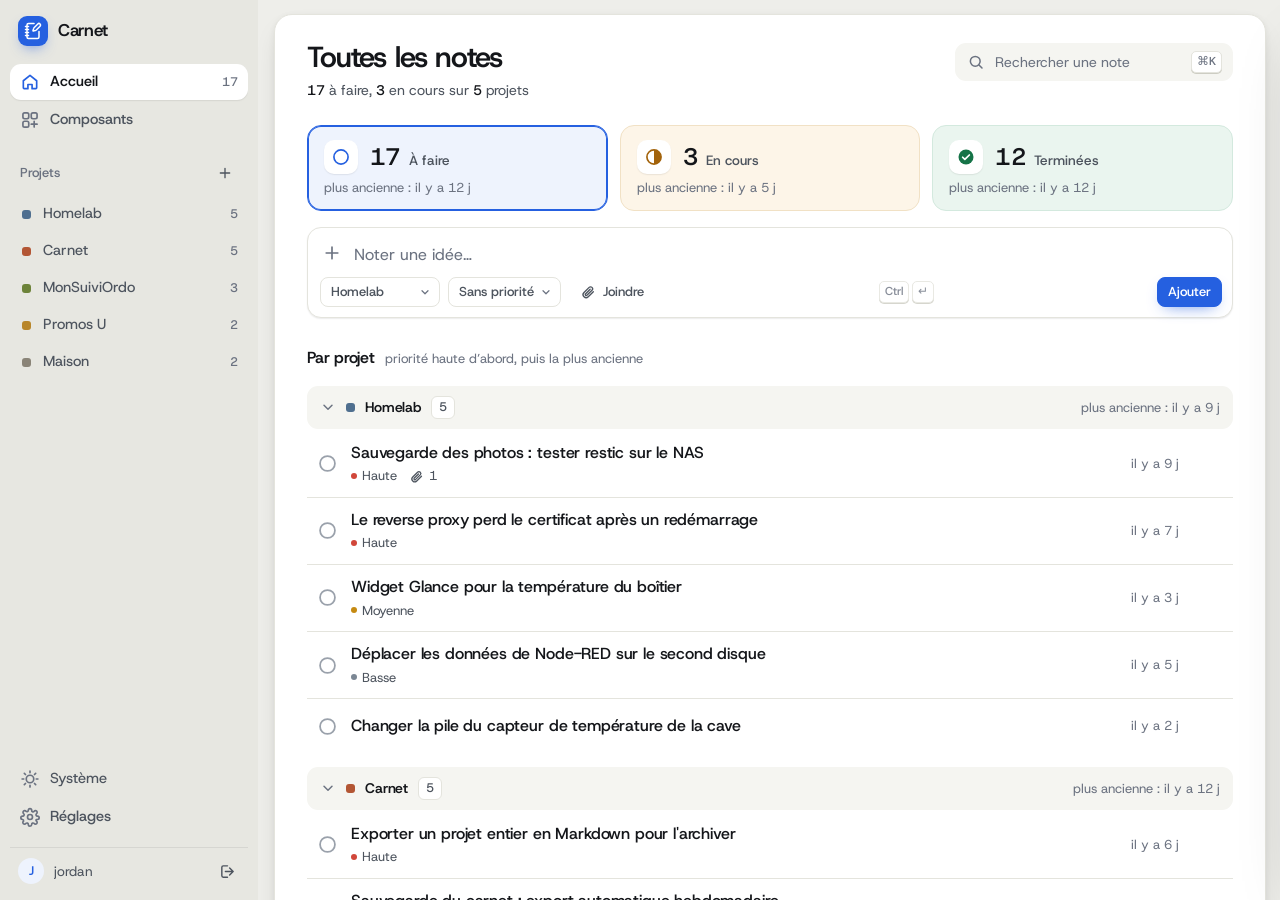
==== commit 2c35b01f: "Maquette : fiche en superposition, tri priorité puis ancienneté - fiche en tiroir superposé, le cont" ====
--- a/index.html
+++ b/index.html
@@ -66,7 +66,6 @@
         </div>
         <div class="entete-actions">
           <label class="recherche"><svg class="ic " viewBox="0 0 24 24" width="18" height="18" fill="none" stroke="currentColor" stroke-width="2" stroke-linecap="round" stroke-linejoin="round" aria-hidden="true"><circle cx="11" cy="11" r="6.5"/><path d="M16 16l4 4"/></svg><input type="search" id="filtre" placeholder="Rechercher une note" aria-label="Rechercher une note"><kbd>⌘K</kbd></label>
-          <button type="button" class="bouton principal" id="nouvelle"><svg class="ic " viewBox="0 0 24 24" width="18" height="18" fill="none" stroke="currentColor" stroke-width="2" stroke-linecap="round" stroke-linejoin="round" aria-hidden="true"><path d="M12 5v14M5 12h14"/></svg>Nouvelle note</button>
         </div>
       </header>
 
@@ -195,6 +194,15 @@
               <span class="note-age">il y a 6 j</span>
               <button type="button" class="envoyer" aria-label="Envoyer « Exporter un projet entier en Markdown pour l'archiver » à l’agent" title="Envoyer à l’agent"><svg class="ic " viewBox="0 0 24 24" width="18" height="18" fill="none" stroke="currentColor" stroke-width="2" stroke-linecap="round" stroke-linejoin="round" aria-hidden="true"><path d="M4.5 12 20 4.5 15.5 20 12 13.5z"/></svg></button>
             </li>
+            <li class="note" data-cle="n10" data-avec-projet="0" data-statut="nouvelle" data-titre="Sauvegarde du carnet : export automatique hebdomadaire" data-projet="Carnet" data-couleur="c-terre" data-prio="moyenne" data-jours="12" data-piece="2" data-envoyee="" data-corps="Un dump SQLite daté, gardé quatre semaines, déposé dans le dossier de sauvegarde du NAS.">
+              <button type="button" class="etat etat-nouvelle" aria-label="Changer l’état de « Sauvegarde du carnet : export automatique hebdomadaire »" aria-pressed="false"><svg class="ic " viewBox="0 0 24 24" width="21" height="21" fill="none" stroke="currentColor" stroke-width="2" stroke-linecap="round" stroke-linejoin="round" aria-hidden="true"><circle cx="12" cy="12" r="8.5"/></svg></button>
+              <a class="note-lien" href="#fiche">
+                <span class="note-titre">Sauvegarde du carnet : export automatique hebdomadaire</span>
+                <span class="note-meta"><span class="meta-prio prio-moyenne"><span class="point"></span>Moyenne</span><span class="meta-piece"><svg class="ic " viewBox="0 0 24 24" width="15" height="15" fill="none" stroke="currentColor" stroke-width="2" stroke-linecap="round" stroke-linejoin="round" aria-hidden="true"><path d="M20 11.5l-7.6 7.6a4.5 4.5 0 0 1-6.4-6.4l7.7-7.6a3 3 0 0 1 4.3 4.3l-7.7 7.6a1.5 1.5 0 0 1-2.1-2.1l7-7"/></svg>2</span></span>
+              </a>
+              <span class="note-age">il y a 12 j</span>
+              <button type="button" class="envoyer" aria-label="Envoyer « Sauvegarde du carnet : export automatique hebdomadaire » à l’agent" title="Envoyer à l’agent"><svg class="ic " viewBox="0 0 24 24" width="18" height="18" fill="none" stroke="currentColor" stroke-width="2" stroke-linecap="round" stroke-linejoin="round" aria-hidden="true"><path d="M4.5 12 20 4.5 15.5 20 12 13.5z"/></svg></button>
+            </li>
             <li class="note" data-cle="n7" data-avec-projet="0" data-statut="nouvelle" data-titre="Le compteur de la barre latérale ne suit pas le changement de projet" data-projet="Carnet" data-couleur="c-terre" data-prio="moyenne" data-jours="4" data-piece="0" data-envoyee="4" data-corps="Quand on passe d'un projet à l'autre, le compteur reste sur la valeur précédente jusqu'au rechargement.">
               <button type="button" class="etat etat-nouvelle" aria-label="Changer l’état de « Le compteur de la barre latérale ne suit pas le changement de projet »" aria-pressed="false"><svg class="ic " viewBox="0 0 24 24" width="21" height="21" fill="none" stroke="currentColor" stroke-width="2" stroke-linecap="round" stroke-linejoin="round" aria-hidden="true"><circle cx="12" cy="12" r="8.5"/></svg></button>
               <a class="note-lien" href="#fiche">
@@ -221,15 +229,6 @@
               </a>
               <span class="note-age">hier</span>
               <button type="button" class="envoyer" aria-label="Envoyer « Trier les projets par activité récente » à l’agent" title="Envoyer à l’agent"><svg class="ic " viewBox="0 0 24 24" width="18" height="18" fill="none" stroke="currentColor" stroke-width="2" stroke-linecap="round" stroke-linejoin="round" aria-hidden="true"><path d="M4.5 12 20 4.5 15.5 20 12 13.5z"/></svg></button>
-            </li>
-            <li class="note" data-cle="n10" data-avec-projet="0" data-statut="nouvelle" data-titre="Sauvegarde du carnet : export automatique hebdomadaire" data-projet="Carnet" data-couleur="c-terre" data-prio="moyenne" data-jours="12" data-piece="2" data-envoyee="" data-corps="Un dump SQLite daté, gardé quatre semaines, déposé dans le dossier de sauvegarde du NAS.">
-              <button type="button" class="etat etat-nouvelle" aria-label="Changer l’état de « Sauvegarde du carnet : export automatique hebdomadaire »" aria-pressed="false"><svg class="ic " viewBox="0 0 24 24" width="21" height="21" fill="none" stroke="currentColor" stroke-width="2" stroke-linecap="round" stroke-linejoin="round" aria-hidden="true"><circle cx="12" cy="12" r="8.5"/></svg></button>
-              <a class="note-lien" href="#fiche">
-                <span class="note-titre">Sauvegarde du carnet : export automatique hebdomadaire</span>
-                <span class="note-meta"><span class="meta-prio prio-moyenne"><span class="point"></span>Moyenne</span><span class="meta-piece"><svg class="ic " viewBox="0 0 24 24" width="15" height="15" fill="none" stroke="currentColor" stroke-width="2" stroke-linecap="round" stroke-linejoin="round" aria-hidden="true"><path d="M20 11.5l-7.6 7.6a4.5 4.5 0 0 1-6.4-6.4l7.7-7.6a3 3 0 0 1 4.3 4.3l-7.7 7.6a1.5 1.5 0 0 1-2.1-2.1l7-7"/></svg>2</span></span>
-              </a>
-              <span class="note-age">il y a 12 j</span>
-              <button type="button" class="envoyer" aria-label="Envoyer « Sauvegarde du carnet : export automatique hebdomadaire » à l’agent" title="Envoyer à l’agent"><svg class="ic " viewBox="0 0 24 24" width="18" height="18" fill="none" stroke="currentColor" stroke-width="2" stroke-linecap="round" stroke-linejoin="round" aria-hidden="true"><path d="M4.5 12 20 4.5 15.5 20 12 13.5z"/></svg></button>
             </li>
           </ul>
         </section>
@@ -403,6 +402,24 @@
             <span class="groupe-age">plus ancienne : il y a 6 j</span>
           </button>
           <ul class="notes">
+            <li class="note" data-cle="n27" data-avec-projet="0" data-statut="faite" data-titre="Widget Glance : compteur de conteneurs arrêtés" data-projet="Homelab" data-couleur="c-ardoise" data-prio="none" data-jours="6" data-piece="0" data-envoyee="" data-corps="">
+              <button type="button" class="etat etat-faite" aria-label="Changer l’état de « Widget Glance : compteur de conteneurs arrêtés »" aria-pressed="false"><svg class="ic " viewBox="0 0 24 24" width="21" height="21" fill="none" stroke="currentColor" stroke-width="2" stroke-linecap="round" stroke-linejoin="round" aria-hidden="true"><circle cx="12" cy="12" r="9" fill="currentColor" stroke="none"/><path d="M8 12.3l2.6 2.6 5.4-5.3" stroke="var(--surface)" stroke-width="2.1"/></svg></button>
+              <a class="note-lien" href="#fiche">
+                <span class="note-titre">Widget Glance : compteur de conteneurs arrêtés</span>
+                <span class="note-meta"></span>
+              </a>
+              <span class="note-age">il y a 6 j</span>
+              
+            </li>
+            <li class="note" data-cle="n26" data-avec-projet="0" data-statut="faite" data-titre="Réduire le bruit du ventilateur du switch" data-projet="Homelab" data-couleur="c-ardoise" data-prio="none" data-jours="4" data-piece="0" data-envoyee="" data-corps="">
+              <button type="button" class="etat etat-faite" aria-label="Changer l’état de « Réduire le bruit du ventilateur du switch »" aria-pressed="false"><svg class="ic " viewBox="0 0 24 24" width="21" height="21" fill="none" stroke="currentColor" stroke-width="2" stroke-linecap="round" stroke-linejoin="round" aria-hidden="true"><circle cx="12" cy="12" r="9" fill="currentColor" stroke="none"/><path d="M8 12.3l2.6 2.6 5.4-5.3" stroke="var(--surface)" stroke-width="2.1"/></svg></button>
+              <a class="note-lien" href="#fiche">
+                <span class="note-titre">Réduire le bruit du ventilateur du switch</span>
+                <span class="note-meta"></span>
+              </a>
+              <span class="note-age">il y a 4 j</span>
+              
+            </li>
             <li class="note" data-cle="n25" data-avec-projet="0" data-statut="faite" data-titre="Passer Jellyfin en 12.0.1" data-projet="Homelab" data-couleur="c-ardoise" data-prio="none" data-jours="3" data-piece="0" data-envoyee="" data-corps="">
               <button type="button" class="etat etat-faite" aria-label="Changer l’état de « Passer Jellyfin en 12.0.1 »" aria-pressed="false"><svg class="ic " viewBox="0 0 24 24" width="21" height="21" fill="none" stroke="currentColor" stroke-width="2" stroke-linecap="round" stroke-linejoin="round" aria-hidden="true"><circle cx="12" cy="12" r="9" fill="currentColor" stroke="none"/><path d="M8 12.3l2.6 2.6 5.4-5.3" stroke="var(--surface)" stroke-width="2.1"/></svg></button>
               <a class="note-lien" href="#fiche">
@@ -410,24 +427,6 @@
                 <span class="note-meta"></span>
               </a>
               <span class="note-age">il y a 3 j</span>
-              
-            </li>
-            <li class="note" data-cle="n26" data-avec-projet="0" data-statut="faite" data-titre="Réduire le bruit du ventilateur du switch" data-projet="Homelab" data-couleur="c-ardoise" data-prio="none" data-jours="4" data-piece="0" data-envoyee="" data-corps="">
-              <button type="button" class="etat etat-faite" aria-label="Changer l’état de « Réduire le bruit du ventilateur du switch »" aria-pressed="false"><svg class="ic " viewBox="0 0 24 24" width="21" height="21" fill="none" stroke="currentColor" stroke-width="2" stroke-linecap="round" stroke-linejoin="round" aria-hidden="true"><circle cx="12" cy="12" r="9" fill="currentColor" stroke="none"/><path d="M8 12.3l2.6 2.6 5.4-5.3" stroke="var(--surface)" stroke-width="2.1"/></svg></button>
-              <a class="note-lien" href="#fiche">
-                <span class="note-titre">Réduire le bruit du ventilateur du switch</span>
-                <span class="note-meta"></span>
-              </a>
-              <span class="note-age">il y a 4 j</span>
-              
-            </li>
-            <li class="note" data-cle="n27" data-avec-projet="0" data-statut="faite" data-titre="Widget Glance : compteur de conteneurs arrêtés" data-projet="Homelab" data-couleur="c-ardoise" data-prio="none" data-jours="6" data-piece="0" data-envoyee="" data-corps="">
-              <button type="button" class="etat etat-faite" aria-label="Changer l’état de « Widget Glance : compteur de conteneurs arrêtés »" aria-pressed="false"><svg class="ic " viewBox="0 0 24 24" width="21" height="21" fill="none" stroke="currentColor" stroke-width="2" stroke-linecap="round" stroke-linejoin="round" aria-hidden="true"><circle cx="12" cy="12" r="9" fill="currentColor" stroke="none"/><path d="M8 12.3l2.6 2.6 5.4-5.3" stroke="var(--surface)" stroke-width="2.1"/></svg></button>
-              <a class="note-lien" href="#fiche">
-                <span class="note-titre">Widget Glance : compteur de conteneurs arrêtés</span>
-                <span class="note-meta"></span>
-              </a>
-              <span class="note-age">il y a 6 j</span>
               
             </li>
           </ul>
@@ -441,6 +440,33 @@
             <span class="groupe-age">plus ancienne : il y a 2 j</span>
           </button>
           <ul class="notes">
+            <li class="note" data-cle="n24" data-avec-projet="0" data-statut="faite" data-titre="Le tiroir de note se ferme avec Échap" data-projet="Carnet" data-couleur="c-terre" data-prio="none" data-jours="2" data-piece="0" data-envoyee="" data-corps="">
+              <button type="button" class="etat etat-faite" aria-label="Changer l’état de « Le tiroir de note se ferme avec Échap »" aria-pressed="false"><svg class="ic " viewBox="0 0 24 24" width="21" height="21" fill="none" stroke="currentColor" stroke-width="2" stroke-linecap="round" stroke-linejoin="round" aria-hidden="true"><circle cx="12" cy="12" r="9" fill="currentColor" stroke="none"/><path d="M8 12.3l2.6 2.6 5.4-5.3" stroke="var(--surface)" stroke-width="2.1"/></svg></button>
+              <a class="note-lien" href="#fiche">
+                <span class="note-titre">Le tiroir de note se ferme avec Échap</span>
+                <span class="note-meta"></span>
+              </a>
+              <span class="note-age">il y a 2 j</span>
+              
+            </li>
+            <li class="note" data-cle="n23" data-avec-projet="0" data-statut="faite" data-titre="Publier la version 1.4 sur le dépôt de rendu" data-projet="Carnet" data-couleur="c-terre" data-prio="none" data-jours="2" data-piece="0" data-envoyee="" data-corps="">
+              <button type="button" class="etat etat-faite" aria-label="Changer l’état de « Publier la version 1.4 sur le dépôt de rendu »" aria-pressed="false"><svg class="ic " viewBox="0 0 24 24" width="21" height="21" fill="none" stroke="currentColor" stroke-width="2" stroke-linecap="round" stroke-linejoin="round" aria-hidden="true"><circle cx="12" cy="12" r="9" fill="currentColor" stroke="none"/><path d="M8 12.3l2.6 2.6 5.4-5.3" stroke="var(--surface)" stroke-width="2.1"/></svg></button>
+              <a class="note-lien" href="#fiche">
+                <span class="note-titre">Publier la version 1.4 sur le dépôt de rendu</span>
+                <span class="note-meta"></span>
+              </a>
+              <span class="note-age">il y a 2 j</span>
+              
+            </li>
+            <li class="note" data-cle="n22" data-avec-projet="0" data-statut="faite" data-titre="Garde le nom saisi au changement de couleur" data-projet="Carnet" data-couleur="c-terre" data-prio="none" data-jours="1" data-piece="0" data-envoyee="" data-corps="Le formulaire réinitialisait le nom quand on changeait la pastille.">
+              <button type="button" class="etat etat-faite" aria-label="Changer l’état de « Garde le nom saisi au changement de couleur »" aria-pressed="false"><svg class="ic " viewBox="0 0 24 24" width="21" height="21" fill="none" stroke="currentColor" stroke-width="2" stroke-linecap="round" stroke-linejoin="round" aria-hidden="true"><circle cx="12" cy="12" r="9" fill="currentColor" stroke="none"/><path d="M8 12.3l2.6 2.6 5.4-5.3" stroke="var(--surface)" stroke-width="2.1"/></svg></button>
+              <a class="note-lien" href="#fiche">
+                <span class="note-titre">Garde le nom saisi au changement de couleur</span>
+                <span class="note-meta"></span>
+              </a>
+              <span class="note-age">hier</span>
+              
+            </li>
             <li class="note" data-cle="n21" data-avec-projet="0" data-statut="faite" data-titre="Actualiser le compteur de la barre latérale au changement de projet" data-projet="Carnet" data-couleur="c-terre" data-prio="none" data-jours="0" data-piece="0" data-envoyee="" data-corps="Le compteur est recalculé à chaque navigation.">
               <button type="button" class="etat etat-faite" aria-label="Changer l’état de « Actualiser le compteur de la barre latérale au changement de projet »" aria-pressed="false"><svg class="ic " viewBox="0 0 24 24" width="21" height="21" fill="none" stroke="currentColor" stroke-width="2" stroke-linecap="round" stroke-linejoin="round" aria-hidden="true"><circle cx="12" cy="12" r="9" fill="currentColor" stroke="none"/><path d="M8 12.3l2.6 2.6 5.4-5.3" stroke="var(--surface)" stroke-width="2.1"/></svg></button>
               <a class="note-lien" href="#fiche">
@@ -448,33 +474,6 @@
                 <span class="note-meta"></span>
               </a>
               <span class="note-age">aujourd’hui</span>
-              
-            </li>
-            <li class="note" data-cle="n22" data-avec-projet="0" data-statut="faite" data-titre="Garde le nom saisi au changement de couleur" data-projet="Carnet" data-couleur="c-terre" data-prio="none" data-jours="1" data-piece="0" data-envoyee="" data-corps="Le formulaire réinitialisait le nom quand on changeait la pastille.">
-              <button type="button" class="etat etat-faite" aria-label="Changer l’état de « Garde le nom saisi au changement de couleur »" aria-pressed="false"><svg class="ic " viewBox="0 0 24 24" width="21" height="21" fill="none" stroke="currentColor" stroke-width="2" stroke-linecap="round" stroke-linejoin="round" aria-hidden="true"><circle cx="12" cy="12" r="9" fill="currentColor" stroke="none"/><path d="M8 12.3l2.6 2.6 5.4-5.3" stroke="var(--surface)" stroke-width="2.1"/></svg></button>
-              <a class="note-lien" href="#fiche">
-                <span class="note-titre">Garde le nom saisi au changement de couleur</span>
-                <span class="note-meta"></span>
-              </a>
-              <span class="note-age">hier</span>
-              
-            </li>
-            <li class="note" data-cle="n23" data-avec-projet="0" data-statut="faite" data-titre="Publier la version 1.4 sur le dépôt de rendu" data-projet="Carnet" data-couleur="c-terre" data-prio="none" data-jours="2" data-piece="0" data-envoyee="" data-corps="">
-              <button type="button" class="etat etat-faite" aria-label="Changer l’état de « Publier la version 1.4 sur le dépôt de rendu »" aria-pressed="false"><svg class="ic " viewBox="0 0 24 24" width="21" height="21" fill="none" stroke="currentColor" stroke-width="2" stroke-linecap="round" stroke-linejoin="round" aria-hidden="true"><circle cx="12" cy="12" r="9" fill="currentColor" stroke="none"/><path d="M8 12.3l2.6 2.6 5.4-5.3" stroke="var(--surface)" stroke-width="2.1"/></svg></button>
-              <a class="note-lien" href="#fiche">
-                <span class="note-titre">Publier la version 1.4 sur le dépôt de rendu</span>
-                <span class="note-meta"></span>
-              </a>
-              <span class="note-age">il y a 2 j</span>
-              
-            </li>
-            <li class="note" data-cle="n24" data-avec-projet="0" data-statut="faite" data-titre="Le tiroir de note se ferme avec Échap" data-projet="Carnet" data-couleur="c-terre" data-prio="none" data-jours="2" data-piece="0" data-envoyee="" data-corps="">
-              <button type="button" class="etat etat-faite" aria-label="Changer l’état de « Le tiroir de note se ferme avec Échap »" aria-pressed="false"><svg class="ic " viewBox="0 0 24 24" width="21" height="21" fill="none" stroke="currentColor" stroke-width="2" stroke-linecap="round" stroke-linejoin="round" aria-hidden="true"><circle cx="12" cy="12" r="9" fill="currentColor" stroke="none"/><path d="M8 12.3l2.6 2.6 5.4-5.3" stroke="var(--surface)" stroke-width="2.1"/></svg></button>
-              <a class="note-lien" href="#fiche">
-                <span class="note-titre">Le tiroir de note se ferme avec Échap</span>
-                <span class="note-meta"></span>
-              </a>
-              <span class="note-age">il y a 2 j</span>
               
             </li>
           </ul>
@@ -488,6 +487,15 @@
             <span class="groupe-age">plus ancienne : il y a 7 j</span>
           </button>
           <ul class="notes">
+            <li class="note" data-cle="n29" data-avec-projet="0" data-statut="faite" data-titre="Corriger l'affichage des dates en ISO" data-projet="MonSuiviOrdo" data-couleur="c-mousse" data-prio="none" data-jours="7" data-piece="0" data-envoyee="" data-corps="">
+              <button type="button" class="etat etat-faite" aria-label="Changer l’état de « Corriger l'affichage des dates en ISO »" aria-pressed="false"><svg class="ic " viewBox="0 0 24 24" width="21" height="21" fill="none" stroke="currentColor" stroke-width="2" stroke-linecap="round" stroke-linejoin="round" aria-hidden="true"><circle cx="12" cy="12" r="9" fill="currentColor" stroke="none"/><path d="M8 12.3l2.6 2.6 5.4-5.3" stroke="var(--surface)" stroke-width="2.1"/></svg></button>
+              <a class="note-lien" href="#fiche">
+                <span class="note-titre">Corriger l'affichage des dates en ISO</span>
+                <span class="note-meta"></span>
+              </a>
+              <span class="note-age">il y a 7 j</span>
+              
+            </li>
             <li class="note" data-cle="n28" data-avec-projet="0" data-statut="faite" data-titre="Ajouter le rappel de renouvellement d'ordonnance" data-projet="MonSuiviOrdo" data-couleur="c-mousse" data-prio="none" data-jours="5" data-piece="0" data-envoyee="" data-corps="">
               <button type="button" class="etat etat-faite" aria-label="Changer l’état de « Ajouter le rappel de renouvellement d'ordonnance »" aria-pressed="false"><svg class="ic " viewBox="0 0 24 24" width="21" height="21" fill="none" stroke="currentColor" stroke-width="2" stroke-linecap="round" stroke-linejoin="round" aria-hidden="true"><circle cx="12" cy="12" r="9" fill="currentColor" stroke="none"/><path d="M8 12.3l2.6 2.6 5.4-5.3" stroke="var(--surface)" stroke-width="2.1"/></svg></button>
               <a class="note-lien" href="#fiche">
@@ -495,15 +503,6 @@
                 <span class="note-meta"></span>
               </a>
               <span class="note-age">il y a 5 j</span>
-              
-            </li>
-            <li class="note" data-cle="n29" data-avec-projet="0" data-statut="faite" data-titre="Corriger l'affichage des dates en ISO" data-projet="MonSuiviOrdo" data-couleur="c-mousse" data-prio="none" data-jours="7" data-piece="0" data-envoyee="" data-corps="">
-              <button type="button" class="etat etat-faite" aria-label="Changer l’état de « Corriger l'affichage des dates en ISO »" aria-pressed="false"><svg class="ic " viewBox="0 0 24 24" width="21" height="21" fill="none" stroke="currentColor" stroke-width="2" stroke-linecap="round" stroke-linejoin="round" aria-hidden="true"><circle cx="12" cy="12" r="9" fill="currentColor" stroke="none"/><path d="M8 12.3l2.6 2.6 5.4-5.3" stroke="var(--surface)" stroke-width="2.1"/></svg></button>
-              <a class="note-lien" href="#fiche">
-                <span class="note-titre">Corriger l'affichage des dates en ISO</span>
-                <span class="note-meta"></span>
-              </a>
-              <span class="note-age">il y a 7 j</span>
               
             </li>
           </ul>
@@ -517,6 +516,15 @@
             <span class="groupe-age">plus ancienne : il y a 10 j</span>
           </button>
           <ul class="notes">
+            <li class="note" data-cle="n31" data-avec-projet="0" data-statut="faite" data-titre="Filtrer par rayon dans la page promos" data-projet="Promos U" data-couleur="c-ocre" data-prio="none" data-jours="10" data-piece="0" data-envoyee="" data-corps="">
+              <button type="button" class="etat etat-faite" aria-label="Changer l’état de « Filtrer par rayon dans la page promos »" aria-pressed="false"><svg class="ic " viewBox="0 0 24 24" width="21" height="21" fill="none" stroke="currentColor" stroke-width="2" stroke-linecap="round" stroke-linejoin="round" aria-hidden="true"><circle cx="12" cy="12" r="9" fill="currentColor" stroke="none"/><path d="M8 12.3l2.6 2.6 5.4-5.3" stroke="var(--surface)" stroke-width="2.1"/></svg></button>
+              <a class="note-lien" href="#fiche">
+                <span class="note-titre">Filtrer par rayon dans la page promos</span>
+                <span class="note-meta"></span>
+              </a>
+              <span class="note-age">il y a 10 j</span>
+              
+            </li>
             <li class="note" data-cle="n30" data-avec-projet="0" data-statut="faite" data-titre="Afficher le prix au kilo sur les offres" data-projet="Promos U" data-couleur="c-ocre" data-prio="none" data-jours="8" data-piece="0" data-envoyee="" data-corps="">
               <button type="button" class="etat etat-faite" aria-label="Changer l’état de « Afficher le prix au kilo sur les offres »" aria-pressed="false"><svg class="ic " viewBox="0 0 24 24" width="21" height="21" fill="none" stroke="currentColor" stroke-width="2" stroke-linecap="round" stroke-linejoin="round" aria-hidden="true"><circle cx="12" cy="12" r="9" fill="currentColor" stroke="none"/><path d="M8 12.3l2.6 2.6 5.4-5.3" stroke="var(--surface)" stroke-width="2.1"/></svg></button>
               <a class="note-lien" href="#fiche">
@@ -524,15 +532,6 @@
                 <span class="note-meta"></span>
               </a>
               <span class="note-age">il y a 8 j</span>
-              
-            </li>
-            <li class="note" data-cle="n31" data-avec-projet="0" data-statut="faite" data-titre="Filtrer par rayon dans la page promos" data-projet="Promos U" data-couleur="c-ocre" data-prio="none" data-jours="10" data-piece="0" data-envoyee="" data-corps="">
-              <button type="button" class="etat etat-faite" aria-label="Changer l’état de « Filtrer par rayon dans la page promos »" aria-pressed="false"><svg class="ic " viewBox="0 0 24 24" width="21" height="21" fill="none" stroke="currentColor" stroke-width="2" stroke-linecap="round" stroke-linejoin="round" aria-hidden="true"><circle cx="12" cy="12" r="9" fill="currentColor" stroke="none"/><path d="M8 12.3l2.6 2.6 5.4-5.3" stroke="var(--surface)" stroke-width="2.1"/></svg></button>
-              <a class="note-lien" href="#fiche">
-                <span class="note-titre">Filtrer par rayon dans la page promos</span>
-                <span class="note-meta"></span>
-              </a>
-              <span class="note-age">il y a 10 j</span>
               
             </li>
           </ul>
@@ -566,6 +565,7 @@
   </main>
     <aside class="detail" id="detail" aria-hidden="true">
       <div class="detail-boite">
+        <span class="poignee" aria-hidden="true"></span>
         <div class="detail-entete">
           <p class="detail-repere"><span id="detail-projet-repere">Homelab</span> · <span id="detail-age">il y a 9 j</span></p>
           <span class="sauve" id="sauve" aria-live="polite"></span>
--- a/styles.css
+++ b/styles.css
@@ -168,10 +168,11 @@
 .voile {
   display: none;
   position: fixed; inset: 0; z-index: 30;
-  border: 0; padding: 0; background: rgb(14 16 20 / 0.38);
+  border: 0; padding: 0; background: rgb(14 16 20 / 0.3);
   backdrop-filter: blur(1.5px);
   opacity: 0; pointer-events: none; transition: opacity 0.24s var(--ease);
 }
+.app.detail-ouvert .voile { display: block; opacity: 1; pointer-events: auto; }
 
 /* ---------------------------------------------------------------- côte */
 
@@ -584,18 +585,28 @@
 
 /* ---------------------------------------------------------------- fiche */
 
-.detail { display: none; flex: none; width: var(--detail-w); min-width: 0; overflow: hidden; }
-.app.detail-ouvert .detail { display: block; animation: deplier 0.3s var(--ease) both; }
-@keyframes deplier { from { width: 0; } to { width: var(--detail-w); } }
+.detail {
+  position: fixed; top: 12px; right: 12px; bottom: 12px;
+  width: var(--detail-w); z-index: 40;
+  pointer-events: none;
+}
 .detail-boite {
-  width: calc(var(--detail-w) - 12px);
-  height: calc(100dvh - 24px);
-  margin: 12px 8px 12px 0;
+  width: 100%; height: 100%;
   background: var(--surface);
   border: 1px solid var(--filet);
   border-radius: var(--r-x);
+  box-shadow: var(--om-3);
   display: flex; flex-direction: column;
-  overflow: hidden;
+  overflow: hidden; pointer-events: auto;
+  transform: translateX(calc(100% + 24px));
+  transition: transform 0.32s var(--ease);
+}
+.app.detail-ouvert .detail-boite { transform: none; }
+
+.poignee {
+  display: none;
+  width: 38px; height: 4px; margin: 8px auto 0;
+  border-radius: 2px; background: var(--filet-fort);
 }
 
 .detail-entete {
@@ -731,22 +742,6 @@
 .kit-cadre .titre-champ { width: 100%; margin-left: 0; }
 
 /* ---------------------------------------------------------------- responsive */
-
-@media (max-width: 1240px) {
-  .detail { display: block; position: fixed; inset: 0; z-index: 40; width: auto; overflow: visible; pointer-events: none; }
-  .app.detail-ouvert .detail { animation: none; width: auto; }
-  .detail-boite {
-    position: absolute; top: 12px; right: 12px; bottom: 12px; margin: 0;
-    width: min(var(--detail-w), calc(100vw - 24px));
-    height: auto;
-    transform: translateX(calc(100% + 24px));
-    transition: transform 0.32s var(--ease);
-    box-shadow: var(--om-3);
-  }
-  .app.detail-ouvert .detail { width: auto; }
-  .app.detail-ouvert .detail-boite { transform: none; pointer-events: auto; }
-  .app.detail-ouvert .voile { display: block; opacity: 1; pointer-events: auto; }
-}
 
 @media (max-width: 1020px) {
   .cote {
@@ -808,7 +803,14 @@
   .note-age { font-size: 12.5px; }
   .envoyer { display: none; }
   .note-meta { gap: 10px; font-size: 12.5px; }
-  .detail-boite { top: 0; right: 0; bottom: 0; left: 0; width: 100%; margin: 0; border-radius: 0; border: 0; }
+  .detail { top: auto; left: 0; right: 0; bottom: 0; width: 100%; }
+  .detail-boite {
+    height: 92dvh; border-radius: var(--r-x) var(--r-x) 0 0;
+    border-bottom: 0; box-shadow: 0 -20px 60px -24px rgb(20 22 26 / 0.35);
+    transform: translateY(101%);
+  }
+  .app.detail-ouvert .voile { display: block; opacity: 1; pointer-events: auto; }
+  .poignee { display: block; }
   .kit { padding: 4px 16px 8px; }
   .maquette { margin: 22px 16px 0; }
   .kit-cadre { padding: 14px; }
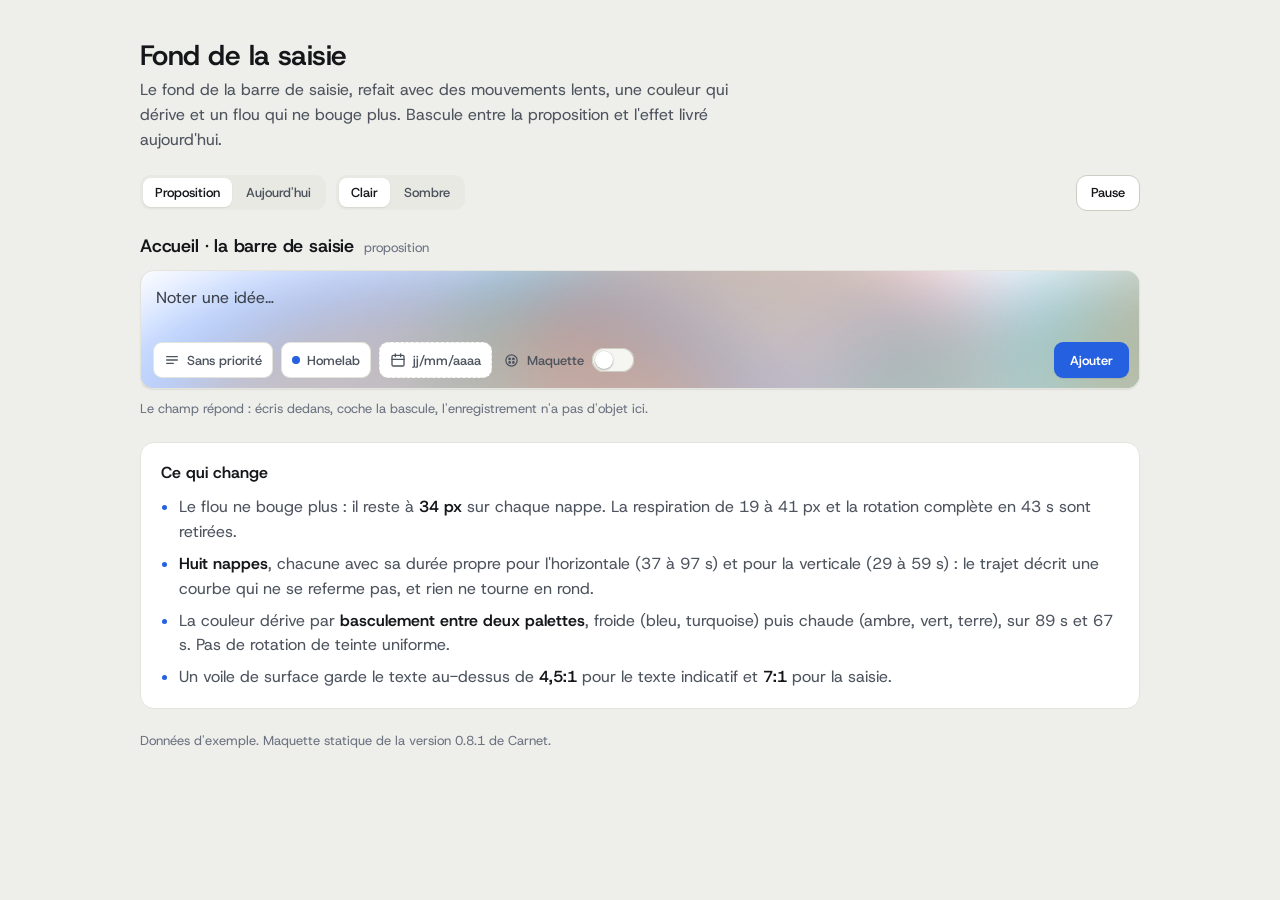
==== commit 0d77ad67: "Maquette : fond de saisie en mouvements lents, flou constant Huit nappes aux trajectoires indépendan" ====
--- a/index.html
+++ b/index.html
@@ -1,639 +1,452 @@
 <!doctype html>
-<html lang="fr" data-theme="clair" data-choix="auto">
+<html lang="fr" data-theme="clair">
 <head>
-<meta charset="utf-8">
-<meta name="viewport" content="width=device-width, initial-scale=1">
-<title>Carnet — accueil (maquette)</title>
-<meta name="description" content="Maquette de refonte de Carnet, application de notes personnelle.">
-<meta name="page-type" content="software">
-<meta name="site-kind" content="software">
-<meta name="theme-color" content="#efefec" media="(prefers-color-scheme: light)">
-<meta name="theme-color" content="#0f1113" media="(prefers-color-scheme: dark)">
-<script>
-(() => {
-  const cle = 'carnet.apparence'
-  const choix = localStorage.getItem(cle) || 'auto'
-  const sombre = window.matchMedia('(prefers-color-scheme: dark)').matches
-  const r = document.documentElement
-  r.dataset.choix = choix
-  r.dataset.theme = choix === 'auto' ? (sombre ? 'sombre' : 'clair') : choix
-  matchMedia('(prefers-color-scheme: dark)').addEventListener('change', (e) => {
-    if (r.dataset.choix === 'auto') r.dataset.theme = e.matches ? 'sombre' : 'clair'
-  })
-})()
-</script>
-<link rel="preload" href="./polices/host-grotesk-latin-wght-normal.woff2" as="font" type="font/woff2" crossorigin>
-<link rel="stylesheet" href="./styles.css">
+<meta charset="utf-8" />
+<meta name="viewport" content="width=device-width, initial-scale=1" />
+<title>Fond de la saisie — maquette Carnet</title>
+<style>
+  @font-face {
+    font-family: 'Host Grotesk Variable';
+    src: url('polices/host-grotesk-latin-wght-normal.woff2') format('woff2-variations');
+    font-weight: 100 900;
+    font-display: swap;
+  }
+
+  :root {
+    color-scheme: light;
+    --bg: #eeeeea;
+    --surface: #ffffff;
+    --surface-2: #f5f5f1;
+    --surface-3: #e9e9e3;
+    --border: #e4e4dd;
+    --border-strong: #cdcdc3;
+    --text: #14161a;
+    --text-muted: #4d545e;
+    --text-soft: #6b7280;
+    --accent: #2560e0;
+    --accent-soft: #eef3fd;
+    --success: #157347;
+    --warning: #a2620a;
+    --danger: #b42318;
+    --teal: #2f7f76;
+    --shadow-1: 0 1px 2px rgb(20 22 26 / 0.05), 0 1px 1px rgb(20 22 26 / 0.03);
+    --shadow-2: 0 2px 6px rgb(20 22 26 / 0.06), 0 12px 28px -10px rgb(20 22 26 / 0.16);
+    --r-md: 11px;
+    --r-lg: 14px;
+    --font: 'Host Grotesk Variable', 'Host Grotesk', 'Helvetica Neue', Arial, sans-serif;
+    --ease: cubic-bezier(0.22, 1, 0.36, 1);
+    --flou: 34px;
+  }
+
+  :root[data-theme='sombre'] {
+    color-scheme: dark;
+    --bg: #101216;
+    --surface: #181b21;
+    --surface-2: #1f232a;
+    --surface-3: #272c34;
+    --border: #2a2f37;
+    --border-strong: #3b424c;
+    --text: #eef0f4;
+    --text-muted: #aeb5c0;
+    --text-soft: #8d95a1;
+    --accent: #6d97f5;
+    --accent-soft: #1c2740;
+    --success: #4fb386;
+    --warning: #d8a152;
+    --danger: #e0705f;
+    --teal: #57b3a8;
+    --shadow-1: 0 1px 2px rgb(0 0 0 / 0.4);
+    --shadow-2: 0 12px 30px -12px rgb(0 0 0 / 0.65);
+  }
+
+  *, *::before, *::after { box-sizing: border-box }
+  html { -webkit-text-size-adjust: 100%; -webkit-tap-highlight-color: transparent }
+  body {
+    margin: 0;
+    background: var(--bg);
+    color: var(--text);
+    font: 400 1rem/1.55 var(--font);
+    -webkit-font-smoothing: antialiased;
+  }
+  h1, h2, p, ul { margin: 0 }
+
+  .page { max-width: 1040px; margin: 0 auto; padding: 40px 20px 64px; display: grid; gap: 22px }
+
+  .entete { display: grid; gap: 6px }
+  .entete h1 { font-size: 1.75rem; line-height: 1.15; letter-spacing: -0.02em; font-weight: 600 }
+  .entete p { color: var(--text-muted); max-width: 62ch }
+
+  .outils { display: flex; flex-wrap: wrap; align-items: center; gap: 10px }
+  .outils .grow { flex: 1 1 auto }
+  .seg {
+    display: inline-flex; padding: 3px; gap: 2px;
+    background: var(--surface-3); border-radius: var(--r-md);
+
+    & button {
+      appearance: none; border: 0; background: none; cursor: pointer;
+      padding: 6px 12px; border-radius: 8px;
+      font: 500 0.8125rem var(--font); color: var(--text-muted);
+      transition: background 160ms var(--ease), color 160ms var(--ease);
+
+      &:hover { color: var(--text) }
+      &[aria-pressed='true'] { background: var(--surface); color: var(--text); box-shadow: var(--shadow-1) }
+    }
+  }
+
+  .btn {
+    appearance: none; cursor: pointer;
+    display: inline-flex; align-items: center; gap: 7px;
+    min-height: 36px; padding: 0 14px;
+    background: var(--surface); color: var(--text);
+    border: 1px solid var(--border-strong); border-radius: var(--r-md);
+    font: 500 0.8125rem var(--font);
+
+    &:active { transform: translateY(1px) }
+    &[aria-pressed='true'] { background: var(--surface-3); border-color: var(--border) }
+  }
+
+  .scene { display: grid; gap: 10px }
+  .scene-titre { display: flex; align-items: baseline; gap: 10px; flex-wrap: wrap }
+  .scene-titre h2 { font-size: 1.125rem; font-weight: 600; letter-spacing: -0.01em }
+  .scene-titre span { font-size: 0.8125rem; color: var(--text-soft) }
+
+  /* ---------- La barre de saisie ---------- */
+  .composer {
+    position: relative;
+    isolation: isolate;
+    overflow: hidden;
+    display: grid;
+    background: var(--surface);
+    border: 1px solid var(--border);
+    border-radius: var(--r-lg);
+    box-shadow: var(--shadow-1);
+    transition: border-color 160ms var(--ease), box-shadow 160ms var(--ease);
+
+    &:focus-within { border-color: var(--accent); box-shadow: 0 0 0 3px var(--accent-soft), var(--shadow-1) }
+
+    & textarea {
+      position: relative; z-index: 1;
+      width: 100%; min-height: 52px; max-height: 45vh; padding: 15px 15px 6px; resize: none;
+      background: transparent; border: 0; color: var(--text);
+      font: 400 1rem/1.5 var(--font);
+
+      &::placeholder { color: color-mix(in srgb, var(--text) 30%, var(--text-muted)) }
+      &:focus-visible { outline: none }
+    }
+
+    &.est-ancien .nappes { display: none }
+  }
+
+  .nappes {
+    position: absolute; inset: 0; z-index: 0; pointer-events: none;
+    overflow: hidden;
+
+    --attenue: 1;
+
+    & .voile {
+      position: absolute; inset: 0; z-index: 3;
+      background: linear-gradient(
+        color-mix(in srgb, var(--surface) 30%, transparent),
+        color-mix(in srgb, var(--surface) 44%, transparent)
+      );
+    }
+  }
+
+  :root[data-theme='sombre'] .nappes { --attenue: 0.9 }
+
+  :root[data-theme='sombre'] .voile {
+    background: linear-gradient(
+      color-mix(in srgb, var(--surface) 22%, transparent),
+      color-mix(in srgb, var(--surface) 40%, transparent)
+    );
+  }
+
+  .nappe {
+    position: absolute; inset: -25% -12%; z-index: 1;
+
+    &.nappe-froide { animation: bascule-froide 89s ease-in-out infinite alternate }
+    &.nappe-chaude { animation: bascule-chaude 67s ease-in-out infinite alternate }
+  }
+
+  .nuage {
+    position: absolute;
+    inline-size: var(--l); block-size: var(--h);
+    inset-inline-start: var(--x); inset-block-start: var(--y);
+    animation: glisse-x var(--dx) linear infinite alternate; animation-delay: var(--rx, 0s);
+    will-change: transform;
+
+    & > i {
+      position: absolute; inset: 0; border-radius: 50%;
+      background: var(--c); opacity: calc(var(--o) * var(--attenue));
+      filter: blur(var(--flou)) saturate(1.35);
+      animation: glisse-y var(--dy) linear infinite alternate; animation-delay: var(--ry, 0s);
+      will-change: transform;
+    }
+  }
+
+  .est-ancien {
+    /* l'effet livré en 0.8.0, gardé pour comparer */
+    &::before {
+      content: ''; position: absolute; inset: -45%; z-index: 0; pointer-events: none;
+      background:
+        radial-gradient(9% 54% at 12% 22%, color-mix(in srgb, var(--accent) 95%, transparent), transparent 72%),
+        radial-gradient(7% 42% at 31% 84%, color-mix(in srgb, var(--success) 88%, transparent), transparent 74%),
+        radial-gradient(6% 38% at 47% 12%, color-mix(in srgb, var(--teal) 90%, transparent), transparent 72%),
+        radial-gradient(10% 48% at 63% 72%, color-mix(in srgb, var(--warning) 62%, transparent), transparent 74%),
+        radial-gradient(5% 32% at 78% 26%, color-mix(in srgb, var(--danger) 54%, transparent), transparent 70%),
+        radial-gradient(8% 40% at 92% 80%, color-mix(in srgb, var(--teal) 70%, transparent), transparent 72%);
+      filter: blur(15px) saturate(1.8) contrast(1.1);
+      opacity: 0.92;
+      animation: derive 19s cubic-bezier(0.62, -0.3, 0.38, 1.32) infinite alternate,
+                 respiration 7.3s cubic-bezier(0.86, 0.04, 0.14, 0.96) infinite alternate;
+    }
+
+    &::after {
+      content: ''; position: absolute; inset: -40%; z-index: 1; pointer-events: none;
+      background:
+        linear-gradient(color-mix(in srgb, var(--surface) 20%, transparent), color-mix(in srgb, var(--surface) 32%, transparent)),
+        repeating-conic-gradient(from 12deg at 46% 38%, color-mix(in srgb, var(--accent) 44%, transparent) 0 5deg, transparent 5deg 16deg, color-mix(in srgb, var(--teal) 38%, transparent) 16deg 23deg, transparent 23deg 44deg),
+        repeating-radial-gradient(circle at 62% 54%, color-mix(in srgb, var(--success) 34%, transparent) 0 16px, transparent 16px 48px);
+      filter: blur(24px) saturate(1.4);
+      opacity: 0.85;
+      animation: tourbillon 43s linear infinite;
+    }
+
+    & textarea, & .composer-bar { position: relative; z-index: 2 }
+  }
+
+  @keyframes glisse-x {
+    from { transform: translate3d(calc(var(--amp-x) * -1), 0, 0) rotate(var(--rot-a)) }
+    to { transform: translate3d(var(--amp-x), 0, 0) rotate(var(--rot-b)) }
+  }
+  @keyframes glisse-y {
+    from { transform: translate3d(0, calc(var(--amp-y) * -1), 0) }
+    to { transform: translate3d(0, var(--amp-y), 0) }
+  }
+  @keyframes bascule-froide {
+    from { opacity: 0.95 }
+    to { opacity: 0.48 }
+  }
+  @keyframes bascule-chaude {
+    from { opacity: 0.22 }
+    to { opacity: 0.92 }
+  }
+  @keyframes derive {
+    0% { transform: rotate(-24deg) scale(1.1) translate3d(-3%, 2%, 0) skew(5deg, -3deg) }
+    17% { transform: rotate(-58deg) scale(0.88) translate3d(7%, -8%, 0) skew(12deg, -7deg) }
+    38% { transform: rotate(72deg) scale(1.44) translate3d(9%, -5%, 0) skew(7deg, 9deg) }
+    61% { transform: rotate(-64deg) scale(1.34) translate3d(5%, 8%, 0) skew(14deg, 3deg) }
+    86% { transform: rotate(-42deg) scale(1.5) translate3d(10%, 4%, 0) skew(9deg, -6deg) }
+    100% { transform: rotate(12deg) scale(1.16) translate3d(-4%, -6%, 0) skew(-10deg, 5deg) }
+  }
+  @keyframes respiration {
+    0% { filter: blur(26px) saturate(1.45) hue-rotate(0deg) }
+    41% { filter: blur(19px) saturate(1.3) hue-rotate(31deg) }
+    76% { filter: blur(23px) saturate(1.55) hue-rotate(38deg) }
+    100% { filter: blur(31px) saturate(1.65) hue-rotate(-17deg) }
+  }
+  @keyframes tourbillon {
+    0% { transform: rotate(0deg) scale(1.06) }
+    100% { transform: rotate(-360deg) scale(0.94) }
+  }
+
+  /* ---------- Barre d'options ---------- */
+  .composer-bar {
+    position: relative; z-index: 1;
+    display: flex; align-items: center; flex-wrap: wrap; gap: 8px;
+    padding: 2px 10px 10px 12px;
+  }
+
+  .puce {
+    display: inline-flex; align-items: center; gap: 7px;
+    min-height: 36px; padding: 0 10px;
+    background: var(--surface); color: var(--text-muted);
+    border: 1px solid var(--border); border-radius: 9px;
+    font: 500 0.8125rem var(--font);
+  }
+  .puce .point { inline-size: 8px; block-size: 8px; border-radius: 50%; background: var(--accent) }
+  .puce.est-vide { border-style: dashed }
+
+  .bascule {
+    display: inline-flex; align-items: center; gap: 8px;
+    min-height: 36px; padding: 0 4px;
+    appearance: none; border: 0; background: none; cursor: pointer;
+    color: var(--text-muted); font: 500 0.8125rem var(--font);
+    transition: color 160ms var(--ease);
+
+    &:hover { color: var(--text) }
+    &:focus-visible { outline: 2px solid var(--accent); outline-offset: 3px; border-radius: var(--r-md) }
+    &[aria-checked='true'] { color: var(--accent) }
+
+    & .piste {
+      position: relative; inline-size: 42px; block-size: 24px; border-radius: 999px;
+      background: var(--surface-2); box-shadow: inset 0 0 0 1px var(--border-strong);
+      transition: background 180ms var(--ease), box-shadow 180ms var(--ease);
+    }
+    & .rond {
+      position: absolute; top: 3px; left: 3px; inline-size: 18px; block-size: 18px;
+      border-radius: 50%; background: #fff;
+      box-shadow: 0 1px 2px rgb(0 0 0 / 0.28), 0 0 0 0.5px rgb(0 0 0 / 0.08);
+      transition: transform 220ms cubic-bezier(0.34, 1.46, 0.64, 1);
+    }
+    &[aria-checked='true'] .piste { background: var(--accent); box-shadow: inset 0 0 0 1px var(--accent) }
+    &[aria-checked='true'] .rond { transform: translateX(18px) }
+  }
+
+  .btn-ajouter {
+    appearance: none; cursor: pointer; margin-left: auto;
+    display: inline-flex; align-items: center; gap: 7px;
+    min-height: 36px; padding: 0 16px;
+    background: var(--accent); color: #fff; border: 0; border-radius: 9px;
+    font: 600 0.8125rem var(--font);
+    box-shadow: var(--shadow-1);
+
+    &:hover { filter: brightness(1.06) }
+    &:active { transform: translateY(1px) }
+  }
+
+  .legende { font-size: 0.8125rem; color: var(--text-soft) }
+
+  /* ---------- Ce qui change ---------- */
+  .changes {
+    display: grid; gap: 10px; padding: 18px 20px;
+    background: var(--surface); border: 1px solid var(--border); border-radius: var(--r-lg);
+
+    & h2 { font-size: 1rem; font-weight: 600 }
+    & ul { display: grid; gap: 7px; padding-left: 18px; color: var(--text-muted) }
+    & li::marker { color: var(--accent) }
+    & strong { color: var(--text); font-weight: 600 }
+  }
+
+  .pied { font-size: 0.8125rem; color: var(--text-soft) }
+
+  [data-pause] .nappes *, [data-pause] .composer::before, [data-pause] .composer::after { animation-play-state: paused }
+
+  @media (prefers-reduced-motion: reduce) {
+    .nappes *, .composer::before, .composer::after { animation: none !important }
+  }
+
+  @media (max-width: 599px) {
+    .page { padding: 24px 14px 48px }
+    .entete h1 { font-size: 1.375rem }
+    .composer-bar { gap: 6px }
+    .puce { padding: 0 8px }
+    .bascule .libelle { display: none }
+    .btn-ajouter { padding: 0 12px }
+  }
+</style>
 </head>
 <body>
-<a class="saut" href="#contenu">Aller au contenu</a>
-<div class="app" id="app">
-    <aside class="cote" id="cote" aria-label="Navigation">
-      <div class="cote-tete">
-        <a class="marque" href="index.html"><span class="marque-carre"><svg class="ic " viewBox="0 0 24 24" width="18" height="18" fill="none" stroke="currentColor" stroke-width="2" stroke-linecap="round" stroke-linejoin="round" aria-hidden="true"><path d="M13.4 2H6a2 2 0 0 0-2 2v16a2 2 0 0 0 2 2h12a2 2 0 0 0 2-2v-7.4"/><path d="M2 6h4M2 10h4M2 14h4M2 18h4"/><path d="M21.4 5.6a1 1 0 1 0-3-3l-5 5a2 2 0 0 0-.5.9l-.9 2.9a.5.5 0 0 0 .6.6l2.9-.8a2 2 0 0 0 .9-.5z"/></svg></span><span class="marque-nom">Carnet</span></a>
-        <button type="button" class="bouton-icone fermer-cote" id="fermer-menu" aria-label="Fermer le menu"><svg class="ic " viewBox="0 0 24 24" width="18" height="18" fill="none" stroke="currentColor" stroke-width="2" stroke-linecap="round" stroke-linejoin="round" aria-hidden="true"><path d="M6 6l12 12M18 6L6 18"/></svg></button>
+<div class="page">
+  <header class="entete">
+    <h1>Fond de la saisie</h1>
+    <p>Le fond de la barre de saisie, refait avec des mouvements lents, une couleur qui dérive et un flou qui ne bouge plus. Bascule entre la proposition et l'effet livré aujourd'hui.</p>
+  </header>
+
+  <div class="outils">
+    <div class="seg" role="group" aria-label="Version de l'effet">
+      <button type="button" data-version="proposition" aria-pressed="true">Proposition</button>
+      <button type="button" data-version="aujourdhui" aria-pressed="false">Aujourd'hui</button>
+    </div>
+    <div class="seg" role="group" aria-label="Thème">
+      <button type="button" data-theme="clair" aria-pressed="true">Clair</button>
+      <button type="button" data-theme="sombre" aria-pressed="false">Sombre</button>
+    </div>
+    <span class="grow"></span>
+    <button type="button" class="btn" id="pause" aria-pressed="false">Pause</button>
+  </div>
+
+  <main class="scene">
+    <div class="scene-titre">
+      <h2>Accueil · la barre de saisie</h2>
+      <span id="etat-version">proposition</span>
+    </div>
+
+    <div class="composer" id="composer">
+      <div class="nappes" aria-hidden="true">
+        <div class="nappe nappe-froide">
+          <span class="nuage" style="--x:4%;  --y:6%;   --l:58%; --h:200%; --c:var(--accent);  --o:.52; --dx:47s;  --dy:31s; --rx:-9s; --ry:-4s;  --amp-x:12%;  --amp-y:23%; --rot-a:-3deg; --rot-b:4deg"><i></i></span>
+          <span class="nuage" style="--x:32%; --y:-18%; --l:44%; --h:210%; --c:var(--teal);    --o:.40; --dx:61s;  --dy:41s; --rx:-23s; --ry:-17s;  --amp-x:14%;  --amp-y:21%;  --rot-a:5deg;  --rot-b:-6deg"><i></i></span>
+          <span class="nuage" style="--x:58%; --y:22%;  --l:50%; --h:190%; --c:var(--accent);  --o:.26; --dx:37s;  --dy:29s; --rx:-5s; --ry:-21s;  --amp-x:17%;  --amp-y:27%; --rot-a:-6deg; --rot-b:2deg"><i></i></span>
+          <span class="nuage" style="--x:78%; --y:-12%; --l:38%; --h:200%; --c:var(--teal);    --o:.30; --dx:83s;  --dy:53s; --rx:-31s; --ry:-11s;  --amp-x:14%;  --amp-y:21%; --rot-a:2deg;  --rot-b:-4deg"><i></i></span>
+        </div>
+        <div class="nappe nappe-chaude">
+          <span class="nuage" style="--x:12%; --y:30%;  --l:46%; --h:180%; --c:var(--warning); --o:.40; --dx:43s;  --dy:37s; --rx:-13s; --ry:-27s;  --amp-x:14%;  --amp-y:25%; --rot-a:4deg;  --rot-b:-5deg"><i></i></span>
+          <span class="nuage" style="--x:40%; --y:-24%; --l:40%; --h:200%; --c:var(--danger);  --o:.26; --dx:71s;  --dy:47s; --rx:-19s; --ry:-7s;  --amp-x:12%;  --amp-y:23%; --rot-a:-2deg; --rot-b:6deg"><i></i></span>
+          <span class="nuage" style="--x:64%; --y:34%;  --l:44%; --h:170%; --c:var(--success); --o:.30; --dx:53s;  --dy:43s; --rx:-3s; --ry:-33s; --amp-x:14%;  --amp-y:28%; --rot-a:-5deg; --rot-b:3deg"><i></i></span>
+          <span class="nuage" style="--x:84%; --y:-6%;  --l:36%; --h:190%; --c:var(--warning); --o:.36; --dx:97s;  --dy:59s; --rx:-41s; --ry:-15s;  --amp-x:14%;  --amp-y:23%; --rot-a:3deg;  --rot-b:-3deg"><i></i></span>
+        </div>
+        <span class="voile"></span>
       </div>
-      <nav class="nav" aria-label="Navigation principale">
-        <a class="lien" href="index.html" data-nav="accueil" aria-current="page"><svg class="ic " viewBox="0 0 24 24" width="20" height="20" fill="none" stroke="currentColor" stroke-width="2" stroke-linecap="round" stroke-linejoin="round" aria-hidden="true"><path d="M4 10.5 12 4l8 6.5V19a1 1 0 0 1-1 1h-4.5v-5h-5v5H5a1 1 0 0 1-1-1z"/></svg><span class="coupe">Accueil</span><span class="lien-compte">17</span></a>
-        <a class="lien" href="composants.html" data-nav="composants"><svg class="ic " viewBox="0 0 24 24" width="20" height="20" fill="none" stroke="currentColor" stroke-width="2" stroke-linecap="round" stroke-linejoin="round" aria-hidden="true"><rect x="3.5" y="3.5" width="7" height="7" rx="2"/><rect x="13.5" y="3.5" width="7" height="7" rx="2"/><rect x="3.5" y="13.5" width="7" height="7" rx="2"/><path d="M17 13.5v7M13.5 17h7"/></svg><span class="coupe">Composants</span></a>
-        <div class="nav-titre"><span>Projets</span><button type="button" class="bouton-icone petit" aria-label="Nouveau projet"><svg class="ic " viewBox="0 0 24 24" width="16" height="16" fill="none" stroke="currentColor" stroke-width="2" stroke-linecap="round" stroke-linejoin="round" aria-hidden="true"><path d="M12 5v14M5 12h14"/></svg></button></div>
-        <ul class="projets">
-        <li><a class="lien" href="projet.html" data-projet="Homelab"><span class="pastille c-ardoise"></span><span class="coupe">Homelab</span><span class="lien-compte">5</span></a></li>
-        <li><a class="lien" href="projet.html" data-projet="Carnet"><span class="pastille c-terre"></span><span class="coupe">Carnet</span><span class="lien-compte">5</span></a></li>
-        <li><a class="lien" href="projet.html" data-projet="MonSuiviOrdo"><span class="pastille c-mousse"></span><span class="coupe">MonSuiviOrdo</span><span class="lien-compte">3</span></a></li>
-        <li><a class="lien" href="projet.html" data-projet="Promos U"><span class="pastille c-ocre"></span><span class="coupe">Promos U</span><span class="lien-compte">2</span></a></li>
-        <li><a class="lien" href="projet.html" data-projet="Maison"><span class="pastille c-pierre"></span><span class="coupe">Maison</span><span class="lien-compte">2</span></a></li>
-        </ul>
-      </nav>
-      <div class="cote-pied">
-        <button type="button" class="lien bouton-lien" id="apparence" aria-label="Apparence : système"><svg class="ic " viewBox="0 0 24 24" width="20" height="20" fill="none" stroke="currentColor" stroke-width="2" stroke-linecap="round" stroke-linejoin="round" aria-hidden="true"><circle cx="12" cy="12" r="4.5"/><path d="M12 2.5v2M12 19.5v2M2.5 12h2M19.5 12h2M5.2 5.2l1.4 1.4M17.4 17.4l1.4 1.4M18.8 5.2l-1.4 1.4M6.6 17.4l-1.4 1.4"/></svg><span class="coupe" id="apparence-nom">Système</span></button>
-        <a class="lien" href="#"><svg class="ic " viewBox="0 0 24 24" width="20" height="20" fill="none" stroke="currentColor" stroke-width="2" stroke-linecap="round" stroke-linejoin="round" aria-hidden="true"><circle cx="12" cy="12" r="3"/><path d="M19.4 15a1.7 1.7 0 0 0 .3 1.9l.1.1a2 2 0 1 1-2.8 2.8l-.1-.1a1.7 1.7 0 0 0-2.9 1.2 2 2 0 1 1-4 0 1.7 1.7 0 0 0-2.9-1.2l-.1.1a2 2 0 1 1-2.8-2.8l.1-.1A1.7 1.7 0 0 0 3 15a2 2 0 1 1 0-4 1.7 1.7 0 0 0 1.5-2.9l-.1-.1a2 2 0 1 1 2.8-2.8l.1.1A1.7 1.7 0 0 0 10 3.9a2 2 0 1 1 4 0 1.7 1.7 0 0 0 2.9 1.4l.1-.1a2 2 0 1 1 2.8 2.8l-.1.1A1.7 1.7 0 0 0 21 11a2 2 0 1 1 0 4z"/></svg><span class="coupe">Réglages</span></a>
-        <div class="utilisateur">
-          <span class="avatar" aria-hidden="true">J</span>
-          <span class="utilisateur-nom">jordan</span>
-          <button type="button" class="bouton-icone petit" aria-label="Se déconnecter" style="margin-left:auto"><svg class="ic " viewBox="0 0 24 24" width="17" height="17" fill="none" stroke="currentColor" stroke-width="2" stroke-linecap="round" stroke-linejoin="round" aria-hidden="true"><path d="M15 17l5-5-5-5M20 12H9M12 4H6a2 2 0 0 0-2 2v12a2 2 0 0 0 2 2h6"/></svg></button>
-        </div>
+
+      <textarea rows="2" placeholder="Noter une idée…"></textarea>
+
+      <div class="composer-bar">
+        <span class="puce"><svg width="16" height="16" viewBox="0 0 24 24" fill="none" stroke="currentColor" stroke-width="2" stroke-linecap="round" aria-hidden="true"><path d="M4 7h16M4 12h16M4 17h10"/></svg>Sans priorité</span>
+        <span class="puce"><span class="point"></span>Homelab</span>
+        <span class="puce est-vide"><svg width="16" height="16" viewBox="0 0 24 24" fill="none" stroke="currentColor" stroke-width="2" stroke-linecap="round" aria-hidden="true"><rect x="3" y="5" width="18" height="16" rx="2"/><path d="M8 3v4M16 3v4M3 11h18"/></svg>jj/mm/aaaa</span>
+        <button type="button" class="bascule" role="switch" aria-checked="false" aria-label="Maquette à valider">
+          <svg width="15" height="15" viewBox="0 0 24 24" fill="none" stroke="currentColor" stroke-width="2" stroke-linecap="round" aria-hidden="true"><circle cx="12" cy="12" r="9"/><circle cx="9" cy="9.5" r="1.2" fill="currentColor"/><circle cx="15" cy="9.5" r="1.2" fill="currentColor"/><circle cx="9" cy="15" r="1.2" fill="currentColor"/><circle cx="15" cy="15" r="1.2" fill="currentColor"/></svg>
+          <span class="libelle">Maquette</span>
+          <span class="piste" aria-hidden="true"><span class="rond"></span></span>
+        </button>
+        <button type="button" class="btn-ajouter">Ajouter</button>
       </div>
-    </aside>
-  <button type="button" class="voile" id="voile" aria-label="Fermer le panneau" tabindex="-1"></button>
-  <main class="zone" id="contenu">
-    <div class="feuille">
-      <header class="entete">
-        <button type="button" class="bouton-icone burger" id="ouvrir-menu" aria-label="Ouvrir les projets"><svg class="ic " viewBox="0 0 24 24" width="20" height="20" fill="none" stroke="currentColor" stroke-width="2" stroke-linecap="round" stroke-linejoin="round" aria-hidden="true"><path d="M4 7h16M4 12h16M4 17h16"/></svg></button>
-        <div class="entete-txt">
-          <h1>Toutes les notes</h1>
-          <p class="entete-sous"><span class="chiffre" data-total-ouvertes>17</span> à faire, <span class="chiffre" data-total-encours>3</span> en cours sur <span class="chiffre">5</span> projets</p>
-        </div>
-        <div class="entete-actions">
-          <label class="recherche"><svg class="ic " viewBox="0 0 24 24" width="18" height="18" fill="none" stroke="currentColor" stroke-width="2" stroke-linecap="round" stroke-linejoin="round" aria-hidden="true"><circle cx="11" cy="11" r="6.5"/><path d="M16 16l4 4"/></svg><input type="search" id="filtre" placeholder="Rechercher une note" aria-label="Rechercher une note"><kbd>⌘K</kbd></label>
-        </div>
-      </header>
-
-      <div class="cartes">
-          <button type="button" class="carte carte-nouvelle" data-filtre="nouvelle" aria-pressed="true">
-            <span class="carte-icone"><svg class="ic " viewBox="0 0 24 24" width="20" height="20" fill="none" stroke="currentColor" stroke-width="2" stroke-linecap="round" stroke-linejoin="round" aria-hidden="true"><circle cx="12" cy="12" r="8.5"/></svg></span>
-            <span class="carte-txt"><span class="carte-nombre">17</span><span class="carte-libelle">À faire</span></span>
-            <span class="carte-note">plus ancienne : il y a 12 j</span>
-          </button>
-          <button type="button" class="carte carte-en-cours" data-filtre="en-cours" aria-pressed="false">
-            <span class="carte-icone"><svg class="ic " viewBox="0 0 24 24" width="20" height="20" fill="none" stroke="currentColor" stroke-width="2" stroke-linecap="round" stroke-linejoin="round" aria-hidden="true"><circle cx="12" cy="12" r="8.5"/><path d="M12 3.5a8.5 8.5 0 0 1 0 17z" fill="currentColor" stroke="none"/></svg></span>
-            <span class="carte-txt"><span class="carte-nombre">3</span><span class="carte-libelle">En cours</span></span>
-            <span class="carte-note">dont 3 chez l’agent</span>
-          </button>
-          <button type="button" class="carte carte-faite" data-filtre="faite" aria-pressed="false">
-            <span class="carte-icone"><svg class="ic " viewBox="0 0 24 24" width="20" height="20" fill="none" stroke="currentColor" stroke-width="2" stroke-linecap="round" stroke-linejoin="round" aria-hidden="true"><circle cx="12" cy="12" r="9" fill="currentColor" stroke="none"/><path d="M8 12.3l2.6 2.6 5.4-5.3" stroke="var(--surface)" stroke-width="2.1"/></svg></span>
-            <span class="carte-txt"><span class="carte-nombre">12</span><span class="carte-libelle">Terminées</span></span>
-            <span class="carte-note">sur les 30 derniers jours</span>
-          </button>
-      </div>
-
-        <form class="ajout" id="ajout">
-          <div class="ajout-ligne">
-            <svg class="ic ajout-plus" viewBox="0 0 24 24" width="20" height="20" fill="none" stroke="currentColor" stroke-width="2" stroke-linecap="round" stroke-linejoin="round" aria-hidden="true"><path d="M12 5v14M5 12h14"/></svg>
-            <textarea id="note" rows="1" placeholder="Noter une idée…" aria-label="Nouvelle note"></textarea>
-          </div>
-          <div class="ajout-barre">
-            <select class="choix" id="ajout-projet" aria-label="Projet">
-              <option>Homelab</option>
-              <option>Carnet</option>
-              <option>MonSuiviOrdo</option>
-              <option>Promos U</option>
-              <option>Maison</option>
-            </select>
-            <select class="choix" id="ajout-prio" aria-label="Priorité">
-              <option value="none">Sans priorité</option>
-              <option value="basse">Basse</option>
-              <option value="moyenne">Moyenne</option>
-              <option value="haute">Haute</option>
-            </select>
-            <button type="button" class="bouton discret petit"><svg class="ic " viewBox="0 0 24 24" width="16" height="16" fill="none" stroke="currentColor" stroke-width="2" stroke-linecap="round" stroke-linejoin="round" aria-hidden="true"><path d="M20 11.5l-7.6 7.6a4.5 4.5 0 0 1-6.4-6.4l7.7-7.6a3 3 0 0 1 4.3 4.3l-7.7 7.6a1.5 1.5 0 0 1-2.1-2.1l7-7"/></svg>Joindre</button>
-            <span class="raccourci"><kbd>Ctrl</kbd><kbd>↵</kbd></span>
-            <button type="submit" class="bouton principal petit pousse">Ajouter</button>
-          </div>
-        </form>
-
-      <section class="file" aria-labelledby="titre-file">
-        <div class="file-tete">
-          <h2 class="file-titre" id="titre-file">Par projet</h2>
-          <p class="file-tri">priorité haute d’abord, puis la plus ancienne</p>
-        </div>
-        <div class="notes-liste" data-vue="nouvelle">
-        <section class="groupe" data-cle="Homelab" data-statut="nouvelle">
-          <button type="button" class="groupe-tete" aria-expanded="true">
-            <svg class="ic chevron" viewBox="0 0 24 24" width="16" height="16" fill="none" stroke="currentColor" stroke-width="2" stroke-linecap="round" stroke-linejoin="round" aria-hidden="true"><path d="M6 9.5l6 6 6-6" stroke-width="2.2"/></svg>
-            <span class="pastille c-ardoise"></span>
-            <span class="groupe-nom">Homelab</span>
-            <span class="groupe-compte">5</span>
-            <span class="groupe-age">plus ancienne : il y a 9 j</span>
-          </button>
-          <ul class="notes">
-            <li class="note" data-cle="n1" data-avec-projet="0" data-statut="nouvelle" data-titre="Sauvegarde des photos : tester restic sur le NAS" data-projet="Homelab" data-couleur="c-ardoise" data-prio="haute" data-jours="9" data-piece="1" data-envoyee="" data-corps="Le rsync nocturne passe, mais je n'ai pas de version antérieure.
-Tester restic en local sur un dossier de 20 Go avant de le mettre sur le NAS, puis vérifier une restauration complète (pas juste un `check`).">
-              <button type="button" class="etat etat-nouvelle" aria-label="Changer l’état de « Sauvegarde des photos : tester restic sur le NAS »" aria-pressed="false"><svg class="ic " viewBox="0 0 24 24" width="21" height="21" fill="none" stroke="currentColor" stroke-width="2" stroke-linecap="round" stroke-linejoin="round" aria-hidden="true"><circle cx="12" cy="12" r="8.5"/></svg></button>
-              <a class="note-lien" href="#fiche">
-                <span class="note-titre">Sauvegarde des photos : tester restic sur le NAS</span>
-                <span class="note-meta"><span class="meta-prio prio-haute"><span class="point"></span>Haute</span><span class="meta-piece"><svg class="ic " viewBox="0 0 24 24" width="15" height="15" fill="none" stroke="currentColor" stroke-width="2" stroke-linecap="round" stroke-linejoin="round" aria-hidden="true"><path d="M20 11.5l-7.6 7.6a4.5 4.5 0 0 1-6.4-6.4l7.7-7.6a3 3 0 0 1 4.3 4.3l-7.7 7.6a1.5 1.5 0 0 1-2.1-2.1l7-7"/></svg>1</span></span>
-              </a>
-              <span class="note-age">il y a 9 j</span>
-              <button type="button" class="envoyer" aria-label="Envoyer « Sauvegarde des photos : tester restic sur le NAS » à l’agent" title="Envoyer à l’agent"><svg class="ic " viewBox="0 0 24 24" width="18" height="18" fill="none" stroke="currentColor" stroke-width="2" stroke-linecap="round" stroke-linejoin="round" aria-hidden="true"><path d="M4.5 12 20 4.5 15.5 20 12 13.5z"/></svg></button>
-            </li>
-            <li class="note" data-cle="n2" data-avec-projet="0" data-statut="nouvelle" data-titre="Le reverse proxy perd le certificat après un redémarrage" data-projet="Homelab" data-couleur="c-ardoise" data-prio="haute" data-jours="7" data-piece="0" data-envoyee="" data-corps="Après chaque redémarrage du conteneur Caddy, le certificat du domaine maison repart en auto-signé.
-Le volume est bien monté, mais l'ACME semble réessayer avant que le DNS soit prêt. Ajouter une temporisation ou un healthcheck avant le renouvellement.">
-              <button type="button" class="etat etat-nouvelle" aria-label="Changer l’état de « Le reverse proxy perd le certificat après un redémarrage »" aria-pressed="false"><svg class="ic " viewBox="0 0 24 24" width="21" height="21" fill="none" stroke="currentColor" stroke-width="2" stroke-linecap="round" stroke-linejoin="round" aria-hidden="true"><circle cx="12" cy="12" r="8.5"/></svg></button>
-              <a class="note-lien" href="#fiche">
-                <span class="note-titre">Le reverse proxy perd le certificat après un redémarrage</span>
-                <span class="note-meta"><span class="meta-prio prio-haute"><span class="point"></span>Haute</span></span>
-              </a>
-              <span class="note-age">il y a 7 j</span>
-              <button type="button" class="envoyer" aria-label="Envoyer « Le reverse proxy perd le certificat après un redémarrage » à l’agent" title="Envoyer à l’agent"><svg class="ic " viewBox="0 0 24 24" width="18" height="18" fill="none" stroke="currentColor" stroke-width="2" stroke-linecap="round" stroke-linejoin="round" aria-hidden="true"><path d="M4.5 12 20 4.5 15.5 20 12 13.5z"/></svg></button>
-            </li>
-            <li class="note" data-cle="n3" data-avec-projet="0" data-statut="nouvelle" data-titre="Widget Glance pour la température du boîtier" data-projet="Homelab" data-couleur="c-ardoise" data-prio="moyenne" data-jours="3" data-piece="0" data-envoyee="" data-corps="Deux sondes (CPU, boîtier). Un widget custom-api avec un graphe sur 24 h suffirait.">
-              <button type="button" class="etat etat-nouvelle" aria-label="Changer l’état de « Widget Glance pour la température du boîtier »" aria-pressed="false"><svg class="ic " viewBox="0 0 24 24" width="21" height="21" fill="none" stroke="currentColor" stroke-width="2" stroke-linecap="round" stroke-linejoin="round" aria-hidden="true"><circle cx="12" cy="12" r="8.5"/></svg></button>
-              <a class="note-lien" href="#fiche">
-                <span class="note-titre">Widget Glance pour la température du boîtier</span>
-                <span class="note-meta"><span class="meta-prio prio-moyenne"><span class="point"></span>Moyenne</span></span>
-              </a>
-              <span class="note-age">il y a 3 j</span>
-              <button type="button" class="envoyer" aria-label="Envoyer « Widget Glance pour la température du boîtier » à l’agent" title="Envoyer à l’agent"><svg class="ic " viewBox="0 0 24 24" width="18" height="18" fill="none" stroke="currentColor" stroke-width="2" stroke-linecap="round" stroke-linejoin="round" aria-hidden="true"><path d="M4.5 12 20 4.5 15.5 20 12 13.5z"/></svg></button>
-            </li>
-            <li class="note" data-cle="n4" data-avec-projet="0" data-statut="nouvelle" data-titre="Déplacer les données de Node-RED sur le second disque" data-projet="Homelab" data-couleur="c-ardoise" data-prio="basse" data-jours="5" data-piece="0" data-envoyee="" data-corps="Le volume de données est encore sur le SSD système. Le déplacer et mettre à jour le compose.">
-              <button type="button" class="etat etat-nouvelle" aria-label="Changer l’état de « Déplacer les données de Node-RED sur le second disque »" aria-pressed="false"><svg class="ic " viewBox="0 0 24 24" width="21" height="21" fill="none" stroke="currentColor" stroke-width="2" stroke-linecap="round" stroke-linejoin="round" aria-hidden="true"><circle cx="12" cy="12" r="8.5"/></svg></button>
-              <a class="note-lien" href="#fiche">
-                <span class="note-titre">Déplacer les données de Node-RED sur le second disque</span>
-                <span class="note-meta"><span class="meta-prio prio-basse"><span class="point"></span>Basse</span></span>
-              </a>
-              <span class="note-age">il y a 5 j</span>
-              <button type="button" class="envoyer" aria-label="Envoyer « Déplacer les données de Node-RED sur le second disque » à l’agent" title="Envoyer à l’agent"><svg class="ic " viewBox="0 0 24 24" width="18" height="18" fill="none" stroke="currentColor" stroke-width="2" stroke-linecap="round" stroke-linejoin="round" aria-hidden="true"><path d="M4.5 12 20 4.5 15.5 20 12 13.5z"/></svg></button>
-            </li>
-            <li class="note" data-cle="n5" data-avec-projet="0" data-statut="nouvelle" data-titre="Changer la pile du capteur de température de la cave" data-projet="Homelab" data-couleur="c-ardoise" data-prio="none" data-jours="2" data-piece="0" data-envoyee="" data-corps="La sonde ne remonte plus depuis une semaine. Pile CR2032 à changer, puis réappairer.">
-              <button type="button" class="etat etat-nouvelle" aria-label="Changer l’état de « Changer la pile du capteur de température de la cave »" aria-pressed="false"><svg class="ic " viewBox="0 0 24 24" width="21" height="21" fill="none" stroke="currentColor" stroke-width="2" stroke-linecap="round" stroke-linejoin="round" aria-hidden="true"><circle cx="12" cy="12" r="8.5"/></svg></button>
-              <a class="note-lien" href="#fiche">
-                <span class="note-titre">Changer la pile du capteur de température de la cave</span>
-                <span class="note-meta"></span>
-              </a>
-              <span class="note-age">il y a 2 j</span>
-              <button type="button" class="envoyer" aria-label="Envoyer « Changer la pile du capteur de température de la cave » à l’agent" title="Envoyer à l’agent"><svg class="ic " viewBox="0 0 24 24" width="18" height="18" fill="none" stroke="currentColor" stroke-width="2" stroke-linecap="round" stroke-linejoin="round" aria-hidden="true"><path d="M4.5 12 20 4.5 15.5 20 12 13.5z"/></svg></button>
-            </li>
-          </ul>
-        </section>
-        <section class="groupe" data-cle="Carnet" data-statut="nouvelle">
-          <button type="button" class="groupe-tete" aria-expanded="true">
-            <svg class="ic chevron" viewBox="0 0 24 24" width="16" height="16" fill="none" stroke="currentColor" stroke-width="2" stroke-linecap="round" stroke-linejoin="round" aria-hidden="true"><path d="M6 9.5l6 6 6-6" stroke-width="2.2"/></svg>
-            <span class="pastille c-terre"></span>
-            <span class="groupe-nom">Carnet</span>
-            <span class="groupe-compte">5</span>
-            <span class="groupe-age">plus ancienne : il y a 12 j</span>
-          </button>
-          <ul class="notes">
-            <li class="note" data-cle="n6" data-avec-projet="0" data-statut="nouvelle" data-titre="Exporter un projet entier en Markdown pour l'archiver" data-projet="Carnet" data-couleur="c-terre" data-prio="haute" data-jours="6" data-piece="0" data-envoyee="" data-corps="Un fichier par note, plus un index. Le faire depuis la page projet, en zip.">
-              <button type="button" class="etat etat-nouvelle" aria-label="Changer l’état de « Exporter un projet entier en Markdown pour l'archiver »" aria-pressed="false"><svg class="ic " viewBox="0 0 24 24" width="21" height="21" fill="none" stroke="currentColor" stroke-width="2" stroke-linecap="round" stroke-linejoin="round" aria-hidden="true"><circle cx="12" cy="12" r="8.5"/></svg></button>
-              <a class="note-lien" href="#fiche">
-                <span class="note-titre">Exporter un projet entier en Markdown pour l'archiver</span>
-                <span class="note-meta"><span class="meta-prio prio-haute"><span class="point"></span>Haute</span></span>
-              </a>
-              <span class="note-age">il y a 6 j</span>
-              <button type="button" class="envoyer" aria-label="Envoyer « Exporter un projet entier en Markdown pour l'archiver » à l’agent" title="Envoyer à l’agent"><svg class="ic " viewBox="0 0 24 24" width="18" height="18" fill="none" stroke="currentColor" stroke-width="2" stroke-linecap="round" stroke-linejoin="round" aria-hidden="true"><path d="M4.5 12 20 4.5 15.5 20 12 13.5z"/></svg></button>
-            </li>
-            <li class="note" data-cle="n10" data-avec-projet="0" data-statut="nouvelle" data-titre="Sauvegarde du carnet : export automatique hebdomadaire" data-projet="Carnet" data-couleur="c-terre" data-prio="moyenne" data-jours="12" data-piece="2" data-envoyee="" data-corps="Un dump SQLite daté, gardé quatre semaines, déposé dans le dossier de sauvegarde du NAS.">
-              <button type="button" class="etat etat-nouvelle" aria-label="Changer l’état de « Sauvegarde du carnet : export automatique hebdomadaire »" aria-pressed="false"><svg class="ic " viewBox="0 0 24 24" width="21" height="21" fill="none" stroke="currentColor" stroke-width="2" stroke-linecap="round" stroke-linejoin="round" aria-hidden="true"><circle cx="12" cy="12" r="8.5"/></svg></button>
-              <a class="note-lien" href="#fiche">
-                <span class="note-titre">Sauvegarde du carnet : export automatique hebdomadaire</span>
-                <span class="note-meta"><span class="meta-prio prio-moyenne"><span class="point"></span>Moyenne</span><span class="meta-piece"><svg class="ic " viewBox="0 0 24 24" width="15" height="15" fill="none" stroke="currentColor" stroke-width="2" stroke-linecap="round" stroke-linejoin="round" aria-hidden="true"><path d="M20 11.5l-7.6 7.6a4.5 4.5 0 0 1-6.4-6.4l7.7-7.6a3 3 0 0 1 4.3 4.3l-7.7 7.6a1.5 1.5 0 0 1-2.1-2.1l7-7"/></svg>2</span></span>
-              </a>
-              <span class="note-age">il y a 12 j</span>
-              <button type="button" class="envoyer" aria-label="Envoyer « Sauvegarde du carnet : export automatique hebdomadaire » à l’agent" title="Envoyer à l’agent"><svg class="ic " viewBox="0 0 24 24" width="18" height="18" fill="none" stroke="currentColor" stroke-width="2" stroke-linecap="round" stroke-linejoin="round" aria-hidden="true"><path d="M4.5 12 20 4.5 15.5 20 12 13.5z"/></svg></button>
-            </li>
-            <li class="note" data-cle="n7" data-avec-projet="0" data-statut="nouvelle" data-titre="Le compteur de la barre latérale ne suit pas le changement de projet" data-projet="Carnet" data-couleur="c-terre" data-prio="moyenne" data-jours="4" data-piece="0" data-envoyee="4" data-corps="Quand on passe d'un projet à l'autre, le compteur reste sur la valeur précédente jusqu'au rechargement.">
-              <button type="button" class="etat etat-nouvelle" aria-label="Changer l’état de « Le compteur de la barre latérale ne suit pas le changement de projet »" aria-pressed="false"><svg class="ic " viewBox="0 0 24 24" width="21" height="21" fill="none" stroke="currentColor" stroke-width="2" stroke-linecap="round" stroke-linejoin="round" aria-hidden="true"><circle cx="12" cy="12" r="8.5"/></svg></button>
-              <a class="note-lien" href="#fiche">
-                <span class="note-titre">Le compteur de la barre latérale ne suit pas le changement de projet</span>
-                <span class="note-meta"><span class="meta-prio prio-moyenne"><span class="point"></span>Moyenne</span><span class="meta-agent"><svg class="ic " viewBox="0 0 24 24" width="15" height="15" fill="none" stroke="currentColor" stroke-width="2" stroke-linecap="round" stroke-linejoin="round" aria-hidden="true"><rect x="4" y="8" width="16" height="11" rx="3"/><path d="M12 8V5M9 13.5h6"/></svg>Chez l’agent</span></span>
-              </a>
-              <span class="note-age">il y a 4 j</span>
-              <button type="button" class="envoyer" aria-label="Envoyer « Le compteur de la barre latérale ne suit pas le changement de projet » à l’agent" title="Envoyer à l’agent"><svg class="ic " viewBox="0 0 24 24" width="18" height="18" fill="none" stroke="currentColor" stroke-width="2" stroke-linecap="round" stroke-linejoin="round" aria-hidden="true"><path d="M4.5 12 20 4.5 15.5 20 12 13.5z"/></svg></button>
-            </li>
-            <li class="note" data-cle="n8" data-avec-projet="0" data-statut="nouvelle" data-titre="Chercher dans le texte des pièces jointes" data-projet="Carnet" data-couleur="c-terre" data-prio="basse" data-jours="5" data-piece="0" data-envoyee="" data-corps="Utile pour les captures d'écran, mais il faudrait de l'OCR côté serveur. À voir plus tard.">
-              <button type="button" class="etat etat-nouvelle" aria-label="Changer l’état de « Chercher dans le texte des pièces jointes »" aria-pressed="false"><svg class="ic " viewBox="0 0 24 24" width="21" height="21" fill="none" stroke="currentColor" stroke-width="2" stroke-linecap="round" stroke-linejoin="round" aria-hidden="true"><circle cx="12" cy="12" r="8.5"/></svg></button>
-              <a class="note-lien" href="#fiche">
-                <span class="note-titre">Chercher dans le texte des pièces jointes</span>
-                <span class="note-meta"><span class="meta-prio prio-basse"><span class="point"></span>Basse</span></span>
-              </a>
-              <span class="note-age">il y a 5 j</span>
-              <button type="button" class="envoyer" aria-label="Envoyer « Chercher dans le texte des pièces jointes » à l’agent" title="Envoyer à l’agent"><svg class="ic " viewBox="0 0 24 24" width="18" height="18" fill="none" stroke="currentColor" stroke-width="2" stroke-linecap="round" stroke-linejoin="round" aria-hidden="true"><path d="M4.5 12 20 4.5 15.5 20 12 13.5z"/></svg></button>
-            </li>
-            <li class="note" data-cle="n9" data-avec-projet="0" data-statut="nouvelle" data-titre="Trier les projets par activité récente" data-projet="Carnet" data-couleur="c-terre" data-prio="none" data-jours="1" data-piece="0" data-envoyee="" data-corps="Le tri actuel est alphabétique. Le tri par activité serait plus utile sur l'accueil.">
-              <button type="button" class="etat etat-nouvelle" aria-label="Changer l’état de « Trier les projets par activité récente »" aria-pressed="false"><svg class="ic " viewBox="0 0 24 24" width="21" height="21" fill="none" stroke="currentColor" stroke-width="2" stroke-linecap="round" stroke-linejoin="round" aria-hidden="true"><circle cx="12" cy="12" r="8.5"/></svg></button>
-              <a class="note-lien" href="#fiche">
-                <span class="note-titre">Trier les projets par activité récente</span>
-                <span class="note-meta"></span>
-              </a>
-              <span class="note-age">hier</span>
-              <button type="button" class="envoyer" aria-label="Envoyer « Trier les projets par activité récente » à l’agent" title="Envoyer à l’agent"><svg class="ic " viewBox="0 0 24 24" width="18" height="18" fill="none" stroke="currentColor" stroke-width="2" stroke-linecap="round" stroke-linejoin="round" aria-hidden="true"><path d="M4.5 12 20 4.5 15.5 20 12 13.5z"/></svg></button>
-            </li>
-          </ul>
-        </section>
-        <section class="groupe" data-cle="MonSuiviOrdo" data-statut="nouvelle">
-          <button type="button" class="groupe-tete" aria-expanded="true">
-            <svg class="ic chevron" viewBox="0 0 24 24" width="16" height="16" fill="none" stroke="currentColor" stroke-width="2" stroke-linecap="round" stroke-linejoin="round" aria-hidden="true"><path d="M6 9.5l6 6 6-6" stroke-width="2.2"/></svg>
-            <span class="pastille c-mousse"></span>
-            <span class="groupe-nom">MonSuiviOrdo</span>
-            <span class="groupe-compte">3</span>
-            <span class="groupe-age">plus ancienne : il y a 6 j</span>
-          </button>
-          <ul class="notes">
-            <li class="note" data-cle="n11" data-avec-projet="0" data-statut="nouvelle" data-titre="La date de fin ne se recale pas quand la posologie change" data-projet="MonSuiviOrdo" data-couleur="c-mousse" data-prio="moyenne" data-jours="4" data-piece="1" data-envoyee="" data-corps="Changer la posologie ne recalcule pas la date de fin estimée.">
-              <button type="button" class="etat etat-nouvelle" aria-label="Changer l’état de « La date de fin ne se recale pas quand la posologie change »" aria-pressed="false"><svg class="ic " viewBox="0 0 24 24" width="21" height="21" fill="none" stroke="currentColor" stroke-width="2" stroke-linecap="round" stroke-linejoin="round" aria-hidden="true"><circle cx="12" cy="12" r="8.5"/></svg></button>
-              <a class="note-lien" href="#fiche">
-                <span class="note-titre">La date de fin ne se recale pas quand la posologie change</span>
-                <span class="note-meta"><span class="meta-prio prio-moyenne"><span class="point"></span>Moyenne</span><span class="meta-piece"><svg class="ic " viewBox="0 0 24 24" width="15" height="15" fill="none" stroke="currentColor" stroke-width="2" stroke-linecap="round" stroke-linejoin="round" aria-hidden="true"><path d="M20 11.5l-7.6 7.6a4.5 4.5 0 0 1-6.4-6.4l7.7-7.6a3 3 0 0 1 4.3 4.3l-7.7 7.6a1.5 1.5 0 0 1-2.1-2.1l7-7"/></svg>1</span></span>
-              </a>
-              <span class="note-age">il y a 4 j</span>
-              <button type="button" class="envoyer" aria-label="Envoyer « La date de fin ne se recale pas quand la posologie change » à l’agent" title="Envoyer à l’agent"><svg class="ic " viewBox="0 0 24 24" width="18" height="18" fill="none" stroke="currentColor" stroke-width="2" stroke-linecap="round" stroke-linejoin="round" aria-hidden="true"><path d="M4.5 12 20 4.5 15.5 20 12 13.5z"/></svg></button>
-            </li>
-            <li class="note" data-cle="n12" data-avec-projet="0" data-statut="nouvelle" data-titre="Le compteur de jours restants passe à zéro après minuit" data-projet="MonSuiviOrdo" data-couleur="c-mousse" data-prio="basse" data-jours="3" data-piece="0" data-envoyee="" data-corps="Le calcul se fait au chargement de la page : passé minuit, l'écart devient négatif.">
-              <button type="button" class="etat etat-nouvelle" aria-label="Changer l’état de « Le compteur de jours restants passe à zéro après minuit »" aria-pressed="false"><svg class="ic " viewBox="0 0 24 24" width="21" height="21" fill="none" stroke="currentColor" stroke-width="2" stroke-linecap="round" stroke-linejoin="round" aria-hidden="true"><circle cx="12" cy="12" r="8.5"/></svg></button>
-              <a class="note-lien" href="#fiche">
-                <span class="note-titre">Le compteur de jours restants passe à zéro après minuit</span>
-                <span class="note-meta"><span class="meta-prio prio-basse"><span class="point"></span>Basse</span></span>
-              </a>
-              <span class="note-age">il y a 3 j</span>
-              <button type="button" class="envoyer" aria-label="Envoyer « Le compteur de jours restants passe à zéro après minuit » à l’agent" title="Envoyer à l’agent"><svg class="ic " viewBox="0 0 24 24" width="18" height="18" fill="none" stroke="currentColor" stroke-width="2" stroke-linecap="round" stroke-linejoin="round" aria-hidden="true"><path d="M4.5 12 20 4.5 15.5 20 12 13.5z"/></svg></button>
-            </li>
-            <li class="note" data-cle="n13" data-avec-projet="0" data-statut="nouvelle" data-titre="Exporter l'ordonnance en PDF pour le pharmacien" data-projet="MonSuiviOrdo" data-couleur="c-mousse" data-prio="none" data-jours="6" data-piece="0" data-envoyee="" data-corps="Une page A4, une ordonnance par médicament, avec le nom et la posologie en gros.">
-              <button type="button" class="etat etat-nouvelle" aria-label="Changer l’état de « Exporter l'ordonnance en PDF pour le pharmacien »" aria-pressed="false"><svg class="ic " viewBox="0 0 24 24" width="21" height="21" fill="none" stroke="currentColor" stroke-width="2" stroke-linecap="round" stroke-linejoin="round" aria-hidden="true"><circle cx="12" cy="12" r="8.5"/></svg></button>
-              <a class="note-lien" href="#fiche">
-                <span class="note-titre">Exporter l'ordonnance en PDF pour le pharmacien</span>
-                <span class="note-meta"></span>
-              </a>
-              <span class="note-age">il y a 6 j</span>
-              <button type="button" class="envoyer" aria-label="Envoyer « Exporter l'ordonnance en PDF pour le pharmacien » à l’agent" title="Envoyer à l’agent"><svg class="ic " viewBox="0 0 24 24" width="18" height="18" fill="none" stroke="currentColor" stroke-width="2" stroke-linecap="round" stroke-linejoin="round" aria-hidden="true"><path d="M4.5 12 20 4.5 15.5 20 12 13.5z"/></svg></button>
-            </li>
-          </ul>
-        </section>
-        <section class="groupe" data-cle="Promos U" data-statut="nouvelle">
-          <button type="button" class="groupe-tete" aria-expanded="true">
-            <svg class="ic chevron" viewBox="0 0 24 24" width="16" height="16" fill="none" stroke="currentColor" stroke-width="2" stroke-linecap="round" stroke-linejoin="round" aria-hidden="true"><path d="M6 9.5l6 6 6-6" stroke-width="2.2"/></svg>
-            <span class="pastille c-ocre"></span>
-            <span class="groupe-nom">Promos U</span>
-            <span class="groupe-compte">2</span>
-            <span class="groupe-age">plus ancienne : il y a 4 j</span>
-          </button>
-          <ul class="notes">
-            <li class="note" data-cle="n14" data-avec-projet="0" data-statut="nouvelle" data-titre="Garder le magasin choisi d'une visite à l'autre" data-projet="Promos U" data-couleur="c-ocre" data-prio="basse" data-jours="2" data-piece="0" data-envoyee="" data-corps="Le magasin retombe sur le premier de la liste à chaque ouverture.">
-              <button type="button" class="etat etat-nouvelle" aria-label="Changer l’état de « Garder le magasin choisi d'une visite à l'autre »" aria-pressed="false"><svg class="ic " viewBox="0 0 24 24" width="21" height="21" fill="none" stroke="currentColor" stroke-width="2" stroke-linecap="round" stroke-linejoin="round" aria-hidden="true"><circle cx="12" cy="12" r="8.5"/></svg></button>
-              <a class="note-lien" href="#fiche">
-                <span class="note-titre">Garder le magasin choisi d'une visite à l'autre</span>
-                <span class="note-meta"><span class="meta-prio prio-basse"><span class="point"></span>Basse</span></span>
-              </a>
-              <span class="note-age">il y a 2 j</span>
-              <button type="button" class="envoyer" aria-label="Envoyer « Garder le magasin choisi d'une visite à l'autre » à l’agent" title="Envoyer à l’agent"><svg class="ic " viewBox="0 0 24 24" width="18" height="18" fill="none" stroke="currentColor" stroke-width="2" stroke-linecap="round" stroke-linejoin="round" aria-hidden="true"><path d="M4.5 12 20 4.5 15.5 20 12 13.5z"/></svg></button>
-            </li>
-            <li class="note" data-cle="n15" data-avec-projet="0" data-statut="nouvelle" data-titre="Comparer deux magasins du même secteur" data-projet="Promos U" data-couleur="c-ocre" data-prio="none" data-jours="4" data-piece="0" data-envoyee="" data-corps="Sur une même offre, deux magasins à moins de 20 km : quel prix local s'applique ?">
-              <button type="button" class="etat etat-nouvelle" aria-label="Changer l’état de « Comparer deux magasins du même secteur »" aria-pressed="false"><svg class="ic " viewBox="0 0 24 24" width="21" height="21" fill="none" stroke="currentColor" stroke-width="2" stroke-linecap="round" stroke-linejoin="round" aria-hidden="true"><circle cx="12" cy="12" r="8.5"/></svg></button>
-              <a class="note-lien" href="#fiche">
-                <span class="note-titre">Comparer deux magasins du même secteur</span>
-                <span class="note-meta"></span>
-              </a>
-              <span class="note-age">il y a 4 j</span>
-              <button type="button" class="envoyer" aria-label="Envoyer « Comparer deux magasins du même secteur » à l’agent" title="Envoyer à l’agent"><svg class="ic " viewBox="0 0 24 24" width="18" height="18" fill="none" stroke="currentColor" stroke-width="2" stroke-linecap="round" stroke-linejoin="round" aria-hidden="true"><path d="M4.5 12 20 4.5 15.5 20 12 13.5z"/></svg></button>
-            </li>
-          </ul>
-        </section>
-        <section class="groupe" data-cle="Maison" data-statut="nouvelle">
-          <button type="button" class="groupe-tete" aria-expanded="true">
-            <svg class="ic chevron" viewBox="0 0 24 24" width="16" height="16" fill="none" stroke="currentColor" stroke-width="2" stroke-linecap="round" stroke-linejoin="round" aria-hidden="true"><path d="M6 9.5l6 6 6-6" stroke-width="2.2"/></svg>
-            <span class="pastille c-pierre"></span>
-            <span class="groupe-nom">Maison</span>
-            <span class="groupe-compte">2</span>
-            <span class="groupe-age">plus ancienne : il y a 8 j</span>
-          </button>
-          <ul class="notes">
-            <li class="note" data-cle="n16" data-avec-projet="0" data-statut="nouvelle" data-titre="Faire le devis pour la porte du garage" data-projet="Maison" data-couleur="c-pierre" data-prio="basse" data-jours="8" data-piece="0" data-envoyee="" data-corps="Trois devis demandés, deux reçus. Il manque celui du menuisier de Metz.">
-              <button type="button" class="etat etat-nouvelle" aria-label="Changer l’état de « Faire le devis pour la porte du garage »" aria-pressed="false"><svg class="ic " viewBox="0 0 24 24" width="21" height="21" fill="none" stroke="currentColor" stroke-width="2" stroke-linecap="round" stroke-linejoin="round" aria-hidden="true"><circle cx="12" cy="12" r="8.5"/></svg></button>
-              <a class="note-lien" href="#fiche">
-                <span class="note-titre">Faire le devis pour la porte du garage</span>
-                <span class="note-meta"><span class="meta-prio prio-basse"><span class="point"></span>Basse</span></span>
-              </a>
-              <span class="note-age">il y a 8 j</span>
-              <button type="button" class="envoyer" aria-label="Envoyer « Faire le devis pour la porte du garage » à l’agent" title="Envoyer à l’agent"><svg class="ic " viewBox="0 0 24 24" width="18" height="18" fill="none" stroke="currentColor" stroke-width="2" stroke-linecap="round" stroke-linejoin="round" aria-hidden="true"><path d="M4.5 12 20 4.5 15.5 20 12 13.5z"/></svg></button>
-            </li>
-            <li class="note" data-cle="n17" data-avec-projet="0" data-statut="nouvelle" data-titre="Changer le joint du robinet de la cuisine" data-projet="Maison" data-couleur="c-pierre" data-prio="none" data-jours="1" data-piece="0" data-envoyee="" data-corps="Le joint fuit légèrement. Réf à retrouver, clé de 17.">
-              <button type="button" class="etat etat-nouvelle" aria-label="Changer l’état de « Changer le joint du robinet de la cuisine »" aria-pressed="false"><svg class="ic " viewBox="0 0 24 24" width="21" height="21" fill="none" stroke="currentColor" stroke-width="2" stroke-linecap="round" stroke-linejoin="round" aria-hidden="true"><circle cx="12" cy="12" r="8.5"/></svg></button>
-              <a class="note-lien" href="#fiche">
-                <span class="note-titre">Changer le joint du robinet de la cuisine</span>
-                <span class="note-meta"></span>
-              </a>
-              <span class="note-age">hier</span>
-              <button type="button" class="envoyer" aria-label="Envoyer « Changer le joint du robinet de la cuisine » à l’agent" title="Envoyer à l’agent"><svg class="ic " viewBox="0 0 24 24" width="18" height="18" fill="none" stroke="currentColor" stroke-width="2" stroke-linecap="round" stroke-linejoin="round" aria-hidden="true"><path d="M4.5 12 20 4.5 15.5 20 12 13.5z"/></svg></button>
-            </li>
-          </ul>
-        </section>
-        </div>
-        <div class="notes-liste" data-vue="en-cours" hidden>
-        <section class="groupe" data-cle="Homelab" data-statut="en-cours">
-          <button type="button" class="groupe-tete" aria-expanded="true">
-            <svg class="ic chevron" viewBox="0 0 24 24" width="16" height="16" fill="none" stroke="currentColor" stroke-width="2" stroke-linecap="round" stroke-linejoin="round" aria-hidden="true"><path d="M6 9.5l6 6 6-6" stroke-width="2.2"/></svg>
-            <span class="pastille c-ardoise"></span>
-            <span class="groupe-nom">Homelab</span>
-            <span class="groupe-compte">1</span>
-            <span class="groupe-age">plus ancienne : il y a 5 j</span>
-          </button>
-          <ul class="notes">
-            <li class="note" data-cle="n18" data-avec-projet="0" data-statut="en-cours" data-titre="Jellyfin 12 : les widgets demandent la nouvelle authentification" data-projet="Homelab" data-couleur="c-ardoise" data-prio="haute" data-jours="5" data-piece="0" data-envoyee="4" data-corps="Le serveur est passé en 12.x, les widgets Glance renvoient 401.
-Nouvelle authentification par clé d'API à poser dans les variables d'environnement du widget.">
-              <button type="button" class="etat etat-en-cours" aria-label="Changer l’état de « Jellyfin 12 : les widgets demandent la nouvelle authentification »" aria-pressed="false"><svg class="ic " viewBox="0 0 24 24" width="21" height="21" fill="none" stroke="currentColor" stroke-width="2" stroke-linecap="round" stroke-linejoin="round" aria-hidden="true"><circle cx="12" cy="12" r="8.5"/><path d="M12 3.5a8.5 8.5 0 0 1 0 17z" fill="currentColor" stroke="none"/></svg></button>
-              <a class="note-lien" href="#fiche">
-                <span class="note-titre">Jellyfin 12 : les widgets demandent la nouvelle authentification</span>
-                <span class="note-meta"><span class="meta-prio prio-haute"><span class="point"></span>Haute</span><span class="meta-agent"><svg class="ic " viewBox="0 0 24 24" width="15" height="15" fill="none" stroke="currentColor" stroke-width="2" stroke-linecap="round" stroke-linejoin="round" aria-hidden="true"><rect x="4" y="8" width="16" height="11" rx="3"/><path d="M12 8V5M9 13.5h6"/></svg>Chez l’agent</span></span>
-              </a>
-              <span class="note-age">il y a 5 j</span>
-              <button type="button" class="envoyer" aria-label="Envoyer « Jellyfin 12 : les widgets demandent la nouvelle authentification » à l’agent" title="Envoyer à l’agent"><svg class="ic " viewBox="0 0 24 24" width="18" height="18" fill="none" stroke="currentColor" stroke-width="2" stroke-linecap="round" stroke-linejoin="round" aria-hidden="true"><path d="M4.5 12 20 4.5 15.5 20 12 13.5z"/></svg></button>
-            </li>
-          </ul>
-        </section>
-        <section class="groupe" data-cle="Carnet" data-statut="en-cours">
-          <button type="button" class="groupe-tete" aria-expanded="true">
-            <svg class="ic chevron" viewBox="0 0 24 24" width="16" height="16" fill="none" stroke="currentColor" stroke-width="2" stroke-linecap="round" stroke-linejoin="round" aria-hidden="true"><path d="M6 9.5l6 6 6-6" stroke-width="2.2"/></svg>
-            <span class="pastille c-terre"></span>
-            <span class="groupe-nom">Carnet</span>
-            <span class="groupe-compte">1</span>
-            <span class="groupe-age">plus ancienne : il y a 3 j</span>
-          </button>
-          <ul class="notes">
-            <li class="note" data-cle="n19" data-avec-projet="0" data-statut="en-cours" data-titre="Ranger les pièces jointes par date dans la fiche d'une note" data-projet="Carnet" data-couleur="c-terre" data-prio="moyenne" data-jours="3" data-piece="0" data-envoyee="2" data-corps="Les pièces jointes s'empilent dans l'ordre d'ajout. Les grouper par mois, la plus récente en tête.">
-              <button type="button" class="etat etat-en-cours" aria-label="Changer l’état de « Ranger les pièces jointes par date dans la fiche d'une note »" aria-pressed="false"><svg class="ic " viewBox="0 0 24 24" width="21" height="21" fill="none" stroke="currentColor" stroke-width="2" stroke-linecap="round" stroke-linejoin="round" aria-hidden="true"><circle cx="12" cy="12" r="8.5"/><path d="M12 3.5a8.5 8.5 0 0 1 0 17z" fill="currentColor" stroke="none"/></svg></button>
-              <a class="note-lien" href="#fiche">
-                <span class="note-titre">Ranger les pièces jointes par date dans la fiche d'une note</span>
-                <span class="note-meta"><span class="meta-prio prio-moyenne"><span class="point"></span>Moyenne</span><span class="meta-agent"><svg class="ic " viewBox="0 0 24 24" width="15" height="15" fill="none" stroke="currentColor" stroke-width="2" stroke-linecap="round" stroke-linejoin="round" aria-hidden="true"><rect x="4" y="8" width="16" height="11" rx="3"/><path d="M12 8V5M9 13.5h6"/></svg>Chez l’agent</span></span>
-              </a>
-              <span class="note-age">il y a 3 j</span>
-              <button type="button" class="envoyer" aria-label="Envoyer « Ranger les pièces jointes par date dans la fiche d'une note » à l’agent" title="Envoyer à l’agent"><svg class="ic " viewBox="0 0 24 24" width="18" height="18" fill="none" stroke="currentColor" stroke-width="2" stroke-linecap="round" stroke-linejoin="round" aria-hidden="true"><path d="M4.5 12 20 4.5 15.5 20 12 13.5z"/></svg></button>
-            </li>
-          </ul>
-        </section>
-        <section class="groupe" data-cle="MonSuiviOrdo" data-statut="en-cours">
-          <button type="button" class="groupe-tete" aria-expanded="true">
-            <svg class="ic chevron" viewBox="0 0 24 24" width="16" height="16" fill="none" stroke="currentColor" stroke-width="2" stroke-linecap="round" stroke-linejoin="round" aria-hidden="true"><path d="M6 9.5l6 6 6-6" stroke-width="2.2"/></svg>
-            <span class="pastille c-mousse"></span>
-            <span class="groupe-nom">MonSuiviOrdo</span>
-            <span class="groupe-compte">1</span>
-            <span class="groupe-age">plus ancienne : il y a 2 j</span>
-          </button>
-          <ul class="notes">
-            <li class="note" data-cle="n20" data-avec-projet="0" data-statut="en-cours" data-titre="La maquette ne s'affiche pas sur Safari en préprod" data-projet="MonSuiviOrdo" data-couleur="c-mousse" data-prio="basse" data-jours="2" data-piece="0" data-envoyee="" data-corps="Écran blanc en préprod sur Safari iOS. Probablement le module ES servi sans le bon type MIME.">
-              <button type="button" class="etat etat-en-cours" aria-label="Changer l’état de « La maquette ne s'affiche pas sur Safari en préprod »" aria-pressed="false"><svg class="ic " viewBox="0 0 24 24" width="21" height="21" fill="none" stroke="currentColor" stroke-width="2" stroke-linecap="round" stroke-linejoin="round" aria-hidden="true"><circle cx="12" cy="12" r="8.5"/><path d="M12 3.5a8.5 8.5 0 0 1 0 17z" fill="currentColor" stroke="none"/></svg></button>
-              <a class="note-lien" href="#fiche">
-                <span class="note-titre">La maquette ne s'affiche pas sur Safari en préprod</span>
-                <span class="note-meta"><span class="meta-prio prio-basse"><span class="point"></span>Basse</span></span>
-              </a>
-              <span class="note-age">il y a 2 j</span>
-              <button type="button" class="envoyer" aria-label="Envoyer « La maquette ne s'affiche pas sur Safari en préprod » à l’agent" title="Envoyer à l’agent"><svg class="ic " viewBox="0 0 24 24" width="18" height="18" fill="none" stroke="currentColor" stroke-width="2" stroke-linecap="round" stroke-linejoin="round" aria-hidden="true"><path d="M4.5 12 20 4.5 15.5 20 12 13.5z"/></svg></button>
-            </li>
-          </ul>
-        </section>
-        </div>
-        <div class="notes-liste" data-vue="faite" hidden>
-        <section class="groupe" data-cle="Homelab" data-statut="faite">
-          <button type="button" class="groupe-tete" aria-expanded="true">
-            <svg class="ic chevron" viewBox="0 0 24 24" width="16" height="16" fill="none" stroke="currentColor" stroke-width="2" stroke-linecap="round" stroke-linejoin="round" aria-hidden="true"><path d="M6 9.5l6 6 6-6" stroke-width="2.2"/></svg>
-            <span class="pastille c-ardoise"></span>
-            <span class="groupe-nom">Homelab</span>
-            <span class="groupe-compte">3</span>
-            <span class="groupe-age">plus ancienne : il y a 6 j</span>
-          </button>
-          <ul class="notes">
-            <li class="note" data-cle="n27" data-avec-projet="0" data-statut="faite" data-titre="Widget Glance : compteur de conteneurs arrêtés" data-projet="Homelab" data-couleur="c-ardoise" data-prio="none" data-jours="6" data-piece="0" data-envoyee="" data-corps="">
-              <button type="button" class="etat etat-faite" aria-label="Changer l’état de « Widget Glance : compteur de conteneurs arrêtés »" aria-pressed="false"><svg class="ic " viewBox="0 0 24 24" width="21" height="21" fill="none" stroke="currentColor" stroke-width="2" stroke-linecap="round" stroke-linejoin="round" aria-hidden="true"><circle cx="12" cy="12" r="9" fill="currentColor" stroke="none"/><path d="M8 12.3l2.6 2.6 5.4-5.3" stroke="var(--surface)" stroke-width="2.1"/></svg></button>
-              <a class="note-lien" href="#fiche">
-                <span class="note-titre">Widget Glance : compteur de conteneurs arrêtés</span>
-                <span class="note-meta"></span>
-              </a>
-              <span class="note-age">il y a 6 j</span>
-              
-            </li>
-            <li class="note" data-cle="n26" data-avec-projet="0" data-statut="faite" data-titre="Réduire le bruit du ventilateur du switch" data-projet="Homelab" data-couleur="c-ardoise" data-prio="none" data-jours="4" data-piece="0" data-envoyee="" data-corps="">
-              <button type="button" class="etat etat-faite" aria-label="Changer l’état de « Réduire le bruit du ventilateur du switch »" aria-pressed="false"><svg class="ic " viewBox="0 0 24 24" width="21" height="21" fill="none" stroke="currentColor" stroke-width="2" stroke-linecap="round" stroke-linejoin="round" aria-hidden="true"><circle cx="12" cy="12" r="9" fill="currentColor" stroke="none"/><path d="M8 12.3l2.6 2.6 5.4-5.3" stroke="var(--surface)" stroke-width="2.1"/></svg></button>
-              <a class="note-lien" href="#fiche">
-                <span class="note-titre">Réduire le bruit du ventilateur du switch</span>
-                <span class="note-meta"></span>
-              </a>
-              <span class="note-age">il y a 4 j</span>
-              
-            </li>
-            <li class="note" data-cle="n25" data-avec-projet="0" data-statut="faite" data-titre="Passer Jellyfin en 12.0.1" data-projet="Homelab" data-couleur="c-ardoise" data-prio="none" data-jours="3" data-piece="0" data-envoyee="" data-corps="">
-              <button type="button" class="etat etat-faite" aria-label="Changer l’état de « Passer Jellyfin en 12.0.1 »" aria-pressed="false"><svg class="ic " viewBox="0 0 24 24" width="21" height="21" fill="none" stroke="currentColor" stroke-width="2" stroke-linecap="round" stroke-linejoin="round" aria-hidden="true"><circle cx="12" cy="12" r="9" fill="currentColor" stroke="none"/><path d="M8 12.3l2.6 2.6 5.4-5.3" stroke="var(--surface)" stroke-width="2.1"/></svg></button>
-              <a class="note-lien" href="#fiche">
-                <span class="note-titre">Passer Jellyfin en 12.0.1</span>
-                <span class="note-meta"></span>
-              </a>
-              <span class="note-age">il y a 3 j</span>
-              
-            </li>
-          </ul>
-        </section>
-        <section class="groupe" data-cle="Carnet" data-statut="faite">
-          <button type="button" class="groupe-tete" aria-expanded="true">
-            <svg class="ic chevron" viewBox="0 0 24 24" width="16" height="16" fill="none" stroke="currentColor" stroke-width="2" stroke-linecap="round" stroke-linejoin="round" aria-hidden="true"><path d="M6 9.5l6 6 6-6" stroke-width="2.2"/></svg>
-            <span class="pastille c-terre"></span>
-            <span class="groupe-nom">Carnet</span>
-            <span class="groupe-compte">4</span>
-            <span class="groupe-age">plus ancienne : il y a 2 j</span>
-          </button>
-          <ul class="notes">
-            <li class="note" data-cle="n24" data-avec-projet="0" data-statut="faite" data-titre="Le tiroir de note se ferme avec Échap" data-projet="Carnet" data-couleur="c-terre" data-prio="none" data-jours="2" data-piece="0" data-envoyee="" data-corps="">
-              <button type="button" class="etat etat-faite" aria-label="Changer l’état de « Le tiroir de note se ferme avec Échap »" aria-pressed="false"><svg class="ic " viewBox="0 0 24 24" width="21" height="21" fill="none" stroke="currentColor" stroke-width="2" stroke-linecap="round" stroke-linejoin="round" aria-hidden="true"><circle cx="12" cy="12" r="9" fill="currentColor" stroke="none"/><path d="M8 12.3l2.6 2.6 5.4-5.3" stroke="var(--surface)" stroke-width="2.1"/></svg></button>
-              <a class="note-lien" href="#fiche">
-                <span class="note-titre">Le tiroir de note se ferme avec Échap</span>
-                <span class="note-meta"></span>
-              </a>
-              <span class="note-age">il y a 2 j</span>
-              
-            </li>
-            <li class="note" data-cle="n23" data-avec-projet="0" data-statut="faite" data-titre="Publier la version 1.4 sur le dépôt de rendu" data-projet="Carnet" data-couleur="c-terre" data-prio="none" data-jours="2" data-piece="0" data-envoyee="" data-corps="">
-              <button type="button" class="etat etat-faite" aria-label="Changer l’état de « Publier la version 1.4 sur le dépôt de rendu »" aria-pressed="false"><svg class="ic " viewBox="0 0 24 24" width="21" height="21" fill="none" stroke="currentColor" stroke-width="2" stroke-linecap="round" stroke-linejoin="round" aria-hidden="true"><circle cx="12" cy="12" r="9" fill="currentColor" stroke="none"/><path d="M8 12.3l2.6 2.6 5.4-5.3" stroke="var(--surface)" stroke-width="2.1"/></svg></button>
-              <a class="note-lien" href="#fiche">
-                <span class="note-titre">Publier la version 1.4 sur le dépôt de rendu</span>
-                <span class="note-meta"></span>
-              </a>
-              <span class="note-age">il y a 2 j</span>
-              
-            </li>
-            <li class="note" data-cle="n22" data-avec-projet="0" data-statut="faite" data-titre="Garde le nom saisi au changement de couleur" data-projet="Carnet" data-couleur="c-terre" data-prio="none" data-jours="1" data-piece="0" data-envoyee="" data-corps="Le formulaire réinitialisait le nom quand on changeait la pastille.">
-              <button type="button" class="etat etat-faite" aria-label="Changer l’état de « Garde le nom saisi au changement de couleur »" aria-pressed="false"><svg class="ic " viewBox="0 0 24 24" width="21" height="21" fill="none" stroke="currentColor" stroke-width="2" stroke-linecap="round" stroke-linejoin="round" aria-hidden="true"><circle cx="12" cy="12" r="9" fill="currentColor" stroke="none"/><path d="M8 12.3l2.6 2.6 5.4-5.3" stroke="var(--surface)" stroke-width="2.1"/></svg></button>
-              <a class="note-lien" href="#fiche">
-                <span class="note-titre">Garde le nom saisi au changement de couleur</span>
-                <span class="note-meta"></span>
-              </a>
-              <span class="note-age">hier</span>
-              
-            </li>
-            <li class="note" data-cle="n21" data-avec-projet="0" data-statut="faite" data-titre="Actualiser le compteur de la barre latérale au changement de projet" data-projet="Carnet" data-couleur="c-terre" data-prio="none" data-jours="0" data-piece="0" data-envoyee="" data-corps="Le compteur est recalculé à chaque navigation.">
-              <button type="button" class="etat etat-faite" aria-label="Changer l’état de « Actualiser le compteur de la barre latérale au changement de projet »" aria-pressed="false"><svg class="ic " viewBox="0 0 24 24" width="21" height="21" fill="none" stroke="currentColor" stroke-width="2" stroke-linecap="round" stroke-linejoin="round" aria-hidden="true"><circle cx="12" cy="12" r="9" fill="currentColor" stroke="none"/><path d="M8 12.3l2.6 2.6 5.4-5.3" stroke="var(--surface)" stroke-width="2.1"/></svg></button>
-              <a class="note-lien" href="#fiche">
-                <span class="note-titre">Actualiser le compteur de la barre latérale au changement de projet</span>
-                <span class="note-meta"></span>
-              </a>
-              <span class="note-age">aujourd’hui</span>
-              
-            </li>
-          </ul>
-        </section>
-        <section class="groupe" data-cle="MonSuiviOrdo" data-statut="faite">
-          <button type="button" class="groupe-tete" aria-expanded="true">
-            <svg class="ic chevron" viewBox="0 0 24 24" width="16" height="16" fill="none" stroke="currentColor" stroke-width="2" stroke-linecap="round" stroke-linejoin="round" aria-hidden="true"><path d="M6 9.5l6 6 6-6" stroke-width="2.2"/></svg>
-            <span class="pastille c-mousse"></span>
-            <span class="groupe-nom">MonSuiviOrdo</span>
-            <span class="groupe-compte">2</span>
-            <span class="groupe-age">plus ancienne : il y a 7 j</span>
-          </button>
-          <ul class="notes">
-            <li class="note" data-cle="n29" data-avec-projet="0" data-statut="faite" data-titre="Corriger l'affichage des dates en ISO" data-projet="MonSuiviOrdo" data-couleur="c-mousse" data-prio="none" data-jours="7" data-piece="0" data-envoyee="" data-corps="">
-              <button type="button" class="etat etat-faite" aria-label="Changer l’état de « Corriger l'affichage des dates en ISO »" aria-pressed="false"><svg class="ic " viewBox="0 0 24 24" width="21" height="21" fill="none" stroke="currentColor" stroke-width="2" stroke-linecap="round" stroke-linejoin="round" aria-hidden="true"><circle cx="12" cy="12" r="9" fill="currentColor" stroke="none"/><path d="M8 12.3l2.6 2.6 5.4-5.3" stroke="var(--surface)" stroke-width="2.1"/></svg></button>
-              <a class="note-lien" href="#fiche">
-                <span class="note-titre">Corriger l'affichage des dates en ISO</span>
-                <span class="note-meta"></span>
-              </a>
-              <span class="note-age">il y a 7 j</span>
-              
-            </li>
-            <li class="note" data-cle="n28" data-avec-projet="0" data-statut="faite" data-titre="Ajouter le rappel de renouvellement d'ordonnance" data-projet="MonSuiviOrdo" data-couleur="c-mousse" data-prio="none" data-jours="5" data-piece="0" data-envoyee="" data-corps="">
-              <button type="button" class="etat etat-faite" aria-label="Changer l’état de « Ajouter le rappel de renouvellement d'ordonnance »" aria-pressed="false"><svg class="ic " viewBox="0 0 24 24" width="21" height="21" fill="none" stroke="currentColor" stroke-width="2" stroke-linecap="round" stroke-linejoin="round" aria-hidden="true"><circle cx="12" cy="12" r="9" fill="currentColor" stroke="none"/><path d="M8 12.3l2.6 2.6 5.4-5.3" stroke="var(--surface)" stroke-width="2.1"/></svg></button>
-              <a class="note-lien" href="#fiche">
-                <span class="note-titre">Ajouter le rappel de renouvellement d'ordonnance</span>
-                <span class="note-meta"></span>
-              </a>
-              <span class="note-age">il y a 5 j</span>
-              
-            </li>
-          </ul>
-        </section>
-        <section class="groupe" data-cle="Promos U" data-statut="faite">
-          <button type="button" class="groupe-tete" aria-expanded="true">
-            <svg class="ic chevron" viewBox="0 0 24 24" width="16" height="16" fill="none" stroke="currentColor" stroke-width="2" stroke-linecap="round" stroke-linejoin="round" aria-hidden="true"><path d="M6 9.5l6 6 6-6" stroke-width="2.2"/></svg>
-            <span class="pastille c-ocre"></span>
-            <span class="groupe-nom">Promos U</span>
-            <span class="groupe-compte">2</span>
-            <span class="groupe-age">plus ancienne : il y a 10 j</span>
-          </button>
-          <ul class="notes">
-            <li class="note" data-cle="n31" data-avec-projet="0" data-statut="faite" data-titre="Filtrer par rayon dans la page promos" data-projet="Promos U" data-couleur="c-ocre" data-prio="none" data-jours="10" data-piece="0" data-envoyee="" data-corps="">
-              <button type="button" class="etat etat-faite" aria-label="Changer l’état de « Filtrer par rayon dans la page promos »" aria-pressed="false"><svg class="ic " viewBox="0 0 24 24" width="21" height="21" fill="none" stroke="currentColor" stroke-width="2" stroke-linecap="round" stroke-linejoin="round" aria-hidden="true"><circle cx="12" cy="12" r="9" fill="currentColor" stroke="none"/><path d="M8 12.3l2.6 2.6 5.4-5.3" stroke="var(--surface)" stroke-width="2.1"/></svg></button>
-              <a class="note-lien" href="#fiche">
-                <span class="note-titre">Filtrer par rayon dans la page promos</span>
-                <span class="note-meta"></span>
-              </a>
-              <span class="note-age">il y a 10 j</span>
-              
-            </li>
-            <li class="note" data-cle="n30" data-avec-projet="0" data-statut="faite" data-titre="Afficher le prix au kilo sur les offres" data-projet="Promos U" data-couleur="c-ocre" data-prio="none" data-jours="8" data-piece="0" data-envoyee="" data-corps="">
-              <button type="button" class="etat etat-faite" aria-label="Changer l’état de « Afficher le prix au kilo sur les offres »" aria-pressed="false"><svg class="ic " viewBox="0 0 24 24" width="21" height="21" fill="none" stroke="currentColor" stroke-width="2" stroke-linecap="round" stroke-linejoin="round" aria-hidden="true"><circle cx="12" cy="12" r="9" fill="currentColor" stroke="none"/><path d="M8 12.3l2.6 2.6 5.4-5.3" stroke="var(--surface)" stroke-width="2.1"/></svg></button>
-              <a class="note-lien" href="#fiche">
-                <span class="note-titre">Afficher le prix au kilo sur les offres</span>
-                <span class="note-meta"></span>
-              </a>
-              <span class="note-age">il y a 8 j</span>
-              
-            </li>
-          </ul>
-        </section>
-        <section class="groupe" data-cle="Maison" data-statut="faite">
-          <button type="button" class="groupe-tete" aria-expanded="true">
-            <svg class="ic chevron" viewBox="0 0 24 24" width="16" height="16" fill="none" stroke="currentColor" stroke-width="2" stroke-linecap="round" stroke-linejoin="round" aria-hidden="true"><path d="M6 9.5l6 6 6-6" stroke-width="2.2"/></svg>
-            <span class="pastille c-pierre"></span>
-            <span class="groupe-nom">Maison</span>
-            <span class="groupe-compte">1</span>
-            <span class="groupe-age">plus ancienne : il y a 12 j</span>
-          </button>
-          <ul class="notes">
-            <li class="note" data-cle="n32" data-avec-projet="0" data-statut="faite" data-titre="Commander les ampoules de la cuisine" data-projet="Maison" data-couleur="c-pierre" data-prio="none" data-jours="12" data-piece="0" data-envoyee="" data-corps="">
-              <button type="button" class="etat etat-faite" aria-label="Changer l’état de « Commander les ampoules de la cuisine »" aria-pressed="false"><svg class="ic " viewBox="0 0 24 24" width="21" height="21" fill="none" stroke="currentColor" stroke-width="2" stroke-linecap="round" stroke-linejoin="round" aria-hidden="true"><circle cx="12" cy="12" r="9" fill="currentColor" stroke="none"/><path d="M8 12.3l2.6 2.6 5.4-5.3" stroke="var(--surface)" stroke-width="2.1"/></svg></button>
-              <a class="note-lien" href="#fiche">
-                <span class="note-titre">Commander les ampoules de la cuisine</span>
-                <span class="note-meta"></span>
-              </a>
-              <span class="note-age">il y a 12 j</span>
-              
-            </li>
-          </ul>
-        </section>
-        </div>
-        <p class="file-vide" id="file-vide" hidden>Aucune note ne correspond à cette recherche.</p>
-      </section>
-
-      <p class="maquette">Maquette de refonte — données d’exemple, aucune note réelle.</p>
     </div>
+
+    <p class="legende">Le champ répond : écris dedans, coche la bascule, l'enregistrement n'a pas d'objet ici.</p>
   </main>
-    <aside class="detail" id="detail" aria-hidden="true">
-      <div class="detail-boite">
-        <span class="poignee" aria-hidden="true"></span>
-        <div class="detail-entete">
-          <p class="detail-repere"><span id="detail-projet-repere">Homelab</span> · <span id="detail-age">il y a 9 j</span></p>
-          <span class="sauve" id="sauve" aria-live="polite"></span>
-          <button type="button" class="bouton-icone" id="detail-fermer" aria-label="Fermer la fiche"><svg class="ic " viewBox="0 0 24 24" width="18" height="18" fill="none" stroke="currentColor" stroke-width="2" stroke-linecap="round" stroke-linejoin="round" aria-hidden="true"><path d="M6 6l12 12M18 6L6 18"/></svg></button>
-        </div>
-        <div class="detail-corps">
-          <div class="segments" id="detail-etats" role="group" aria-label="État de la note">
-            <button type="button" data-statut="nouvelle" aria-pressed="true"><svg class="ic " viewBox="0 0 24 24" width="18" height="18" fill="none" stroke="currentColor" stroke-width="2" stroke-linecap="round" stroke-linejoin="round" aria-hidden="true"><circle cx="12" cy="12" r="8.5"/></svg><span>À faire</span></button>
-            <button type="button" data-statut="en-cours" aria-pressed="false"><svg class="ic " viewBox="0 0 24 24" width="18" height="18" fill="none" stroke="currentColor" stroke-width="2" stroke-linecap="round" stroke-linejoin="round" aria-hidden="true"><circle cx="12" cy="12" r="8.5"/><path d="M12 3.5a8.5 8.5 0 0 1 0 17z" fill="currentColor" stroke="none"/></svg><span>En cours</span></button>
-            <button type="button" data-statut="faite" aria-pressed="false"><svg class="ic " viewBox="0 0 24 24" width="18" height="18" fill="none" stroke="currentColor" stroke-width="2" stroke-linecap="round" stroke-linejoin="round" aria-hidden="true"><circle cx="12" cy="12" r="9" fill="currentColor" stroke="none"/><path d="M8 12.3l2.6 2.6 5.4-5.3" stroke="var(--surface)" stroke-width="2.1"/></svg><span>Terminée</span></button>
-          </div>
-
-          <label class="sr-only" for="detail-titre">Titre de la note</label>
-          <textarea class="titre-champ" id="detail-titre" rows="1" aria-label="Titre de la note"></textarea>
-          <p class="detail-aide">Titre, note et priorité se modifient ici. L’enregistrement est automatique.</p>
-
-          <div class="champs">
-            <div class="champ">
-              <label class="champ-cle" for="detail-projet">Projet</label>
-              <select class="choix large" id="detail-projet">
-                <option value="Homelab">Homelab</option>
-                <option value="Carnet">Carnet</option>
-                <option value="MonSuiviOrdo">MonSuiviOrdo</option>
-                <option value="Promos U">Promos U</option>
-                <option value="Maison">Maison</option>
-              </select>
-            </div>
-            <div class="champ">
-              <span class="champ-cle" id="etiquette-prio">Priorité</span>
-              <div class="segments segments-prio" id="detail-prios" role="group" aria-labelledby="etiquette-prio">
-                <button type="button" data-prio="none" aria-pressed="true">Aucune</button>
-                <button type="button" data-prio="basse" aria-pressed="false">Basse</button>
-                <button type="button" data-prio="moyenne" aria-pressed="false">Moyenne</button>
-                <button type="button" data-prio="haute" aria-pressed="false">Haute</button>
-              </div>
-            </div>
-          </div>
-
-          <div class="champ">
-            <label class="champ-cle" for="detail-corps">Note</label>
-            <textarea class="corps-champ" id="detail-corps" rows="7" placeholder="Écrire ici…"></textarea>
-          </div>
-
-          <div class="champ" id="detail-pieces">
-            <span class="champ-cle">Pièces jointes</span>
-            <a class="piece-ligne" href="#"><svg class="ic " viewBox="0 0 24 24" width="18" height="18" fill="none" stroke="currentColor" stroke-width="2" stroke-linecap="round" stroke-linejoin="round" aria-hidden="true"><path d="M14 3H7a2 2 0 0 0-2 2v14a2 2 0 0 0 2 2h10a2 2 0 0 0 2-2V8z"/><path d="M14 3v5h5"/></svg><span class="piece-nom">capture-nas.png</span><span class="piece-taille">214 Ko</span></a>
-          </div>
-
-          <p class="detail-agent" id="detail-agent"><svg class="ic " viewBox="0 0 24 24" width="17" height="17" fill="none" stroke="currentColor" stroke-width="2" stroke-linecap="round" stroke-linejoin="round" aria-hidden="true"><rect x="4" y="8" width="16" height="11" rx="3"/><path d="M12 8V5M9 13.5h6"/></svg><span>Pas encore envoyée à l’agent</span></p>
-        </div>
-        <div class="detail-pied">
-          <button type="button" class="bouton principal"><svg class="ic " viewBox="0 0 24 24" width="18" height="18" fill="none" stroke="currentColor" stroke-width="2" stroke-linecap="round" stroke-linejoin="round" aria-hidden="true"><path d="M4.5 12 20 4.5 15.5 20 12 13.5z"/></svg>Envoyer à l’agent</button>
-          <button type="button" class="bouton"><svg class="ic " viewBox="0 0 24 24" width="18" height="18" fill="none" stroke="currentColor" stroke-width="2" stroke-linecap="round" stroke-linejoin="round" aria-hidden="true"><circle cx="12" cy="12" r="9" fill="currentColor" stroke="none"/><path d="M8 12.3l2.6 2.6 5.4-5.3" stroke="var(--surface)" stroke-width="2.1"/></svg>Terminer</button>
-          <button type="button" class="bouton-icone danger" aria-label="Supprimer la note"><svg class="ic " viewBox="0 0 24 24" width="18" height="18" fill="none" stroke="currentColor" stroke-width="2" stroke-linecap="round" stroke-linejoin="round" aria-hidden="true"><path d="M4 7h16M9 7V4h6v3M6 7l1 13h10l1-13"/><path d="M10 11v6M14 11v6"/></svg></button>
-        </div>
-      </div>
-    </aside>
+
+  <section class="changes">
+    <h2>Ce qui change</h2>
+    <ul>
+      <li>Le flou ne bouge plus : il reste à <strong>34 px</strong> sur chaque nappe. La respiration de 19 à 41 px et la rotation complète en 43 s sont retirées.</li>
+      <li><strong>Huit nappes</strong>, chacune avec sa durée propre pour l'horizontale (37 à 97 s) et pour la verticale (29 à 59 s) : le trajet décrit une courbe qui ne se referme pas, et rien ne tourne en rond.</li>
+      <li>La couleur dérive par <strong>basculement entre deux palettes</strong>, froide (bleu, turquoise) puis chaude (ambre, vert, terre), sur 89 s et 67 s. Pas de rotation de teinte uniforme.</li>
+      <li>Un voile de surface garde le texte au-dessus de <strong>4,5:1</strong> pour le texte indicatif et <strong>7:1</strong> pour la saisie.</li>
+    </ul>
+  </section>
+
+  <p class="pied">Données d'exemple. Maquette statique de la version 0.8.1 de Carnet.</p>
 </div>
-    <template id="modele-groupe">
-      <section class="groupe" data-cle="" data-statut="nouvelle">
-        <button type="button" class="groupe-tete" aria-expanded="true">
-          <svg class="ic chevron" viewBox="0 0 24 24" width="16" height="16" fill="none" stroke="currentColor" stroke-width="2.2" stroke-linecap="round" stroke-linejoin="round" aria-hidden="true"><path d="M6 9.5l6 6 6-6"/></svg>
-          <span class="pastille"></span><span class="groupe-nom"></span><span class="groupe-compte"></span>
-          <span class="groupe-age"></span>
-        </button>
-        <ul class="notes"></ul>
-      </section>
-    </template>
-<script src="./maquette.js"></script>
+
+<script>
+  const racine = document.documentElement
+  const composer = document.getElementById('composer')
+  const pause = document.getElementById('pause')
+  const etatVersion = document.getElementById('etat-version')
+
+  function choisir(selecteur, attribut, valeur) {
+    document.querySelectorAll(selecteur).forEach((b) => b.setAttribute('aria-pressed', String(b.dataset[attribut] === valeur)))
+  }
+
+  function version(valeur) {
+    composer.classList.toggle('est-ancien', valeur === 'aujourdhui')
+    choisir('[data-version]', 'version', valeur)
+    etatVersion.textContent = valeur === 'aujourdhui' ? "effet livré en 0.8.0" : 'proposition'
+    localStorage.setItem('carnet.fond.version', valeur)
+  }
+
+  function theme(valeur) {
+    racine.dataset.theme = valeur
+    choisir('[data-theme]', 'theme', valeur)
+    localStorage.setItem('carnet.fond.theme', valeur)
+  }
+
+  document.querySelectorAll('[data-version]').forEach((b) => b.addEventListener('click', () => version(b.dataset.version)))
+  document.querySelectorAll('[data-theme]').forEach((b) => b.addEventListener('click', () => theme(b.dataset.theme)))
+  pause.addEventListener('click', () => {
+    const enPause = racine.toggleAttribute('data-pause')
+    pause.setAttribute('aria-pressed', String(enPause))
+    pause.textContent = enPause ? 'Reprendre' : 'Pause'
+  })
+  document.querySelector('.bascule').addEventListener('click', (e) => {
+    const b = e.currentTarget
+    b.setAttribute('aria-checked', b.getAttribute('aria-checked') === 'true' ? 'false' : 'true')
+  })
+
+  theme(localStorage.getItem('carnet.fond.theme') === 'sombre' ? 'sombre' : 'clair')
+  version(localStorage.getItem('carnet.fond.version') === 'aujourdhui' ? 'aujourdhui' : 'proposition')
+</script>
 </body>
 </html>
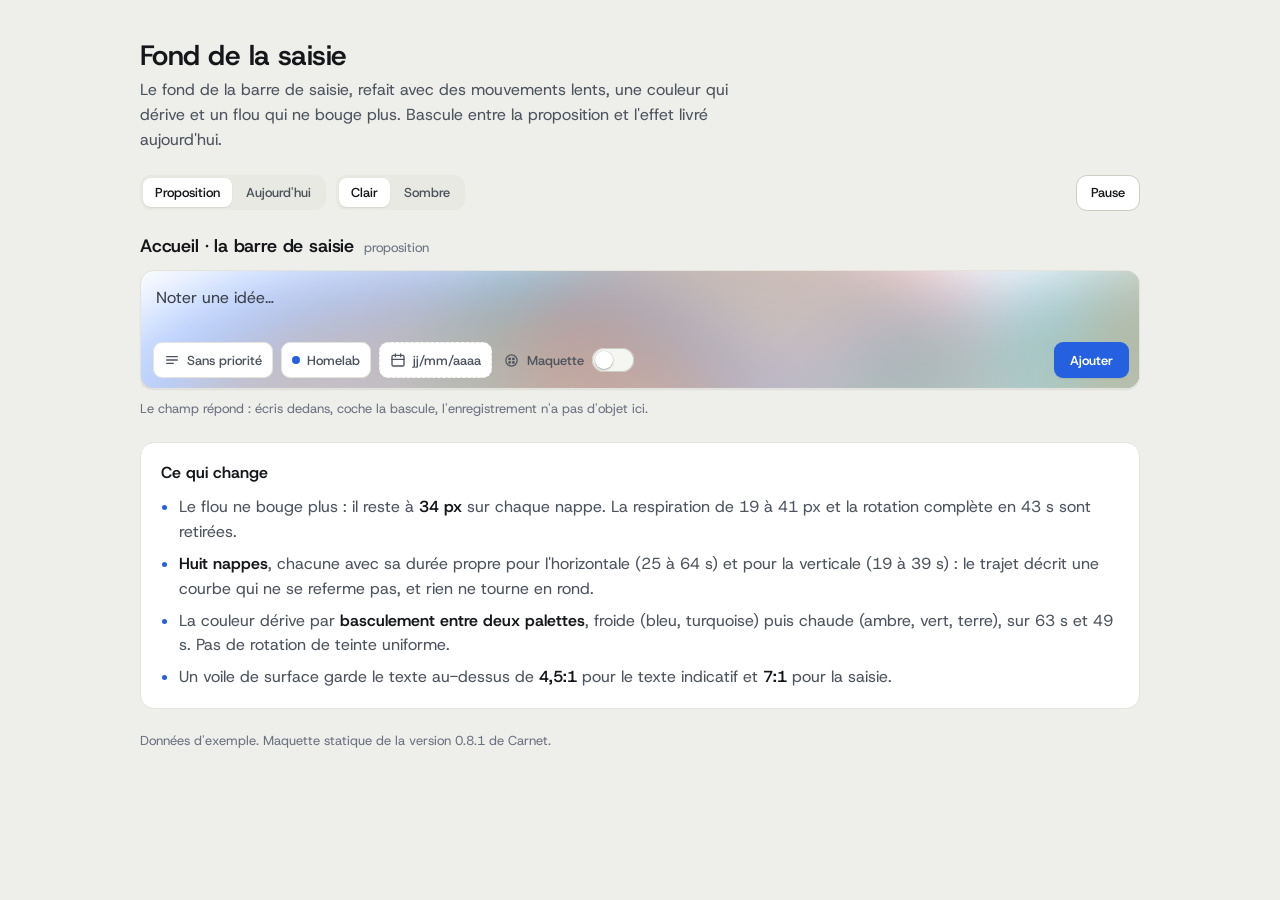
==== commit 3179237c: "Maquette : cadence du fond resserrée, thème sombre recalé au contraste" ====
--- a/index.html
+++ b/index.html
@@ -142,6 +142,7 @@
     overflow: hidden;
 
     --attenue: 1;
+    --pic-froid: 0.95;
 
     & .voile {
       position: absolute; inset: 0; z-index: 3;
@@ -152,7 +153,7 @@
     }
   }
 
-  :root[data-theme='sombre'] .nappes { --attenue: 0.9 }
+  :root[data-theme='sombre'] .nappes { --attenue: 0.85; --pic-froid: 0.6 }
 
   :root[data-theme='sombre'] .voile {
     background: linear-gradient(
@@ -164,8 +165,8 @@
   .nappe {
     position: absolute; inset: -25% -12%; z-index: 1;
 
-    &.nappe-froide { animation: bascule-froide 89s ease-in-out infinite alternate }
-    &.nappe-chaude { animation: bascule-chaude 67s ease-in-out infinite alternate }
+    &.nappe-froide { animation: bascule-froide 63s ease-in-out infinite alternate }
+    &.nappe-chaude { animation: bascule-chaude 49s ease-in-out infinite alternate }
   }
 
   .nuage {
@@ -224,7 +225,7 @@
     to { transform: translate3d(0, var(--amp-y), 0) }
   }
   @keyframes bascule-froide {
-    from { opacity: 0.95 }
+    from { opacity: var(--pic-froid) }
     to { opacity: 0.48 }
   }
   @keyframes bascule-chaude {
@@ -365,16 +366,16 @@
     <div class="composer" id="composer">
       <div class="nappes" aria-hidden="true">
         <div class="nappe nappe-froide">
-          <span class="nuage" style="--x:4%;  --y:6%;   --l:58%; --h:200%; --c:var(--accent);  --o:.52; --dx:47s;  --dy:31s; --rx:-9s; --ry:-4s;  --amp-x:12%;  --amp-y:23%; --rot-a:-3deg; --rot-b:4deg"><i></i></span>
-          <span class="nuage" style="--x:32%; --y:-18%; --l:44%; --h:210%; --c:var(--teal);    --o:.40; --dx:61s;  --dy:41s; --rx:-23s; --ry:-17s;  --amp-x:14%;  --amp-y:21%;  --rot-a:5deg;  --rot-b:-6deg"><i></i></span>
-          <span class="nuage" style="--x:58%; --y:22%;  --l:50%; --h:190%; --c:var(--accent);  --o:.26; --dx:37s;  --dy:29s; --rx:-5s; --ry:-21s;  --amp-x:17%;  --amp-y:27%; --rot-a:-6deg; --rot-b:2deg"><i></i></span>
-          <span class="nuage" style="--x:78%; --y:-12%; --l:38%; --h:200%; --c:var(--teal);    --o:.30; --dx:83s;  --dy:53s; --rx:-31s; --ry:-11s;  --amp-x:14%;  --amp-y:21%; --rot-a:2deg;  --rot-b:-4deg"><i></i></span>
+          <span class="nuage" style="--x:4%;  --y:6%;   --l:58%; --h:200%; --c:var(--accent);  --o:.52; --dx:31s;  --dy:21s; --rx:-6s; --ry:-3s;  --amp-x:12%;  --amp-y:23%; --rot-a:-3deg; --rot-b:4deg"><i></i></span>
+          <span class="nuage" style="--x:32%; --y:-18%; --l:44%; --h:210%; --c:var(--teal);    --o:.40; --dx:41s;  --dy:27s; --rx:-15s; --ry:-11s;  --amp-x:14%;  --amp-y:21%;  --rot-a:5deg;  --rot-b:-6deg"><i></i></span>
+          <span class="nuage" style="--x:58%; --y:22%;  --l:50%; --h:190%; --c:var(--accent);  --o:.26; --dx:25s;  --dy:19s; --rx:-3s; --ry:-14s;  --amp-x:17%;  --amp-y:27%; --rot-a:-6deg; --rot-b:2deg"><i></i></span>
+          <span class="nuage" style="--x:78%; --y:-12%; --l:38%; --h:200%; --c:var(--teal);    --o:.30; --dx:57s;  --dy:35s; --rx:-20s; --ry:-7s;  --amp-x:14%;  --amp-y:21%; --rot-a:2deg;  --rot-b:-4deg"><i></i></span>
         </div>
         <div class="nappe nappe-chaude">
-          <span class="nuage" style="--x:12%; --y:30%;  --l:46%; --h:180%; --c:var(--warning); --o:.40; --dx:43s;  --dy:37s; --rx:-13s; --ry:-27s;  --amp-x:14%;  --amp-y:25%; --rot-a:4deg;  --rot-b:-5deg"><i></i></span>
-          <span class="nuage" style="--x:40%; --y:-24%; --l:40%; --h:200%; --c:var(--danger);  --o:.26; --dx:71s;  --dy:47s; --rx:-19s; --ry:-7s;  --amp-x:12%;  --amp-y:23%; --rot-a:-2deg; --rot-b:6deg"><i></i></span>
-          <span class="nuage" style="--x:64%; --y:34%;  --l:44%; --h:170%; --c:var(--success); --o:.30; --dx:53s;  --dy:43s; --rx:-3s; --ry:-33s; --amp-x:14%;  --amp-y:28%; --rot-a:-5deg; --rot-b:3deg"><i></i></span>
-          <span class="nuage" style="--x:84%; --y:-6%;  --l:36%; --h:190%; --c:var(--warning); --o:.36; --dx:97s;  --dy:59s; --rx:-41s; --ry:-15s;  --amp-x:14%;  --amp-y:23%; --rot-a:3deg;  --rot-b:-3deg"><i></i></span>
+          <span class="nuage" style="--x:12%; --y:30%;  --l:46%; --h:180%; --c:var(--warning); --o:.40; --dx:29s;  --dy:25s; --rx:-9s; --ry:-18s;  --amp-x:14%;  --amp-y:25%; --rot-a:4deg;  --rot-b:-5deg"><i></i></span>
+          <span class="nuage" style="--x:40%; --y:-24%; --l:40%; --h:200%; --c:var(--danger);  --o:.26; --dx:47s;  --dy:31s; --rx:-13s; --ry:-5s;  --amp-x:12%;  --amp-y:23%; --rot-a:-2deg; --rot-b:6deg"><i></i></span>
+          <span class="nuage" style="--x:64%; --y:34%;  --l:44%; --h:170%; --c:var(--success); --o:.30; --dx:35s;  --dy:29s; --rx:-2s; --ry:-22s; --amp-x:14%;  --amp-y:28%; --rot-a:-5deg; --rot-b:3deg"><i></i></span>
+          <span class="nuage" style="--x:84%; --y:-6%;  --l:36%; --h:190%; --c:var(--warning); --o:.36; --dx:64s;  --dy:39s; --rx:-27s; --ry:-10s;  --amp-x:14%;  --amp-y:23%; --rot-a:3deg;  --rot-b:-3deg"><i></i></span>
         </div>
         <span class="voile"></span>
       </div>
@@ -401,8 +402,8 @@
     <h2>Ce qui change</h2>
     <ul>
       <li>Le flou ne bouge plus : il reste à <strong>34 px</strong> sur chaque nappe. La respiration de 19 à 41 px et la rotation complète en 43 s sont retirées.</li>
-      <li><strong>Huit nappes</strong>, chacune avec sa durée propre pour l'horizontale (37 à 97 s) et pour la verticale (29 à 59 s) : le trajet décrit une courbe qui ne se referme pas, et rien ne tourne en rond.</li>
-      <li>La couleur dérive par <strong>basculement entre deux palettes</strong>, froide (bleu, turquoise) puis chaude (ambre, vert, terre), sur 89 s et 67 s. Pas de rotation de teinte uniforme.</li>
+      <li><strong>Huit nappes</strong>, chacune avec sa durée propre pour l'horizontale (25 à 64 s) et pour la verticale (19 à 39 s) : le trajet décrit une courbe qui ne se referme pas, et rien ne tourne en rond.</li>
+      <li>La couleur dérive par <strong>basculement entre deux palettes</strong>, froide (bleu, turquoise) puis chaude (ambre, vert, terre), sur 63 s et 49 s. Pas de rotation de teinte uniforme.</li>
       <li>Un voile de surface garde le texte au-dessus de <strong>4,5:1</strong> pour le texte indicatif et <strong>7:1</strong> pour la saisie.</li>
     </ul>
   </section>
